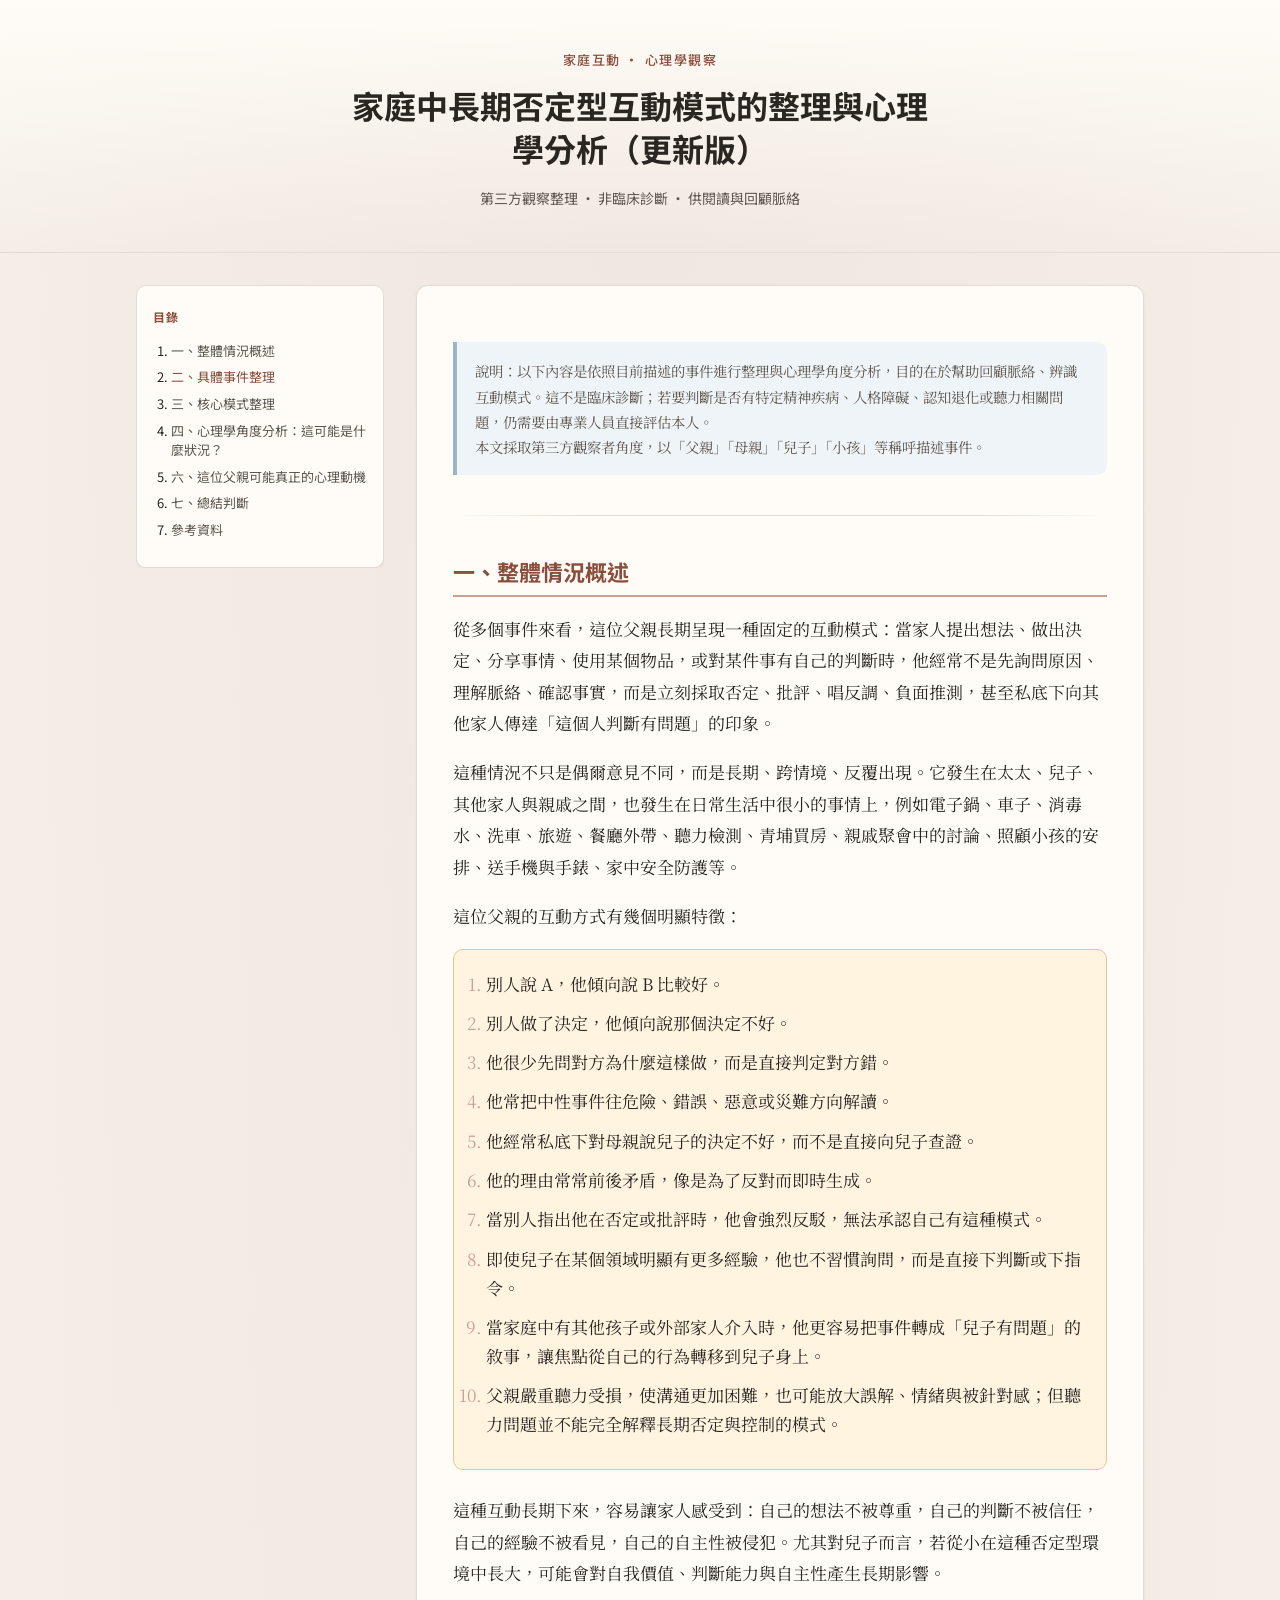
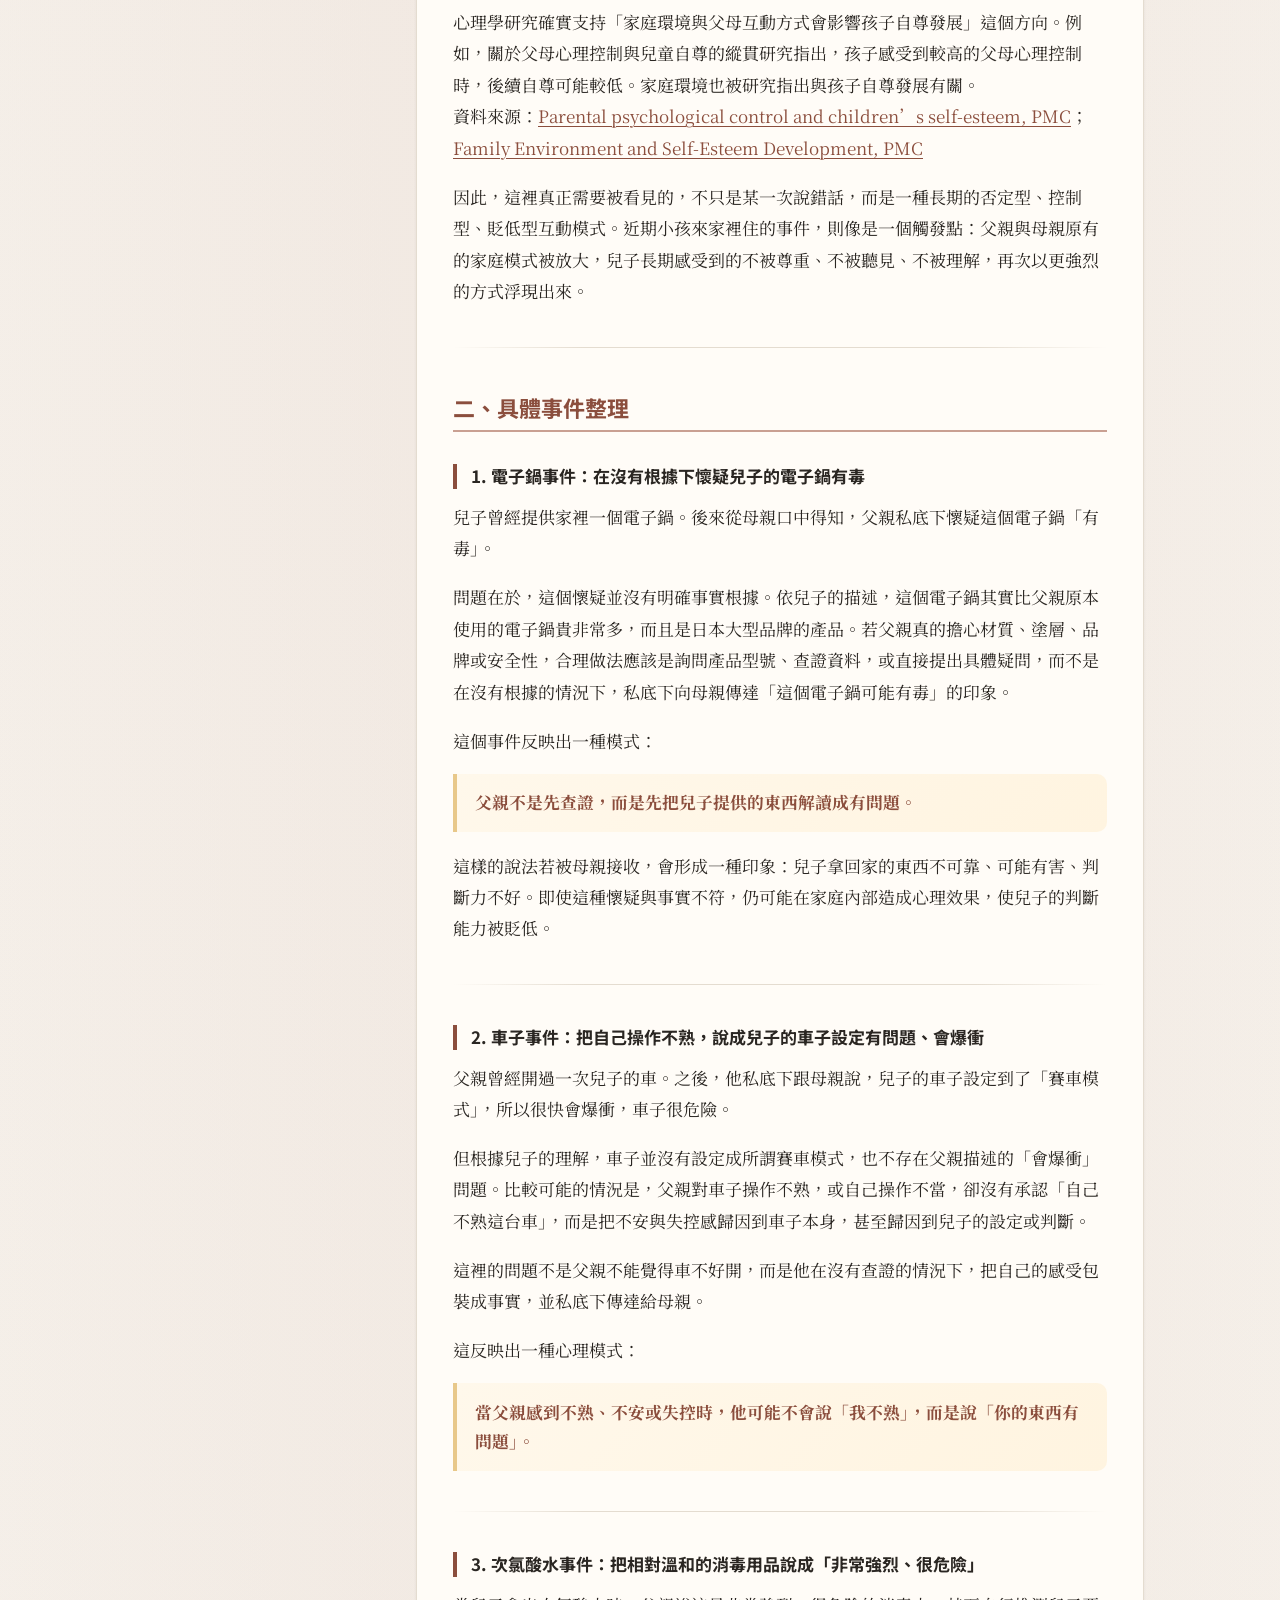
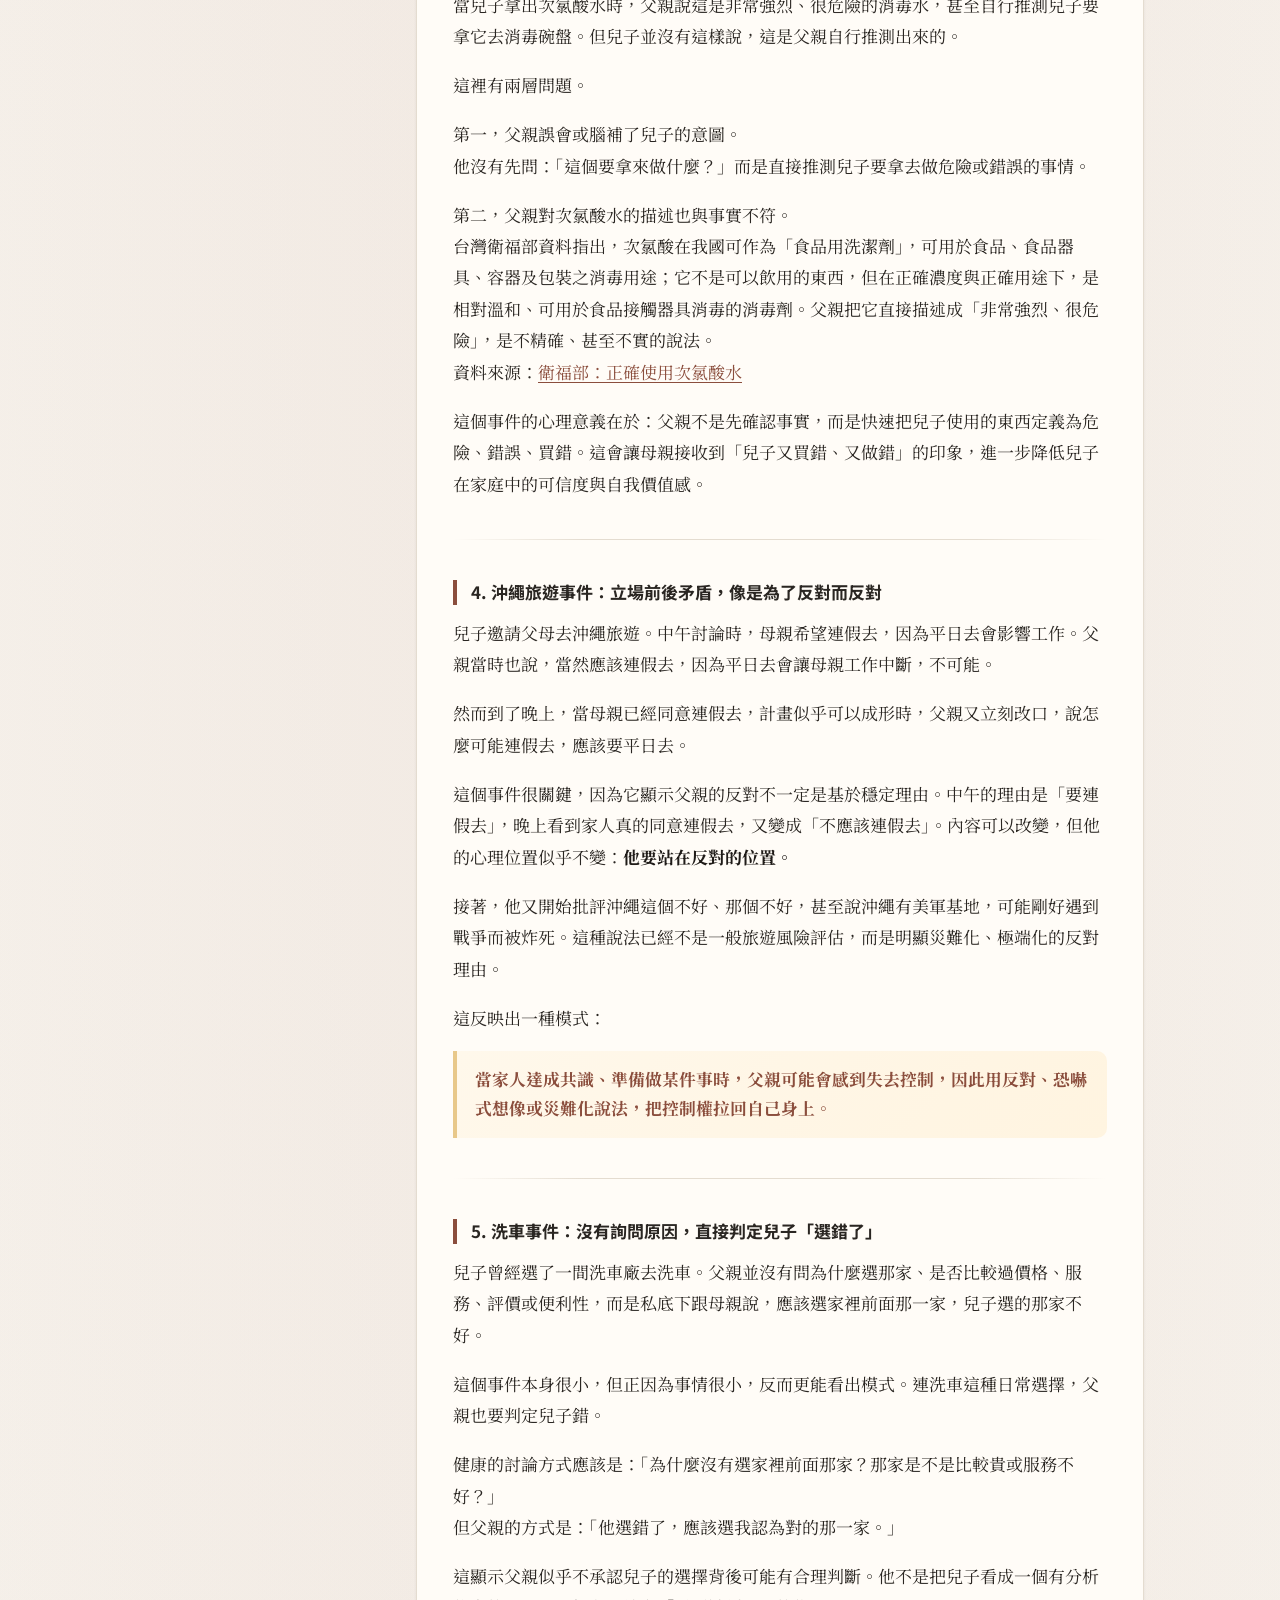
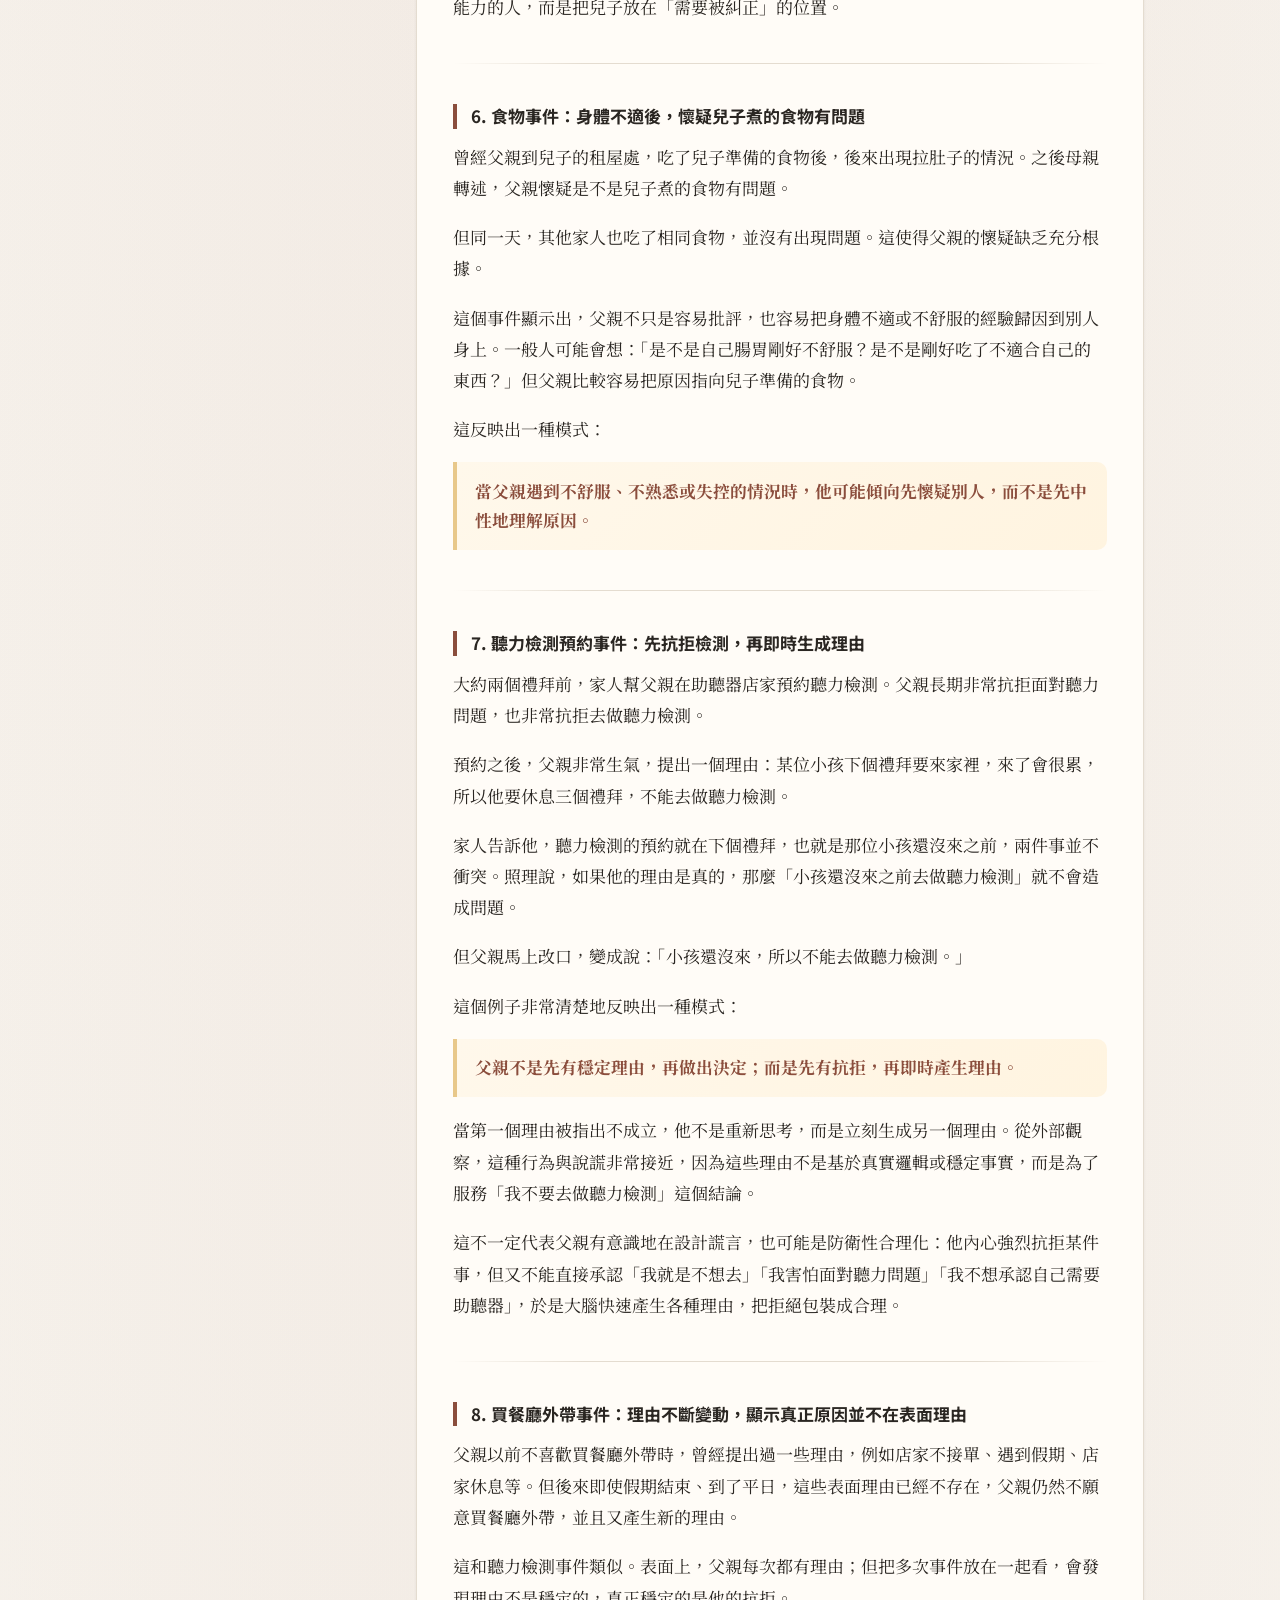
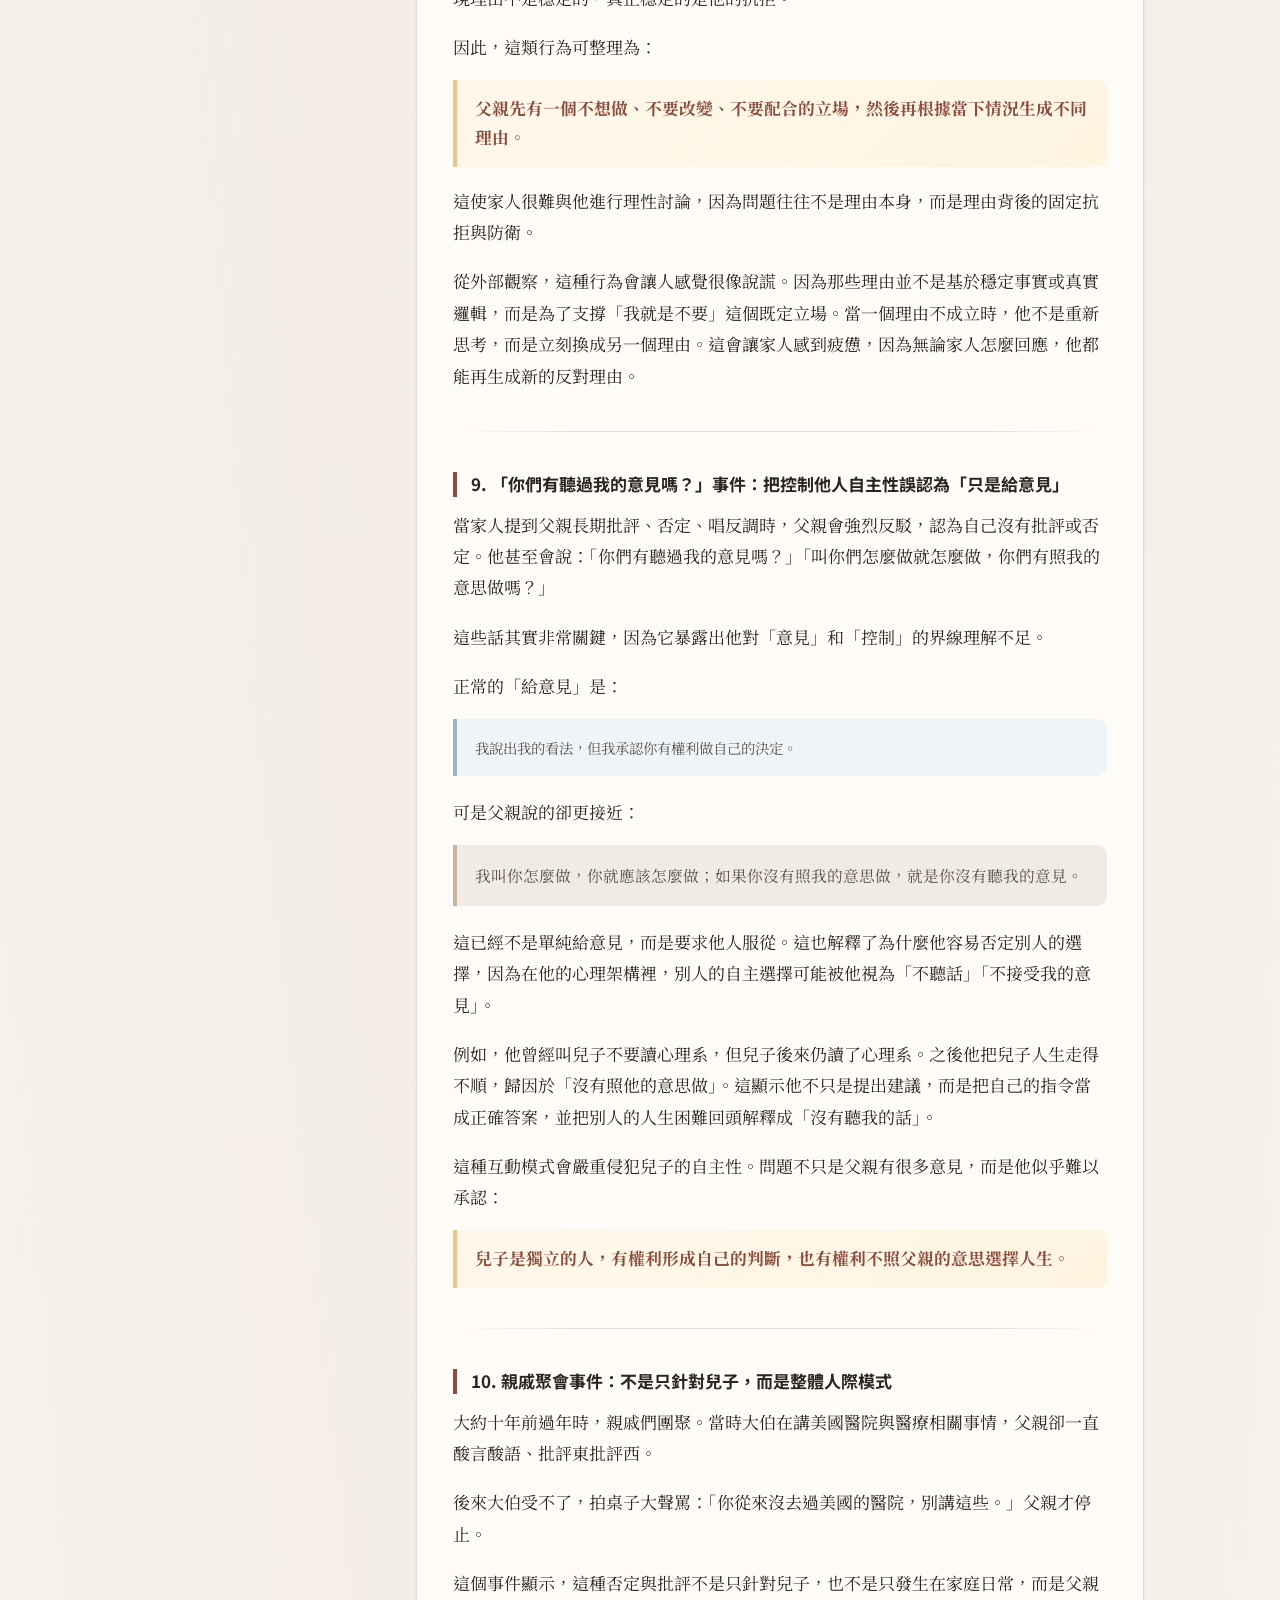
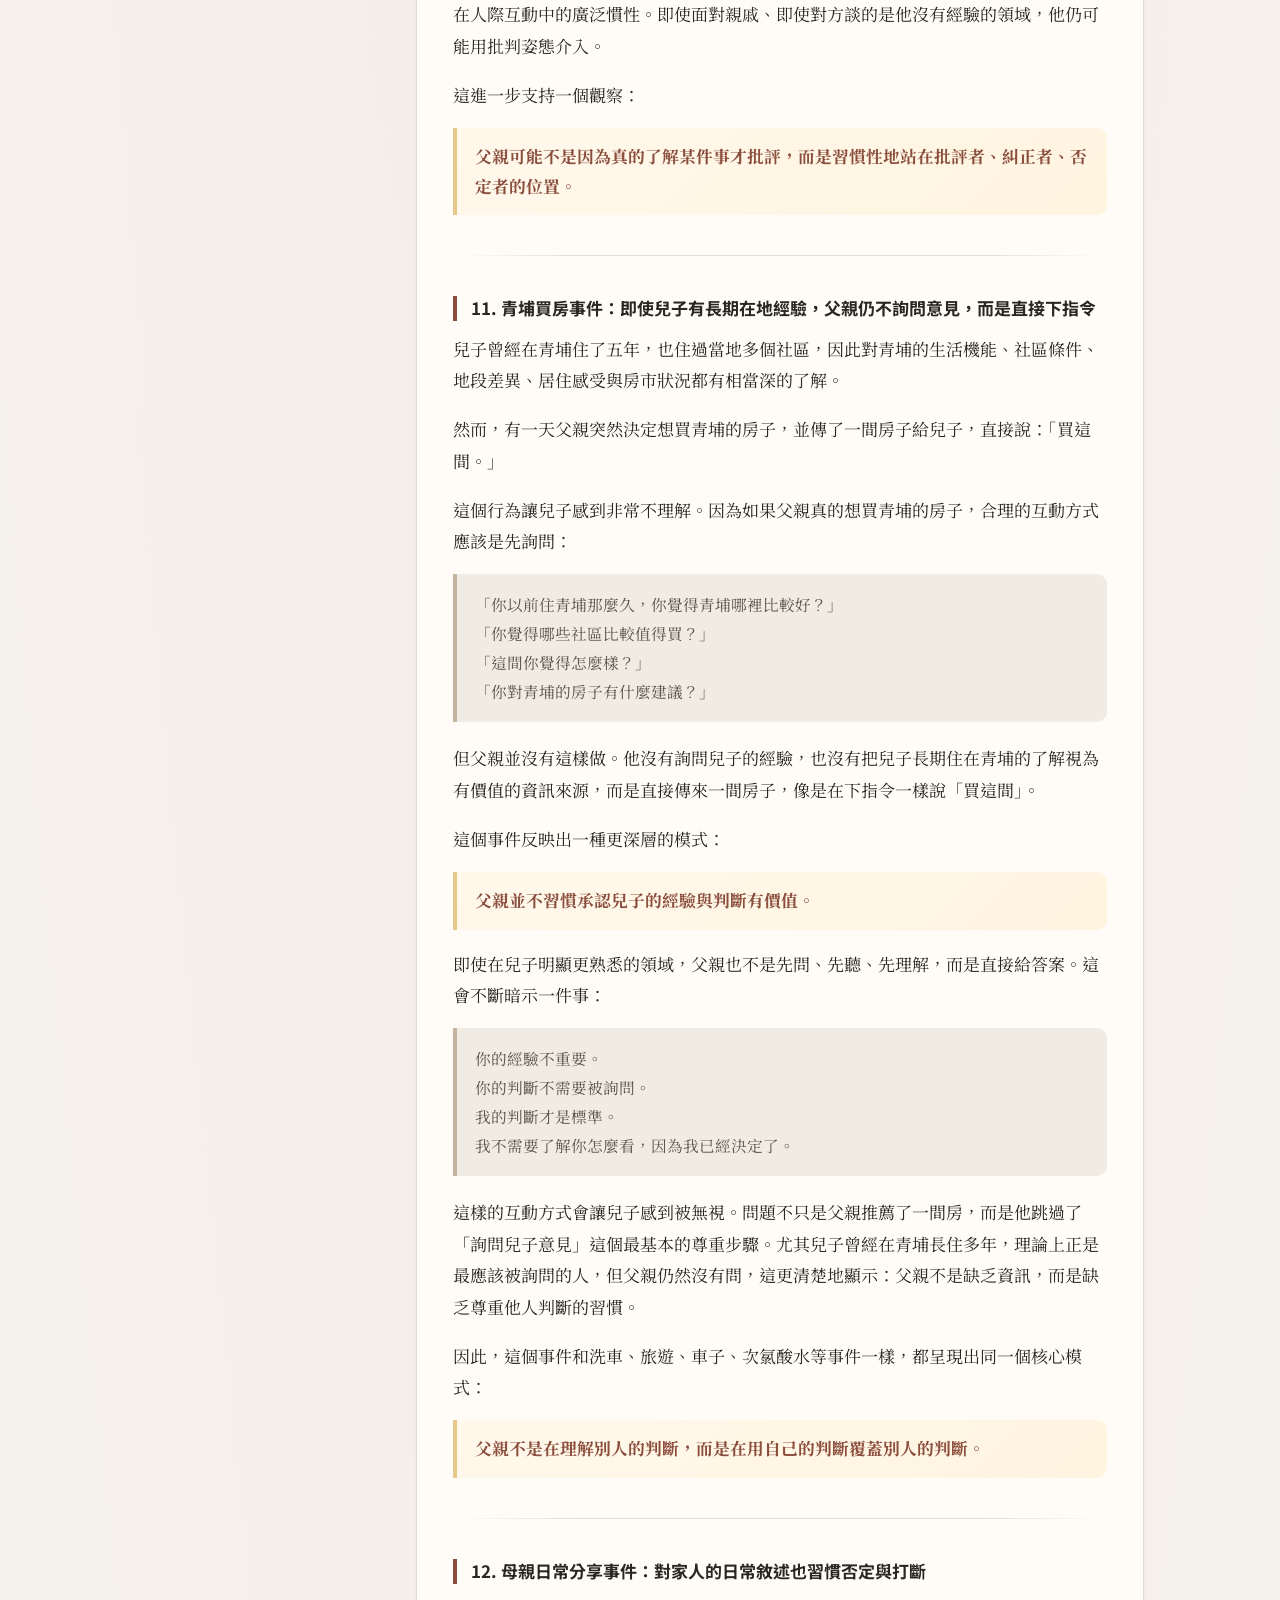
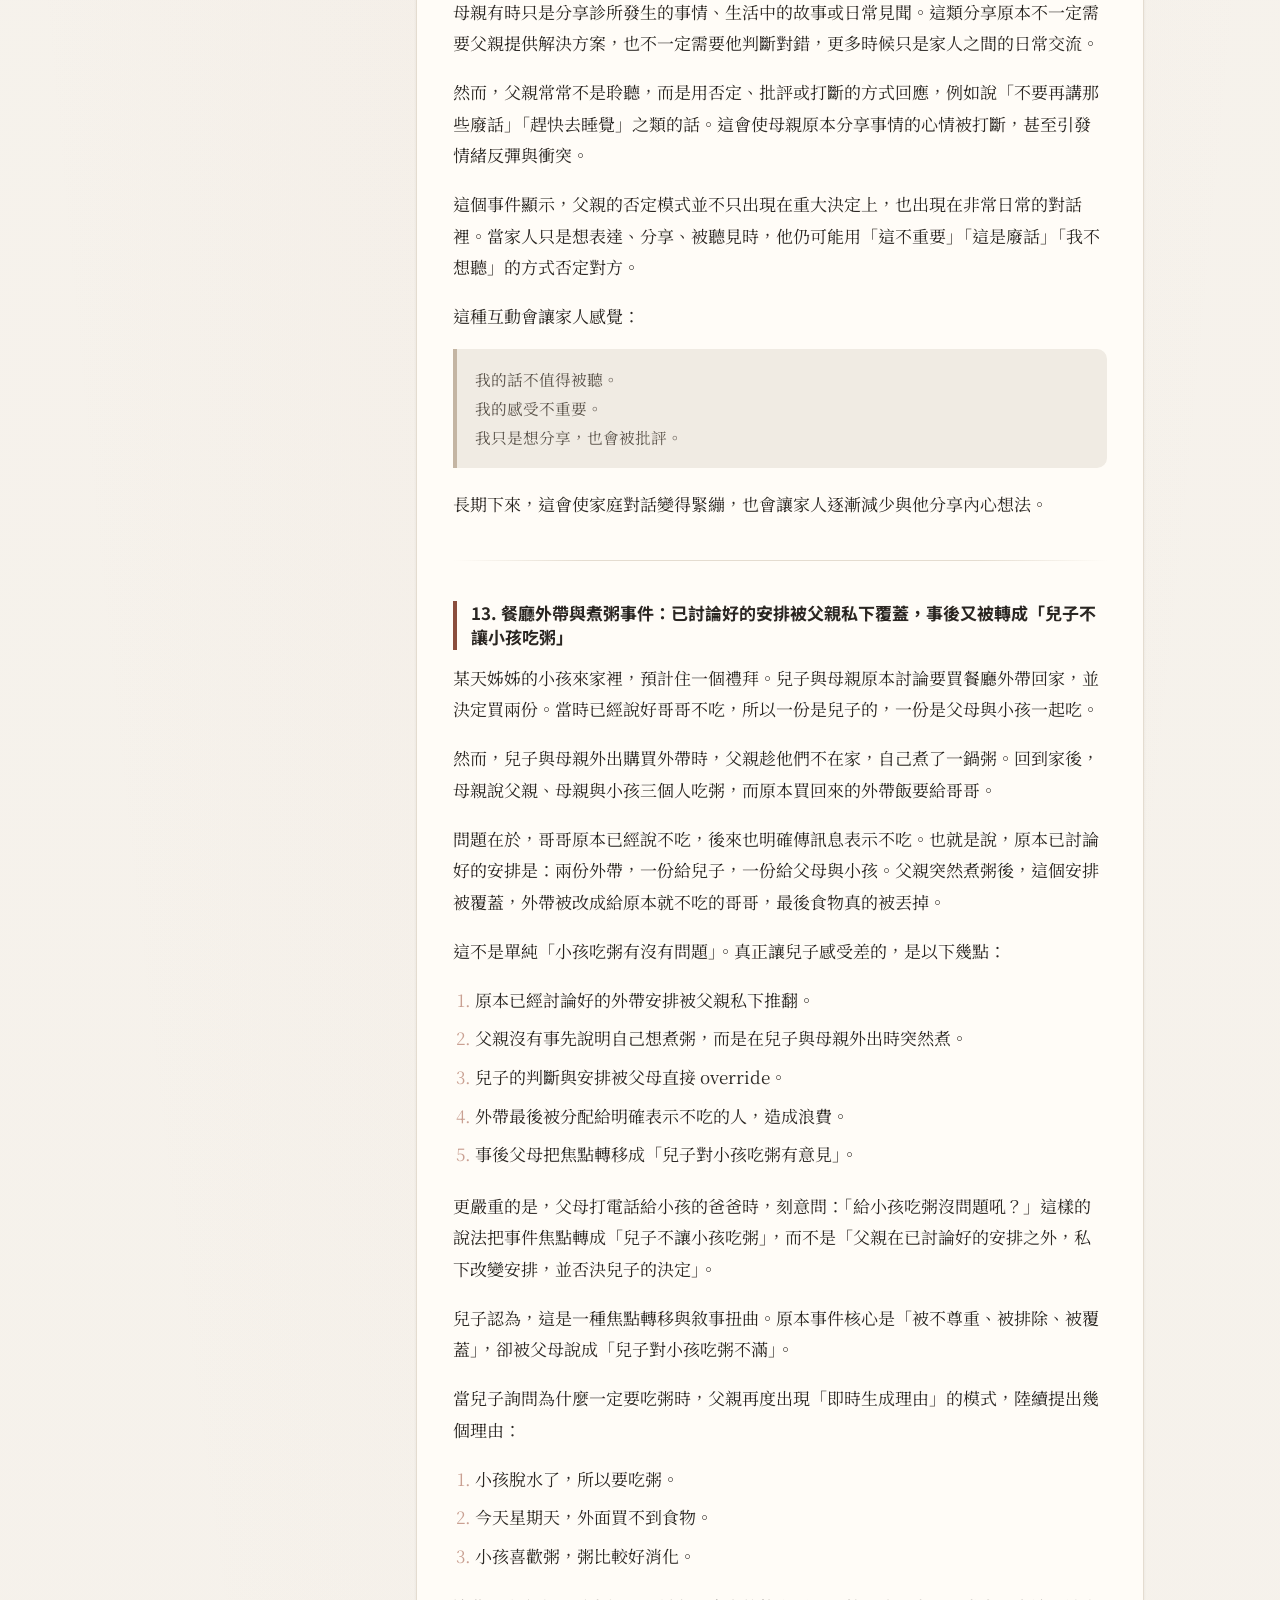
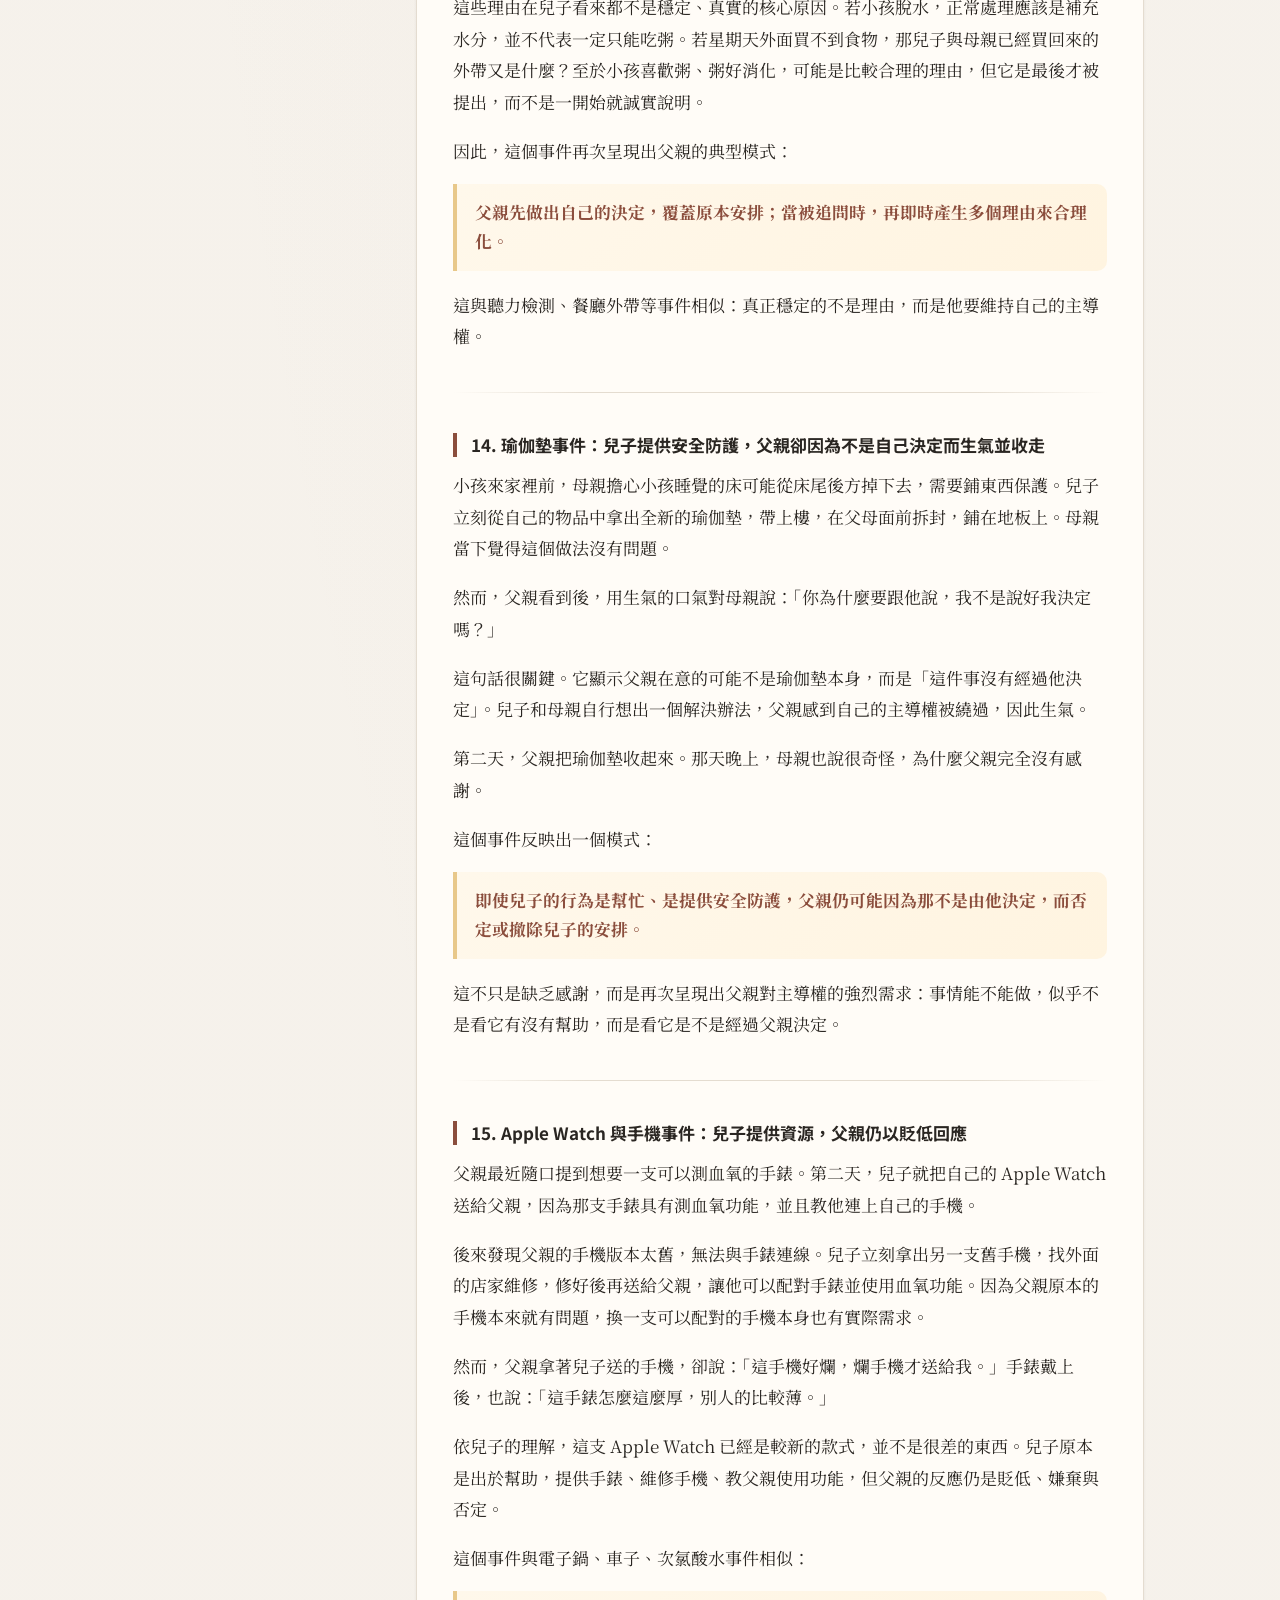
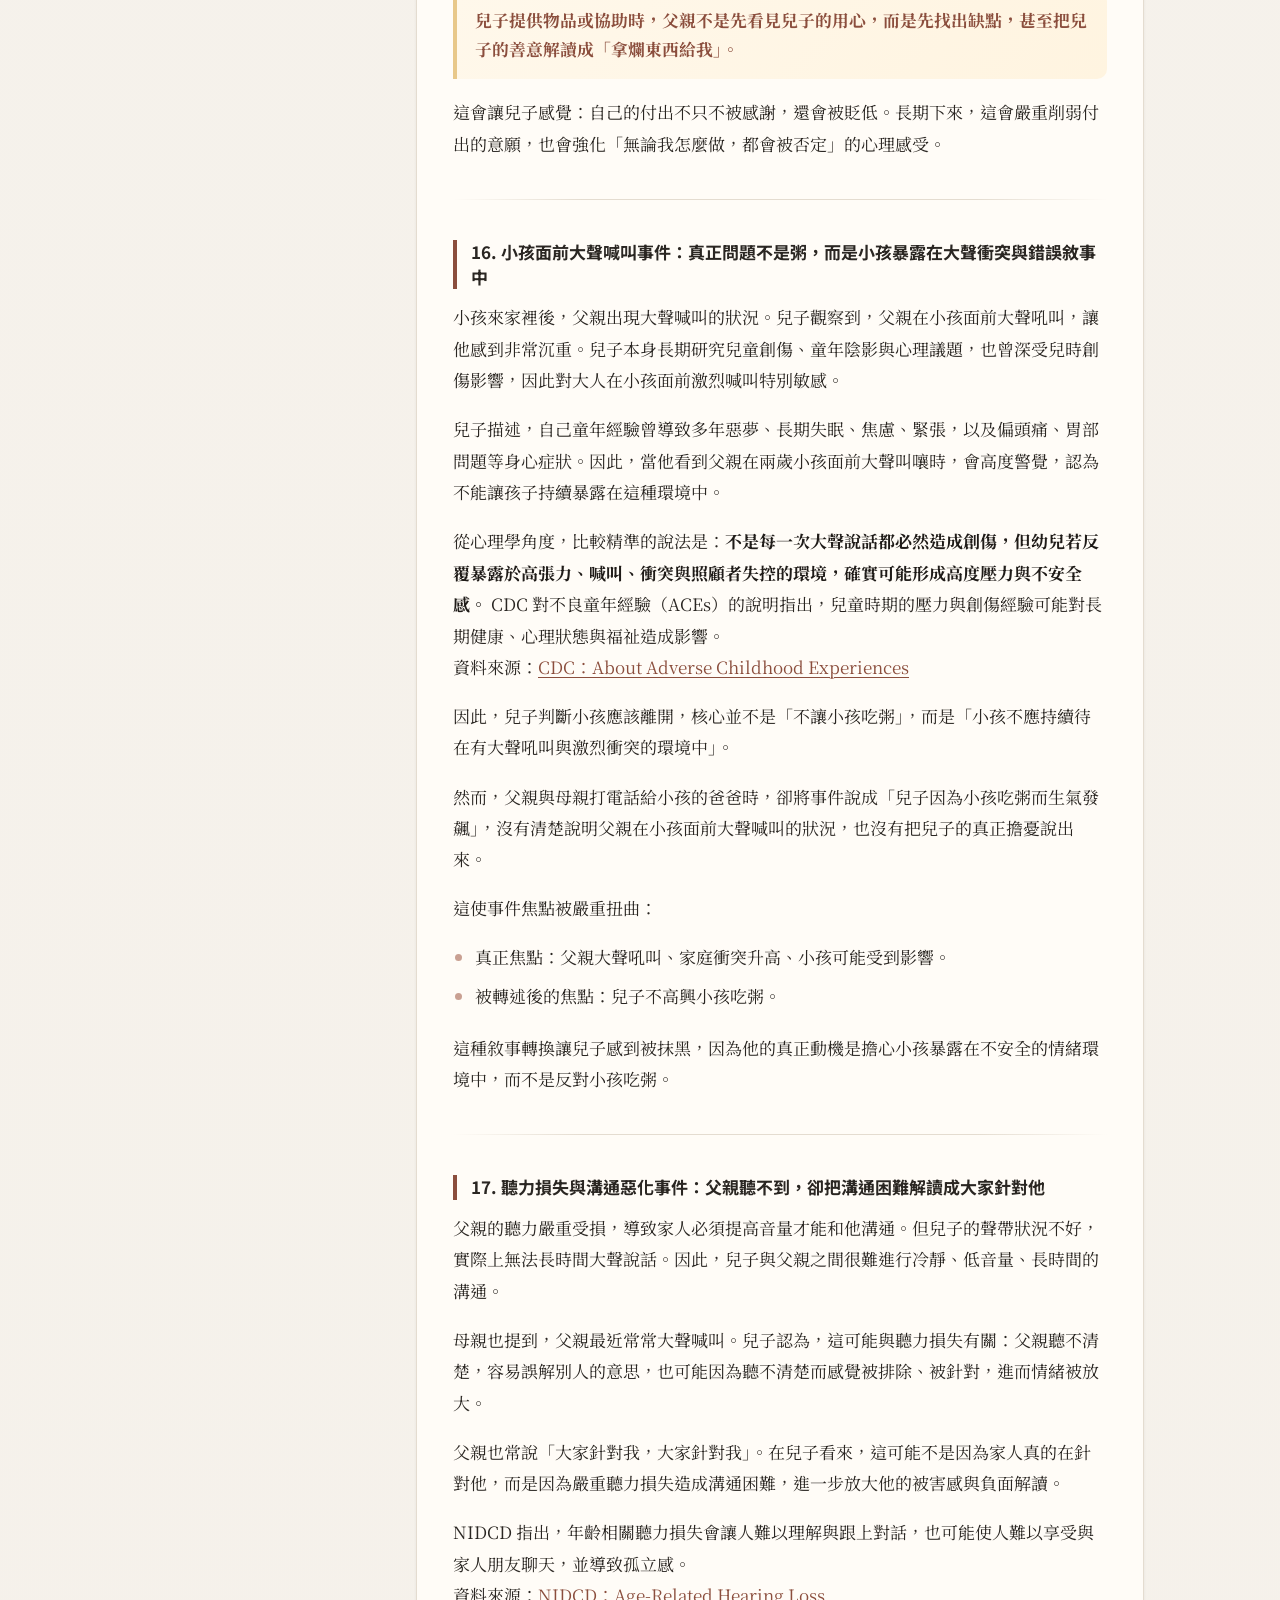
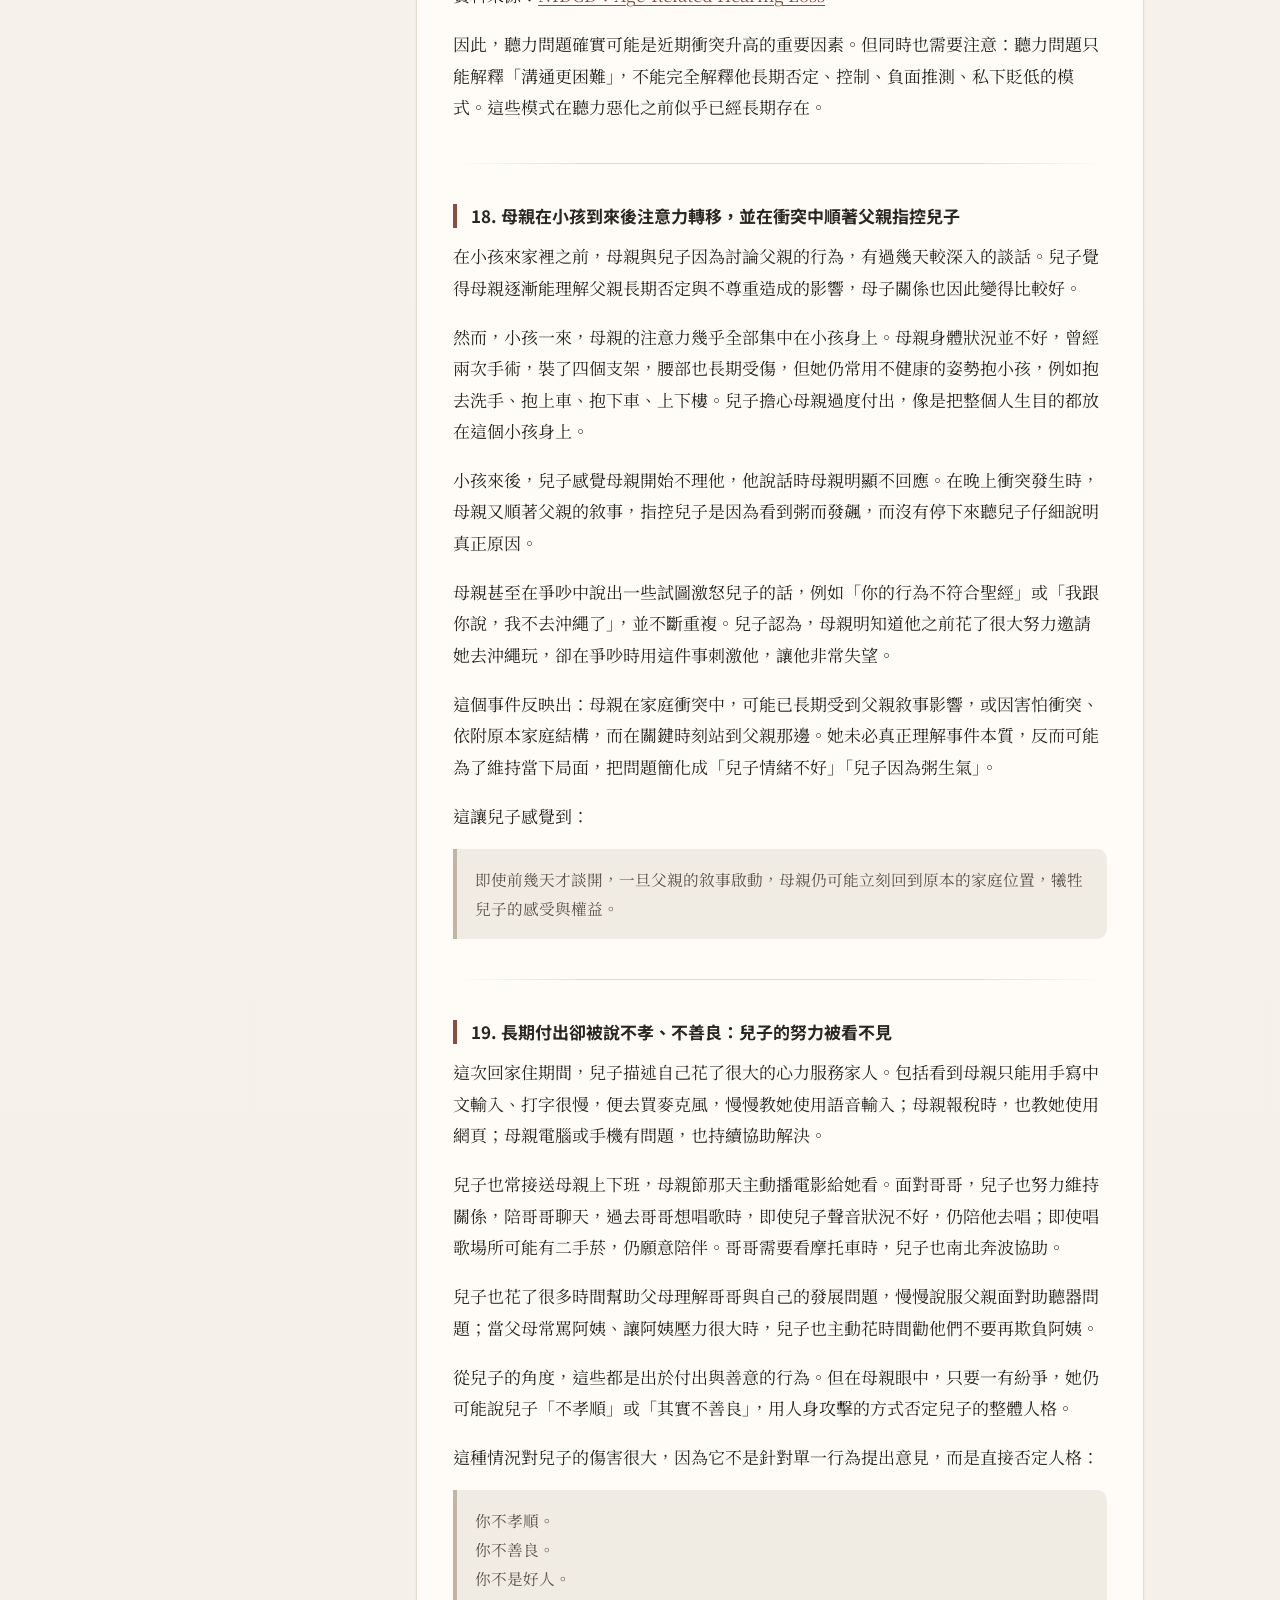
==== index.html @ 02ab7c08 "Initial commit: GitHub Pages site" ====
<!DOCTYPE html>
<html lang="zh-Hant">
<head>
  <meta charset="utf-8" />
  <meta name="viewport" content="width=device-width, initial-scale=1" />
  <meta name="description" content="家庭中長期否定型互動模式的整理與心理學分析" />
  <meta name="robots" content="index, follow" />
  <title>家庭中長期否定型互動模式的整理與心理學分析（更新版）</title>
  <link rel="preconnect" href="https://fonts.googleapis.com" />
  <link rel="preconnect" href="https://fonts.gstatic.com" crossorigin />
  <link href="https://fonts.googleapis.com/css2?family=Noto+Sans+TC:wght@400;500;700&family=Noto+Serif+TC:wght@400;600;700&display=swap" rel="stylesheet" />
  <link rel="stylesheet" href="assets/css/main.css" />
</head>
<body>
  <a class="skip-link" href="#main">跳到正文</a>
  <header class="site-header">
    
    <p class="site-header__eyebrow">家庭互動 · 心理學觀察</p>
    <h1 class="site-header__title">家庭中長期否定型互動模式的整理與心理學分析（更新版）</h1>
    <p class="site-header__note">第三方觀察整理 · 非臨床診斷 · 供閱讀與回顧脈絡</p>
    
  </header>
  
  
  <div class="layout">
    <aside class="sidebar">
      <nav class="toc" aria-label="章節目錄">
  <p class="toc__title">目錄</p>
  <ol>
    <li><a href="#一整體情況概述">一、整體情況概述</a></li>
    <li><a href="#二具體事件整理">二、具體事件整理</a></li>
    <li><a href="#三核心模式整理">三、核心模式整理</a></li>
    <li><a href="#四心理學角度分析這可能是什麼狀況">四、心理學角度分析：這可能是什麼狀況？</a></li>
    <li><a href="#六這位父親可能真正的心理動機">六、這位父親可能真正的心理動機</a></li>
    <li><a href="#七總結判斷">七、總結判斷</a></li>
    <li><a href="#參考資料">參考資料</a></li>
  </ol>
</nav>
    </aside>
    <main id="main" class="article">
      <h1 id="家庭中長期否定型互動模式的整理與心理學分析更新版">家庭中長期否定型互動模式的整理與心理學分析（更新版）</h1>
<blockquote class="callout callout--disclaimer"><p>說明：以下內容是依照目前描述的事件進行整理與心理學角度分析，目的在於幫助回顧脈絡、辨識互動模式。這不是臨床診斷；若要判斷是否有特定精神疾病、人格障礙、認知退化或聽力相關問題，仍需要由專業人員直接評估本人。<br>
本文採取第三方觀察者角度，以「父親」「母親」「兒子」「小孩」等稱呼描述事件。</p></blockquote>
<hr class="section-rule" />
<h2 id="一整體情況概述">一、整體情況概述</h2>
<p>從多個事件來看，這位父親長期呈現一種固定的互動模式：當家人提出想法、做出決定、分享事情、使用某個物品，或對某件事有自己的判斷時，他經常不是先詢問原因、理解脈絡、確認事實，而是立刻採取否定、批評、唱反調、負面推測，甚至私底下向其他家人傳達「這個人判斷有問題」的印象。</p>
<p>這種情況不只是偶爾意見不同，而是長期、跨情境、反覆出現。它發生在太太、兒子、其他家人與親戚之間，也發生在日常生活中很小的事情上，例如電子鍋、車子、消毒水、洗車、旅遊、餐廳外帶、聽力檢測、青埔買房、親戚聚會中的討論、照顧小孩的安排、送手機與手錶、家中安全防護等。</p>
<p>這位父親的互動方式有幾個明顯特徵：</p>
<ol class="overview-list">
<li>別人說 A，他傾向說 B 比較好。</li>
<li>別人做了決定，他傾向說那個決定不好。</li>
<li>他很少先問對方為什麼這樣做，而是直接判定對方錯。</li>
<li>他常把中性事件往危險、錯誤、惡意或災難方向解讀。</li>
<li>他經常私底下對母親說兒子的決定不好，而不是直接向兒子查證。</li>
<li>他的理由常常前後矛盾，像是為了反對而即時生成。</li>
<li>當別人指出他在否定或批評時，他會強烈反駁，無法承認自己有這種模式。</li>
<li>即使兒子在某個領域明顯有更多經驗，他也不習慣詢問，而是直接下判斷或下指令。</li>
<li>當家庭中有其他孩子或外部家人介入時，他更容易把事件轉成「兒子有問題」的敘事，讓焦點從自己的行為轉移到兒子身上。</li>
<li>父親嚴重聽力受損，使溝通更加困難，也可能放大誤解、情緒與被針對感；但聽力問題並不能完全解釋長期否定與控制的模式。</li>
</ol>
<p>這種互動長期下來，容易讓家人感受到：自己的想法不被尊重，自己的判斷不被信任，自己的經驗不被看見，自己的自主性被侵犯。尤其對兒子而言，若從小在這種否定型環境中長大，可能會對自我價值、判斷能力與自主性產生長期影響。</p>
<p>心理學研究確實支持「家庭環境與父母互動方式會影響孩子自尊發展」這個方向。例如，關於父母心理控制與兒童自尊的縱貫研究指出，孩子感受到較高的父母心理控制時，後續自尊可能較低。家庭環境也被研究指出與孩子自尊發展有關。<br>
資料來源：<a href="https://pmc.ncbi.nlm.nih.gov/articles/PMC11059723/">Parental psychological control and children&rsquo;s self-esteem, PMC</a>；<a href="https://pmc.ncbi.nlm.nih.gov/articles/PMC7080605/">Family Environment and Self-Esteem Development, PMC</a></p>
<p>因此，這裡真正需要被看見的，不只是某一次說錯話，而是一種長期的否定型、控制型、貶低型互動模式。近期小孩來家裡住的事件，則像是一個觸發點：父親與母親原有的家庭模式被放大，兒子長期感受到的不被尊重、不被聽見、不被理解，再次以更強烈的方式浮現出來。</p>
<hr class="section-rule" />
<h2 id="二具體事件整理">二、具體事件整理</h2>
<h3 id="1-電子鍋事件在沒有根據下懷疑兒子的電子鍋有毒">1. 電子鍋事件：在沒有根據下懷疑兒子的電子鍋有毒</h3>
<p>兒子曾經提供家裡一個電子鍋。後來從母親口中得知，父親私底下懷疑這個電子鍋「有毒」。</p>
<p>問題在於，這個懷疑並沒有明確事實根據。依兒子的描述，這個電子鍋其實比父親原本使用的電子鍋貴非常多，而且是日本大型品牌的產品。若父親真的擔心材質、塗層、品牌或安全性，合理做法應該是詢問產品型號、查證資料，或直接提出具體疑問，而不是在沒有根據的情況下，私底下向母親傳達「這個電子鍋可能有毒」的印象。</p>
<p>這個事件反映出一種模式：</p>
<p class="key-point"><strong>父親不是先查證，而是先把兒子提供的東西解讀成有問題。</strong></p>
<p>這樣的說法若被母親接收，會形成一種印象：兒子拿回家的東西不可靠、可能有害、判斷力不好。即使這種懷疑與事實不符，仍可能在家庭內部造成心理效果，使兒子的判斷能力被貶低。</p>
<hr class="section-rule" />
<h3 id="2-車子事件把自己操作不熟說成兒子的車子設定有問題會爆衝">2. 車子事件：把自己操作不熟，說成兒子的車子設定有問題、會爆衝</h3>
<p>父親曾經開過一次兒子的車。之後，他私底下跟母親說，兒子的車子設定到了「賽車模式」，所以很快會爆衝，車子很危險。</p>
<p>但根據兒子的理解，車子並沒有設定成所謂賽車模式，也不存在父親描述的「會爆衝」問題。比較可能的情況是，父親對車子操作不熟，或自己操作不當，卻沒有承認「自己不熟這台車」，而是把不安與失控感歸因到車子本身，甚至歸因到兒子的設定或判斷。</p>
<p>這裡的問題不是父親不能覺得車不好開，而是他在沒有查證的情況下，把自己的感受包裝成事實，並私底下傳達給母親。</p>
<p>這反映出一種心理模式：</p>
<p class="key-point"><strong>當父親感到不熟、不安或失控時，他可能不會說「我不熟」，而是說「你的東西有問題」。</strong></p>
<hr class="section-rule" />
<h3 id="3-次氯酸水事件把相對溫和的消毒用品說成非常強烈很危險">3. 次氯酸水事件：把相對溫和的消毒用品說成「非常強烈、很危險」</h3>
<p>當兒子拿出次氯酸水時，父親說這是非常強烈、很危險的消毒水，甚至自行推測兒子要拿它去消毒碗盤。但兒子並沒有這樣說，這是父親自行推測出來的。</p>
<p>這裡有兩層問題。</p>
<p>第一，父親誤會或腦補了兒子的意圖。<br>
他沒有先問：「這個要拿來做什麼？」而是直接推測兒子要拿去做危險或錯誤的事情。</p>
<p>第二，父親對次氯酸水的描述也與事實不符。<br>
台灣衛福部資料指出，次氯酸在我國可作為「食品用洗潔劑」，可用於食品、食品器具、容器及包裝之消毒用途；它不是可以飲用的東西，但在正確濃度與正確用途下，是相對溫和、可用於食品接觸器具消毒的消毒劑。父親把它直接描述成「非常強烈、很危險」，是不精確、甚至不實的說法。<br>
資料來源：<a href="https://www.mohw.gov.tw/cp-17-51863-1.html">衛福部：正確使用次氯酸水</a></p>
<p>這個事件的心理意義在於：父親不是先確認事實，而是快速把兒子使用的東西定義為危險、錯誤、買錯。這會讓母親接收到「兒子又買錯、又做錯」的印象，進一步降低兒子在家庭中的可信度與自我價值感。</p>
<hr class="section-rule" />
<h3 id="4-沖繩旅遊事件立場前後矛盾像是為了反對而反對">4. 沖繩旅遊事件：立場前後矛盾，像是為了反對而反對</h3>
<p>兒子邀請父母去沖繩旅遊。中午討論時，母親希望連假去，因為平日去會影響工作。父親當時也說，當然應該連假去，因為平日去會讓母親工作中斷，不可能。</p>
<p>然而到了晚上，當母親已經同意連假去，計畫似乎可以成形時，父親又立刻改口，說怎麼可能連假去，應該要平日去。</p>
<p>這個事件很關鍵，因為它顯示父親的反對不一定是基於穩定理由。中午的理由是「要連假去」，晚上看到家人真的同意連假去，又變成「不應該連假去」。內容可以改變，但他的心理位置似乎不變：<strong>他要站在反對的位置。</strong></p>
<p>接著，他又開始批評沖繩這個不好、那個不好，甚至說沖繩有美軍基地，可能剛好遇到戰爭而被炸死。這種說法已經不是一般旅遊風險評估，而是明顯災難化、極端化的反對理由。</p>
<p>這反映出一種模式：</p>
<p class="key-point"><strong>當家人達成共識、準備做某件事時，父親可能會感到失去控制，因此用反對、恐嚇式想像或災難化說法，把控制權拉回自己身上。</strong></p>
<hr class="section-rule" />
<h3 id="5-洗車事件沒有詢問原因直接判定兒子選錯了">5. 洗車事件：沒有詢問原因，直接判定兒子「選錯了」</h3>
<p>兒子曾經選了一間洗車廠去洗車。父親並沒有問為什麼選那家、是否比較過價格、服務、評價或便利性，而是私底下跟母親說，應該選家裡前面那一家，兒子選的那家不好。</p>
<p>這個事件本身很小，但正因為事情很小，反而更能看出模式。連洗車這種日常選擇，父親也要判定兒子錯。</p>
<p>健康的討論方式應該是：「為什麼沒有選家裡前面那家？那家是不是比較貴或服務不好？」<br>
但父親的方式是：「他選錯了，應該選我認為對的那一家。」</p>
<p>這顯示父親似乎不承認兒子的選擇背後可能有合理判斷。他不是把兒子看成一個有分析能力的人，而是把兒子放在「需要被糾正」的位置。</p>
<hr class="section-rule" />
<h3 id="6-食物事件身體不適後懷疑兒子煮的食物有問題">6. 食物事件：身體不適後，懷疑兒子煮的食物有問題</h3>
<p>曾經父親到兒子的租屋處，吃了兒子準備的食物後，後來出現拉肚子的情況。之後母親轉述，父親懷疑是不是兒子煮的食物有問題。</p>
<p>但同一天，其他家人也吃了相同食物，並沒有出現問題。這使得父親的懷疑缺乏充分根據。</p>
<p>這個事件顯示出，父親不只是容易批評，也容易把身體不適或不舒服的經驗歸因到別人身上。一般人可能會想：「是不是自己腸胃剛好不舒服？是不是剛好吃了不適合自己的東西？」但父親比較容易把原因指向兒子準備的食物。</p>
<p>這反映出一種模式：</p>
<p class="key-point"><strong>當父親遇到不舒服、不熟悉或失控的情況時，他可能傾向先懷疑別人，而不是先中性地理解原因。</strong></p>
<hr class="section-rule" />
<h3 id="7-聽力檢測預約事件先抗拒檢測再即時生成理由">7. 聽力檢測預約事件：先抗拒檢測，再即時生成理由</h3>
<p>大約兩個禮拜前，家人幫父親在助聽器店家預約聽力檢測。父親長期非常抗拒面對聽力問題，也非常抗拒去做聽力檢測。</p>
<p>預約之後，父親非常生氣，提出一個理由：某位小孩下個禮拜要來家裡，來了會很累，所以他要休息三個禮拜，不能去做聽力檢測。</p>
<p>家人告訴他，聽力檢測的預約就在下個禮拜，也就是那位小孩還沒來之前，兩件事並不衝突。照理說，如果他的理由是真的，那麼「小孩還沒來之前去做聽力檢測」就不會造成問題。</p>
<p>但父親馬上改口，變成說：「小孩還沒來，所以不能去做聽力檢測。」</p>
<p>這個例子非常清楚地反映出一種模式：</p>
<p class="key-point"><strong>父親不是先有穩定理由，再做出決定；而是先有抗拒，再即時產生理由。</strong></p>
<p>當第一個理由被指出不成立，他不是重新思考，而是立刻生成另一個理由。從外部觀察，這種行為與說謊非常接近，因為這些理由不是基於真實邏輯或穩定事實，而是為了服務「我不要去做聽力檢測」這個結論。</p>
<p>這不一定代表父親有意識地在設計謊言，也可能是防衛性合理化：他內心強烈抗拒某件事，但又不能直接承認「我就是不想去」「我害怕面對聽力問題」「我不想承認自己需要助聽器」，於是大腦快速產生各種理由，把拒絕包裝成合理。</p>
<hr class="section-rule" />
<h3 id="8-買餐廳外帶事件理由不斷變動顯示真正原因並不在表面理由">8. 買餐廳外帶事件：理由不斷變動，顯示真正原因並不在表面理由</h3>
<p>父親以前不喜歡買餐廳外帶時，曾經提出過一些理由，例如店家不接單、遇到假期、店家休息等。但後來即使假期結束、到了平日，這些表面理由已經不存在，父親仍然不願意買餐廳外帶，並且又產生新的理由。</p>
<p>這和聽力檢測事件類似。表面上，父親每次都有理由；但把多次事件放在一起看，會發現理由不是穩定的，真正穩定的是他的抗拒。</p>
<p>因此，這類行為可整理為：</p>
<p class="key-point"><strong>父親先有一個不想做、不要改變、不要配合的立場，然後再根據當下情況生成不同理由。</strong></p>
<p>這使家人很難與他進行理性討論，因為問題往往不是理由本身，而是理由背後的固定抗拒與防衛。</p>
<p>從外部觀察，這種行為會讓人感覺很像說謊。因為那些理由並不是基於穩定事實或真實邏輯，而是為了支撐「我就是不要」這個既定立場。當一個理由不成立時，他不是重新思考，而是立刻換成另一個理由。這會讓家人感到疲憊，因為無論家人怎麼回應，他都能再生成新的反對理由。</p>
<hr class="section-rule" />
<h3 id="9-你們有聽過我的意見嗎事件把控制他人自主性誤認為只是給意見">9. 「你們有聽過我的意見嗎？」事件：把控制他人自主性誤認為「只是給意見」</h3>
<p>當家人提到父親長期批評、否定、唱反調時，父親會強烈反駁，認為自己沒有批評或否定。他甚至會說：「你們有聽過我的意見嗎？」「叫你們怎麼做就怎麼做，你們有照我的意思做嗎？」</p>
<p>這些話其實非常關鍵，因為它暴露出他對「意見」和「控制」的界線理解不足。</p>
<p>正常的「給意見」是：</p>
<blockquote class="callout callout--disclaimer"><p>我說出我的看法，但我承認你有權利做自己的決定。</p></blockquote>
<p>可是父親說的卻更接近：</p>
<blockquote class="callout"><p>我叫你怎麼做，你就應該怎麼做；如果你沒有照我的意思做，就是你沒有聽我的意見。</p></blockquote>
<p>這已經不是單純給意見，而是要求他人服從。這也解釋了為什麼他容易否定別人的選擇，因為在他的心理架構裡，別人的自主選擇可能被他視為「不聽話」「不接受我的意見」。</p>
<p>例如，他曾經叫兒子不要讀心理系，但兒子後來仍讀了心理系。之後他把兒子人生走得不順，歸因於「沒有照他的意思做」。這顯示他不只是提出建議，而是把自己的指令當成正確答案，並把別人的人生困難回頭解釋成「沒有聽我的話」。</p>
<p>這種互動模式會嚴重侵犯兒子的自主性。問題不只是父親有很多意見，而是他似乎難以承認：</p>
<p class="key-point"><strong>兒子是獨立的人，有權利形成自己的判斷，也有權利不照父親的意思選擇人生。</strong></p>
<hr class="section-rule" />
<h3 id="10-親戚聚會事件不是只針對兒子而是整體人際模式">10. 親戚聚會事件：不是只針對兒子，而是整體人際模式</h3>
<p>大約十年前過年時，親戚們團聚。當時大伯在講美國醫院與醫療相關事情，父親卻一直酸言酸語、批評東批評西。</p>
<p>後來大伯受不了，拍桌子大聲罵：「你從來沒去過美國的醫院，別講這些。」父親才停止。</p>
<p>這個事件顯示，這種否定與批評不是只針對兒子，也不是只發生在家庭日常，而是父親在人際互動中的廣泛慣性。即使面對親戚、即使對方談的是他沒有經驗的領域，他仍可能用批判姿態介入。</p>
<p>這進一步支持一個觀察：</p>
<p class="key-point"><strong>父親可能不是因為真的了解某件事才批評，而是習慣性地站在批評者、糾正者、否定者的位置。</strong></p>
<hr class="section-rule" />
<h3 id="11-青埔買房事件即使兒子有長期在地經驗父親仍不詢問意見而是直接下指令">11. 青埔買房事件：即使兒子有長期在地經驗，父親仍不詢問意見，而是直接下指令</h3>
<p>兒子曾經在青埔住了五年，也住過當地多個社區，因此對青埔的生活機能、社區條件、地段差異、居住感受與房市狀況都有相當深的了解。</p>
<p>然而，有一天父親突然決定想買青埔的房子，並傳了一間房子給兒子，直接說：「買這間。」</p>
<p>這個行為讓兒子感到非常不理解。因為如果父親真的想買青埔的房子，合理的互動方式應該是先詢問：</p>
<blockquote class="callout"><p>「你以前住青埔那麼久，你覺得青埔哪裡比較好？」<br>
「你覺得哪些社區比較值得買？」<br>
「這間你覺得怎麼樣？」<br>
「你對青埔的房子有什麼建議？」</p></blockquote>
<p>但父親並沒有這樣做。他沒有詢問兒子的經驗，也沒有把兒子長期住在青埔的了解視為有價值的資訊來源，而是直接傳來一間房子，像是在下指令一樣說「買這間」。</p>
<p>這個事件反映出一種更深層的模式：</p>
<p class="key-point"><strong>父親並不習慣承認兒子的經驗與判斷有價值。</strong></p>
<p>即使在兒子明顯更熟悉的領域，父親也不是先問、先聽、先理解，而是直接給答案。這會不斷暗示一件事：</p>
<blockquote class="callout"><p>你的經驗不重要。<br>
你的判斷不需要被詢問。<br>
我的判斷才是標準。<br>
我不需要了解你怎麼看，因為我已經決定了。</p></blockquote>
<p>這樣的互動方式會讓兒子感到被無視。問題不只是父親推薦了一間房，而是他跳過了「詢問兒子意見」這個最基本的尊重步驟。尤其兒子曾經在青埔長住多年，理論上正是最應該被詢問的人，但父親仍然沒有問，這更清楚地顯示：父親不是缺乏資訊，而是缺乏尊重他人判斷的習慣。</p>
<p>因此，這個事件和洗車、旅遊、車子、次氯酸水等事件一樣，都呈現出同一個核心模式：</p>
<p class="key-point"><strong>父親不是在理解別人的判斷，而是在用自己的判斷覆蓋別人的判斷。</strong></p>
<hr class="section-rule" />
<h3 id="12-母親日常分享事件對家人的日常敘述也習慣否定與打斷">12. 母親日常分享事件：對家人的日常敘述也習慣否定與打斷</h3>
<p>母親有時只是分享診所發生的事情、生活中的故事或日常見聞。這類分享原本不一定需要父親提供解決方案，也不一定需要他判斷對錯，更多時候只是家人之間的日常交流。</p>
<p>然而，父親常常不是聆聽，而是用否定、批評或打斷的方式回應，例如說「不要再講那些廢話」「趕快去睡覺」之類的話。這會使母親原本分享事情的心情被打斷，甚至引發情緒反彈與衝突。</p>
<p>這個事件顯示，父親的否定模式並不只出現在重大決定上，也出現在非常日常的對話裡。當家人只是想表達、分享、被聽見時，他仍可能用「這不重要」「這是廢話」「我不想聽」的方式否定對方。</p>
<p>這種互動會讓家人感覺：</p>
<blockquote class="callout"><p>我的話不值得被聽。<br>
我的感受不重要。<br>
我只是想分享，也會被批評。  </p></blockquote>
<p>長期下來，這會使家庭對話變得緊繃，也會讓家人逐漸減少與他分享內心想法。</p>
<hr class="section-rule" />
<h3 id="13-餐廳外帶與煮粥事件已討論好的安排被父親私下覆蓋事後又被轉成兒子不讓小孩吃粥">13. 餐廳外帶與煮粥事件：已討論好的安排被父親私下覆蓋，事後又被轉成「兒子不讓小孩吃粥」</h3>
<p>某天姊姊的小孩來家裡，預計住一個禮拜。兒子與母親原本討論要買餐廳外帶回家，並決定買兩份。當時已經說好哥哥不吃，所以一份是兒子的，一份是父母與小孩一起吃。</p>
<p>然而，兒子與母親外出購買外帶時，父親趁他們不在家，自己煮了一鍋粥。回到家後，母親說父親、母親與小孩三個人吃粥，而原本買回來的外帶飯要給哥哥。</p>
<p>問題在於，哥哥原本已經說不吃，後來也明確傳訊息表示不吃。也就是說，原本已討論好的安排是：兩份外帶，一份給兒子，一份給父母與小孩。父親突然煮粥後，這個安排被覆蓋，外帶被改成給原本就不吃的哥哥，最後食物真的被丟掉。</p>
<p>這不是單純「小孩吃粥有沒有問題」。真正讓兒子感受差的，是以下幾點：</p>
<ol>
<li>原本已經討論好的外帶安排被父親私下推翻。</li>
<li>父親沒有事先說明自己想煮粥，而是在兒子與母親外出時突然煮。</li>
<li>兒子的判斷與安排被父母直接 override。</li>
<li>外帶最後被分配給明確表示不吃的人，造成浪費。</li>
<li>事後父母把焦點轉移成「兒子對小孩吃粥有意見」。</li>
</ol>
<p>更嚴重的是，父母打電話給小孩的爸爸時，刻意問：「給小孩吃粥沒問題吼？」這樣的說法把事件焦點轉成「兒子不讓小孩吃粥」，而不是「父親在已討論好的安排之外，私下改變安排，並否決兒子的決定」。</p>
<p>兒子認為，這是一種焦點轉移與敘事扭曲。原本事件核心是「被不尊重、被排除、被覆蓋」，卻被父母說成「兒子對小孩吃粥不滿」。</p>
<p>當兒子詢問為什麼一定要吃粥時，父親再度出現「即時生成理由」的模式，陸續提出幾個理由：</p>
<ol>
<li>小孩脫水了，所以要吃粥。</li>
<li>今天星期天，外面買不到食物。</li>
<li>小孩喜歡粥，粥比較好消化。</li>
</ol>
<p>這些理由在兒子看來都不是穩定、真實的核心原因。若小孩脫水，正常處理應該是補充水分，並不代表一定只能吃粥。若星期天外面買不到食物，那兒子與母親已經買回來的外帶又是什麼？至於小孩喜歡粥、粥好消化，可能是比較合理的理由，但它是最後才被提出，而不是一開始就誠實說明。</p>
<p>因此，這個事件再次呈現出父親的典型模式：</p>
<p class="key-point"><strong>父親先做出自己的決定，覆蓋原本安排；當被追問時，再即時產生多個理由來合理化。</strong></p>
<p>這與聽力檢測、餐廳外帶等事件相似：真正穩定的不是理由，而是他要維持自己的主導權。</p>
<hr class="section-rule" />
<h3 id="14-瑜伽墊事件兒子提供安全防護父親卻因為不是自己決定而生氣並收走">14. 瑜伽墊事件：兒子提供安全防護，父親卻因為不是自己決定而生氣並收走</h3>
<p>小孩來家裡前，母親擔心小孩睡覺的床可能從床尾後方掉下去，需要鋪東西保護。兒子立刻從自己的物品中拿出全新的瑜伽墊，帶上樓，在父母面前拆封，鋪在地板上。母親當下覺得這個做法沒有問題。</p>
<p>然而，父親看到後，用生氣的口氣對母親說：「你為什麼要跟他說，我不是說好我決定嗎？」</p>
<p>這句話很關鍵。它顯示父親在意的可能不是瑜伽墊本身，而是「這件事沒有經過他決定」。兒子和母親自行想出一個解決辦法，父親感到自己的主導權被繞過，因此生氣。</p>
<p>第二天，父親把瑜伽墊收起來。那天晚上，母親也說很奇怪，為什麼父親完全沒有感謝。</p>
<p>這個事件反映出一個模式：</p>
<p class="key-point"><strong>即使兒子的行為是幫忙、是提供安全防護，父親仍可能因為那不是由他決定，而否定或撤除兒子的安排。</strong></p>
<p>這不只是缺乏感謝，而是再次呈現出父親對主導權的強烈需求：事情能不能做，似乎不是看它有沒有幫助，而是看它是不是經過父親決定。</p>
<hr class="section-rule" />
<h3 id="15-Apple-Watch-與手機事件兒子提供資源父親仍以貶低回應">15. Apple Watch 與手機事件：兒子提供資源，父親仍以貶低回應</h3>
<p>父親最近隨口提到想要一支可以測血氧的手錶。第二天，兒子就把自己的 Apple Watch 送給父親，因為那支手錶具有測血氧功能，並且教他連上自己的手機。</p>
<p>後來發現父親的手機版本太舊，無法與手錶連線。兒子立刻拿出另一支舊手機，找外面的店家維修，修好後再送給父親，讓他可以配對手錶並使用血氧功能。因為父親原本的手機本來就有問題，換一支可以配對的手機本身也有實際需求。</p>
<p>然而，父親拿著兒子送的手機，卻說：「這手機好爛，爛手機才送給我。」手錶戴上後，也說：「這手錶怎麼這麼厚，別人的比較薄。」</p>
<p>依兒子的理解，這支 Apple Watch 已經是較新的款式，並不是很差的東西。兒子原本是出於幫助，提供手錶、維修手機、教父親使用功能，但父親的反應仍是貶低、嫌棄與否定。</p>
<p>這個事件與電子鍋、車子、次氯酸水事件相似：</p>
<p class="key-point"><strong>兒子提供物品或協助時，父親不是先看見兒子的用心，而是先找出缺點，甚至把兒子的善意解讀成「拿爛東西給我」。</strong></p>
<p>這會讓兒子感覺：自己的付出不只不被感謝，還會被貶低。長期下來，這會嚴重削弱付出的意願，也會強化「無論我怎麼做，都會被否定」的心理感受。</p>
<hr class="section-rule" />
<h3 id="16-小孩面前大聲喊叫事件真正問題不是粥而是小孩暴露在大聲衝突與錯誤敘事中">16. 小孩面前大聲喊叫事件：真正問題不是粥，而是小孩暴露在大聲衝突與錯誤敘事中</h3>
<p>小孩來家裡後，父親出現大聲喊叫的狀況。兒子觀察到，父親在小孩面前大聲吼叫，讓他感到非常沉重。兒子本身長期研究兒童創傷、童年陰影與心理議題，也曾深受兒時創傷影響，因此對大人在小孩面前激烈喊叫特別敏感。</p>
<p>兒子描述，自己童年經驗曾導致多年惡夢、長期失眠、焦慮、緊張，以及偏頭痛、胃部問題等身心症狀。因此，當他看到父親在兩歲小孩面前大聲叫嚷時，會高度警覺，認為不能讓孩子持續暴露在這種環境中。</p>
<p>從心理學角度，比較精準的說法是：<strong>不是每一次大聲說話都必然造成創傷，但幼兒若反覆暴露於高張力、喊叫、衝突與照顧者失控的環境，確實可能形成高度壓力與不安全感。</strong> CDC 對不良童年經驗（ACEs）的說明指出，兒童時期的壓力與創傷經驗可能對長期健康、心理狀態與福祉造成影響。<br>
資料來源：<a href="https://www.cdc.gov/aces/about/index.html">CDC：About Adverse Childhood Experiences</a></p>
<p>因此，兒子判斷小孩應該離開，核心並不是「不讓小孩吃粥」，而是「小孩不應持續待在有大聲吼叫與激烈衝突的環境中」。</p>
<p>然而，父親與母親打電話給小孩的爸爸時，卻將事件說成「兒子因為小孩吃粥而生氣發飆」，沒有清楚說明父親在小孩面前大聲喊叫的狀況，也沒有把兒子的真正擔憂說出來。</p>
<p>這使事件焦點被嚴重扭曲：</p>
<ul>
<li>真正焦點：父親大聲吼叫、家庭衝突升高、小孩可能受到影響。</li>
<li>被轉述後的焦點：兒子不高興小孩吃粥。</li>
</ul>
<p>這種敘事轉換讓兒子感到被抹黑，因為他的真正動機是擔心小孩暴露在不安全的情緒環境中，而不是反對小孩吃粥。</p>
<hr class="section-rule" />
<h3 id="17-聽力損失與溝通惡化事件父親聽不到卻把溝通困難解讀成大家針對他">17. 聽力損失與溝通惡化事件：父親聽不到，卻把溝通困難解讀成大家針對他</h3>
<p>父親的聽力嚴重受損，導致家人必須提高音量才能和他溝通。但兒子的聲帶狀況不好，實際上無法長時間大聲說話。因此，兒子與父親之間很難進行冷靜、低音量、長時間的溝通。</p>
<p>母親也提到，父親最近常常大聲喊叫。兒子認為，這可能與聽力損失有關：父親聽不清楚，容易誤解別人的意思，也可能因為聽不清楚而感覺被排除、被針對，進而情緒被放大。</p>
<p>父親也常說「大家針對我，大家針對我」。在兒子看來，這可能不是因為家人真的在針對他，而是因為嚴重聽力損失造成溝通困難，進一步放大他的被害感與負面解讀。</p>
<p>NIDCD 指出，年齡相關聽力損失會讓人難以理解與跟上對話，也可能使人難以享受與家人朋友聊天，並導致孤立感。<br>
資料來源：<a href="https://www.nidcd.nih.gov/health/age-related-hearing-loss">NIDCD：Age-Related Hearing Loss</a></p>
<p>因此，聽力問題確實可能是近期衝突升高的重要因素。但同時也需要注意：聽力問題只能解釋「溝通更困難」，不能完全解釋他長期否定、控制、負面推測、私下貶低的模式。這些模式在聽力惡化之前似乎已經長期存在。</p>
<hr class="section-rule" />
<h3 id="18-母親在小孩到來後注意力轉移並在衝突中順著父親指控兒子">18. 母親在小孩到來後注意力轉移，並在衝突中順著父親指控兒子</h3>
<p>在小孩來家裡之前，母親與兒子因為討論父親的行為，有過幾天較深入的談話。兒子覺得母親逐漸能理解父親長期否定與不尊重造成的影響，母子關係也因此變得比較好。</p>
<p>然而，小孩一來，母親的注意力幾乎全部集中在小孩身上。母親身體狀況並不好，曾經兩次手術，裝了四個支架，腰部也長期受傷，但她仍常用不健康的姿勢抱小孩，例如抱去洗手、抱上車、抱下車、上下樓。兒子擔心母親過度付出，像是把整個人生目的都放在這個小孩身上。</p>
<p>小孩來後，兒子感覺母親開始不理他，他說話時母親明顯不回應。在晚上衝突發生時，母親又順著父親的敘事，指控兒子是因為看到粥而發飆，而沒有停下來聽兒子仔細說明真正原因。</p>
<p>母親甚至在爭吵中說出一些試圖激怒兒子的話，例如「你的行為不符合聖經」或「我跟你說，我不去沖繩了」，並不斷重複。兒子認為，母親明知道他之前花了很大努力邀請她去沖繩玩，卻在爭吵時用這件事刺激他，讓他非常失望。</p>
<p>這個事件反映出：母親在家庭衝突中，可能已長期受到父親敘事影響，或因害怕衝突、依附原本家庭結構，而在關鍵時刻站到父親那邊。她未必真正理解事件本質，反而可能為了維持當下局面，把問題簡化成「兒子情緒不好」「兒子因為粥生氣」。</p>
<p>這讓兒子感覺到：</p>
<blockquote class="callout"><p>即使前幾天才談開，一旦父親的敘事啟動，母親仍可能立刻回到原本的家庭位置，犧牲兒子的感受與權益。</p></blockquote>
<hr class="section-rule" />
<h3 id="19-長期付出卻被說不孝不善良兒子的努力被看不見">19. 長期付出卻被說不孝、不善良：兒子的努力被看不見</h3>
<p>這次回家住期間，兒子描述自己花了很大的心力服務家人。包括看到母親只能用手寫中文輸入、打字很慢，便去買麥克風，慢慢教她使用語音輸入；母親報稅時，也教她使用網頁；母親電腦或手機有問題，也持續協助解決。</p>
<p>兒子也常接送母親上下班，母親節那天主動播電影給她看。面對哥哥，兒子也努力維持關係，陪哥哥聊天，過去哥哥想唱歌時，即使兒子聲音狀況不好，仍陪他去唱；即使唱歌場所可能有二手菸，仍願意陪伴。哥哥需要看摩托車時，兒子也南北奔波協助。</p>
<p>兒子也花了很多時間幫助父母理解哥哥與自己的發展問題，慢慢說服父親面對助聽器問題；當父母常罵阿姨、讓阿姨壓力很大時，兒子也主動花時間勸他們不要再欺負阿姨。</p>
<p>從兒子的角度，這些都是出於付出與善意的行為。但在母親眼中，只要一有紛爭，她仍可能說兒子「不孝順」或「其實不善良」，用人身攻擊的方式否定兒子的整體人格。</p>
<p>這種情況對兒子的傷害很大，因為它不是針對單一行為提出意見，而是直接否定人格：</p>
<blockquote class="callout"><p>你不孝順。<br>
你不善良。<br>
你不是好人。  </p></blockquote>
<p>當一個人長期付出，卻在衝突時被最親近的人用這種方式否定，會形成強烈的不公與創傷感。它也呼應父親長期建立的負面敘事：兒子的善意不被相信，兒子的努力不被看見，兒子總是被預設為有問題的人。</p>
<hr class="section-rule" />
<h3 id="20-鳥屎與電線事件母親對兒子產生過度惡意化的猜想">20. 鳥屎與電線事件：母親對兒子產生過度惡意化的猜想</h3>
<p>兒子最近提到自己的車停在家門口，因為上方有電線，鳥屎會一直掉到車上，因此他說要再想想怎麼處理。</p>
<p>母親卻說，不要去剪斷上面的電線或電線桿上的電線。這讓兒子感到非常震驚，因為他只是說要想辦法處理鳥屎問題，母親卻直接擔心他會去剪斷電線。</p>
<p>從兒子的角度來看，這是一種非常離譜的惡意化猜想。它不是根據兒子的真實言行，而是直接把兒子想像成可能做出危險、荒謬或惡劣行為的人。</p>
<p>母親甚至曾脫口說出「你不善良」這樣的指控。兒子認為，世界上很少父母會這樣指控自己的孩子，而這種對兒子的惡意化看待，可能與父親長期向母親灌輸負面敘事有關。</p>
<p>這個事件顯示，父親的負面敘事可能已不只停留在父親本人，而是影響到母親如何看待兒子。母親也可能開始用一種「兒子可能會做壞事、兒子不善良、兒子需要被懷疑」的框架來理解兒子的行為。</p>
<hr class="section-rule" />
<h3 id="21-兒子嫉妒小孩事件父親預設兒子有惡意並把後續衝突解釋為早已注定">21. 「兒子嫉妒小孩」事件：父親預設兒子有惡意，並把後續衝突解釋為早已注定</h3>
<p>父親對兒子似乎有一種長期的惡意化敘事：他內心不只是覺得兒子的意見沒有價值、判斷不重要，更似乎預設兒子是不好的、會做出負面行為的人。</p>
<p>小孩來家裡時，兒子提供全新的瑜伽墊，想幫助小孩睡覺時更安全；也希望照顧或協助小孩。但在父親眼中，這些行為似乎沒有被理解成善意。父親把瑜伽墊收走，除了主導權問題外，兒子懷疑父親內心可能已經先設定「兒子不喜歡這個小孩」。</p>
<p>後來衝突升級時，父親終於喊出心裡話。他說：「我知道你嫉妒這個小孩，所以我早就知道小孩一來就會發生爭執。」</p>
<p>這句話非常關鍵。它顯示父親不是在觀察事件本身，而是早已帶著一個預設：</p>
<blockquote class="callout"><p>兒子嫉妒小孩。<br>
兒子不喜歡小孩。<br>
兒子一定會因為小孩而鬧事。  </p></blockquote>
<p>在這樣的預設下，兒子很難正常行為。即使兒子提供瑜伽墊、嘗試幫忙、關心小孩是否暴露在吼叫環境中，這些行為都可能被父親重新解讀成惡意、嫉妒或找麻煩。</p>
<p>這就是兒子所感受到的「邪惡敘事」或「惡意化敘事」：</p>
<p class="key-point"><strong>父親不是先看兒子做了什麼，而是先假設兒子的內在動機是壞的，再用這個假設去解釋所有事件。</strong></p>
<p>長期處在這樣的關係中，會非常痛苦，因為一個人的每個動作、每句話、每個善意，都可能被往負面方向解讀。</p>
<hr class="section-rule" />
<h3 id="22-小孩姓沈事件父親平常說的話最後被轉嫁成兒子傷害姊姊">22. 「小孩姓沈」事件：父親平常說的話，最後被轉嫁成兒子傷害姊姊</h3>
<p>父親平常有時會提醒母親，小孩姓沈，沈是姊姊先生的姓，意思是提醒母親這個小孩不是劉家的，也不是這個家的孩子。父親時常講這句話。</p>
<p>然而，在後來的爭吵中，兒子提出一個問題：「當你失去自己的兒子，得到一個新的孩子，你覺得划算嗎？」兒子的意思是，母親如果因為小孩的到來而忽略、失去原本的兒子，是否真的值得。這個問題也連結到家庭裡其他兒子與父母關係疏離的現實。</p>
<p>結果母親後來卻告訴姊姊，說兒子說小孩姓沈，導致姊姊不開心。但依兒子的說法，「小孩姓沈」這句話其實從頭到尾是父親平常常常講的話。</p>
<p>這個事件再次呈現出敘事轉移：</p>
<ul>
<li>原本常講「小孩姓沈」的是父親。</li>
<li>兒子真正想表達的是母親是否因為小孩而忽略自己的兒子。</li>
<li>母親卻把事件轉述成兒子用「小孩姓沈」傷害姊姊。</li>
</ul>
<p>這讓兒子感覺，父母在家庭衝突中會把不利於自己的部分隱去，把焦點轉到兒子身上，使兒子成為被指控的人。</p>
<hr class="section-rule" />
<h3 id="23-教會協調事件外部觀察者也曾指出父母不尊重兒子">23. 教會協調事件：外部觀察者也曾指出父母不尊重兒子</h3>
<p>很多年前，兒子住在家裡時，曾有教會的人來家裡協調。當時教會的人觀察後，發現父母不尊重兒子，並得出「他們不尊重你」的結論。</p>
<p>這個事件很重要，因為它不是兒子單方面的感受，而是外部第三方在家庭互動中也觀察到類似問題。</p>
<p>父母之所以長期無法意識到自己不尊重兒子，可能是因為在他們內在深層的家庭秩序裡，兒子並沒有被真正視為需要尊重的獨立個體。若一個人扎根認為另一個人不重要，就很難真正坐下來聽他說話、理解他的感受、尊重他的判斷。</p>
<p>這也呼應兒子的經驗：當他希望父母坐下來好好談，父母往往會忙別的事、打斷、狡辯、辯論，或在他講到一半時直接起身離開。當兒子問為什麼走掉，父親可能說「我以為你講完了」。</p>
<p>這些行為共同傳達的是：</p>
<blockquote class="callout"><p>你的話不重要。<br>
你的感受不重要。<br>
我不需要完整聽你說完。  </p></blockquote>
<hr class="section-rule" />
<h2 id="三核心模式整理">三、核心模式整理</h2>
<p>把上述事件放在一起，可以看到這位父親的行為不是零散事件，而是有相當一致的核心模式。</p>
<h3 id="1-否定優先理解在後甚至沒有理解">1. 否定優先，理解在後，甚至沒有理解</h3>
<p>健康的討論通常會先問：「你為什麼這樣做？」「你怎麼判斷？」「你有查過嗎？」<br>
但父親的模式常常是直接判定：「這個有問題」「你選錯了」「你應該照我的意思做」。</p>
<p>這代表他不是先理解別人的判斷，再提出看法；而是先把對方放在錯的位置。</p>
<h3 id="2-不查證事實就把錯誤說法傳給其他家人">2. 不查證事實，就把錯誤說法傳給其他家人</h3>
<p>電子鍋、車子、次氯酸水、吃粥事件、兒子嫉妒小孩的敘事，都顯示他會在沒有充分查證的情況下，把某些不精確甚至不符合事實的說法傳給其他家人。</p>
<p>這種行為的問題不只是「說錯」，而是它會在家庭內部建立一種錯誤敘事：</p>
<p class="key-point"><strong>兒子常常買錯、選錯、做錯，甚至動機不好。</strong></p>
<p>即使這些敘事與事實不符，仍會造成心理影響。</p>
<h3 id="3-為反對而反對">3. 為反對而反對</h3>
<p>沖繩旅遊事件最明顯。中午支持連假去，晚上看到家人真的同意連假去，又改成反對連假。這顯示他的立場不一定是基於穩定判斷，而可能是基於「我要站在反面」。</p>
<p>吃粥事件也有類似成分。當兒子與母親已經安排好外帶，父親又在他們外出時煮粥，使原本安排被推翻。這像是父親透過行動重新取回主導權。</p>
<h3 id="4-先有結論再生成理由">4. 先有結論，再生成理由</h3>
<p>聽力檢測、買餐廳外帶、吃粥事件都顯示，他可能先有一個不想做、不願意配合、不願意改變，或想維持主導權的結論，然後再根據當下情況生成不同理由。</p>
<p>當一個理由被指出不成立，他不是重新思考，而是立即換另一個理由。因此，家人會感覺這很像說謊，因為理由不是基於穩定事實，而是為了支撐既定立場。</p>
<h3 id="5-把中性事情往危險錯誤或災難方向解讀">5. 把中性事情往危險、錯誤或災難方向解讀</h3>
<p>電子鍋被懷疑有毒，車子被說成會爆衝，次氯酸水被說成非常危險，沖繩旅遊被說成可能剛好遇到戰爭，吃完飯身體不適被懷疑是兒子煮的食物有問題，兒子提出處理鳥屎問題卻被母親擔心會去剪電線。</p>
<p>這些事件共同顯示，家庭中存在一種負面歸因模式：兒子的行為常常不是被中性理解，而是被往錯誤、危險、惡意或荒謬方向猜測。</p>
<h3 id="6-不承認別人的經驗與專業判斷有價值">6. 不承認別人的經驗與專業判斷有價值</h3>
<p>青埔買房事件特別能凸顯這一點。兒子曾在青埔住了五年，住過多個社區，明顯比父親更了解青埔。但父親不是詢問兒子的經驗，而是直接傳一間房子說「買這間」。</p>
<p>這反映出一個深層問題：</p>
<p class="key-point"><strong>他不習慣把別人看成有價值的資訊來源。</strong></p>
<p>即使兒子比他更熟悉某個領域，他仍然不問，因為在他的心理架構裡，自己的判斷才是核心。</p>
<h3 id="7-把給意見和要求服從混為一談">7. 把「給意見」和「要求服從」混為一談</h3>
<p>父親說「你們有聽過我的意見嗎？」「叫你們怎麼做就怎麼做，你們有照我的意思做嗎？」這顯示他很可能把「別人沒有照我的意思做」理解成「別人沒有聽我的意見」。</p>
<p>但成熟的人際互動中，聽見意見不等於照做。<br>
一個人可以聽完意見，理解對方的看法，最後仍然做出不同選擇。</p>
<p>如果父親無法接受這一點，就會把家人的自主選擇視為不尊重他，進而用批評、否定或事後歸咎的方式反擊。</p>
<h3 id="8-私下貶低形成長期的家庭負面敘事">8. 私下貶低，形成長期的家庭負面敘事</h3>
<p>許多事件不是父親直接找兒子討論，而是私底下對母親說。這種模式會讓母親不斷接收到「兒子判斷不好」的訊息。</p>
<p>久而久之，母親也可能開始用這套敘事看待兒子。例如鳥屎與電線事件中，母親把「要想辦法處理鳥屎」聯想到「不要剪斷電線」，就是一種過度惡意化的猜想。</p>
<p>這種私下貶低造成兩種影響：</p>
<p>第一，母親可能被影響，開始懷疑兒子的判斷與善意。<br>
第二，兒子會感覺自己在家庭中被背後貶低、被抹黑、被削弱可信度。</p>
<p>這比單純當面吵架更傷人，因為它像是在家庭系統中慢慢建立一種負面標籤。</p>
<h3 id="9-對家人的主體性缺乏尊重">9. 對家人的主體性缺乏尊重</h3>
<p>最核心的模式是：父親很少真正詢問「你怎麼想」「你怎麼判斷」「你為什麼這樣選」。他比較常做的是直接判斷、直接糾正、直接下指令、直接否定。</p>
<p>這表示他不太把家人看成有完整內在世界與自主判斷的人，而是把家人放在「需要被他判定與修正」的位置。</p>
<h3 id="10-將兒子的善意重新解讀成負面動機">10. 將兒子的善意重新解讀成負面動機</h3>
<p>Apple Watch、手機、瑜伽墊、幫母親使用科技工具、協助父親處理助聽器、幫助哥哥、接送母親等事件，都顯示兒子其實有大量付出。但父母在衝突時，仍可能把兒子說成不孝、不善良，甚至父親直接認定兒子嫉妒小孩。</p>
<p>這代表家庭系統中可能存在一種「兒子的善意不被承認」的模式：</p>
<p class="key-point"><strong>兒子做得再多，一旦發生衝突，父母仍會回到原本的負面框架。</strong></p>
<h3 id="11-小孩成為家庭系統中的新焦點放大原本的排除感">11. 小孩成為家庭系統中的新焦點，放大原本的排除感</h3>
<p>小孩來家裡後，母親把大量注意力放在小孩身上，甚至忽略自己的身體狀況與兒子的感受。父親則預設兒子嫉妒小孩，把衝突提前解釋成兒子的問題。</p>
<p>因此，小孩本身未必是問題，真正問題是：小孩的到來放大了既有家庭結構——兒子被邊緣化、父親與母親形成同盟、兒子的解釋被忽略、父母把焦點轉成兒子有問題。</p>
<h3 id="12-聽力損失放大衝突但不是唯一根源">12. 聽力損失放大衝突，但不是唯一根源</h3>
<p>父親聽力嚴重受損，確實可能導致誤解、喊叫、被針對感、溝通困難。但從整體脈絡看，長期否定、控制、貶低與惡意化解讀，並不是最近才出現。因此，聽力問題比較像加速器與放大器，而不是全部原因。</p>
<hr class="section-rule" />
<h2 id="四心理學角度分析這可能是什麼狀況">四、心理學角度分析：這可能是什麼狀況？</h2>
<p>以下分析只是在心理學概念上理解這些行為，不是直接診斷。</p>
<h3 id="1-這不像單純意見很多而像長期的人際互動模式">1. 這不像單純「意見很多」，而像長期的人際互動模式</h3>
<p>如果一個人只是偶爾意見不同，通常仍會有詢問、聆聽、尊重與查證。但這位父親的情況是跨越多種情境、長期反覆出現，且已經影響家庭關係。</p>
<p>臨床上談人格或人格障礙時，重點通常不是單一事件，而是長期、穩定、跨情境的看待自己與他人的模式，並且這些模式會影響人際關係、家庭生活或功能。<br>
資料來源：<a href="https://www.mayoclinic.org/diseases-conditions/personality-disorders/symptoms-causes/syc-20354463">Mayo Clinic：Personality disorders</a></p>
<p>這不代表他一定有人格障礙，但可以說：這些行為已經不是單純脾氣差，而是呈現出長期人格特質層級的人際模式。</p>
<h3 id="2-控制型與心理控制傾向">2. 控制型與心理控制傾向</h3>
<p>父親似乎很難接受家人有自己的判斷與選擇。當兒子選洗車廠、安排旅遊、選科系、使用某個產品、面對青埔買房問題、提供瑜伽墊、安排外帶食物時，他都傾向用自己的判斷覆蓋對方判斷。</p>
<p>心理學中的「父母心理控制」通常指父母侵入孩子的心理與情緒世界，過度控制孩子的想法、感受與選擇，使孩子難以發展自主性。研究也顯示，父母心理控制與孩子較低自尊之間存在關聯。<br>
資料來源：<a href="https://pmc.ncbi.nlm.nih.gov/articles/PMC11059723/">Parental psychological control and children&rsquo;s self-esteem, PMC</a></p>
<p>在這個案例中，父親的問題不只是「提出意見」，而是他似乎把自己的意見視為別人應該服從的標準。這會侵犯兒子的自主性，也會削弱兒子的自我信任。</p>
<h3 id="3-自戀型人格特質透過否定別人維持我比較對我比較懂">3. 自戀型人格特質：透過否定別人維持「我比較對、我比較懂」</h3>
<p>這位父親的行為中，有些部分接近自戀型人格特質，但不能直接診斷為自戀型人格障礙。</p>
<p>所謂自戀型特質不一定是外顯地說「我最偉大」，也可能表現為：很難承認別人也有能力，很難接受別人的判斷與自己不同，容易透過貶低別人來維持自己的優越感。</p>
<p>在這些事件中，父親似乎反覆傳達：</p>
<blockquote class="callout"><p>我的判斷才是標準。<br>
你的判斷不可靠。<br>
你沒有照我的意思做，所以你才會錯。<br>
即使你比我了解某件事，我也不需要問你。  </p></blockquote>
<p>這種模式會讓兒子感覺，父親不是在討論事情，而是在維持「我才是對的」的位置。</p>
<h3 id="4-偏執式認知特質過度懷疑負面推測把中性事件解讀成威脅">4. 偏執式認知特質：過度懷疑、負面推測、把中性事件解讀成威脅</h3>
<p>父親多次把中性事件解讀成危險或有問題。例如電子鍋可能有毒、車子會爆衝、次氯酸水非常危險、沖繩可能被炸、身體不適是兒子煮的食物有問題、兒子嫉妒小孩。</p>
<p>這種模式和偏執式認知特質有相似之處。偏執型人格特質常見的是，在缺乏充分理由時懷疑他人，或把中性事件解讀成貶低、威脅或傷害。相關資料也提到，偏執型人格障礙的一項特徵，是會把無害事件讀成隱含貶低或威脅。<br>
資料來源：<a href="https://www.ncbi.nlm.nih.gov/books/NBK606107/">NCBI Bookshelf：Paranoid Personality Disorder</a></p>
<p>這不代表可以直接說他有偏執型人格障礙；比較精準的說法是，他呈現出偏執式解讀、負面歸因與過度不信任的特質。</p>
<h3 id="5-防衛性合理化先抗拒再編理由">5. 防衛性合理化：先抗拒，再編理由</h3>
<p>聽力檢測、買餐廳外帶與吃粥事件顯示，他可能先有強烈抗拒或既定立場，然後再產生各種理由。當理由不成立時，又立刻換另一個理由。</p>
<p>這很像心理防衛中的合理化：一個人先有情緒、恐懼、抗拒或慾望，之後再用看似合理的理由包裝它。</p>
<p>例如面對聽力檢測，他真正害怕的可能是：</p>
<ul>
<li>承認自己聽力退化。</li>
<li>承認自己需要助聽器。</li>
<li>面對老化與身體功能下降。</li>
<li>失去原本的自我形象。</li>
<li>失去控制感。</li>
</ul>
<p>但他不直接說這些，而是說小孩要來、要休息三個禮拜、還沒來所以不能去。這些理由前後不一致，因此家人會覺得非常荒謬與疲憊。</p>
<p>吃粥事件也是如此。真正核心可能是他想維持對家中飲食安排的主導權，但他沒有直接說「我想煮粥」「我想讓小孩吃粥」，而是事後用小孩脫水、星期天外面沒食物、粥好消化等理由來合理化。</p>
<h3 id="6-心理化能力不足不詢問別人的內在理由">6. 心理化能力不足：不詢問別人的內在理由</h3>
<p>心理化能力指的是，一個人能意識到別人也有自己的想法、感受、理由與判斷過程。</p>
<p>父親的模式常常不是問：「你為什麼這樣做？」而是直接判定：「你錯了。」<br>
他不是問：「這個東西怎麼用？」而是說：「這很危險。」<br>
他不是問：「青埔你住那麼久，你怎麼看？」而是直接說：「買這間。」<br>
他不是問：「你為什麼覺得小孩應該離開？」而是說：「你就是不讓小孩吃粥」「你嫉妒小孩」。</p>
<p>這反映出他可能不習慣把別人看成有完整內在世界的人。他比較像是直接替別人下結論，甚至替別人編動機。</p>
<p>這會讓兒子感覺，自己不是被理解的人，而是被評分、被糾正、被否定、被惡意化的人。</p>
<h3 id="7-聽力問題可能放大誤解但不是全部原因">7. 聽力問題可能放大誤解，但不是全部原因</h3>
<p>父親聽力不好，可能確實會讓他更容易聽錯、誤會、腦補對方的意思。聽力損失也可能讓人更難跟上家人對話，增加孤立感與挫折感。<br>
資料來源：<a href="https://www.nidcd.nih.gov/health/age-related-hearing-loss">NIDCD：Age-Related Hearing Loss</a></p>
<p>但從整體脈絡來看，問題不只是聽力。因為這種否定、控制、唱反調、負面推測的模式，似乎長期存在於家庭互動中，並不只是最近聽力退化後才出現。</p>
<p>因此，聽力問題比較像是放大器：它讓誤解更容易發生，但真正核心仍是他長期的否定型與控制型互動模式。</p>
<h3 id="8-家庭系統中的替罪羊模式">8. 家庭系統中的「替罪羊」模式</h3>
<p>從多個事件看，兒子似乎常被放在家庭中承擔負面敘事的位置。當事情不順、衝突發生、父親情緒失控、母親不願面對真正問題時，焦點常被轉移成「兒子有問題」。</p>
<p>例如：</p>
<ul>
<li>父親大聲喊叫，被轉成兒子不讓小孩吃粥。</li>
<li>父親平常說小孩姓沈，後來卻被轉述成兒子傷害姊姊。</li>
<li>兒子提供瑜伽墊，父親卻預設兒子嫉妒小孩。</li>
<li>兒子付出很多，衝突時仍被說不孝、不善良。</li>
<li>兒子提出鳥屎問題，母親卻猜測他可能剪電線。</li>
</ul>
<p>這很像家庭系統中的「替罪羊」位置：家庭把某些難以面對的焦慮、衝突與失控，投射到某個成員身上，讓他成為問題的代表。這不一定是家人有意識地策劃，但效果上會讓兒子長期承受不公平的負面標籤。</p>
<h3 id="9-小孩與母親過度投入可能形成新的三角關係">9. 小孩與母親過度投入：可能形成新的三角關係</h3>
<p>小孩來家裡後，母親把大量注意力集中在小孩身上，兒子感到自己被忽略。父親則把兒子對小孩的任何反應解讀成嫉妒或敵意。這使小孩成為家庭系統中的新焦點，也形成一種三角關係：</p>
<ul>
<li>母親過度投入小孩。</li>
<li>父親用小孩作為指控兒子的材料。</li>
<li>兒子的真正擔心被解讀成嫉妒或攻擊。</li>
</ul>
<p>這種三角關係會讓衝突更難釐清，因為事件表面上是「小孩吃什麼」「小孩要不要留下」，但底層其實是父母是否尊重兒子、是否願意聽兒子的真實理由、是否願意承認父親的大聲吼叫才是問題核心。</p>
<hr class="section-rule" />
<h2 id="六這位父親可能真正的心理動機">六、這位父親可能真正的心理動機</h2>
<h3 id="1-透過否定別人維持自己比較正確比較聰明的感覺">1. 透過否定別人，維持自己「比較正確、比較聰明」的感覺</h3>
<p>父親可能很需要感覺自己是對的、懂的、有判斷力的。當兒子做出選擇，父親若承認兒子的判斷合理，就等於承認兒子有能力、有主體性、有自己的判斷系統。</p>
<p>這可能會讓他不舒服。因此，他會本能地尋找錯誤，藉由否定兒子來維持自己的優越感。</p>
<h3 id="2-透過控制別人降低自己的焦慮">2. 透過控制別人，降低自己的焦慮</h3>
<p>旅遊、聽力檢測、使用新產品、買房、開不熟的車、買餐廳外帶、小孩照顧安排，都可能讓他感到焦慮或失控。</p>
<p>但他不一定會承認「我焦慮」「我害怕」「我不熟」「我不想面對」。他更可能把焦慮轉化成批評：</p>
<blockquote class="callout"><p>這個有毒。<br>
那個危險。<br>
你買錯了。<br>
你選錯了。<br>
不應該這樣做。<br>
小孩一來你就會鬧。  </p></blockquote>
<p>這樣他就能把焦點從自己的不安，轉移到別人的錯誤上。</p>
<h3 id="3-害怕失去父親權威">3. 害怕失去父親權威</h3>
<p>當兒子長大、有自己的判斷、有自己的知識、有自己的生活經驗時，父親可能會感到權威被挑戰。</p>
<p>青埔買房事件就是很好的例子。兒子明顯更了解青埔，但父親仍不詢問。這可能代表他不願意承認：「在這件事上，兒子比我懂。」</p>
<p>一旦他承認兒子比他懂，他原本的父權位置可能會鬆動。因此，他寧可直接下指令，也不願意請教。</p>
<h3 id="4-需要維持家庭主導權">4. 需要維持家庭主導權</h3>
<p>吃粥與瑜伽墊事件都顯示，父親似乎對「事情由誰決定」非常敏感。若母親與兒子自行討論出安排，他可能會感到自己的主導地位被繞過，因此用行動重新掌控局面。</p>
<p>例如：</p>
<ul>
<li>母親與兒子已決定買外帶，他趁他們外出時煮粥。</li>
<li>兒子與母親鋪好瑜伽墊，他生氣說「不是說好我決定嗎」，隔天收走。</li>
<li>兒子送 Apple Watch 與手機，他不是接受幫助，而是挑缺點。</li>
</ul>
<p>這些事件共同顯示，父親可能更在意「誰說了算」而不是「事情是否被妥善解決」。</p>
<h3 id="5-無法承認自己傷害了家人">5. 無法承認自己傷害了家人</h3>
<p>當家人指出他長期否定別人時，他會強烈反駁：「我哪裡有批評？我哪裡有否定？」</p>
<p>這可能是因為，如果他承認自己真的長期傷害家人，他就必須面對一個非常痛苦的事實：多年來，家人的痛苦、疏離、自我懷疑，可能都和他的互動方式有關。</p>
<p>對某些人來說，這個事實太難承受，因此他們會用否認、防衛、反駁來保護自己。</p>
<h3 id="6-把關心或給意見包裝成控制">6. 把「關心」或「給意見」包裝成控制</h3>
<p>父親可能會認為自己是在關心、提醒、給意見。但從行為效果來看，他常常不是單純給意見，而是在要求別人照他的意思做。</p>
<p>真正的關心會保留對方的主體性：</p>
<blockquote class="callout"><p>我提出我的擔心，但我尊重你最後的選擇。</p></blockquote>
<p>控制型的關心則是：</p>
<blockquote class="callout"><p>我提出我的擔心，所以你應該照我說的做；如果你不照做，就是你不聽我的。</p></blockquote>
<p>父親似乎比較接近後者。這會讓家人感覺不是被關心，而是被管理、被糾正、被否定。</p>
<h3 id="7-用即時生成的理由逃避真正問題">7. 用即時生成的理由逃避真正問題</h3>
<p>在聽力檢測、餐廳外帶與吃粥事件中，他真正不想面對的可能不是表面理由，而是更深的恐懼、抗拒、習慣或自尊問題。</p>
<p>例如，他可能害怕聽力檢測結果證明自己真的退化，也可能抗拒承認自己需要他人協助。於是他即時產生理由，讓自己看起來不是害怕或逃避，而是「有道理地拒絕」。</p>
<p>吃粥事件則可能是他想主導家中飲食安排，但不直接說明，事後才用各種理由合理化。</p>
<p>這種心理動機可以理解，但不代表它是合理的。因為它會讓家人長期陷入無法溝通的狀態。</p>
<h3 id="8-透過惡意化敘事把兒子固定在有問題的位置">8. 透過惡意化敘事，把兒子固定在「有問題」的位置</h3>
<p>父親說「我知道你嫉妒這個小孩，所以我早就知道小孩一來就會發生爭執」，這句話顯示他內在可能早已把兒子設定成有負面動機的人。</p>
<p>一旦這種敘事形成，兒子就很難被公平理解。即使兒子提供瑜伽墊、送手錶手機、協助父母與哥哥、關心小孩是否受到吼叫傷害，父親仍可能用「你嫉妒」「你不善良」「你就是會鬧」來解釋。</p>
<p>這種惡意化敘事的功能，可能是讓父親不用反思自己的行為。只要把兒子設定成問題來源，父親就不需要面對自己長期否定、吼叫、誤解、控制與傷害家人的事實。</p>
<hr class="section-rule" />
<h2 id="七總結判斷">七、總結判斷</h2>
<p>綜合以上事件，這位父親的問題不只是「講話比較直」或「偶爾意見不同」，而是一種長期、反覆、跨情境的否定型、控制型與惡意化解讀的互動模式。</p>
<p>這種模式包括：</p>
<ol>
<li>不先詢問，就直接否定。</li>
<li>不先查證，就把不實或不精確的說法告訴其他家人。</li>
<li>不承認別人的經驗與判斷有價值。</li>
<li>把自己的意見視為別人應該服從的標準。</li>
<li>當理由不成立時，立刻生成新的理由。</li>
<li>把中性事件往危險、錯誤、災難或惡意方向解讀。</li>
<li>在家庭中長期建立「兒子判斷力差、兒子動機不好」的負面敘事。</li>
<li>當被指出問題時，強烈否認自己有批評、否定或傷害別人。</li>
<li>在家庭衝突中，把真正問題轉移成「兒子有問題」。</li>
<li>透過吼叫、否定、離席、打斷、狡辯等方式，使兒子無法被完整聽見。</li>
</ol>
<p>因此，這位父親真正傷人的地方，不只是某一次說了錯誤的話，而是他反覆傳達同一個心理訊息：</p>
<blockquote class="callout"><p>你的判斷不可靠。<br>
你的經驗不重要。<br>
你的選擇不值得被尊重。<br>
你的自主性不重要。<br>
你的善意不一定是真的。<br>
我的判斷才是標準。  </p></blockquote>
<p>這樣的訊息如果長期存在於親子關係中，確實會傷害兒子的自我價值感。</p>
<p>對孩子而言，健康的自我價值來自於：被看見、被理解、被尊重、被允許形成自己的判斷。相反地，若一個孩子長期被否定、被懷疑、被糾正、被背後貶低，他可能會開始懷疑自己的判斷能力，甚至為了證明自己的價值而投入更高風險的選擇。</p>
<p>這不代表所有高風險行為都能歸因於父親，也不代表單一父母因素可以解釋一切。但從心理學角度來看，長期否定型、控制型、貶低型的家庭互動，確實可能成為孩子自我價值不穩的重要風險因子。</p>
<p>這次小孩來家裡所引發的衝突，也不是單純「粥」的問題。更深層的核心是：</p>
<ol>
<li>原本討論好的安排被父親私下推翻。</li>
<li>兒子的判斷被父母 override。</li>
<li>父親用即時生成理由合理化自己的行為。</li>
<li>父母把焦點轉移成「兒子不讓小孩吃粥」。</li>
<li>父親在小孩面前大聲吼叫的問題被隱去。</li>
<li>兒子對小孩心理安全的擔憂被扭曲成嫉妒或找麻煩。</li>
<li>母親在關鍵時刻回到父親敘事中，犧牲兒子的說明權與感受。</li>
</ol>
<p>最核心的結論是：</p>
<p class="key-point"><strong>這位父親不是單純「意見很多」，而是長期不承認他人的主體性。</strong></p>
<p>他很少問：「你怎麼想？」<br>
他很少問：「你為什麼這樣判斷？」<br>
他很少承認：「這方面你比我了解。」<br>
他很少真正聽完兒子的說明。<br>
他更常做的是直接判定、直接否定、直接糾正、直接下指令，甚至直接替兒子編負面動機。</p>
<p>因此，整個問題的核心並不是某一個事件誰對誰錯，而是他長期用自己的判斷覆蓋別人的判斷，用自己的控制需求壓過別人的自主性，並且沒有意識到這些行為會如何貶低家人的自我價值。</p>
<p>在這樣的關係中，兒子真正需要保護的，是不要再讓父親與母親的負面評價系統，變成衡量自身價值的標準。</p>
<p>父親否定，不代表兒子真的錯。<br>
父親懷疑，不代表兒子的東西真的有問題。<br>
父親批評，不代表兒子的判斷力差。<br>
父親不詢問，不代表兒子的經驗沒有價值。<br>
父親把兒子說成嫉妒，不代表兒子的善意不存在。<br>
母親在衝突中說兒子不善良，不代表兒子真的不善良。<br>
父母無法尊重兒子的自主性，不代表兒子沒有自主選擇的權利。</p>
<hr class="section-rule" />
<h2 id="參考資料">參考資料</h2>
<ol>
<li><a href="https://pmc.ncbi.nlm.nih.gov/articles/PMC11059723/">Parental psychological control and children&rsquo;s self-esteem: A longitudinal investigation, PMC</a></li>
<li><a href="https://pmc.ncbi.nlm.nih.gov/articles/PMC7080605/">Family Environment and Self-Esteem Development, PMC</a></li>
<li><a href="https://www.cdc.gov/aces/about/index.html">CDC：About Adverse Childhood Experiences</a></li>
<li><a href="https://www.nidcd.nih.gov/health/age-related-hearing-loss">NIDCD：Age-Related Hearing Loss</a></li>
<li><a href="https://www.mohw.gov.tw/cp-17-51863-1.html">衛福部：正確使用次氯酸水</a></li>
<li><a href="https://www.mayoclinic.org/diseases-conditions/personality-disorders/symptoms-causes/syc-20354463">Mayo Clinic：Personality disorders</a></li>
<li><a href="https://www.ncbi.nlm.nih.gov/books/NBK606107/">NCBI Bookshelf：Paranoid Personality Disorder</a></li>
</ol>
    </main>
  </div>
  
  <footer class="site-footer">
    <p>本文為個人整理與分析，僅供參考。如需臨床判斷請諮詢合格專業人員。</p>
  </footer>
  <script src="assets/js/main.js" defer></script>
</body>
</html>
---- assets/css/main.css ----
:root {
  --bg: #f7f3ed;
  --bg-card: #fffcf7;
  --text: #2a2622;
  --text-muted: #5c554c;
  --accent: #8b4e3d;
  --accent-soft: #c9a092;
  --border: #e4dcd0;
  --highlight: #fff4e0;
  --highlight-border: #e8c88a;
  --callout: #f0ebe3;
  --callout-border: #c4b5a3;
  --disclaimer: #eef4f8;
  --disclaimer-border: #9bb5c9;
  --shadow: 0 1px 3px rgba(42, 38, 34, 0.06);
  --radius: 10px;
  --font-serif: "Noto Serif TC", "Songti TC", "PMingLiU", serif;
  --font-sans: "Noto Sans TC", "PingFang TC", "Microsoft JhengHei", sans-serif;
  --max-width: 46rem;
  --sidebar-width: 15.5rem;
}

*,
*::before,
*::after {
  box-sizing: border-box;
}

html {
  scroll-behavior: smooth;
  scroll-padding-top: 1.5rem;
}

body {
  margin: 0;
  font-family: var(--font-serif);
  font-size: 1.0625rem;
  line-height: 1.85;
  color: var(--text);
  background: var(--bg);
  background-image:
    radial-gradient(ellipse 80% 50% at 50% -10%, rgba(201, 160, 146, 0.18), transparent),
    linear-gradient(180deg, var(--bg) 0%, #f3efe8 100%);
  min-height: 100vh;
}

.skip-link {
  position: absolute;
  left: -9999px;
  top: 0;
  z-index: 100;
  padding: 0.75rem 1rem;
  background: var(--accent);
  color: #fff;
  text-decoration: none;
  border-radius: 0 0 var(--radius) 0;
}

.skip-link:focus {
  left: 0;
}

/* Header */
.site-header {
  padding: 3rem 1.5rem 2.5rem;
  text-align: center;
  border-bottom: 1px solid var(--border);
  background: linear-gradient(180deg, #fffcf7 0%, transparent 100%);
}

.site-header__eyebrow {
  font-family: var(--font-sans);
  font-size: 0.8125rem;
  font-weight: 500;
  letter-spacing: 0.12em;
  text-transform: uppercase;
  color: var(--accent);
  margin: 0 0 0.75rem;
}

.site-header__title {
  font-family: var(--font-sans);
  font-size: clamp(1.5rem, 4vw, 2rem);
  font-weight: 700;
  line-height: 1.35;
  max-width: 36rem;
  margin: 0 auto 1rem;
  color: var(--text);
}

.site-header__note {
  font-family: var(--font-sans);
  font-size: 0.875rem;
  color: var(--text-muted);
  margin: 0;
  max-width: 28rem;
  margin-inline: auto;
}

/* Layout */
.layout {
  display: grid;
  grid-template-columns: 1fr;
  gap: 2rem;
  max-width: calc(var(--max-width) + var(--sidebar-width) + 4rem);
  margin: 0 auto;
  padding: 2rem 1.25rem 4rem;
}

@media (min-width: 960px) {
  .layout {
    grid-template-columns: var(--sidebar-width) minmax(0, var(--max-width));
    justify-content: center;
    align-items: start;
  }
}

/* Sidebar TOC */
.sidebar {
  position: relative;
}

@media (min-width: 960px) {
  .sidebar {
    position: sticky;
    top: 1.25rem;
    max-height: calc(100vh - 2.5rem);
    overflow-y: auto;
  }
}

.toc {
  font-family: var(--font-sans);
  background: var(--bg-card);
  border: 1px solid var(--border);
  border-radius: var(--radius);
  padding: 1.25rem 1rem;
  box-shadow: var(--shadow);
}

.toc__title {
  font-size: 0.75rem;
  font-weight: 700;
  letter-spacing: 0.08em;
  text-transform: uppercase;
  color: var(--accent);
  margin: 0 0 0.75rem;
}

.toc ol {
  margin: 0;
  padding-left: 1.15rem;
  font-size: 0.8125rem;
  line-height: 1.5;
}

.toc li {
  margin-bottom: 0.45rem;
}

.toc a {
  color: var(--text-muted);
  text-decoration: none;
  transition: color 0.15s;
}

.toc a:hover,
.toc a.is-active {
  color: var(--accent);
}

/* Article */
.article {
  background: var(--bg-card);
  border: 1px solid var(--border);
  border-radius: calc(var(--radius) + 2px);
  padding: 2rem 1.5rem 2.5rem;
  box-shadow: var(--shadow);
}

@media (min-width: 640px) {
  .article {
    padding: 2.5rem 2.25rem 3rem;
  }
}

/* Hide duplicate h1 inside article (shown in header) */
.article > h1:first-child {
  position: absolute;
  width: 1px;
  height: 1px;
  padding: 0;
  margin: -1px;
  overflow: hidden;
  clip: rect(0, 0, 0, 0);
  white-space: nowrap;
  border: 0;
}

.article h2 {
  font-family: var(--font-sans);
  font-size: 1.375rem;
  font-weight: 700;
  color: var(--accent);
  margin: 2.75rem 0 1rem;
  padding-bottom: 0.5rem;
  border-bottom: 2px solid var(--accent-soft);
  line-height: 1.4;
}

.article h2:first-of-type {
  margin-top: 0;
}

.article h3 {
  font-family: var(--font-sans);
  font-size: 1.0625rem;
  font-weight: 700;
  color: var(--text);
  margin: 2rem 0 0.75rem;
  padding-left: 0.85rem;
  border-left: 4px solid var(--accent);
  line-height: 1.45;
}

.article h4 {
  font-family: var(--font-sans);
  font-size: 0.9375rem;
  font-weight: 600;
  margin: 1.5rem 0 0.5rem;
  color: var(--text-muted);
}

.article p {
  margin: 0 0 1.1rem;
}

.article strong {
  font-weight: 700;
  color: #1f1b18;
}

.article em {
  font-style: italic;
  color: var(--text-muted);
}

.article ol,
.article ul {
  margin: 0 0 1.25rem;
  padding-left: 1.35rem;
}

.article li {
  margin-bottom: 0.45rem;
}

.article li::marker {
  color: var(--accent-soft);
}

/* Numbered overview list in section 1 */
.article ol.overview-list {
  background: var(--highlight);
  border: 1px solid var(--highlight-border);
  border-radius: var(--radius);
  padding: 1.25rem 1.25rem 1.25rem 2rem;
  margin-bottom: 1.5rem;
}

.article ol.overview-list li {
  margin-bottom: 0.65rem;
  line-height: 1.7;
}

/* Key points */
.key-point {
  background: linear-gradient(135deg, #fff8eb 0%, #fff4e0 100%);
  border-left: 4px solid var(--highlight-border);
  padding: 0.9rem 1.1rem;
  margin: 1.25rem 0 1.5rem;
  border-radius: 0 var(--radius) var(--radius) 0;
  font-size: 1.05rem;
  line-height: 1.75;
}

.key-point strong {
  color: var(--accent);
}

/* Labeled paragraphs */
.labeled .label {
  display: inline-block;
  font-family: var(--font-sans);
  font-size: 0.8125rem;
  font-weight: 700;
  color: var(--accent);
  background: rgba(139, 78, 61, 0.08);
  padding: 0.15rem 0.5rem;
  border-radius: 4px;
  margin-right: 0.25rem;
}

/* Blockquotes / callouts */
.callout {
  margin: 1rem 0 1.25rem;
  padding: 1rem 1.15rem;
  background: var(--callout);
  border-left: 4px solid var(--callout-border);
  border-radius: 0 var(--radius) var(--radius) 0;
  font-size: 0.98rem;
  color: var(--text-muted);
}

.callout p {
  margin: 0 0 0.5rem;
}

.callout p:last-child {
  margin-bottom: 0;
}

.callout--disclaimer {
  background: var(--disclaimer);
  border-left-color: var(--disclaimer-border);
  font-size: 0.9rem;
  line-height: 1.75;
}

/* Section dividers */
.section-rule {
  border: none;
  height: 1px;
  background: linear-gradient(
    90deg,
    transparent,
    var(--border) 20%,
    var(--border) 80%,
    transparent
  );
  margin: 2.5rem 0;
}

/* Links */
.article a {
  color: var(--accent);
  text-decoration-thickness: 1px;
  text-underline-offset: 3px;
}

.article a:hover {
  text-decoration-thickness: 2px;
}

/* References section */
.article h2:last-of-type + ol {
  font-family: var(--font-sans);
  font-size: 0.875rem;
  line-height: 1.65;
  background: #f5f5f3;
  border-radius: var(--radius);
  padding: 1rem 1rem 1rem 2rem;
  border: 1px solid var(--border);
}

/* Footer */
.site-footer {
  text-align: center;
  padding: 2rem 1.5rem 3rem;
  font-family: var(--font-sans);
  font-size: 0.8125rem;
  color: var(--text-muted);
  border-top: 1px solid var(--border);
}

.site-footer p {
  margin: 0;
  max-width: 32rem;
  margin-inline: auto;
}

/* Print */
@media print {
  .sidebar,
  .skip-link {
    display: none;
  }

  .layout {
    display: block;
    padding: 0;
  }

  .article {
    border: none;
    box-shadow: none;
    padding: 0;
  }

  body {
    background: #fff;
    font-size: 11pt;
  }
}
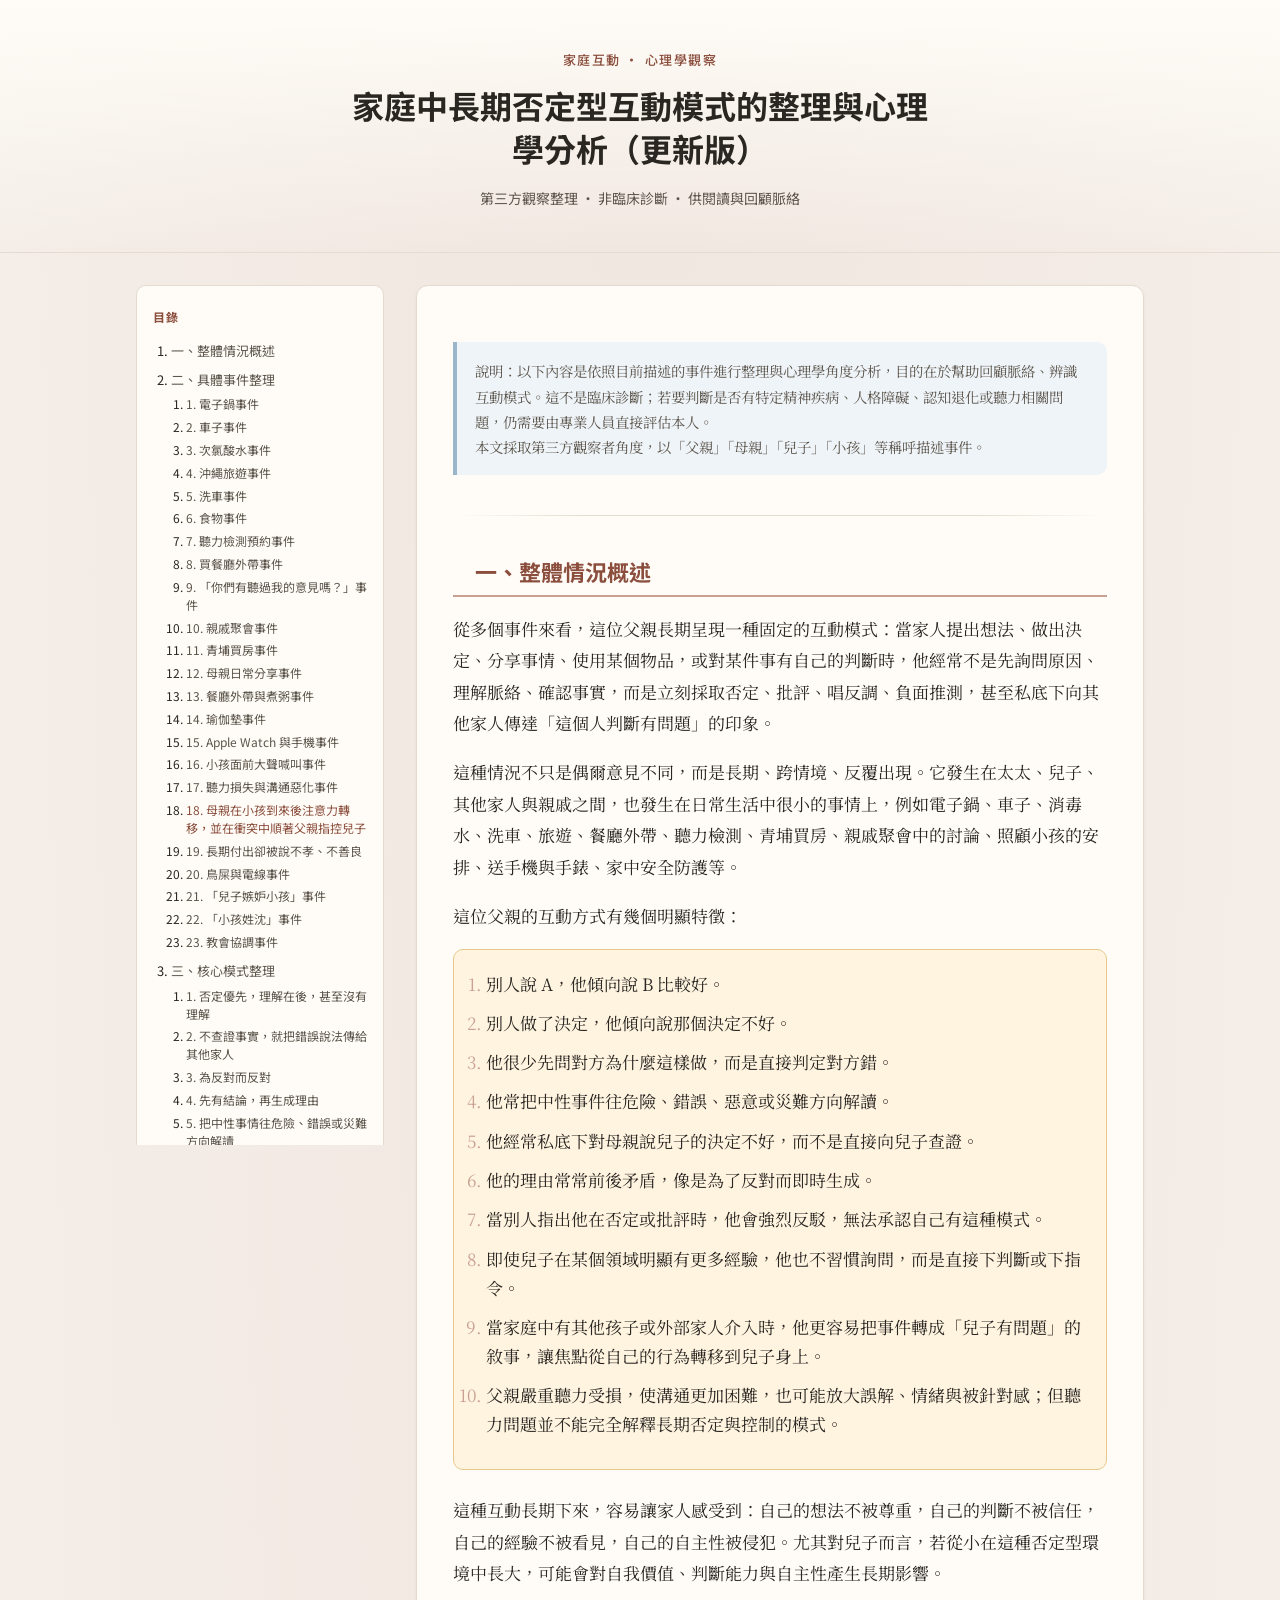
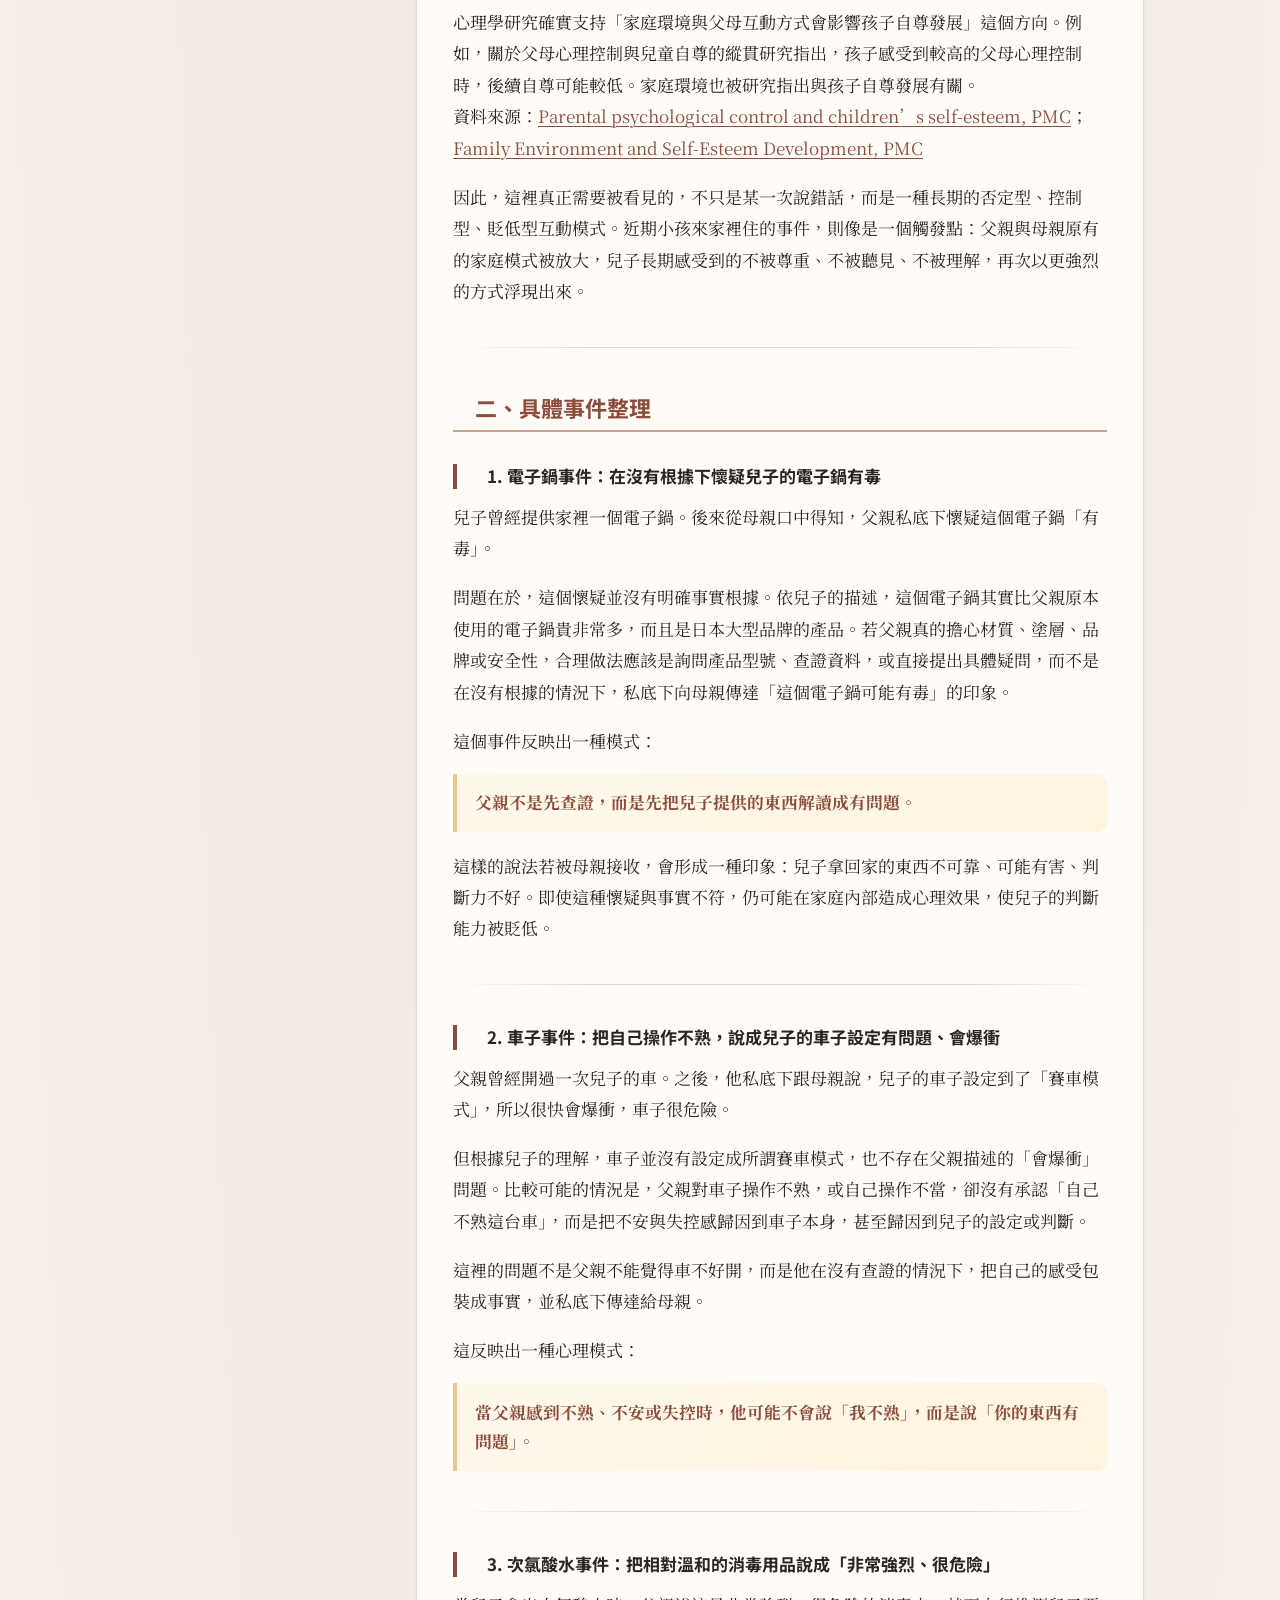
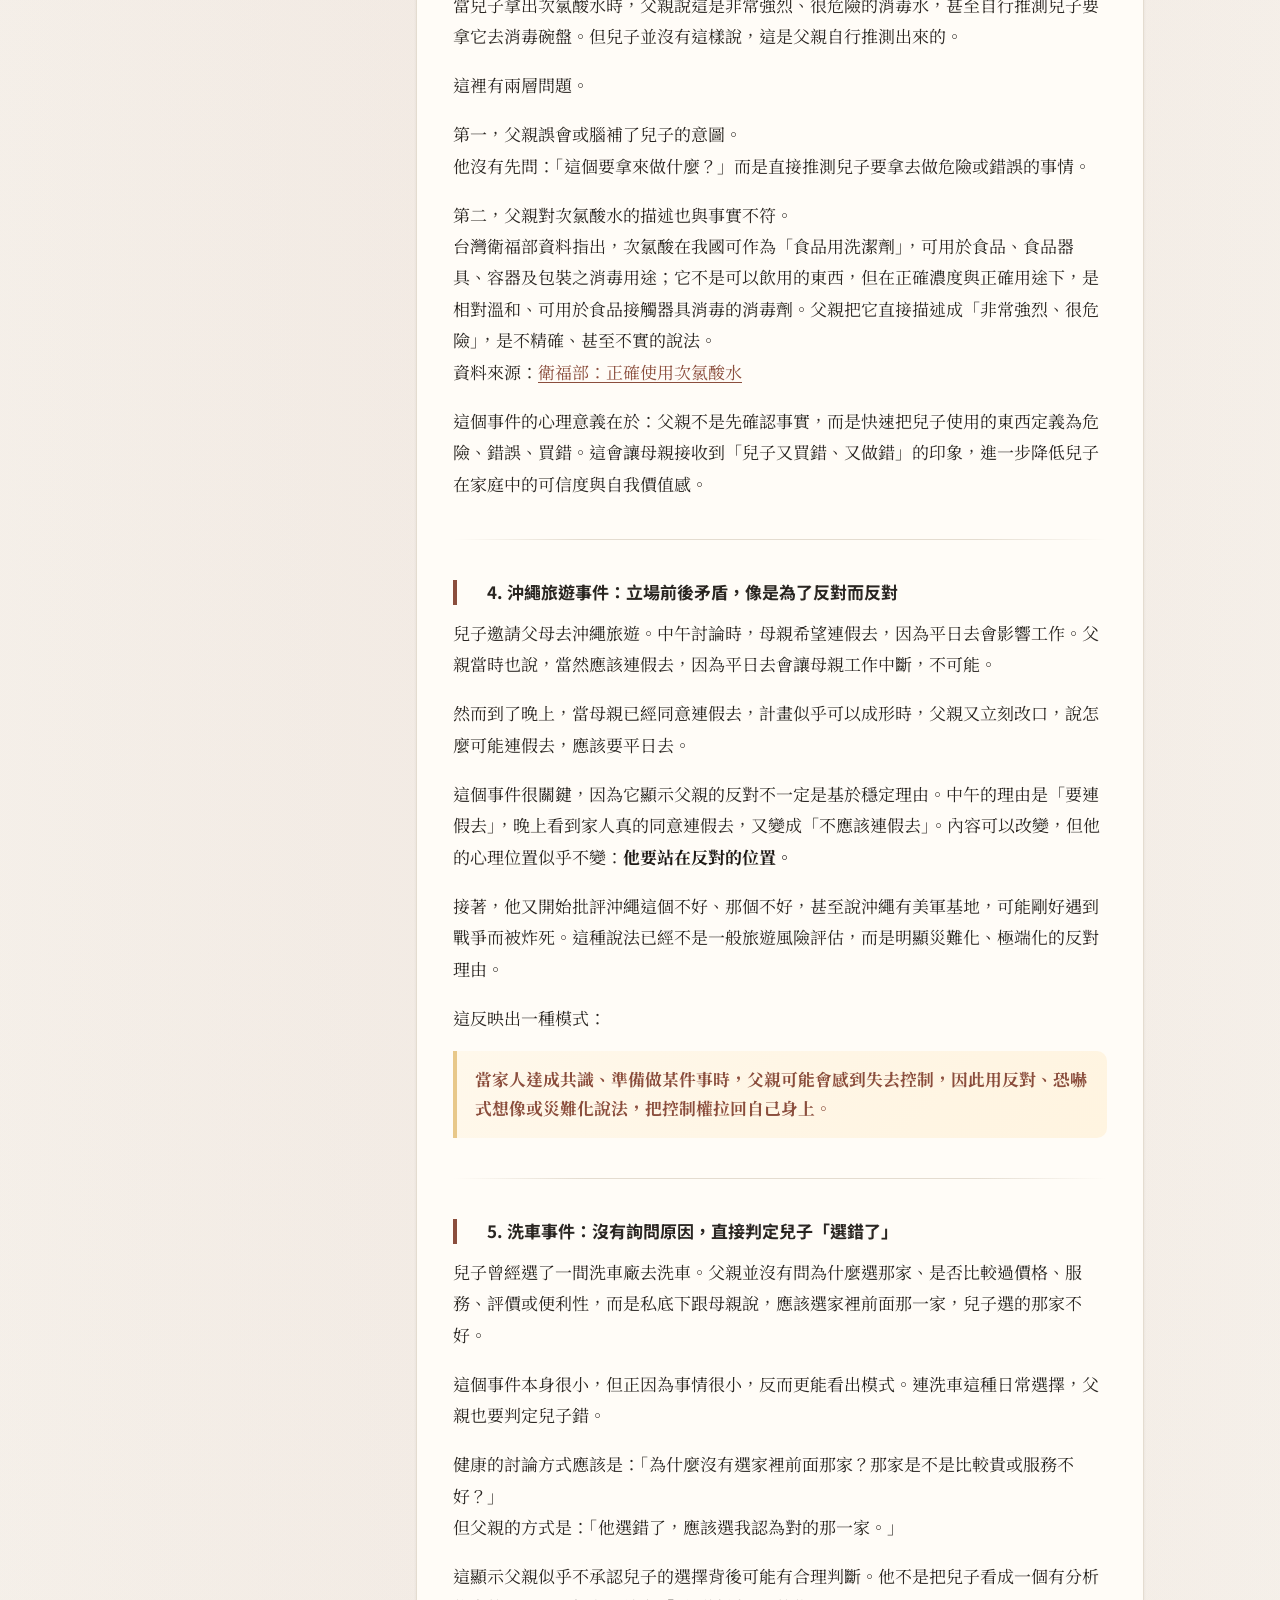
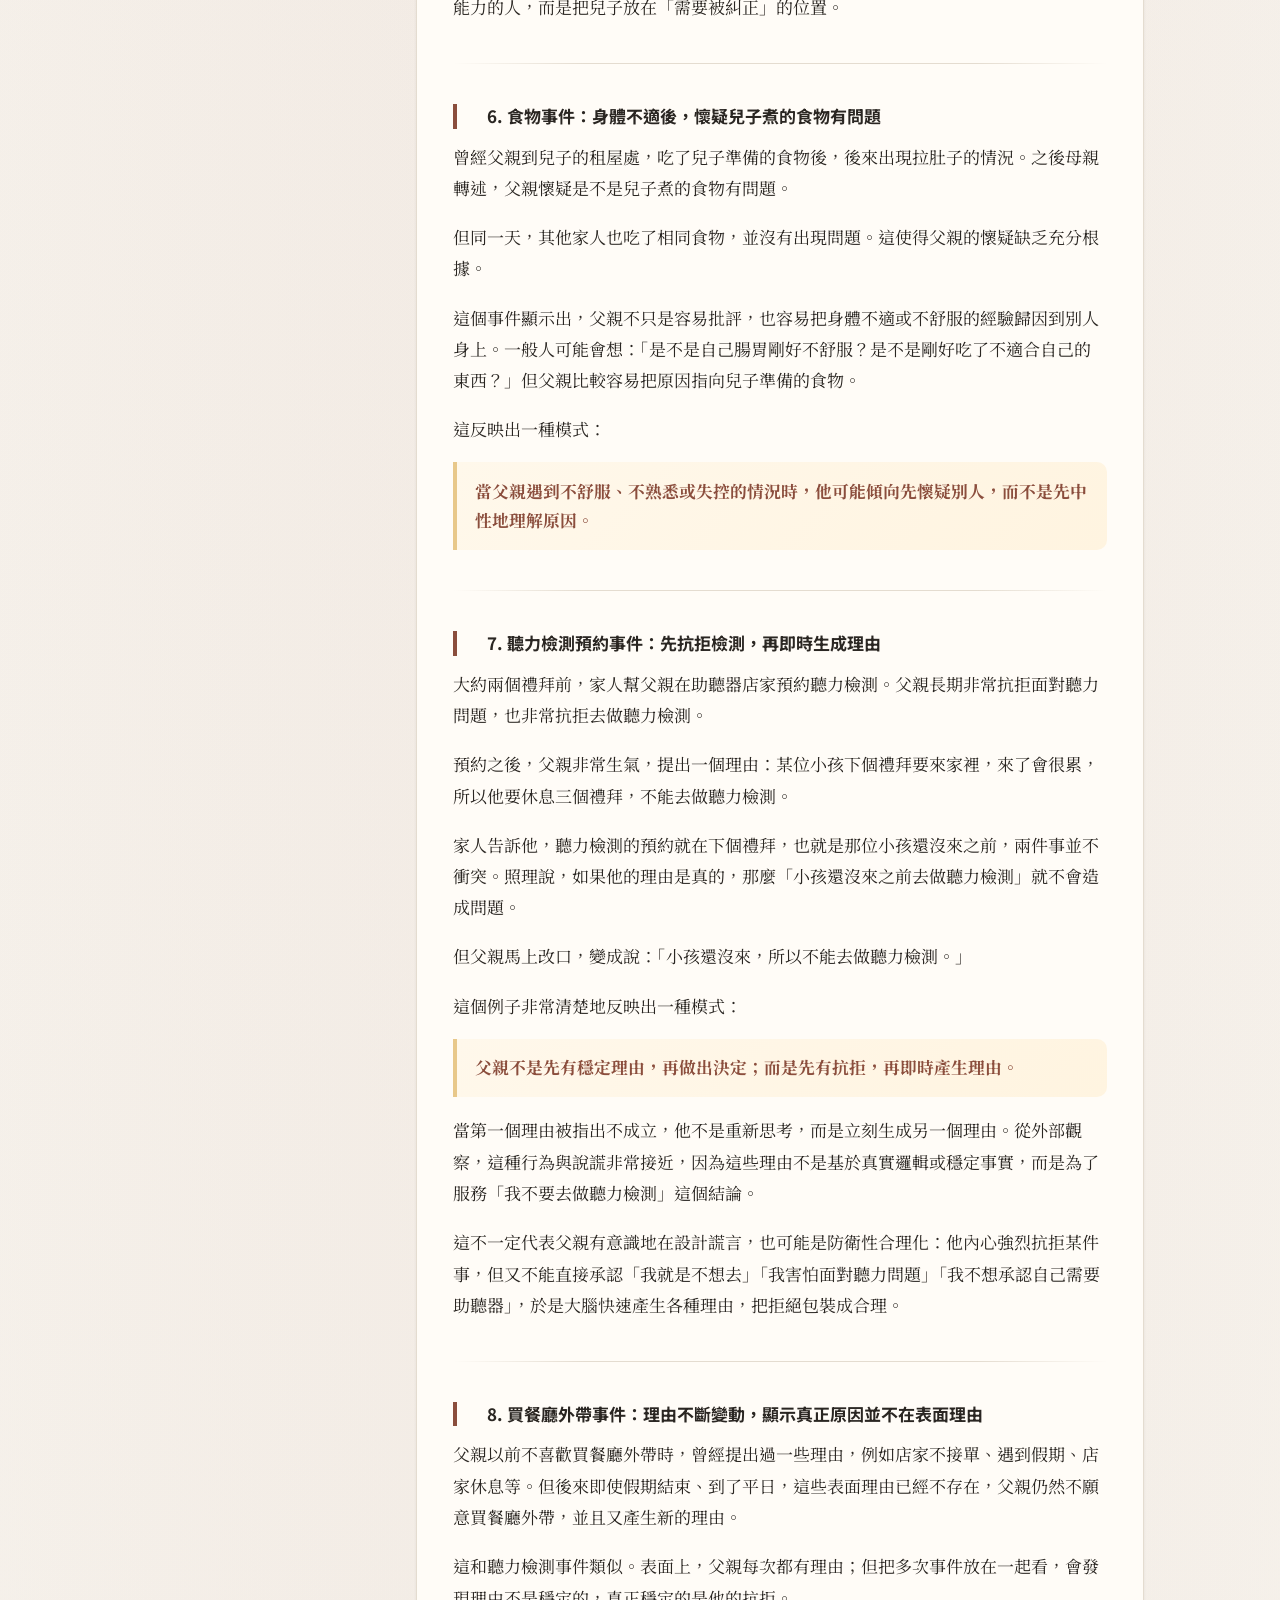
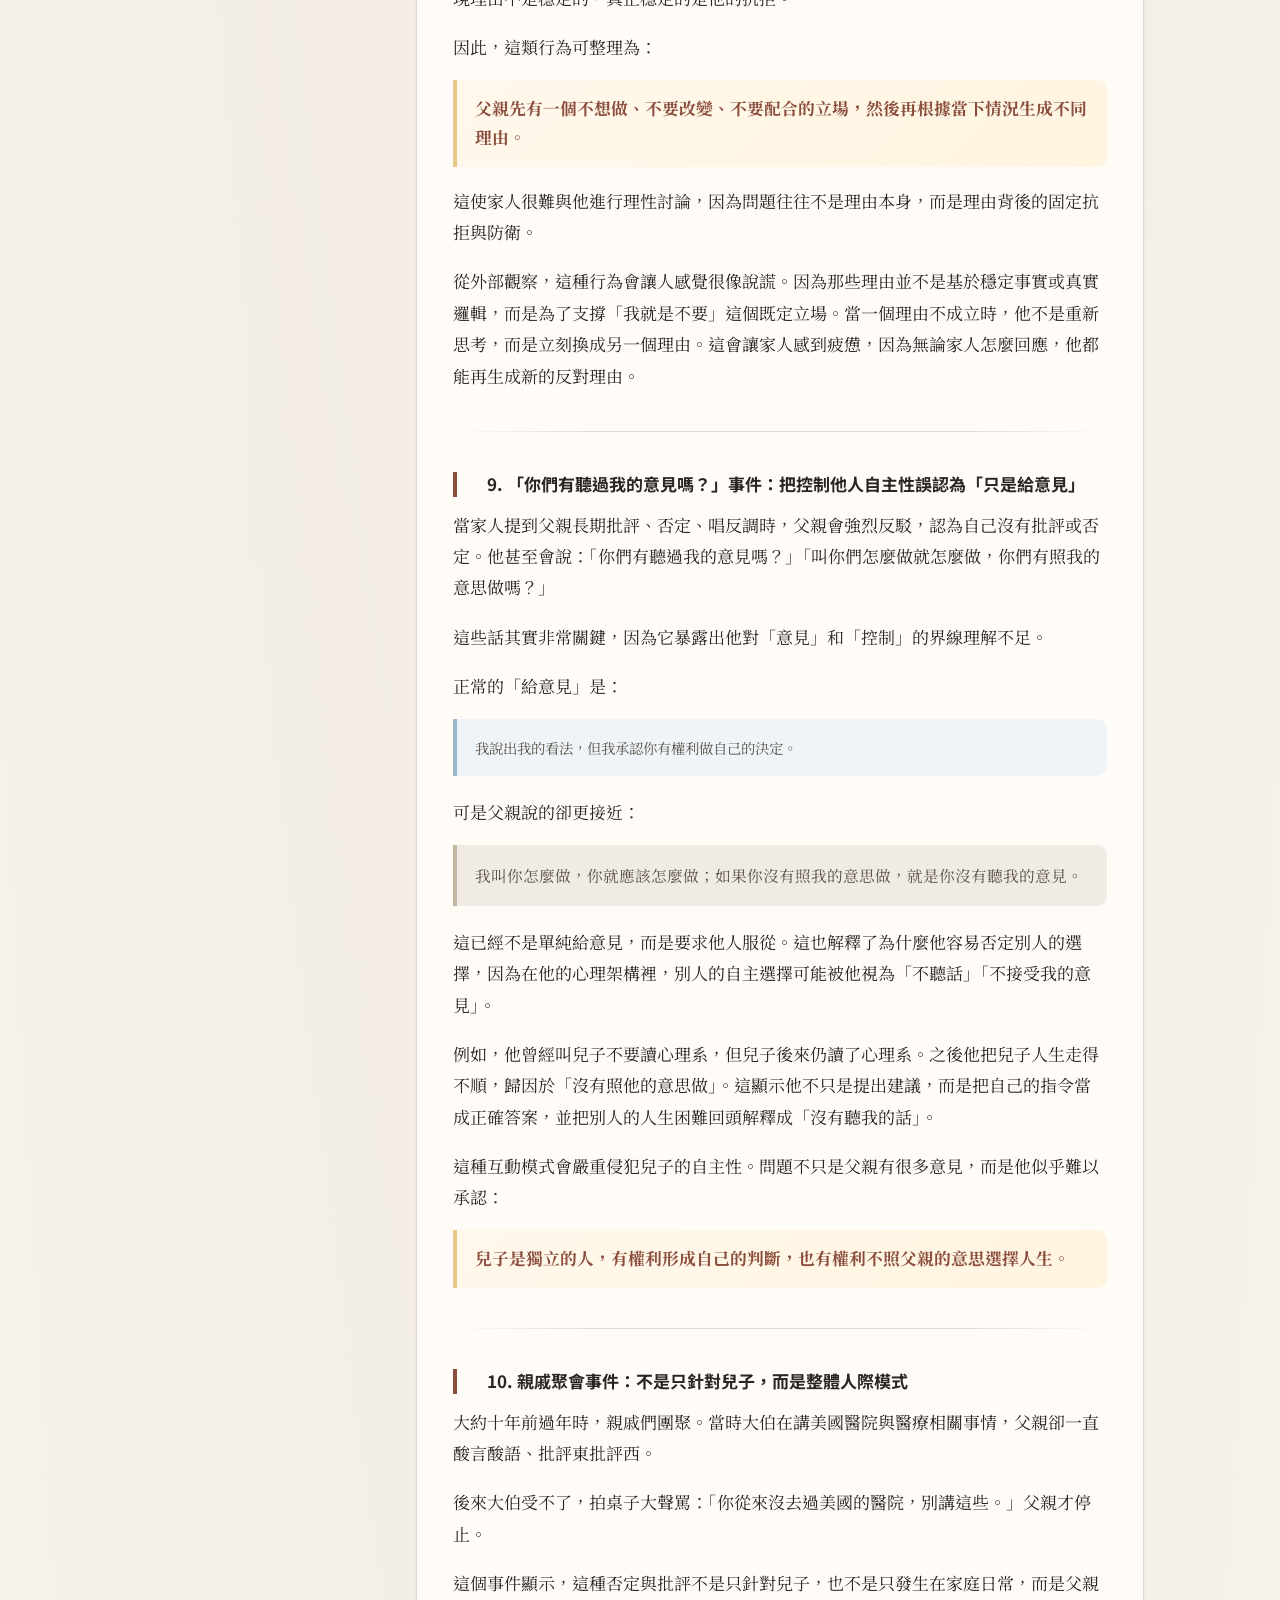
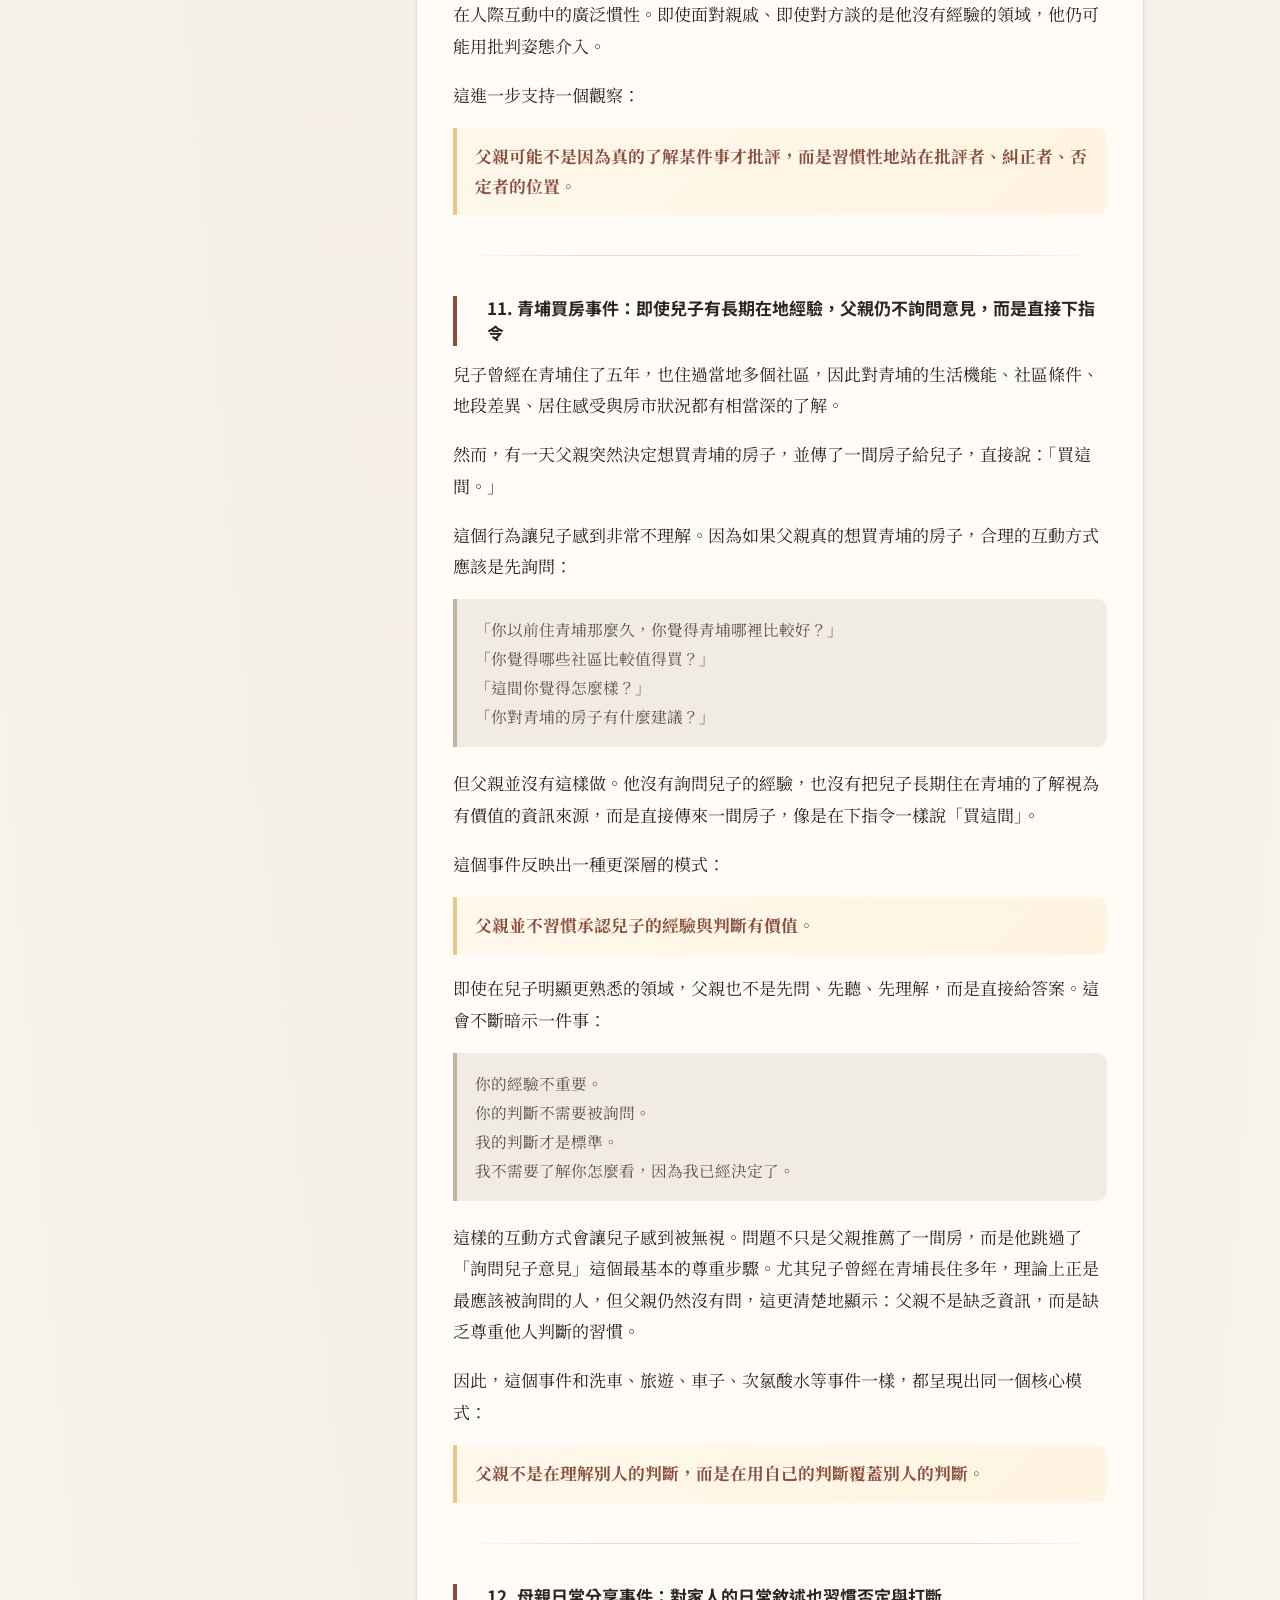
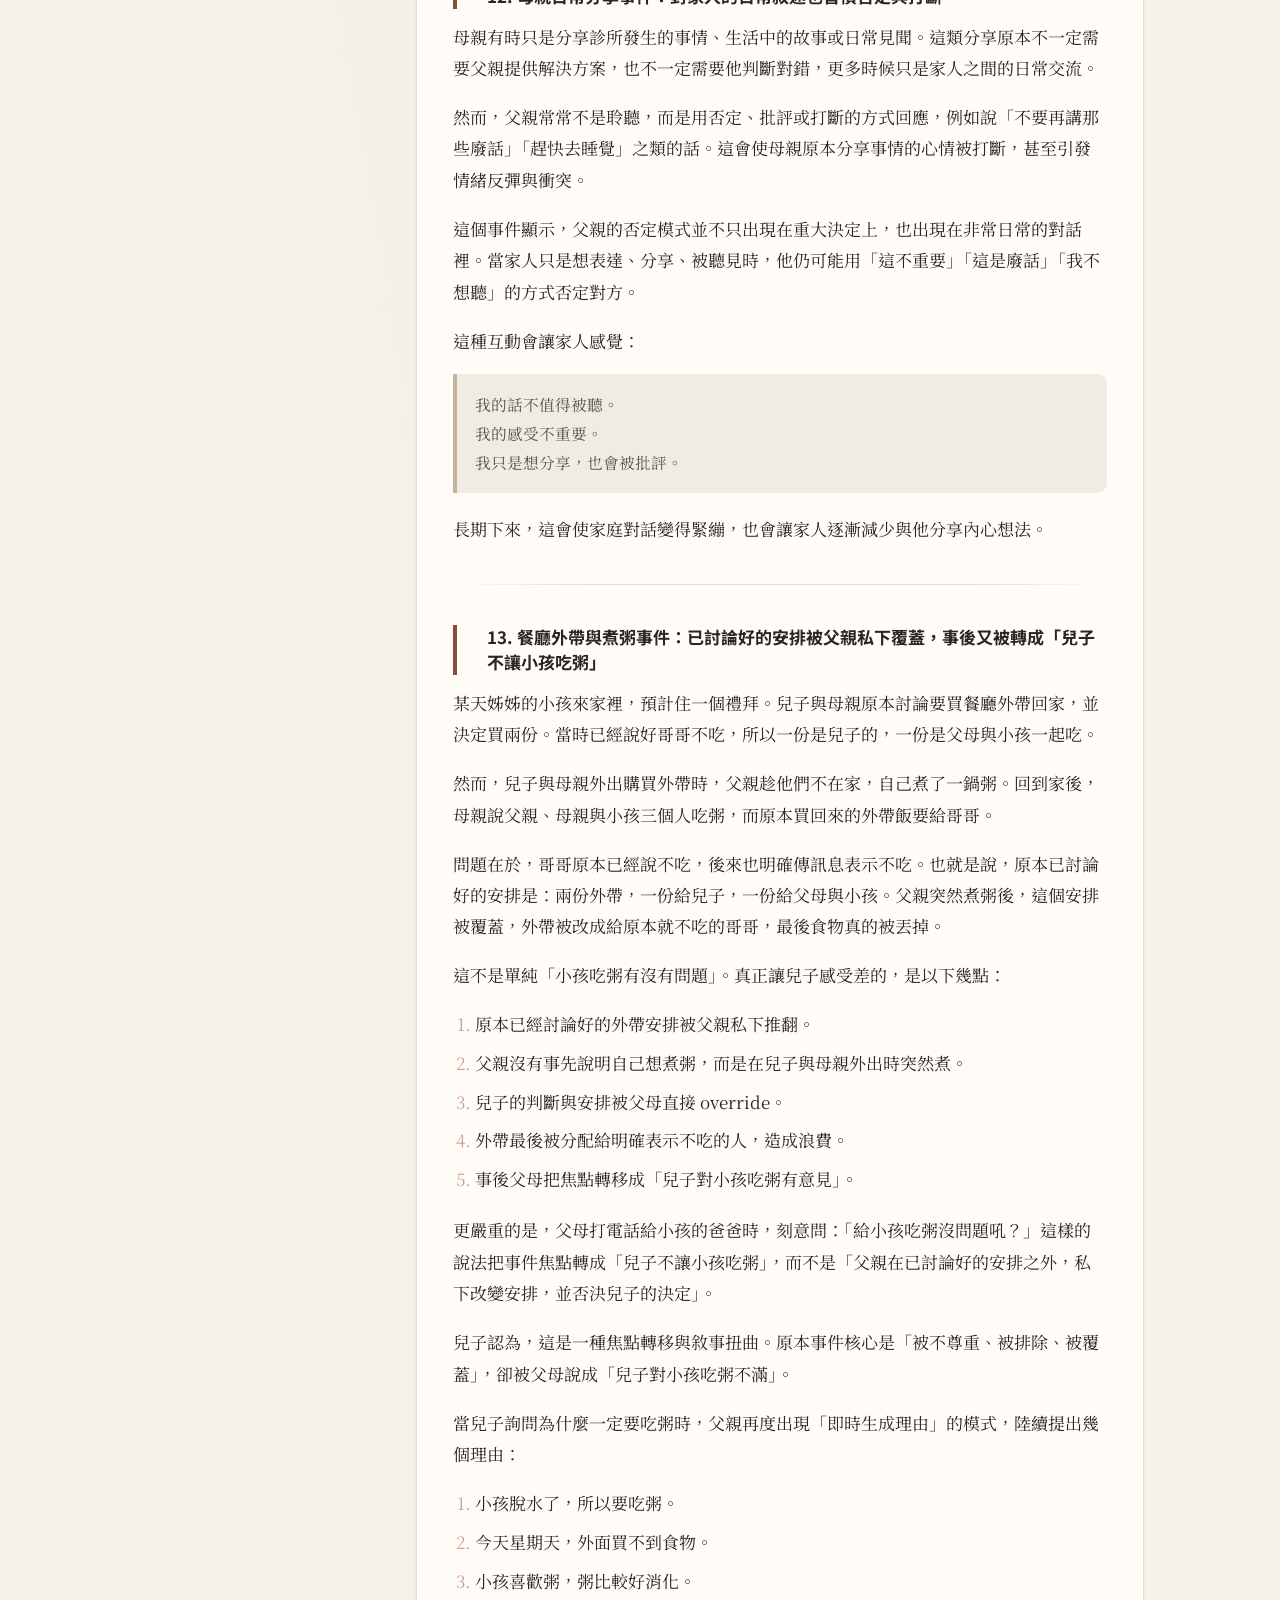
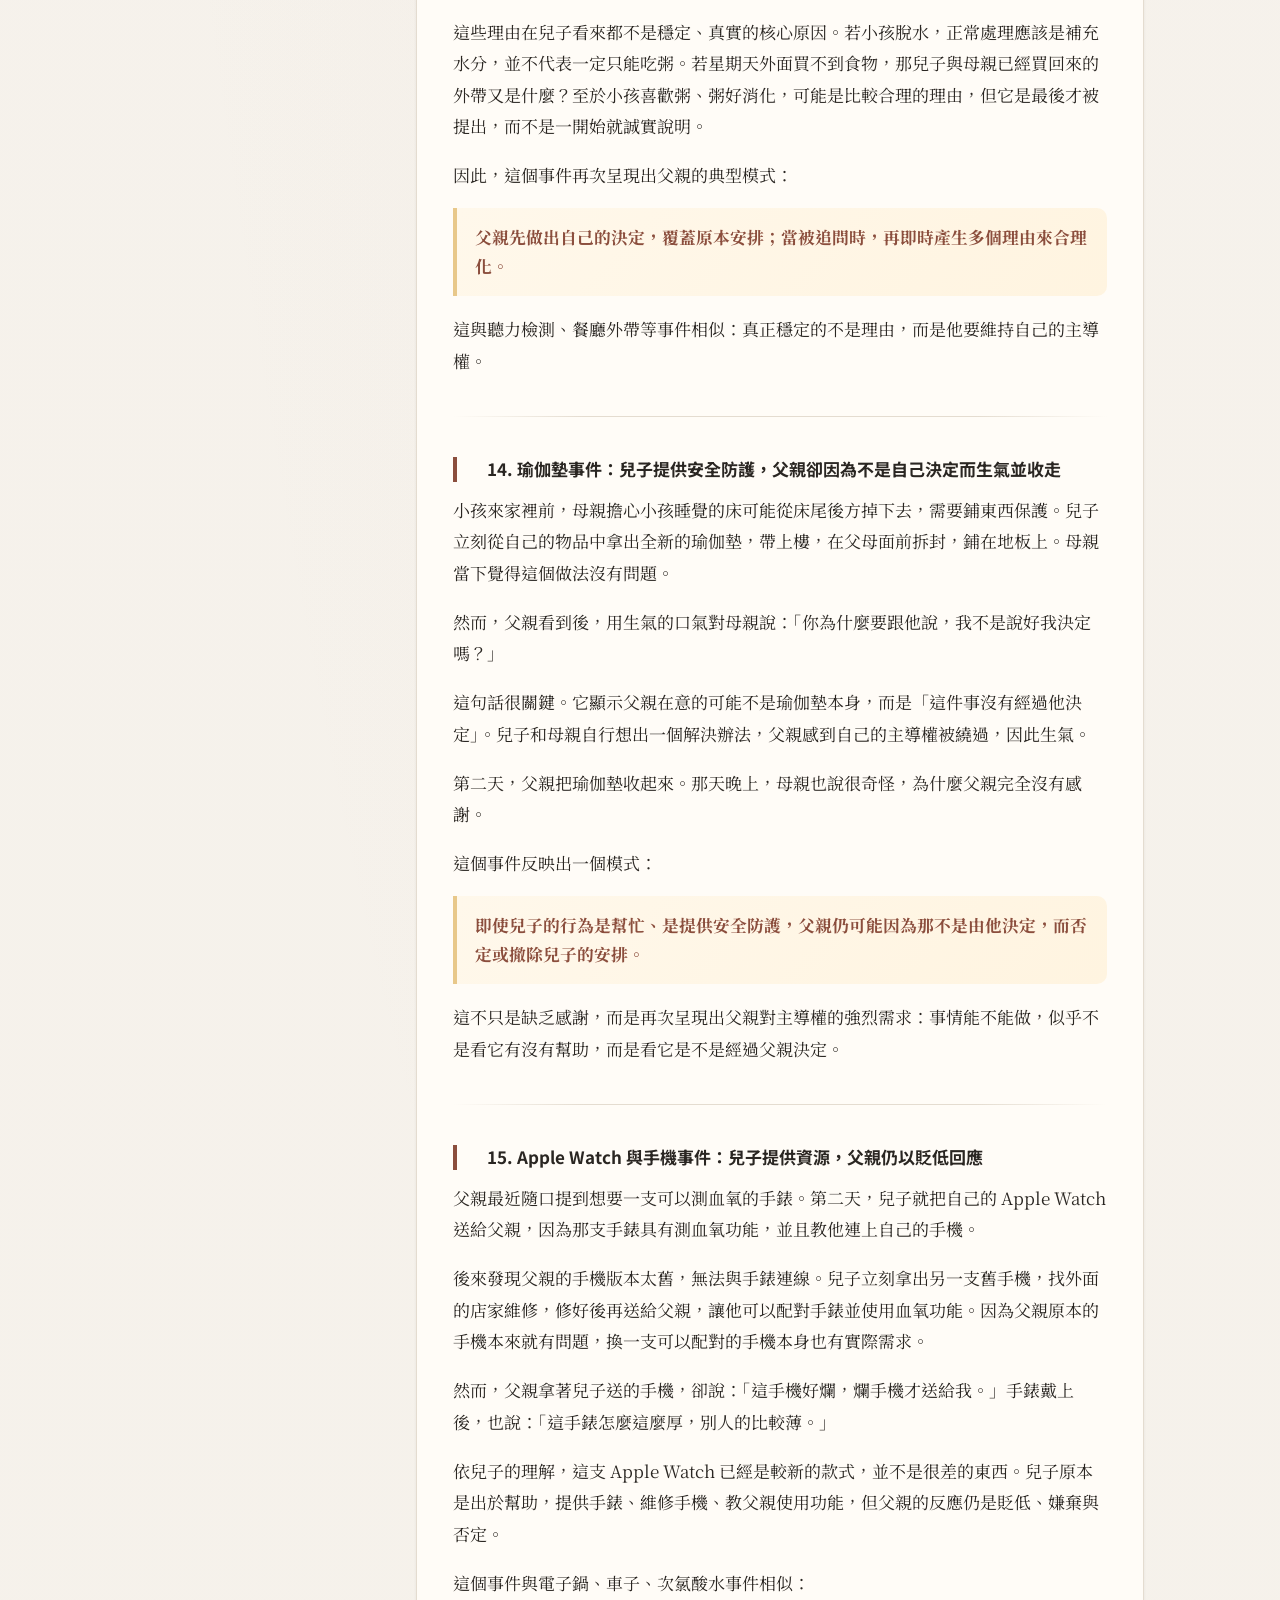
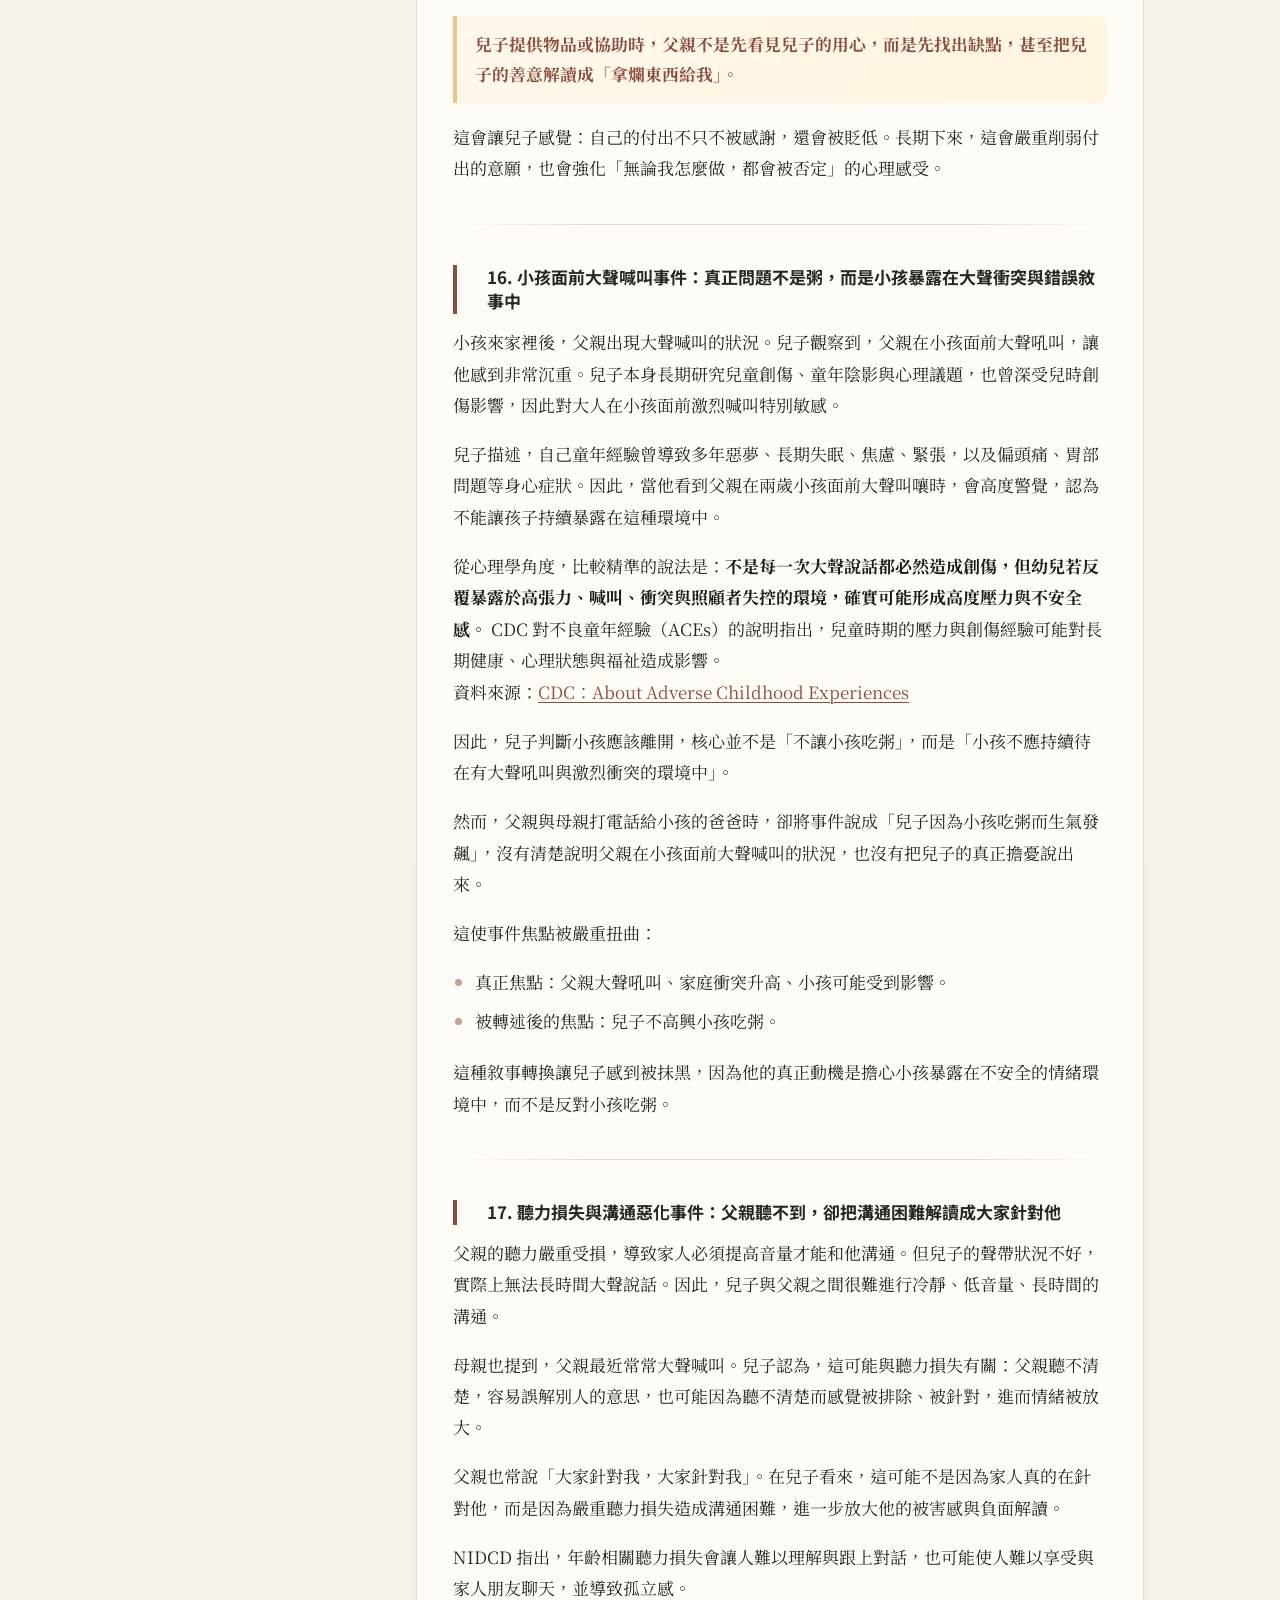
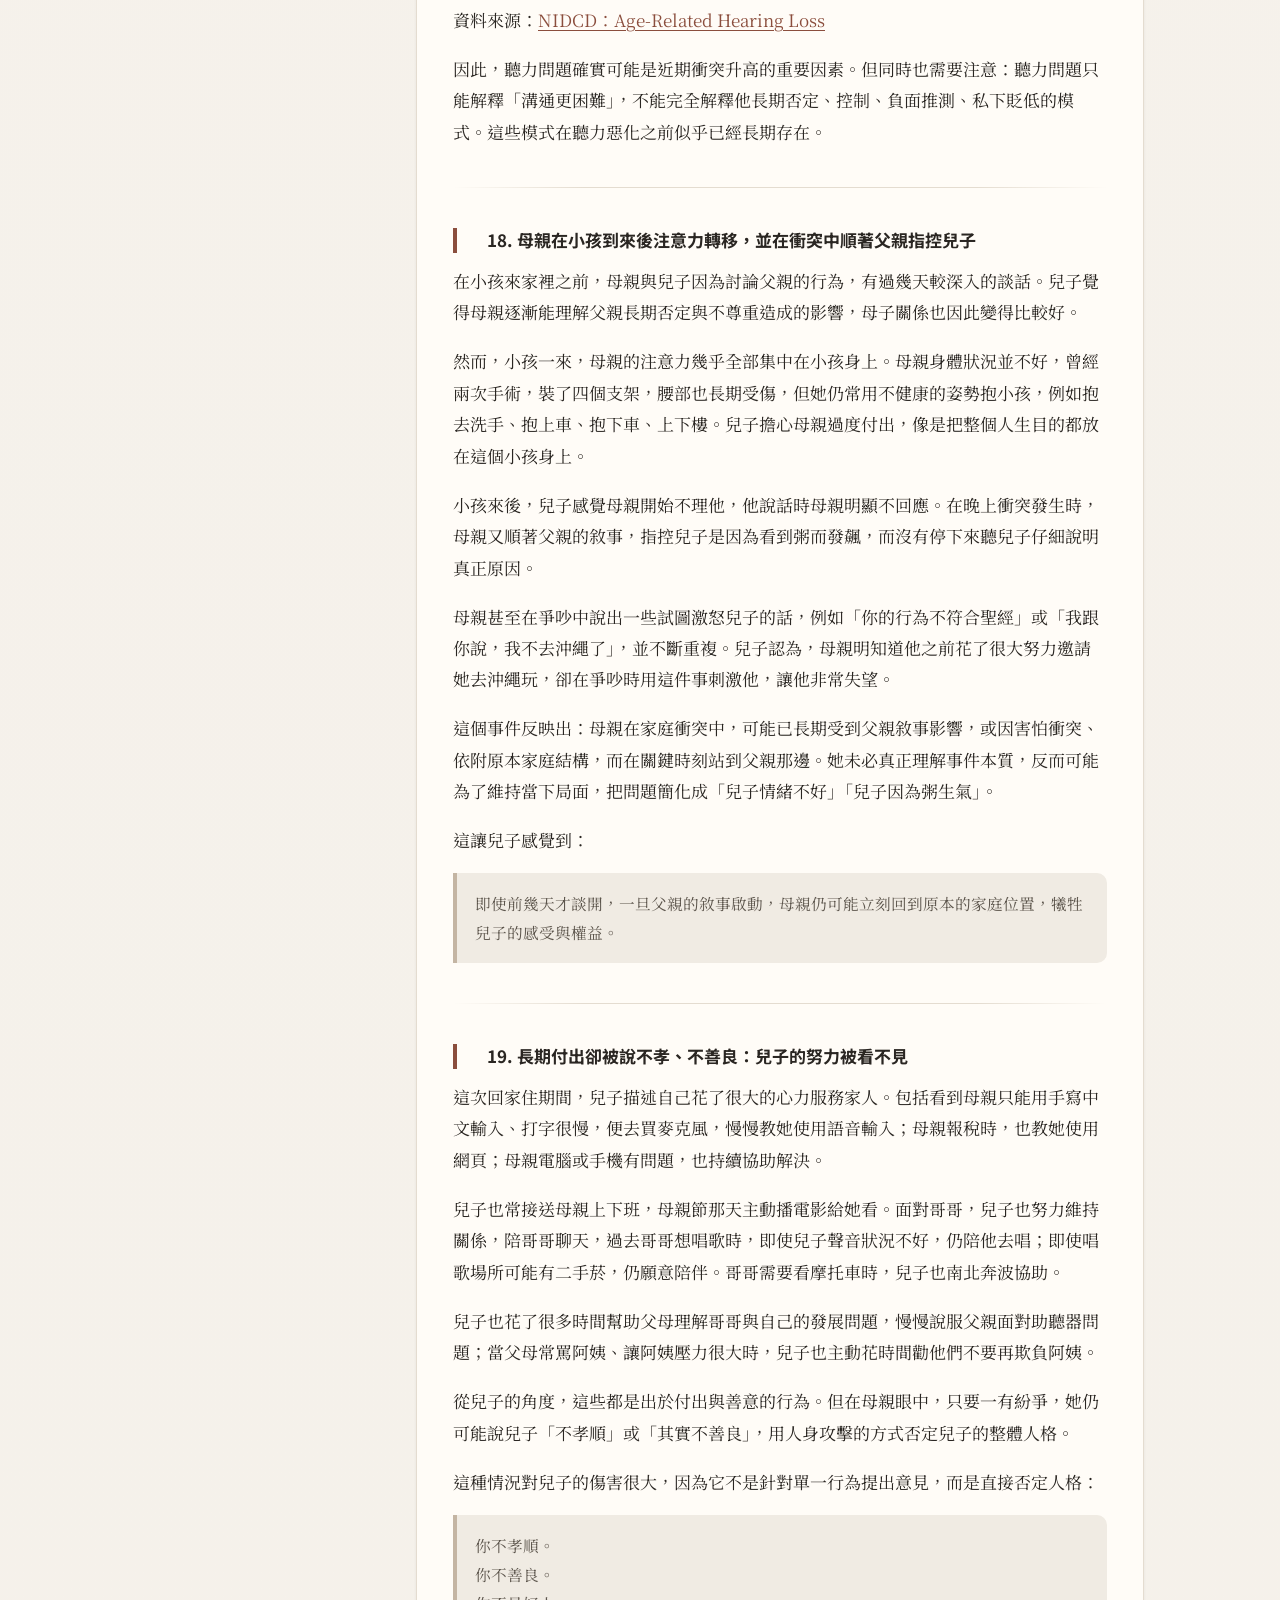
==== commit 588b4674: "Add section anchor links and expand hearing-loss section. Shorter heading IDs, nested TOC, and perma" ====
--- a/index.html
+++ b/index.html
@@ -27,22 +27,89 @@
       <nav class="toc" aria-label="章節目錄">
   <p class="toc__title">目錄</p>
   <ol>
-    <li><a href="#一整體情況概述">一、整體情況概述</a></li>
-    <li><a href="#二具體事件整理">二、具體事件整理</a></li>
-    <li><a href="#三核心模式整理">三、核心模式整理</a></li>
-    <li><a href="#四心理學角度分析這可能是什麼狀況">四、心理學角度分析：這可能是什麼狀況？</a></li>
-    <li><a href="#六這位父親可能真正的心理動機">六、這位父親可能真正的心理動機</a></li>
-    <li><a href="#七總結判斷">七、總結判斷</a></li>
-    <li><a href="#參考資料">參考資料</a></li>
+    <li><a href="#一-整體情況概述">一、整體情況概述</a>
+    </li>
+    <li><a href="#二-具體事件整理">二、具體事件整理</a>
+      <ol>
+        <li><a href="#1-電子鍋事件">1. 電子鍋事件</a></li>
+        <li><a href="#2-車子事件">2. 車子事件</a></li>
+        <li><a href="#3-次氯酸水事件">3. 次氯酸水事件</a></li>
+        <li><a href="#4-沖繩旅遊事件">4. 沖繩旅遊事件</a></li>
+        <li><a href="#5-洗車事件">5. 洗車事件</a></li>
+        <li><a href="#6-食物事件">6. 食物事件</a></li>
+        <li><a href="#7-聽力檢測預約事件">7. 聽力檢測預約事件</a></li>
+        <li><a href="#8-買餐廳外帶事件">8. 買餐廳外帶事件</a></li>
+        <li><a href="#9-你們有聽過我的意見嗎事件">9. 「你們有聽過我的意見嗎？」事件</a></li>
+        <li><a href="#10-親戚聚會事件">10. 親戚聚會事件</a></li>
+        <li><a href="#11-青埔買房事件">11. 青埔買房事件</a></li>
+        <li><a href="#12-母親日常分享事件">12. 母親日常分享事件</a></li>
+        <li><a href="#13-餐廳外帶與煮粥事件">13. 餐廳外帶與煮粥事件</a></li>
+        <li><a href="#14-瑜伽墊事件">14. 瑜伽墊事件</a></li>
+        <li><a href="#15-Apple-Watch-與手機事件">15. Apple Watch 與手機事件</a></li>
+        <li><a href="#16-小孩面前大聲喊叫事件">16. 小孩面前大聲喊叫事件</a></li>
+        <li><a href="#17-聽力損失與溝通惡化事件">17. 聽力損失與溝通惡化事件</a></li>
+        <li><a href="#18-母親在小孩到來後注意力轉移並在衝突中順著父親指控兒子">18. 母親在小孩到來後注意力轉移，並在衝突中順著父親指控兒子</a></li>
+        <li><a href="#19-長期付出卻被說不孝不善良">19. 長期付出卻被說不孝、不善良</a></li>
+        <li><a href="#20-鳥屎與電線事件">20. 鳥屎與電線事件</a></li>
+        <li><a href="#21-兒子嫉妒小孩事件">21. 「兒子嫉妒小孩」事件</a></li>
+        <li><a href="#22-小孩姓沈事件">22. 「小孩姓沈」事件</a></li>
+        <li><a href="#23-教會協調事件">23. 教會協調事件</a></li>
+      </ol>
+    </li>
+    <li><a href="#三-核心模式整理">三、核心模式整理</a>
+      <ol>
+        <li><a href="#1-否定優先理解在後甚至沒有理解">1. 否定優先，理解在後，甚至沒有理解</a></li>
+        <li><a href="#2-不查證事實就把錯誤說法傳給其他家人">2. 不查證事實，就把錯誤說法傳給其他家人</a></li>
+        <li><a href="#3-為反對而反對">3. 為反對而反對</a></li>
+        <li><a href="#4-先有結論再生成理由">4. 先有結論，再生成理由</a></li>
+        <li><a href="#5-把中性事情往危險錯誤或災難方向解讀">5. 把中性事情往危險、錯誤或災難方向解讀</a></li>
+        <li><a href="#6-不承認別人的經驗與專業判斷有價值">6. 不承認別人的經驗與專業判斷有價值</a></li>
+        <li><a href="#7-把給意見和要求服從混為一談">7. 把「給意見」和「要求服從」混為一談</a></li>
+        <li><a href="#8-私下貶低形成長期的家庭負面敘事">8. 私下貶低，形成長期的家庭負面敘事</a></li>
+        <li><a href="#9-對家人的主體性缺乏尊重">9. 對家人的主體性缺乏尊重</a></li>
+        <li><a href="#10-將兒子的善意重新解讀成負面動機">10. 將兒子的善意重新解讀成負面動機</a></li>
+        <li><a href="#11-小孩成為家庭系統中的新焦點放大原本的排除感">11. 小孩成為家庭系統中的新焦點，放大原本的排除感</a></li>
+        <li><a href="#12-聽力損失放大衝突但不是唯一根源">12. 聽力損失放大衝突，但不是唯一根源</a></li>
+      </ol>
+    </li>
+    <li><a href="#四-心理學角度分析">四、心理學角度分析</a>
+      <ol>
+        <li><a href="#1-這不像單純意見很多而像長期的人際互動模式">1. 這不像單純「意見很多」，而像長期的人際互動模式</a></li>
+        <li><a href="#2-控制型與心理控制傾向">2. 控制型與心理控制傾向</a></li>
+        <li><a href="#3-自戀型人格特質">3. 自戀型人格特質</a></li>
+        <li><a href="#4-偏執式認知特質">4. 偏執式認知特質</a></li>
+        <li><a href="#5-防衛性合理化">5. 防衛性合理化</a></li>
+        <li><a href="#6-心理化能力不足">6. 心理化能力不足</a></li>
+        <li><a href="#7-聽力問題可能放大誤解但不是全部原因">7. 聽力問題可能放大誤解，但不是全部原因</a></li>
+        <li><a href="#8-家庭系統中的替罪羊模式">8. 家庭系統中的「替罪羊」模式</a></li>
+        <li><a href="#9-小孩與母親過度投入">9. 小孩與母親過度投入</a></li>
+      </ol>
+    </li>
+    <li><a href="#六-這位父親可能真正的心理動機">六、這位父親可能真正的心理動機</a>
+      <ol>
+        <li><a href="#1-透過否定別人維持自己比較正確比較聰明的感覺">1. 透過否定別人，維持自己「比較正確、比較聰明」的感覺</a></li>
+        <li><a href="#2-透過控制別人降低自己的焦慮">2. 透過控制別人，降低自己的焦慮</a></li>
+        <li><a href="#3-害怕失去父親權威">3. 害怕失去父親權威</a></li>
+        <li><a href="#4-需要維持家庭主導權">4. 需要維持家庭主導權</a></li>
+        <li><a href="#5-無法承認自己傷害了家人">5. 無法承認自己傷害了家人</a></li>
+        <li><a href="#6-把關心或給意見包裝成控制">6. 把「關心」或「給意見」包裝成控制</a></li>
+        <li><a href="#7-用即時生成的理由逃避真正問題">7. 用即時生成的理由逃避真正問題</a></li>
+        <li><a href="#8-透過惡意化敘事把兒子固定在有問題的位置">8. 透過惡意化敘事，把兒子固定在「有問題」的位置</a></li>
+      </ol>
+    </li>
+    <li><a href="#七-總結判斷">七、總結判斷</a>
+    </li>
+    <li><a href="#參考資料">參考資料</a>
+    </li>
   </ol>
 </nav>
     </aside>
     <main id="main" class="article">
-      <h1 id="家庭中長期否定型互動模式的整理與心理學分析更新版">家庭中長期否定型互動模式的整理與心理學分析（更新版）</h1>
+      <h1>家庭中長期否定型互動模式的整理與心理學分析（更新版）</h1>
 <blockquote class="callout callout--disclaimer"><p>說明：以下內容是依照目前描述的事件進行整理與心理學角度分析，目的在於幫助回顧脈絡、辨識互動模式。這不是臨床診斷；若要判斷是否有特定精神疾病、人格障礙、認知退化或聽力相關問題，仍需要由專業人員直接評估本人。<br>
 本文採取第三方觀察者角度，以「父親」「母親」「兒子」「小孩」等稱呼描述事件。</p></blockquote>
 <hr class="section-rule" />
-<h2 id="一整體情況概述">一、整體情況概述</h2>
+<h2 id="一-整體情況概述"><a class="heading-anchor" href="#一-整體情況概述" aria-label="複製此段連結" title="複製連結">¶</a>一、整體情況概述</h2>
 <p>從多個事件來看，這位父親長期呈現一種固定的互動模式：當家人提出想法、做出決定、分享事情、使用某個物品，或對某件事有自己的判斷時，他經常不是先詢問原因、理解脈絡、確認事實，而是立刻採取否定、批評、唱反調、負面推測，甚至私底下向其他家人傳達「這個人判斷有問題」的印象。</p>
 <p>這種情況不只是偶爾意見不同，而是長期、跨情境、反覆出現。它發生在太太、兒子、其他家人與親戚之間，也發生在日常生活中很小的事情上，例如電子鍋、車子、消毒水、洗車、旅遊、餐廳外帶、聽力檢測、青埔買房、親戚聚會中的討論、照顧小孩的安排、送手機與手錶、家中安全防護等。</p>
 <p>這位父親的互動方式有幾個明顯特徵：</p>
@@ -63,22 +130,22 @@
 資料來源：<a href="https://pmc.ncbi.nlm.nih.gov/articles/PMC11059723/">Parental psychological control and children&rsquo;s self-esteem, PMC</a>；<a href="https://pmc.ncbi.nlm.nih.gov/articles/PMC7080605/">Family Environment and Self-Esteem Development, PMC</a></p>
 <p>因此，這裡真正需要被看見的，不只是某一次說錯話，而是一種長期的否定型、控制型、貶低型互動模式。近期小孩來家裡住的事件，則像是一個觸發點：父親與母親原有的家庭模式被放大，兒子長期感受到的不被尊重、不被聽見、不被理解，再次以更強烈的方式浮現出來。</p>
 <hr class="section-rule" />
-<h2 id="二具體事件整理">二、具體事件整理</h2>
-<h3 id="1-電子鍋事件在沒有根據下懷疑兒子的電子鍋有毒">1. 電子鍋事件：在沒有根據下懷疑兒子的電子鍋有毒</h3>
+<h2 id="二-具體事件整理"><a class="heading-anchor" href="#二-具體事件整理" aria-label="複製此段連結" title="複製連結">¶</a>二、具體事件整理</h2>
+<h3 id="1-電子鍋事件"><a class="heading-anchor" href="#1-電子鍋事件" aria-label="複製此段連結" title="複製連結">¶</a>1. 電子鍋事件：在沒有根據下懷疑兒子的電子鍋有毒</h3>
 <p>兒子曾經提供家裡一個電子鍋。後來從母親口中得知，父親私底下懷疑這個電子鍋「有毒」。</p>
 <p>問題在於，這個懷疑並沒有明確事實根據。依兒子的描述，這個電子鍋其實比父親原本使用的電子鍋貴非常多，而且是日本大型品牌的產品。若父親真的擔心材質、塗層、品牌或安全性，合理做法應該是詢問產品型號、查證資料，或直接提出具體疑問，而不是在沒有根據的情況下，私底下向母親傳達「這個電子鍋可能有毒」的印象。</p>
 <p>這個事件反映出一種模式：</p>
 <p class="key-point"><strong>父親不是先查證，而是先把兒子提供的東西解讀成有問題。</strong></p>
 <p>這樣的說法若被母親接收，會形成一種印象：兒子拿回家的東西不可靠、可能有害、判斷力不好。即使這種懷疑與事實不符，仍可能在家庭內部造成心理效果，使兒子的判斷能力被貶低。</p>
 <hr class="section-rule" />
-<h3 id="2-車子事件把自己操作不熟說成兒子的車子設定有問題會爆衝">2. 車子事件：把自己操作不熟，說成兒子的車子設定有問題、會爆衝</h3>
+<h3 id="2-車子事件"><a class="heading-anchor" href="#2-車子事件" aria-label="複製此段連結" title="複製連結">¶</a>2. 車子事件：把自己操作不熟，說成兒子的車子設定有問題、會爆衝</h3>
 <p>父親曾經開過一次兒子的車。之後，他私底下跟母親說，兒子的車子設定到了「賽車模式」，所以很快會爆衝，車子很危險。</p>
 <p>但根據兒子的理解，車子並沒有設定成所謂賽車模式，也不存在父親描述的「會爆衝」問題。比較可能的情況是，父親對車子操作不熟，或自己操作不當，卻沒有承認「自己不熟這台車」，而是把不安與失控感歸因到車子本身，甚至歸因到兒子的設定或判斷。</p>
 <p>這裡的問題不是父親不能覺得車不好開，而是他在沒有查證的情況下，把自己的感受包裝成事實，並私底下傳達給母親。</p>
 <p>這反映出一種心理模式：</p>
 <p class="key-point"><strong>當父親感到不熟、不安或失控時，他可能不會說「我不熟」，而是說「你的東西有問題」。</strong></p>
 <hr class="section-rule" />
-<h3 id="3-次氯酸水事件把相對溫和的消毒用品說成非常強烈很危險">3. 次氯酸水事件：把相對溫和的消毒用品說成「非常強烈、很危險」</h3>
+<h3 id="3-次氯酸水事件"><a class="heading-anchor" href="#3-次氯酸水事件" aria-label="複製此段連結" title="複製連結">¶</a>3. 次氯酸水事件：把相對溫和的消毒用品說成「非常強烈、很危險」</h3>
 <p>當兒子拿出次氯酸水時，父親說這是非常強烈、很危險的消毒水，甚至自行推測兒子要拿它去消毒碗盤。但兒子並沒有這樣說，這是父親自行推測出來的。</p>
 <p>這裡有兩層問題。</p>
 <p>第一，父親誤會或腦補了兒子的意圖。<br>
@@ -88,7 +155,7 @@
 資料來源：<a href="https://www.mohw.gov.tw/cp-17-51863-1.html">衛福部：正確使用次氯酸水</a></p>
 <p>這個事件的心理意義在於：父親不是先確認事實，而是快速把兒子使用的東西定義為危險、錯誤、買錯。這會讓母親接收到「兒子又買錯、又做錯」的印象，進一步降低兒子在家庭中的可信度與自我價值感。</p>
 <hr class="section-rule" />
-<h3 id="4-沖繩旅遊事件立場前後矛盾像是為了反對而反對">4. 沖繩旅遊事件：立場前後矛盾，像是為了反對而反對</h3>
+<h3 id="4-沖繩旅遊事件"><a class="heading-anchor" href="#4-沖繩旅遊事件" aria-label="複製此段連結" title="複製連結">¶</a>4. 沖繩旅遊事件：立場前後矛盾，像是為了反對而反對</h3>
 <p>兒子邀請父母去沖繩旅遊。中午討論時，母親希望連假去，因為平日去會影響工作。父親當時也說，當然應該連假去，因為平日去會讓母親工作中斷，不可能。</p>
 <p>然而到了晚上，當母親已經同意連假去，計畫似乎可以成形時，父親又立刻改口，說怎麼可能連假去，應該要平日去。</p>
 <p>這個事件很關鍵，因為它顯示父親的反對不一定是基於穩定理由。中午的理由是「要連假去」，晚上看到家人真的同意連假去，又變成「不應該連假去」。內容可以改變，但他的心理位置似乎不變：<strong>他要站在反對的位置。</strong></p>
@@ -96,21 +163,21 @@
 <p>這反映出一種模式：</p>
 <p class="key-point"><strong>當家人達成共識、準備做某件事時，父親可能會感到失去控制，因此用反對、恐嚇式想像或災難化說法，把控制權拉回自己身上。</strong></p>
 <hr class="section-rule" />
-<h3 id="5-洗車事件沒有詢問原因直接判定兒子選錯了">5. 洗車事件：沒有詢問原因，直接判定兒子「選錯了」</h3>
+<h3 id="5-洗車事件"><a class="heading-anchor" href="#5-洗車事件" aria-label="複製此段連結" title="複製連結">¶</a>5. 洗車事件：沒有詢問原因，直接判定兒子「選錯了」</h3>
 <p>兒子曾經選了一間洗車廠去洗車。父親並沒有問為什麼選那家、是否比較過價格、服務、評價或便利性，而是私底下跟母親說，應該選家裡前面那一家，兒子選的那家不好。</p>
 <p>這個事件本身很小，但正因為事情很小，反而更能看出模式。連洗車這種日常選擇，父親也要判定兒子錯。</p>
 <p>健康的討論方式應該是：「為什麼沒有選家裡前面那家？那家是不是比較貴或服務不好？」<br>
 但父親的方式是：「他選錯了，應該選我認為對的那一家。」</p>
 <p>這顯示父親似乎不承認兒子的選擇背後可能有合理判斷。他不是把兒子看成一個有分析能力的人，而是把兒子放在「需要被糾正」的位置。</p>
 <hr class="section-rule" />
-<h3 id="6-食物事件身體不適後懷疑兒子煮的食物有問題">6. 食物事件：身體不適後，懷疑兒子煮的食物有問題</h3>
+<h3 id="6-食物事件"><a class="heading-anchor" href="#6-食物事件" aria-label="複製此段連結" title="複製連結">¶</a>6. 食物事件：身體不適後，懷疑兒子煮的食物有問題</h3>
 <p>曾經父親到兒子的租屋處，吃了兒子準備的食物後，後來出現拉肚子的情況。之後母親轉述，父親懷疑是不是兒子煮的食物有問題。</p>
 <p>但同一天，其他家人也吃了相同食物，並沒有出現問題。這使得父親的懷疑缺乏充分根據。</p>
 <p>這個事件顯示出，父親不只是容易批評，也容易把身體不適或不舒服的經驗歸因到別人身上。一般人可能會想：「是不是自己腸胃剛好不舒服？是不是剛好吃了不適合自己的東西？」但父親比較容易把原因指向兒子準備的食物。</p>
 <p>這反映出一種模式：</p>
 <p class="key-point"><strong>當父親遇到不舒服、不熟悉或失控的情況時，他可能傾向先懷疑別人，而不是先中性地理解原因。</strong></p>
 <hr class="section-rule" />
-<h3 id="7-聽力檢測預約事件先抗拒檢測再即時生成理由">7. 聽力檢測預約事件：先抗拒檢測，再即時生成理由</h3>
+<h3 id="7-聽力檢測預約事件"><a class="heading-anchor" href="#7-聽力檢測預約事件" aria-label="複製此段連結" title="複製連結">¶</a>7. 聽力檢測預約事件：先抗拒檢測，再即時生成理由</h3>
 <p>大約兩個禮拜前，家人幫父親在助聽器店家預約聽力檢測。父親長期非常抗拒面對聽力問題，也非常抗拒去做聽力檢測。</p>
 <p>預約之後，父親非常生氣，提出一個理由：某位小孩下個禮拜要來家裡，來了會很累，所以他要休息三個禮拜，不能去做聽力檢測。</p>
 <p>家人告訴他，聽力檢測的預約就在下個禮拜，也就是那位小孩還沒來之前，兩件事並不衝突。照理說，如果他的理由是真的，那麼「小孩還沒來之前去做聽力檢測」就不會造成問題。</p>
@@ -120,7 +187,7 @@
 <p>當第一個理由被指出不成立，他不是重新思考，而是立刻生成另一個理由。從外部觀察，這種行為與說謊非常接近，因為這些理由不是基於真實邏輯或穩定事實，而是為了服務「我不要去做聽力檢測」這個結論。</p>
 <p>這不一定代表父親有意識地在設計謊言，也可能是防衛性合理化：他內心強烈抗拒某件事，但又不能直接承認「我就是不想去」「我害怕面對聽力問題」「我不想承認自己需要助聽器」，於是大腦快速產生各種理由，把拒絕包裝成合理。</p>
 <hr class="section-rule" />
-<h3 id="8-買餐廳外帶事件理由不斷變動顯示真正原因並不在表面理由">8. 買餐廳外帶事件：理由不斷變動，顯示真正原因並不在表面理由</h3>
+<h3 id="8-買餐廳外帶事件"><a class="heading-anchor" href="#8-買餐廳外帶事件" aria-label="複製此段連結" title="複製連結">¶</a>8. 買餐廳外帶事件：理由不斷變動，顯示真正原因並不在表面理由</h3>
 <p>父親以前不喜歡買餐廳外帶時，曾經提出過一些理由，例如店家不接單、遇到假期、店家休息等。但後來即使假期結束、到了平日，這些表面理由已經不存在，父親仍然不願意買餐廳外帶，並且又產生新的理由。</p>
 <p>這和聽力檢測事件類似。表面上，父親每次都有理由；但把多次事件放在一起看，會發現理由不是穩定的，真正穩定的是他的抗拒。</p>
 <p>因此，這類行為可整理為：</p>
@@ -128,7 +195,7 @@
 <p>這使家人很難與他進行理性討論，因為問題往往不是理由本身，而是理由背後的固定抗拒與防衛。</p>
 <p>從外部觀察，這種行為會讓人感覺很像說謊。因為那些理由並不是基於穩定事實或真實邏輯，而是為了支撐「我就是不要」這個既定立場。當一個理由不成立時，他不是重新思考，而是立刻換成另一個理由。這會讓家人感到疲憊，因為無論家人怎麼回應，他都能再生成新的反對理由。</p>
 <hr class="section-rule" />
-<h3 id="9-你們有聽過我的意見嗎事件把控制他人自主性誤認為只是給意見">9. 「你們有聽過我的意見嗎？」事件：把控制他人自主性誤認為「只是給意見」</h3>
+<h3 id="9-你們有聽過我的意見嗎事件"><a class="heading-anchor" href="#9-你們有聽過我的意見嗎事件" aria-label="複製此段連結" title="複製連結">¶</a>9. 「你們有聽過我的意見嗎？」事件：把控制他人自主性誤認為「只是給意見」</h3>
 <p>當家人提到父親長期批評、否定、唱反調時，父親會強烈反駁，認為自己沒有批評或否定。他甚至會說：「你們有聽過我的意見嗎？」「叫你們怎麼做就怎麼做，你們有照我的意思做嗎？」</p>
 <p>這些話其實非常關鍵，因為它暴露出他對「意見」和「控制」的界線理解不足。</p>
 <p>正常的「給意見」是：</p>
@@ -140,14 +207,14 @@
 <p>這種互動模式會嚴重侵犯兒子的自主性。問題不只是父親有很多意見，而是他似乎難以承認：</p>
 <p class="key-point"><strong>兒子是獨立的人，有權利形成自己的判斷，也有權利不照父親的意思選擇人生。</strong></p>
 <hr class="section-rule" />
-<h3 id="10-親戚聚會事件不是只針對兒子而是整體人際模式">10. 親戚聚會事件：不是只針對兒子，而是整體人際模式</h3>
+<h3 id="10-親戚聚會事件"><a class="heading-anchor" href="#10-親戚聚會事件" aria-label="複製此段連結" title="複製連結">¶</a>10. 親戚聚會事件：不是只針對兒子，而是整體人際模式</h3>
 <p>大約十年前過年時，親戚們團聚。當時大伯在講美國醫院與醫療相關事情，父親卻一直酸言酸語、批評東批評西。</p>
 <p>後來大伯受不了，拍桌子大聲罵：「你從來沒去過美國的醫院，別講這些。」父親才停止。</p>
 <p>這個事件顯示，這種否定與批評不是只針對兒子，也不是只發生在家庭日常，而是父親在人際互動中的廣泛慣性。即使面對親戚、即使對方談的是他沒有經驗的領域，他仍可能用批判姿態介入。</p>
 <p>這進一步支持一個觀察：</p>
 <p class="key-point"><strong>父親可能不是因為真的了解某件事才批評，而是習慣性地站在批評者、糾正者、否定者的位置。</strong></p>
 <hr class="section-rule" />
-<h3 id="11-青埔買房事件即使兒子有長期在地經驗父親仍不詢問意見而是直接下指令">11. 青埔買房事件：即使兒子有長期在地經驗，父親仍不詢問意見，而是直接下指令</h3>
+<h3 id="11-青埔買房事件"><a class="heading-anchor" href="#11-青埔買房事件" aria-label="複製此段連結" title="複製連結">¶</a>11. 青埔買房事件：即使兒子有長期在地經驗，父親仍不詢問意見，而是直接下指令</h3>
 <p>兒子曾經在青埔住了五年，也住過當地多個社區，因此對青埔的生活機能、社區條件、地段差異、居住感受與房市狀況都有相當深的了解。</p>
 <p>然而，有一天父親突然決定想買青埔的房子，並傳了一間房子給兒子，直接說：「買這間。」</p>
 <p>這個行為讓兒子感到非常不理解。因為如果父親真的想買青埔的房子，合理的互動方式應該是先詢問：</p>
@@ -167,7 +234,7 @@
 <p>因此，這個事件和洗車、旅遊、車子、次氯酸水等事件一樣，都呈現出同一個核心模式：</p>
 <p class="key-point"><strong>父親不是在理解別人的判斷，而是在用自己的判斷覆蓋別人的判斷。</strong></p>
 <hr class="section-rule" />
-<h3 id="12-母親日常分享事件對家人的日常敘述也習慣否定與打斷">12. 母親日常分享事件：對家人的日常敘述也習慣否定與打斷</h3>
+<h3 id="12-母親日常分享事件"><a class="heading-anchor" href="#12-母親日常分享事件" aria-label="複製此段連結" title="複製連結">¶</a>12. 母親日常分享事件：對家人的日常敘述也習慣否定與打斷</h3>
 <p>母親有時只是分享診所發生的事情、生活中的故事或日常見聞。這類分享原本不一定需要父親提供解決方案，也不一定需要他判斷對錯，更多時候只是家人之間的日常交流。</p>
 <p>然而，父親常常不是聆聽，而是用否定、批評或打斷的方式回應，例如說「不要再講那些廢話」「趕快去睡覺」之類的話。這會使母親原本分享事情的心情被打斷，甚至引發情緒反彈與衝突。</p>
 <p>這個事件顯示，父親的否定模式並不只出現在重大決定上，也出現在非常日常的對話裡。當家人只是想表達、分享、被聽見時，他仍可能用「這不重要」「這是廢話」「我不想聽」的方式否定對方。</p>
@@ -177,7 +244,7 @@
 我只是想分享，也會被批評。  </p></blockquote>
 <p>長期下來，這會使家庭對話變得緊繃，也會讓家人逐漸減少與他分享內心想法。</p>
 <hr class="section-rule" />
-<h3 id="13-餐廳外帶與煮粥事件已討論好的安排被父親私下覆蓋事後又被轉成兒子不讓小孩吃粥">13. 餐廳外帶與煮粥事件：已討論好的安排被父親私下覆蓋，事後又被轉成「兒子不讓小孩吃粥」</h3>
+<h3 id="13-餐廳外帶與煮粥事件"><a class="heading-anchor" href="#13-餐廳外帶與煮粥事件" aria-label="複製此段連結" title="複製連結">¶</a>13. 餐廳外帶與煮粥事件：已討論好的安排被父親私下覆蓋，事後又被轉成「兒子不讓小孩吃粥」</h3>
 <p>某天姊姊的小孩來家裡，預計住一個禮拜。兒子與母親原本討論要買餐廳外帶回家，並決定買兩份。當時已經說好哥哥不吃，所以一份是兒子的，一份是父母與小孩一起吃。</p>
 <p>然而，兒子與母親外出購買外帶時，父親趁他們不在家，自己煮了一鍋粥。回到家後，母親說父親、母親與小孩三個人吃粥，而原本買回來的外帶飯要給哥哥。</p>
 <p>問題在於，哥哥原本已經說不吃，後來也明確傳訊息表示不吃。也就是說，原本已討論好的安排是：兩份外帶，一份給兒子，一份給父母與小孩。父親突然煮粥後，這個安排被覆蓋，外帶被改成給原本就不吃的哥哥，最後食物真的被丟掉。</p>
@@ -202,7 +269,7 @@
 <p class="key-point"><strong>父親先做出自己的決定，覆蓋原本安排；當被追問時，再即時產生多個理由來合理化。</strong></p>
 <p>這與聽力檢測、餐廳外帶等事件相似：真正穩定的不是理由，而是他要維持自己的主導權。</p>
 <hr class="section-rule" />
-<h3 id="14-瑜伽墊事件兒子提供安全防護父親卻因為不是自己決定而生氣並收走">14. 瑜伽墊事件：兒子提供安全防護，父親卻因為不是自己決定而生氣並收走</h3>
+<h3 id="14-瑜伽墊事件"><a class="heading-anchor" href="#14-瑜伽墊事件" aria-label="複製此段連結" title="複製連結">¶</a>14. 瑜伽墊事件：兒子提供安全防護，父親卻因為不是自己決定而生氣並收走</h3>
 <p>小孩來家裡前，母親擔心小孩睡覺的床可能從床尾後方掉下去，需要鋪東西保護。兒子立刻從自己的物品中拿出全新的瑜伽墊，帶上樓，在父母面前拆封，鋪在地板上。母親當下覺得這個做法沒有問題。</p>
 <p>然而，父親看到後，用生氣的口氣對母親說：「你為什麼要跟他說，我不是說好我決定嗎？」</p>
 <p>這句話很關鍵。它顯示父親在意的可能不是瑜伽墊本身，而是「這件事沒有經過他決定」。兒子和母親自行想出一個解決辦法，父親感到自己的主導權被繞過，因此生氣。</p>
@@ -211,7 +278,7 @@
 <p class="key-point"><strong>即使兒子的行為是幫忙、是提供安全防護，父親仍可能因為那不是由他決定，而否定或撤除兒子的安排。</strong></p>
 <p>這不只是缺乏感謝，而是再次呈現出父親對主導權的強烈需求：事情能不能做，似乎不是看它有沒有幫助，而是看它是不是經過父親決定。</p>
 <hr class="section-rule" />
-<h3 id="15-Apple-Watch-與手機事件兒子提供資源父親仍以貶低回應">15. Apple Watch 與手機事件：兒子提供資源，父親仍以貶低回應</h3>
+<h3 id="15-Apple-Watch-與手機事件"><a class="heading-anchor" href="#15-Apple-Watch-與手機事件" aria-label="複製此段連結" title="複製連結">¶</a>15. Apple Watch 與手機事件：兒子提供資源，父親仍以貶低回應</h3>
 <p>父親最近隨口提到想要一支可以測血氧的手錶。第二天，兒子就把自己的 Apple Watch 送給父親，因為那支手錶具有測血氧功能，並且教他連上自己的手機。</p>
 <p>後來發現父親的手機版本太舊，無法與手錶連線。兒子立刻拿出另一支舊手機，找外面的店家維修，修好後再送給父親，讓他可以配對手錶並使用血氧功能。因為父親原本的手機本來就有問題，換一支可以配對的手機本身也有實際需求。</p>
 <p>然而，父親拿著兒子送的手機，卻說：「這手機好爛，爛手機才送給我。」手錶戴上後，也說：「這手錶怎麼這麼厚，別人的比較薄。」</p>
@@ -220,7 +287,7 @@
 <p class="key-point"><strong>兒子提供物品或協助時，父親不是先看見兒子的用心，而是先找出缺點，甚至把兒子的善意解讀成「拿爛東西給我」。</strong></p>
 <p>這會讓兒子感覺：自己的付出不只不被感謝，還會被貶低。長期下來，這會嚴重削弱付出的意願，也會強化「無論我怎麼做，都會被否定」的心理感受。</p>
 <hr class="section-rule" />
-<h3 id="16-小孩面前大聲喊叫事件真正問題不是粥而是小孩暴露在大聲衝突與錯誤敘事中">16. 小孩面前大聲喊叫事件：真正問題不是粥，而是小孩暴露在大聲衝突與錯誤敘事中</h3>
+<h3 id="16-小孩面前大聲喊叫事件"><a class="heading-anchor" href="#16-小孩面前大聲喊叫事件" aria-label="複製此段連結" title="複製連結">¶</a>16. 小孩面前大聲喊叫事件：真正問題不是粥，而是小孩暴露在大聲衝突與錯誤敘事中</h3>
 <p>小孩來家裡後，父親出現大聲喊叫的狀況。兒子觀察到，父親在小孩面前大聲吼叫，讓他感到非常沉重。兒子本身長期研究兒童創傷、童年陰影與心理議題，也曾深受兒時創傷影響，因此對大人在小孩面前激烈喊叫特別敏感。</p>
 <p>兒子描述，自己童年經驗曾導致多年惡夢、長期失眠、焦慮、緊張，以及偏頭痛、胃部問題等身心症狀。因此，當他看到父親在兩歲小孩面前大聲叫嚷時，會高度警覺，認為不能讓孩子持續暴露在這種環境中。</p>
 <p>從心理學角度，比較精準的說法是：<strong>不是每一次大聲說話都必然造成創傷，但幼兒若反覆暴露於高張力、喊叫、衝突與照顧者失控的環境，確實可能形成高度壓力與不安全感。</strong> CDC 對不良童年經驗（ACEs）的說明指出，兒童時期的壓力與創傷經驗可能對長期健康、心理狀態與福祉造成影響。<br>
@@ -234,7 +301,7 @@
 </ul>
 <p>這種敘事轉換讓兒子感到被抹黑，因為他的真正動機是擔心小孩暴露在不安全的情緒環境中，而不是反對小孩吃粥。</p>
 <hr class="section-rule" />
-<h3 id="17-聽力損失與溝通惡化事件父親聽不到卻把溝通困難解讀成大家針對他">17. 聽力損失與溝通惡化事件：父親聽不到，卻把溝通困難解讀成大家針對他</h3>
+<h3 id="17-聽力損失與溝通惡化事件"><a class="heading-anchor" href="#17-聽力損失與溝通惡化事件" aria-label="複製此段連結" title="複製連結">¶</a>17. 聽力損失與溝通惡化事件：父親聽不到，卻把溝通困難解讀成大家針對他</h3>
 <p>父親的聽力嚴重受損，導致家人必須提高音量才能和他溝通。但兒子的聲帶狀況不好，實際上無法長時間大聲說話。因此，兒子與父親之間很難進行冷靜、低音量、長時間的溝通。</p>
 <p>母親也提到，父親最近常常大聲喊叫。兒子認為，這可能與聽力損失有關：父親聽不清楚，容易誤解別人的意思，也可能因為聽不清楚而感覺被排除、被針對，進而情緒被放大。</p>
 <p>父親也常說「大家針對我，大家針對我」。在兒子看來，這可能不是因為家人真的在針對他，而是因為嚴重聽力損失造成溝通困難，進一步放大他的被害感與負面解讀。</p>
@@ -242,7 +309,7 @@
 資料來源：<a href="https://www.nidcd.nih.gov/health/age-related-hearing-loss">NIDCD：Age-Related Hearing Loss</a></p>
 <p>因此，聽力問題確實可能是近期衝突升高的重要因素。但同時也需要注意：聽力問題只能解釋「溝通更困難」，不能完全解釋他長期否定、控制、負面推測、私下貶低的模式。這些模式在聽力惡化之前似乎已經長期存在。</p>
 <hr class="section-rule" />
-<h3 id="18-母親在小孩到來後注意力轉移並在衝突中順著父親指控兒子">18. 母親在小孩到來後注意力轉移，並在衝突中順著父親指控兒子</h3>
+<h3 id="18-母親在小孩到來後注意力轉移並在衝突中順著父親指控兒子"><a class="heading-anchor" href="#18-母親在小孩到來後注意力轉移並在衝突中順著父親指控兒子" aria-label="複製此段連結" title="複製連結">¶</a>18. 母親在小孩到來後注意力轉移，並在衝突中順著父親指控兒子</h3>
 <p>在小孩來家裡之前，母親與兒子因為討論父親的行為，有過幾天較深入的談話。兒子覺得母親逐漸能理解父親長期否定與不尊重造成的影響，母子關係也因此變得比較好。</p>
 <p>然而，小孩一來，母親的注意力幾乎全部集中在小孩身上。母親身體狀況並不好，曾經兩次手術，裝了四個支架，腰部也長期受傷，但她仍常用不健康的姿勢抱小孩，例如抱去洗手、抱上車、抱下車、上下樓。兒子擔心母親過度付出，像是把整個人生目的都放在這個小孩身上。</p>
 <p>小孩來後，兒子感覺母親開始不理他，他說話時母親明顯不回應。在晚上衝突發生時，母親又順著父親的敘事，指控兒子是因為看到粥而發飆，而沒有停下來聽兒子仔細說明真正原因。</p>
@@ -251,7 +318,7 @@
 <p>這讓兒子感覺到：</p>
 <blockquote class="callout"><p>即使前幾天才談開，一旦父親的敘事啟動，母親仍可能立刻回到原本的家庭位置，犧牲兒子的感受與權益。</p></blockquote>
 <hr class="section-rule" />
-<h3 id="19-長期付出卻被說不孝不善良兒子的努力被看不見">19. 長期付出卻被說不孝、不善良：兒子的努力被看不見</h3>
+<h3 id="19-長期付出卻被說不孝不善良"><a class="heading-anchor" href="#19-長期付出卻被說不孝不善良" aria-label="複製此段連結" title="複製連結">¶</a>19. 長期付出卻被說不孝、不善良：兒子的努力被看不見</h3>
 <p>這次回家住期間，兒子描述自己花了很大的心力服務家人。包括看到母親只能用手寫中文輸入、打字很慢，便去買麥克風，慢慢教她使用語音輸入；母親報稅時，也教她使用網頁；母親電腦或手機有問題，也持續協助解決。</p>
 <p>兒子也常接送母親上下班，母親節那天主動播電影給她看。面對哥哥，兒子也努力維持關係，陪哥哥聊天，過去哥哥想唱歌時，即使兒子聲音狀況不好，仍陪他去唱；即使唱歌場所可能有二手菸，仍願意陪伴。哥哥需要看摩托車時，兒子也南北奔波協助。</p>
 <p>兒子也花了很多時間幫助父母理解哥哥與自己的發展問題，慢慢說服父親面對助聽器問題；當父母常罵阿姨、讓阿姨壓力很大時，兒子也主動花時間勸他們不要再欺負阿姨。</p>
@@ -262,14 +329,14 @@
 你不是好人。  </p></blockquote>
 <p>當一個人長期付出，卻在衝突時被最親近的人用這種方式否定，會形成強烈的不公與創傷感。它也呼應父親長期建立的負面敘事：兒子的善意不被相信，兒子的努力不被看見，兒子總是被預設為有問題的人。</p>
 <hr class="section-rule" />
-<h3 id="20-鳥屎與電線事件母親對兒子產生過度惡意化的猜想">20. 鳥屎與電線事件：母親對兒子產生過度惡意化的猜想</h3>
+<h3 id="20-鳥屎與電線事件"><a class="heading-anchor" href="#20-鳥屎與電線事件" aria-label="複製此段連結" title="複製連結">¶</a>20. 鳥屎與電線事件：母親對兒子產生過度惡意化的猜想</h3>
 <p>兒子最近提到自己的車停在家門口，因為上方有電線，鳥屎會一直掉到車上，因此他說要再想想怎麼處理。</p>
 <p>母親卻說，不要去剪斷上面的電線或電線桿上的電線。這讓兒子感到非常震驚，因為他只是說要想辦法處理鳥屎問題，母親卻直接擔心他會去剪斷電線。</p>
 <p>從兒子的角度來看，這是一種非常離譜的惡意化猜想。它不是根據兒子的真實言行，而是直接把兒子想像成可能做出危險、荒謬或惡劣行為的人。</p>
 <p>母親甚至曾脫口說出「你不善良」這樣的指控。兒子認為，世界上很少父母會這樣指控自己的孩子，而這種對兒子的惡意化看待，可能與父親長期向母親灌輸負面敘事有關。</p>
 <p>這個事件顯示，父親的負面敘事可能已不只停留在父親本人，而是影響到母親如何看待兒子。母親也可能開始用一種「兒子可能會做壞事、兒子不善良、兒子需要被懷疑」的框架來理解兒子的行為。</p>
 <hr class="section-rule" />
-<h3 id="21-兒子嫉妒小孩事件父親預設兒子有惡意並把後續衝突解釋為早已注定">21. 「兒子嫉妒小孩」事件：父親預設兒子有惡意，並把後續衝突解釋為早已注定</h3>
+<h3 id="21-兒子嫉妒小孩事件"><a class="heading-anchor" href="#21-兒子嫉妒小孩事件" aria-label="複製此段連結" title="複製連結">¶</a>21. 「兒子嫉妒小孩」事件：父親預設兒子有惡意，並把後續衝突解釋為早已注定</h3>
 <p>父親對兒子似乎有一種長期的惡意化敘事：他內心不只是覺得兒子的意見沒有價值、判斷不重要，更似乎預設兒子是不好的、會做出負面行為的人。</p>
 <p>小孩來家裡時，兒子提供全新的瑜伽墊，想幫助小孩睡覺時更安全；也希望照顧或協助小孩。但在父親眼中，這些行為似乎沒有被理解成善意。父親把瑜伽墊收走，除了主導權問題外，兒子懷疑父親內心可能已經先設定「兒子不喜歡這個小孩」。</p>
 <p>後來衝突升級時，父親終於喊出心裡話。他說：「我知道你嫉妒這個小孩，所以我早就知道小孩一來就會發生爭執。」</p>
@@ -282,7 +349,7 @@
 <p class="key-point"><strong>父親不是先看兒子做了什麼，而是先假設兒子的內在動機是壞的，再用這個假設去解釋所有事件。</strong></p>
 <p>長期處在這樣的關係中，會非常痛苦，因為一個人的每個動作、每句話、每個善意，都可能被往負面方向解讀。</p>
 <hr class="section-rule" />
-<h3 id="22-小孩姓沈事件父親平常說的話最後被轉嫁成兒子傷害姊姊">22. 「小孩姓沈」事件：父親平常說的話，最後被轉嫁成兒子傷害姊姊</h3>
+<h3 id="22-小孩姓沈事件"><a class="heading-anchor" href="#22-小孩姓沈事件" aria-label="複製此段連結" title="複製連結">¶</a>22. 「小孩姓沈」事件：父親平常說的話，最後被轉嫁成兒子傷害姊姊</h3>
 <p>父親平常有時會提醒母親，小孩姓沈，沈是姊姊先生的姓，意思是提醒母親這個小孩不是劉家的，也不是這個家的孩子。父親時常講這句話。</p>
 <p>然而，在後來的爭吵中，兒子提出一個問題：「當你失去自己的兒子，得到一個新的孩子，你覺得划算嗎？」兒子的意思是，母親如果因為小孩的到來而忽略、失去原本的兒子，是否真的值得。這個問題也連結到家庭裡其他兒子與父母關係疏離的現實。</p>
 <p>結果母親後來卻告訴姊姊，說兒子說小孩姓沈，導致姊姊不開心。但依兒子的說法，「小孩姓沈」這句話其實從頭到尾是父親平常常常講的話。</p>
@@ -294,7 +361,7 @@
 </ul>
 <p>這讓兒子感覺，父母在家庭衝突中會把不利於自己的部分隱去，把焦點轉到兒子身上，使兒子成為被指控的人。</p>
 <hr class="section-rule" />
-<h3 id="23-教會協調事件外部觀察者也曾指出父母不尊重兒子">23. 教會協調事件：外部觀察者也曾指出父母不尊重兒子</h3>
+<h3 id="23-教會協調事件"><a class="heading-anchor" href="#23-教會協調事件" aria-label="複製此段連結" title="複製連結">¶</a>23. 教會協調事件：外部觀察者也曾指出父母不尊重兒子</h3>
 <p>很多年前，兒子住在家裡時，曾有教會的人來家裡協調。當時教會的人觀察後，發現父母不尊重兒子，並得出「他們不尊重你」的結論。</p>
 <p>這個事件很重要，因為它不是兒子單方面的感受，而是外部第三方在家庭互動中也觀察到類似問題。</p>
 <p>父母之所以長期無法意識到自己不尊重兒子，可能是因為在他們內在深層的家庭秩序裡，兒子並沒有被真正視為需要尊重的獨立個體。若一個人扎根認為另一個人不重要，就很難真正坐下來聽他說話、理解他的感受、尊重他的判斷。</p>
@@ -304,69 +371,69 @@
 你的感受不重要。<br>
 我不需要完整聽你說完。  </p></blockquote>
 <hr class="section-rule" />
-<h2 id="三核心模式整理">三、核心模式整理</h2>
+<h2 id="三-核心模式整理"><a class="heading-anchor" href="#三-核心模式整理" aria-label="複製此段連結" title="複製連結">¶</a>三、核心模式整理</h2>
 <p>把上述事件放在一起，可以看到這位父親的行為不是零散事件，而是有相當一致的核心模式。</p>
-<h3 id="1-否定優先理解在後甚至沒有理解">1. 否定優先，理解在後，甚至沒有理解</h3>
+<h3 id="1-否定優先理解在後甚至沒有理解"><a class="heading-anchor" href="#1-否定優先理解在後甚至沒有理解" aria-label="複製此段連結" title="複製連結">¶</a>1. 否定優先，理解在後，甚至沒有理解</h3>
 <p>健康的討論通常會先問：「你為什麼這樣做？」「你怎麼判斷？」「你有查過嗎？」<br>
 但父親的模式常常是直接判定：「這個有問題」「你選錯了」「你應該照我的意思做」。</p>
 <p>這代表他不是先理解別人的判斷，再提出看法；而是先把對方放在錯的位置。</p>
-<h3 id="2-不查證事實就把錯誤說法傳給其他家人">2. 不查證事實，就把錯誤說法傳給其他家人</h3>
+<h3 id="2-不查證事實就把錯誤說法傳給其他家人"><a class="heading-anchor" href="#2-不查證事實就把錯誤說法傳給其他家人" aria-label="複製此段連結" title="複製連結">¶</a>2. 不查證事實，就把錯誤說法傳給其他家人</h3>
 <p>電子鍋、車子、次氯酸水、吃粥事件、兒子嫉妒小孩的敘事，都顯示他會在沒有充分查證的情況下，把某些不精確甚至不符合事實的說法傳給其他家人。</p>
 <p>這種行為的問題不只是「說錯」，而是它會在家庭內部建立一種錯誤敘事：</p>
 <p class="key-point"><strong>兒子常常買錯、選錯、做錯，甚至動機不好。</strong></p>
 <p>即使這些敘事與事實不符，仍會造成心理影響。</p>
-<h3 id="3-為反對而反對">3. 為反對而反對</h3>
+<h3 id="3-為反對而反對"><a class="heading-anchor" href="#3-為反對而反對" aria-label="複製此段連結" title="複製連結">¶</a>3. 為反對而反對</h3>
 <p>沖繩旅遊事件最明顯。中午支持連假去，晚上看到家人真的同意連假去，又改成反對連假。這顯示他的立場不一定是基於穩定判斷，而可能是基於「我要站在反面」。</p>
 <p>吃粥事件也有類似成分。當兒子與母親已經安排好外帶，父親又在他們外出時煮粥，使原本安排被推翻。這像是父親透過行動重新取回主導權。</p>
-<h3 id="4-先有結論再生成理由">4. 先有結論，再生成理由</h3>
+<h3 id="4-先有結論再生成理由"><a class="heading-anchor" href="#4-先有結論再生成理由" aria-label="複製此段連結" title="複製連結">¶</a>4. 先有結論，再生成理由</h3>
 <p>聽力檢測、買餐廳外帶、吃粥事件都顯示，他可能先有一個不想做、不願意配合、不願意改變，或想維持主導權的結論，然後再根據當下情況生成不同理由。</p>
 <p>當一個理由被指出不成立，他不是重新思考，而是立即換另一個理由。因此，家人會感覺這很像說謊，因為理由不是基於穩定事實，而是為了支撐既定立場。</p>
-<h3 id="5-把中性事情往危險錯誤或災難方向解讀">5. 把中性事情往危險、錯誤或災難方向解讀</h3>
+<h3 id="5-把中性事情往危險錯誤或災難方向解讀"><a class="heading-anchor" href="#5-把中性事情往危險錯誤或災難方向解讀" aria-label="複製此段連結" title="複製連結">¶</a>5. 把中性事情往危險、錯誤或災難方向解讀</h3>
 <p>電子鍋被懷疑有毒，車子被說成會爆衝，次氯酸水被說成非常危險，沖繩旅遊被說成可能剛好遇到戰爭，吃完飯身體不適被懷疑是兒子煮的食物有問題，兒子提出處理鳥屎問題卻被母親擔心會去剪電線。</p>
 <p>這些事件共同顯示，家庭中存在一種負面歸因模式：兒子的行為常常不是被中性理解，而是被往錯誤、危險、惡意或荒謬方向猜測。</p>
-<h3 id="6-不承認別人的經驗與專業判斷有價值">6. 不承認別人的經驗與專業判斷有價值</h3>
+<h3 id="6-不承認別人的經驗與專業判斷有價值"><a class="heading-anchor" href="#6-不承認別人的經驗與專業判斷有價值" aria-label="複製此段連結" title="複製連結">¶</a>6. 不承認別人的經驗與專業判斷有價值</h3>
 <p>青埔買房事件特別能凸顯這一點。兒子曾在青埔住了五年，住過多個社區，明顯比父親更了解青埔。但父親不是詢問兒子的經驗，而是直接傳一間房子說「買這間」。</p>
 <p>這反映出一個深層問題：</p>
 <p class="key-point"><strong>他不習慣把別人看成有價值的資訊來源。</strong></p>
 <p>即使兒子比他更熟悉某個領域，他仍然不問，因為在他的心理架構裡，自己的判斷才是核心。</p>
-<h3 id="7-把給意見和要求服從混為一談">7. 把「給意見」和「要求服從」混為一談</h3>
+<h3 id="7-把給意見和要求服從混為一談"><a class="heading-anchor" href="#7-把給意見和要求服從混為一談" aria-label="複製此段連結" title="複製連結">¶</a>7. 把「給意見」和「要求服從」混為一談</h3>
 <p>父親說「你們有聽過我的意見嗎？」「叫你們怎麼做就怎麼做，你們有照我的意思做嗎？」這顯示他很可能把「別人沒有照我的意思做」理解成「別人沒有聽我的意見」。</p>
 <p>但成熟的人際互動中，聽見意見不等於照做。<br>
 一個人可以聽完意見，理解對方的看法，最後仍然做出不同選擇。</p>
 <p>如果父親無法接受這一點，就會把家人的自主選擇視為不尊重他，進而用批評、否定或事後歸咎的方式反擊。</p>
-<h3 id="8-私下貶低形成長期的家庭負面敘事">8. 私下貶低，形成長期的家庭負面敘事</h3>
+<h3 id="8-私下貶低形成長期的家庭負面敘事"><a class="heading-anchor" href="#8-私下貶低形成長期的家庭負面敘事" aria-label="複製此段連結" title="複製連結">¶</a>8. 私下貶低，形成長期的家庭負面敘事</h3>
 <p>許多事件不是父親直接找兒子討論，而是私底下對母親說。這種模式會讓母親不斷接收到「兒子判斷不好」的訊息。</p>
 <p>久而久之，母親也可能開始用這套敘事看待兒子。例如鳥屎與電線事件中，母親把「要想辦法處理鳥屎」聯想到「不要剪斷電線」，就是一種過度惡意化的猜想。</p>
 <p>這種私下貶低造成兩種影響：</p>
 <p>第一，母親可能被影響，開始懷疑兒子的判斷與善意。<br>
 第二，兒子會感覺自己在家庭中被背後貶低、被抹黑、被削弱可信度。</p>
 <p>這比單純當面吵架更傷人，因為它像是在家庭系統中慢慢建立一種負面標籤。</p>
-<h3 id="9-對家人的主體性缺乏尊重">9. 對家人的主體性缺乏尊重</h3>
+<h3 id="9-對家人的主體性缺乏尊重"><a class="heading-anchor" href="#9-對家人的主體性缺乏尊重" aria-label="複製此段連結" title="複製連結">¶</a>9. 對家人的主體性缺乏尊重</h3>
 <p>最核心的模式是：父親很少真正詢問「你怎麼想」「你怎麼判斷」「你為什麼這樣選」。他比較常做的是直接判斷、直接糾正、直接下指令、直接否定。</p>
 <p>這表示他不太把家人看成有完整內在世界與自主判斷的人，而是把家人放在「需要被他判定與修正」的位置。</p>
-<h3 id="10-將兒子的善意重新解讀成負面動機">10. 將兒子的善意重新解讀成負面動機</h3>
+<h3 id="10-將兒子的善意重新解讀成負面動機"><a class="heading-anchor" href="#10-將兒子的善意重新解讀成負面動機" aria-label="複製此段連結" title="複製連結">¶</a>10. 將兒子的善意重新解讀成負面動機</h3>
 <p>Apple Watch、手機、瑜伽墊、幫母親使用科技工具、協助父親處理助聽器、幫助哥哥、接送母親等事件，都顯示兒子其實有大量付出。但父母在衝突時，仍可能把兒子說成不孝、不善良，甚至父親直接認定兒子嫉妒小孩。</p>
 <p>這代表家庭系統中可能存在一種「兒子的善意不被承認」的模式：</p>
 <p class="key-point"><strong>兒子做得再多，一旦發生衝突，父母仍會回到原本的負面框架。</strong></p>
-<h3 id="11-小孩成為家庭系統中的新焦點放大原本的排除感">11. 小孩成為家庭系統中的新焦點，放大原本的排除感</h3>
+<h3 id="11-小孩成為家庭系統中的新焦點放大原本的排除感"><a class="heading-anchor" href="#11-小孩成為家庭系統中的新焦點放大原本的排除感" aria-label="複製此段連結" title="複製連結">¶</a>11. 小孩成為家庭系統中的新焦點，放大原本的排除感</h3>
 <p>小孩來家裡後，母親把大量注意力放在小孩身上，甚至忽略自己的身體狀況與兒子的感受。父親則預設兒子嫉妒小孩，把衝突提前解釋成兒子的問題。</p>
 <p>因此，小孩本身未必是問題，真正問題是：小孩的到來放大了既有家庭結構——兒子被邊緣化、父親與母親形成同盟、兒子的解釋被忽略、父母把焦點轉成兒子有問題。</p>
-<h3 id="12-聽力損失放大衝突但不是唯一根源">12. 聽力損失放大衝突，但不是唯一根源</h3>
+<h3 id="12-聽力損失放大衝突但不是唯一根源"><a class="heading-anchor" href="#12-聽力損失放大衝突但不是唯一根源" aria-label="複製此段連結" title="複製連結">¶</a>12. 聽力損失放大衝突，但不是唯一根源</h3>
 <p>父親聽力嚴重受損，確實可能導致誤解、喊叫、被針對感、溝通困難。但從整體脈絡看，長期否定、控制、貶低與惡意化解讀，並不是最近才出現。因此，聽力問題比較像加速器與放大器，而不是全部原因。</p>
 <hr class="section-rule" />
-<h2 id="四心理學角度分析這可能是什麼狀況">四、心理學角度分析：這可能是什麼狀況？</h2>
+<h2 id="四-心理學角度分析"><a class="heading-anchor" href="#四-心理學角度分析" aria-label="複製此段連結" title="複製連結">¶</a>四、心理學角度分析：這可能是什麼狀況？</h2>
 <p>以下分析只是在心理學概念上理解這些行為，不是直接診斷。</p>
-<h3 id="1-這不像單純意見很多而像長期的人際互動模式">1. 這不像單純「意見很多」，而像長期的人際互動模式</h3>
+<h3 id="1-這不像單純意見很多而像長期的人際互動模式"><a class="heading-anchor" href="#1-這不像單純意見很多而像長期的人際互動模式" aria-label="複製此段連結" title="複製連結">¶</a>1. 這不像單純「意見很多」，而像長期的人際互動模式</h3>
 <p>如果一個人只是偶爾意見不同，通常仍會有詢問、聆聽、尊重與查證。但這位父親的情況是跨越多種情境、長期反覆出現，且已經影響家庭關係。</p>
 <p>臨床上談人格或人格障礙時，重點通常不是單一事件，而是長期、穩定、跨情境的看待自己與他人的模式，並且這些模式會影響人際關係、家庭生活或功能。<br>
 資料來源：<a href="https://www.mayoclinic.org/diseases-conditions/personality-disorders/symptoms-causes/syc-20354463">Mayo Clinic：Personality disorders</a></p>
 <p>這不代表他一定有人格障礙，但可以說：這些行為已經不是單純脾氣差，而是呈現出長期人格特質層級的人際模式。</p>
-<h3 id="2-控制型與心理控制傾向">2. 控制型與心理控制傾向</h3>
+<h3 id="2-控制型與心理控制傾向"><a class="heading-anchor" href="#2-控制型與心理控制傾向" aria-label="複製此段連結" title="複製連結">¶</a>2. 控制型與心理控制傾向</h3>
 <p>父親似乎很難接受家人有自己的判斷與選擇。當兒子選洗車廠、安排旅遊、選科系、使用某個產品、面對青埔買房問題、提供瑜伽墊、安排外帶食物時，他都傾向用自己的判斷覆蓋對方判斷。</p>
 <p>心理學中的「父母心理控制」通常指父母侵入孩子的心理與情緒世界，過度控制孩子的想法、感受與選擇，使孩子難以發展自主性。研究也顯示，父母心理控制與孩子較低自尊之間存在關聯。<br>
 資料來源：<a href="https://pmc.ncbi.nlm.nih.gov/articles/PMC11059723/">Parental psychological control and children&rsquo;s self-esteem, PMC</a></p>
 <p>在這個案例中，父親的問題不只是「提出意見」，而是他似乎把自己的意見視為別人應該服從的標準。這會侵犯兒子的自主性，也會削弱兒子的自我信任。</p>
-<h3 id="3-自戀型人格特質透過否定別人維持我比較對我比較懂">3. 自戀型人格特質：透過否定別人維持「我比較對、我比較懂」</h3>
+<h3 id="3-自戀型人格特質"><a class="heading-anchor" href="#3-自戀型人格特質" aria-label="複製此段連結" title="複製連結">¶</a>3. 自戀型人格特質：透過否定別人維持「我比較對、我比較懂」</h3>
 <p>這位父親的行為中，有些部分接近自戀型人格特質，但不能直接診斷為自戀型人格障礙。</p>
 <p>所謂自戀型特質不一定是外顯地說「我最偉大」，也可能表現為：很難承認別人也有能力，很難接受別人的判斷與自己不同，容易透過貶低別人來維持自己的優越感。</p>
 <p>在這些事件中，父親似乎反覆傳達：</p>
@@ -375,12 +442,12 @@
 你沒有照我的意思做，所以你才會錯。<br>
 即使你比我了解某件事，我也不需要問你。  </p></blockquote>
 <p>這種模式會讓兒子感覺，父親不是在討論事情，而是在維持「我才是對的」的位置。</p>
-<h3 id="4-偏執式認知特質過度懷疑負面推測把中性事件解讀成威脅">4. 偏執式認知特質：過度懷疑、負面推測、把中性事件解讀成威脅</h3>
+<h3 id="4-偏執式認知特質"><a class="heading-anchor" href="#4-偏執式認知特質" aria-label="複製此段連結" title="複製連結">¶</a>4. 偏執式認知特質：過度懷疑、負面推測、把中性事件解讀成威脅</h3>
 <p>父親多次把中性事件解讀成危險或有問題。例如電子鍋可能有毒、車子會爆衝、次氯酸水非常危險、沖繩可能被炸、身體不適是兒子煮的食物有問題、兒子嫉妒小孩。</p>
 <p>這種模式和偏執式認知特質有相似之處。偏執型人格特質常見的是，在缺乏充分理由時懷疑他人，或把中性事件解讀成貶低、威脅或傷害。相關資料也提到，偏執型人格障礙的一項特徵，是會把無害事件讀成隱含貶低或威脅。<br>
 資料來源：<a href="https://www.ncbi.nlm.nih.gov/books/NBK606107/">NCBI Bookshelf：Paranoid Personality Disorder</a></p>
 <p>這不代表可以直接說他有偏執型人格障礙；比較精準的說法是，他呈現出偏執式解讀、負面歸因與過度不信任的特質。</p>
-<h3 id="5-防衛性合理化先抗拒再編理由">5. 防衛性合理化：先抗拒，再編理由</h3>
+<h3 id="5-防衛性合理化"><a class="heading-anchor" href="#5-防衛性合理化" aria-label="複製此段連結" title="複製連結">¶</a>5. 防衛性合理化：先抗拒，再編理由</h3>
 <p>聽力檢測、買餐廳外帶與吃粥事件顯示，他可能先有強烈抗拒或既定立場，然後再產生各種理由。當理由不成立時，又立刻換另一個理由。</p>
 <p>這很像心理防衛中的合理化：一個人先有情緒、恐懼、抗拒或慾望，之後再用看似合理的理由包裝它。</p>
 <p>例如面對聽力檢測，他真正害怕的可能是：</p>
@@ -393,7 +460,7 @@
 </ul>
 <p>但他不直接說這些，而是說小孩要來、要休息三個禮拜、還沒來所以不能去。這些理由前後不一致，因此家人會覺得非常荒謬與疲憊。</p>
 <p>吃粥事件也是如此。真正核心可能是他想維持對家中飲食安排的主導權，但他沒有直接說「我想煮粥」「我想讓小孩吃粥」，而是事後用小孩脫水、星期天外面沒食物、粥好消化等理由來合理化。</p>
-<h3 id="6-心理化能力不足不詢問別人的內在理由">6. 心理化能力不足：不詢問別人的內在理由</h3>
+<h3 id="6-心理化能力不足"><a class="heading-anchor" href="#6-心理化能力不足" aria-label="複製此段連結" title="複製連結">¶</a>6. 心理化能力不足：不詢問別人的內在理由</h3>
 <p>心理化能力指的是，一個人能意識到別人也有自己的想法、感受、理由與判斷過程。</p>
 <p>父親的模式常常不是問：「你為什麼這樣做？」而是直接判定：「你錯了。」<br>
 他不是問：「這個東西怎麼用？」而是說：「這很危險。」<br>
@@ -401,12 +468,13 @@
 他不是問：「你為什麼覺得小孩應該離開？」而是說：「你就是不讓小孩吃粥」「你嫉妒小孩」。</p>
 <p>這反映出他可能不習慣把別人看成有完整內在世界的人。他比較像是直接替別人下結論，甚至替別人編動機。</p>
 <p>這會讓兒子感覺，自己不是被理解的人，而是被評分、被糾正、被否定、被惡意化的人。</p>
-<h3 id="7-聽力問題可能放大誤解但不是全部原因">7. 聽力問題可能放大誤解，但不是全部原因</h3>
-<p>父親聽力不好，可能確實會讓他更容易聽錯、誤會、腦補對方的意思。聽力損失也可能讓人更難跟上家人對話，增加孤立感與挫折感。<br>
-資料來源：<a href="https://www.nidcd.nih.gov/health/age-related-hearing-loss">NIDCD：Age-Related Hearing Loss</a></p>
-<p>但從整體脈絡來看，問題不只是聽力。因為這種否定、控制、唱反調、負面推測的模式，似乎長期存在於家庭互動中，並不只是最近聽力退化後才出現。</p>
-<p>因此，聽力問題比較像是放大器：它讓誤解更容易發生，但真正核心仍是他長期的否定型與控制型互動模式。</p>
-<h3 id="8-家庭系統中的替罪羊模式">8. 家庭系統中的「替罪羊」模式</h3>
+<h3 id="7-聽力問題可能放大誤解但不是全部原因"><a class="heading-anchor" href="#7-聽力問題可能放大誤解但不是全部原因" aria-label="複製此段連結" title="複製連結">¶</a>7. 聽力問題可能放大誤解，但不是全部原因</h3>
+<p>父親的聽力問題已經不只是單純「聽不清楚」而已，而是逐漸影響到整個家庭的情緒氣氛。由於他聽不清楚家人說話，容易誤解別人的意思，甚至把中性的話語解讀成「大家在針對他」。久而久之，他的情緒變得更容易緊繃、防衛與激動，也更常用高聲喊叫、近似吼叫的方式回應家人。</p>
+<p>對家人而言，這也形成長期消耗。因為每次要與他溝通，都必須刻意放大音量、重複解釋、提高聲音，才能讓他聽見。然而，家人提高音量後，對話本身又容易變得像爭吵，使家庭氣氛更加緊張。尤其當家人本身聲音狀況不好，或長期需要用力講話時，這不只是溝通問題，也是一種身體與情緒上的負擔。</p>
+<p>因此，父親的聽力損失可能已經形成一個惡性循環：他聽不清楚，所以容易誤解；誤解後覺得家人針對他，情緒更激動；情緒激動後更常大聲喊叫；家人為了讓他聽見，也被迫提高音量；最後整個家庭對話都變得緊繃、疲憊、容易爆發衝突。</p>
+<p>資料來源：<a href="https://www.nidcd.nih.gov/health/age-related-hearing-loss">NIDCD：Age-Related Hearing Loss</a></p>
+<p>不過，從整體脈絡來看，問題仍然不只是聽力。因為否定、控制、唱反調、負面推測、貶低他人判斷的模式，似乎早在聽力明顯退化之前就已經長期存在。聽力問題比較像是「放大器」：它讓誤解更頻繁、情緒更尖銳、衝突更容易爆發，但真正的核心，仍是父親長期的否定型、控制型與負面解讀的互動模式。</p>
+<h3 id="8-家庭系統中的替罪羊模式"><a class="heading-anchor" href="#8-家庭系統中的替罪羊模式" aria-label="複製此段連結" title="複製連結">¶</a>8. 家庭系統中的「替罪羊」模式</h3>
 <p>從多個事件看，兒子似乎常被放在家庭中承擔負面敘事的位置。當事情不順、衝突發生、父親情緒失控、母親不願面對真正問題時，焦點常被轉移成「兒子有問題」。</p>
 <p>例如：</p>
 <ul>
@@ -417,7 +485,7 @@
 <li>兒子提出鳥屎問題，母親卻猜測他可能剪電線。</li>
 </ul>
 <p>這很像家庭系統中的「替罪羊」位置：家庭把某些難以面對的焦慮、衝突與失控，投射到某個成員身上，讓他成為問題的代表。這不一定是家人有意識地策劃，但效果上會讓兒子長期承受不公平的負面標籤。</p>
-<h3 id="9-小孩與母親過度投入可能形成新的三角關係">9. 小孩與母親過度投入：可能形成新的三角關係</h3>
+<h3 id="9-小孩與母親過度投入"><a class="heading-anchor" href="#9-小孩與母親過度投入" aria-label="複製此段連結" title="複製連結">¶</a>9. 小孩與母親過度投入：可能形成新的三角關係</h3>
 <p>小孩來家裡後，母親把大量注意力集中在小孩身上，兒子感到自己被忽略。父親則把兒子對小孩的任何反應解讀成嫉妒或敵意。這使小孩成為家庭系統中的新焦點，也形成一種三角關係：</p>
 <ul>
 <li>母親過度投入小孩。</li>
@@ -426,11 +494,11 @@
 </ul>
 <p>這種三角關係會讓衝突更難釐清，因為事件表面上是「小孩吃什麼」「小孩要不要留下」，但底層其實是父母是否尊重兒子、是否願意聽兒子的真實理由、是否願意承認父親的大聲吼叫才是問題核心。</p>
 <hr class="section-rule" />
-<h2 id="六這位父親可能真正的心理動機">六、這位父親可能真正的心理動機</h2>
-<h3 id="1-透過否定別人維持自己比較正確比較聰明的感覺">1. 透過否定別人，維持自己「比較正確、比較聰明」的感覺</h3>
+<h2 id="六-這位父親可能真正的心理動機"><a class="heading-anchor" href="#六-這位父親可能真正的心理動機" aria-label="複製此段連結" title="複製連結">¶</a>六、這位父親可能真正的心理動機</h2>
+<h3 id="1-透過否定別人維持自己比較正確比較聰明的感覺"><a class="heading-anchor" href="#1-透過否定別人維持自己比較正確比較聰明的感覺" aria-label="複製此段連結" title="複製連結">¶</a>1. 透過否定別人，維持自己「比較正確、比較聰明」的感覺</h3>
 <p>父親可能很需要感覺自己是對的、懂的、有判斷力的。當兒子做出選擇，父親若承認兒子的判斷合理，就等於承認兒子有能力、有主體性、有自己的判斷系統。</p>
 <p>這可能會讓他不舒服。因此，他會本能地尋找錯誤，藉由否定兒子來維持自己的優越感。</p>
-<h3 id="2-透過控制別人降低自己的焦慮">2. 透過控制別人，降低自己的焦慮</h3>
+<h3 id="2-透過控制別人降低自己的焦慮"><a class="heading-anchor" href="#2-透過控制別人降低自己的焦慮" aria-label="複製此段連結" title="複製連結">¶</a>2. 透過控制別人，降低自己的焦慮</h3>
 <p>旅遊、聽力檢測、使用新產品、買房、開不熟的車、買餐廳外帶、小孩照顧安排，都可能讓他感到焦慮或失控。</p>
 <p>但他不一定會承認「我焦慮」「我害怕」「我不熟」「我不想面對」。他更可能把焦慮轉化成批評：</p>
 <blockquote class="callout"><p>這個有毒。<br>
@@ -440,11 +508,11 @@
 不應該這樣做。<br>
 小孩一來你就會鬧。  </p></blockquote>
 <p>這樣他就能把焦點從自己的不安，轉移到別人的錯誤上。</p>
-<h3 id="3-害怕失去父親權威">3. 害怕失去父親權威</h3>
+<h3 id="3-害怕失去父親權威"><a class="heading-anchor" href="#3-害怕失去父親權威" aria-label="複製此段連結" title="複製連結">¶</a>3. 害怕失去父親權威</h3>
 <p>當兒子長大、有自己的判斷、有自己的知識、有自己的生活經驗時，父親可能會感到權威被挑戰。</p>
 <p>青埔買房事件就是很好的例子。兒子明顯更了解青埔，但父親仍不詢問。這可能代表他不願意承認：「在這件事上，兒子比我懂。」</p>
 <p>一旦他承認兒子比他懂，他原本的父權位置可能會鬆動。因此，他寧可直接下指令，也不願意請教。</p>
-<h3 id="4-需要維持家庭主導權">4. 需要維持家庭主導權</h3>
+<h3 id="4-需要維持家庭主導權"><a class="heading-anchor" href="#4-需要維持家庭主導權" aria-label="複製此段連結" title="複製連結">¶</a>4. 需要維持家庭主導權</h3>
 <p>吃粥與瑜伽墊事件都顯示，父親似乎對「事情由誰決定」非常敏感。若母親與兒子自行討論出安排，他可能會感到自己的主導地位被繞過，因此用行動重新掌控局面。</p>
 <p>例如：</p>
 <ul>
@@ -453,28 +521,28 @@
 <li>兒子送 Apple Watch 與手機，他不是接受幫助，而是挑缺點。</li>
 </ul>
 <p>這些事件共同顯示，父親可能更在意「誰說了算」而不是「事情是否被妥善解決」。</p>
-<h3 id="5-無法承認自己傷害了家人">5. 無法承認自己傷害了家人</h3>
+<h3 id="5-無法承認自己傷害了家人"><a class="heading-anchor" href="#5-無法承認自己傷害了家人" aria-label="複製此段連結" title="複製連結">¶</a>5. 無法承認自己傷害了家人</h3>
 <p>當家人指出他長期否定別人時，他會強烈反駁：「我哪裡有批評？我哪裡有否定？」</p>
 <p>這可能是因為，如果他承認自己真的長期傷害家人，他就必須面對一個非常痛苦的事實：多年來，家人的痛苦、疏離、自我懷疑，可能都和他的互動方式有關。</p>
 <p>對某些人來說，這個事實太難承受，因此他們會用否認、防衛、反駁來保護自己。</p>
-<h3 id="6-把關心或給意見包裝成控制">6. 把「關心」或「給意見」包裝成控制</h3>
+<h3 id="6-把關心或給意見包裝成控制"><a class="heading-anchor" href="#6-把關心或給意見包裝成控制" aria-label="複製此段連結" title="複製連結">¶</a>6. 把「關心」或「給意見」包裝成控制</h3>
 <p>父親可能會認為自己是在關心、提醒、給意見。但從行為效果來看，他常常不是單純給意見，而是在要求別人照他的意思做。</p>
 <p>真正的關心會保留對方的主體性：</p>
 <blockquote class="callout"><p>我提出我的擔心，但我尊重你最後的選擇。</p></blockquote>
 <p>控制型的關心則是：</p>
 <blockquote class="callout"><p>我提出我的擔心，所以你應該照我說的做；如果你不照做，就是你不聽我的。</p></blockquote>
 <p>父親似乎比較接近後者。這會讓家人感覺不是被關心，而是被管理、被糾正、被否定。</p>
-<h3 id="7-用即時生成的理由逃避真正問題">7. 用即時生成的理由逃避真正問題</h3>
+<h3 id="7-用即時生成的理由逃避真正問題"><a class="heading-anchor" href="#7-用即時生成的理由逃避真正問題" aria-label="複製此段連結" title="複製連結">¶</a>7. 用即時生成的理由逃避真正問題</h3>
 <p>在聽力檢測、餐廳外帶與吃粥事件中，他真正不想面對的可能不是表面理由，而是更深的恐懼、抗拒、習慣或自尊問題。</p>
 <p>例如，他可能害怕聽力檢測結果證明自己真的退化，也可能抗拒承認自己需要他人協助。於是他即時產生理由，讓自己看起來不是害怕或逃避，而是「有道理地拒絕」。</p>
 <p>吃粥事件則可能是他想主導家中飲食安排，但不直接說明，事後才用各種理由合理化。</p>
 <p>這種心理動機可以理解，但不代表它是合理的。因為它會讓家人長期陷入無法溝通的狀態。</p>
-<h3 id="8-透過惡意化敘事把兒子固定在有問題的位置">8. 透過惡意化敘事，把兒子固定在「有問題」的位置</h3>
+<h3 id="8-透過惡意化敘事把兒子固定在有問題的位置"><a class="heading-anchor" href="#8-透過惡意化敘事把兒子固定在有問題的位置" aria-label="複製此段連結" title="複製連結">¶</a>8. 透過惡意化敘事，把兒子固定在「有問題」的位置</h3>
 <p>父親說「我知道你嫉妒這個小孩，所以我早就知道小孩一來就會發生爭執」，這句話顯示他內在可能早已把兒子設定成有負面動機的人。</p>
 <p>一旦這種敘事形成，兒子就很難被公平理解。即使兒子提供瑜伽墊、送手錶手機、協助父母與哥哥、關心小孩是否受到吼叫傷害，父親仍可能用「你嫉妒」「你不善良」「你就是會鬧」來解釋。</p>
 <p>這種惡意化敘事的功能，可能是讓父親不用反思自己的行為。只要把兒子設定成問題來源，父親就不需要面對自己長期否定、吼叫、誤解、控制與傷害家人的事實。</p>
 <hr class="section-rule" />
-<h2 id="七總結判斷">七、總結判斷</h2>
+<h2 id="七-總結判斷"><a class="heading-anchor" href="#七-總結判斷" aria-label="複製此段連結" title="複製連結">¶</a>七、總結判斷</h2>
 <p>綜合以上事件，這位父親的問題不只是「講話比較直」或「偶爾意見不同」，而是一種長期、反覆、跨情境的否定型、控制型與惡意化解讀的互動模式。</p>
 <p>這種模式包括：</p>
 <ol>
@@ -526,7 +594,7 @@
 母親在衝突中說兒子不善良，不代表兒子真的不善良。<br>
 父母無法尊重兒子的自主性，不代表兒子沒有自主選擇的權利。</p>
 <hr class="section-rule" />
-<h2 id="參考資料">參考資料</h2>
+<h2 id="參考資料"><a class="heading-anchor" href="#參考資料" aria-label="複製此段連結" title="複製連結">¶</a>參考資料</h2>
 <ol>
 <li><a href="https://pmc.ncbi.nlm.nih.gov/articles/PMC11059723/">Parental psychological control and children&rsquo;s self-esteem: A longitudinal investigation, PMC</a></li>
 <li><a href="https://pmc.ncbi.nlm.nih.gov/articles/PMC7080605/">Family Environment and Self-Esteem Development, PMC</a></li>
--- a/assets/css/main.css
+++ b/assets/css/main.css
@@ -154,8 +154,18 @@
   line-height: 1.5;
 }
 
-.toc li {
-  margin-bottom: 0.45rem;
+.toc > ol > li {
+  margin-bottom: 0.65rem;
+}
+
+.toc ol ol {
+  margin-top: 0.35rem;
+  padding-left: 0.9rem;
+  font-size: 0.75rem;
+}
+
+.toc ol ol li {
+  margin-bottom: 0.3rem;
 }
 
 .toc a {
@@ -197,6 +207,19 @@
   border: 0;
 }
 
+.article h2,
+.article h3,
+.article h4 {
+  scroll-margin-top: 1.5rem;
+}
+
+.article h2:target,
+.article h3:target,
+.article h4:target {
+  background: linear-gradient(90deg, rgba(255, 244, 224, 0.9) 0%, transparent 85%);
+  border-radius: 4px;
+}
+
 .article h2 {
   font-family: var(--font-sans);
   font-size: 1.375rem;
@@ -206,6 +229,8 @@
   padding-bottom: 0.5rem;
   border-bottom: 2px solid var(--accent-soft);
   line-height: 1.4;
+  position: relative;
+  padding-left: 1.35rem;
 }
 
 .article h2:first-of-type {
@@ -218,9 +243,51 @@
   font-weight: 700;
   color: var(--text);
   margin: 2rem 0 0.75rem;
-  padding-left: 0.85rem;
+  padding-left: 1.85rem;
   border-left: 4px solid var(--accent);
   line-height: 1.45;
+  position: relative;
+}
+
+.heading-anchor {
+  position: absolute;
+  left: 0;
+  top: 0.1em;
+  color: var(--accent-soft);
+  text-decoration: none;
+  font-weight: 400;
+  font-size: 0.9em;
+  line-height: 1;
+  opacity: 0;
+  transition: opacity 0.15s, color 0.15s;
+}
+
+.article h2 .heading-anchor {
+  left: 0.1rem;
+}
+
+.article h3 .heading-anchor {
+  left: 0.35rem;
+}
+
+.article h2:hover .heading-anchor,
+.article h3:hover .heading-anchor,
+.article h4:hover .heading-anchor,
+.heading-anchor:focus-visible,
+.article h2:target .heading-anchor,
+.article h3:target .heading-anchor,
+.article h4:target .heading-anchor {
+  opacity: 1;
+}
+
+.heading-anchor:hover,
+.heading-anchor:focus-visible {
+  color: var(--accent);
+}
+
+.heading-anchor.is-copied {
+  color: var(--accent);
+  opacity: 1;
 }
 
 .article h4 {
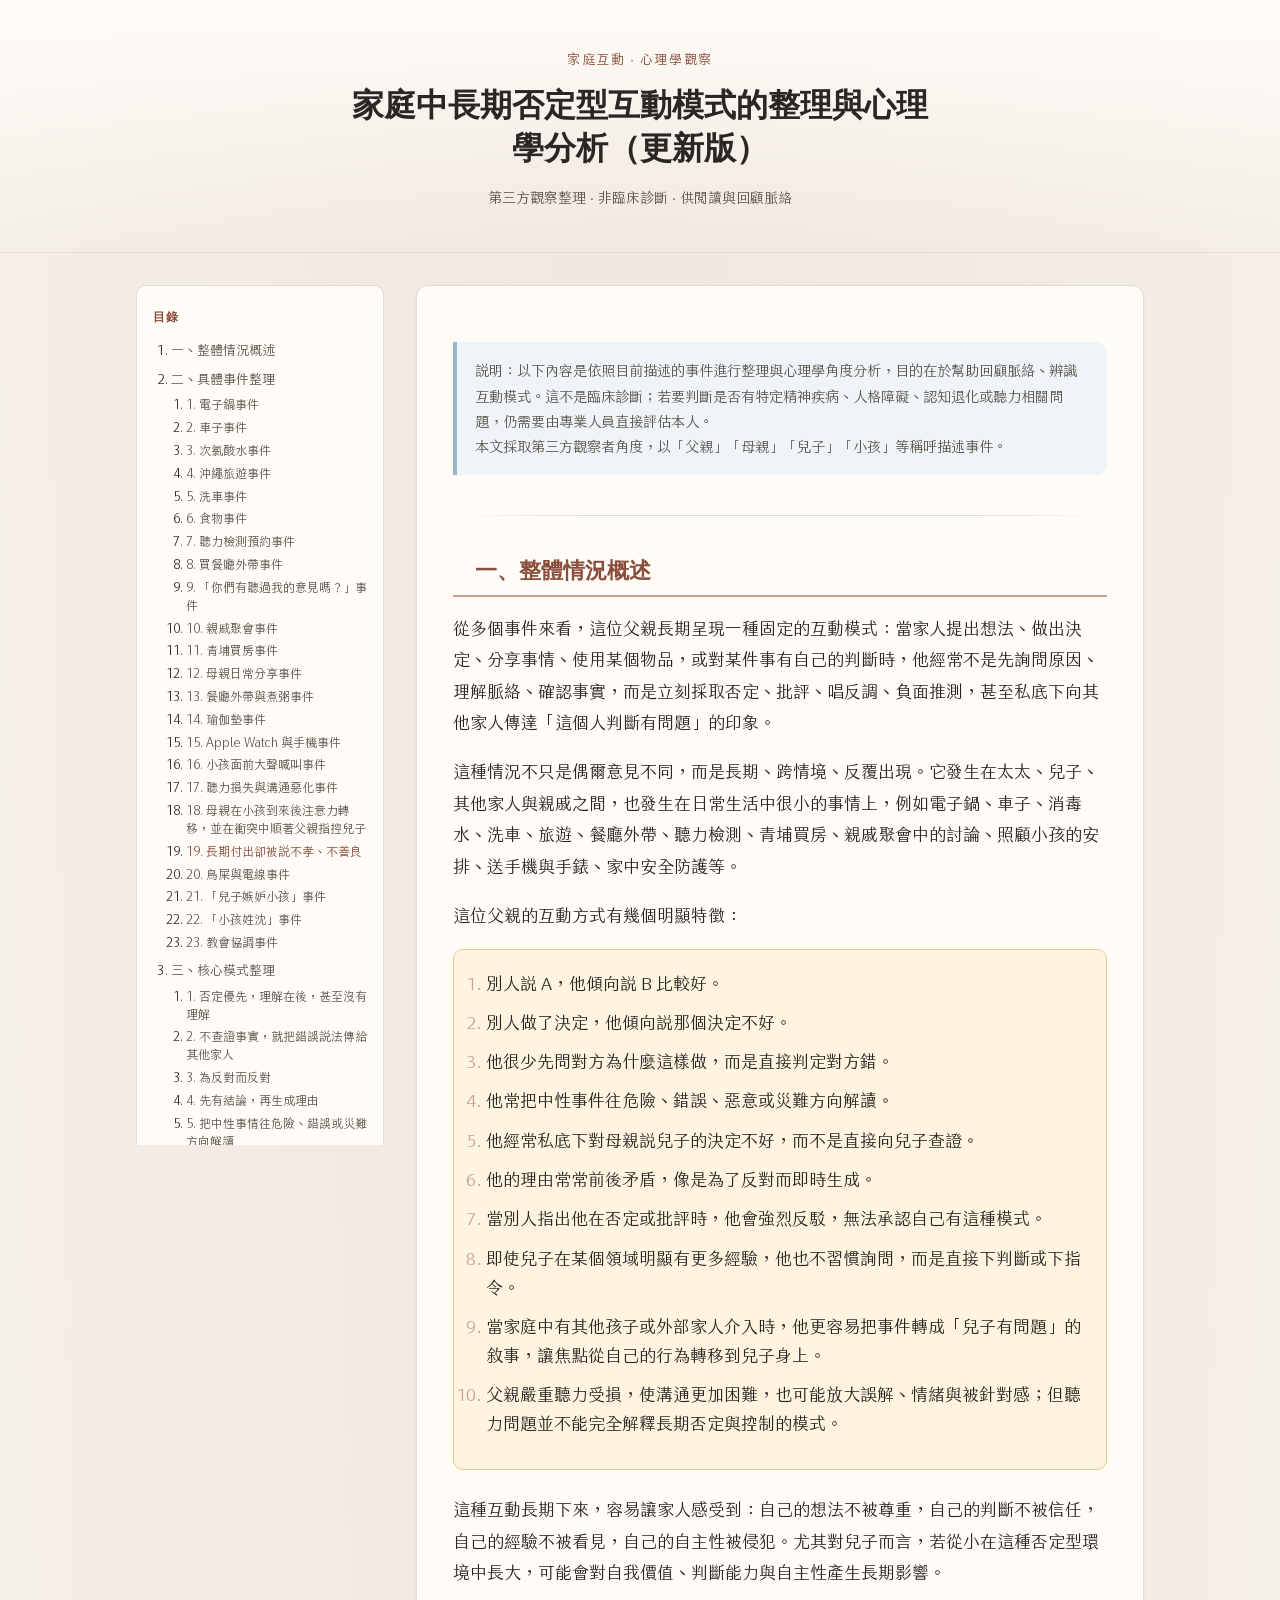
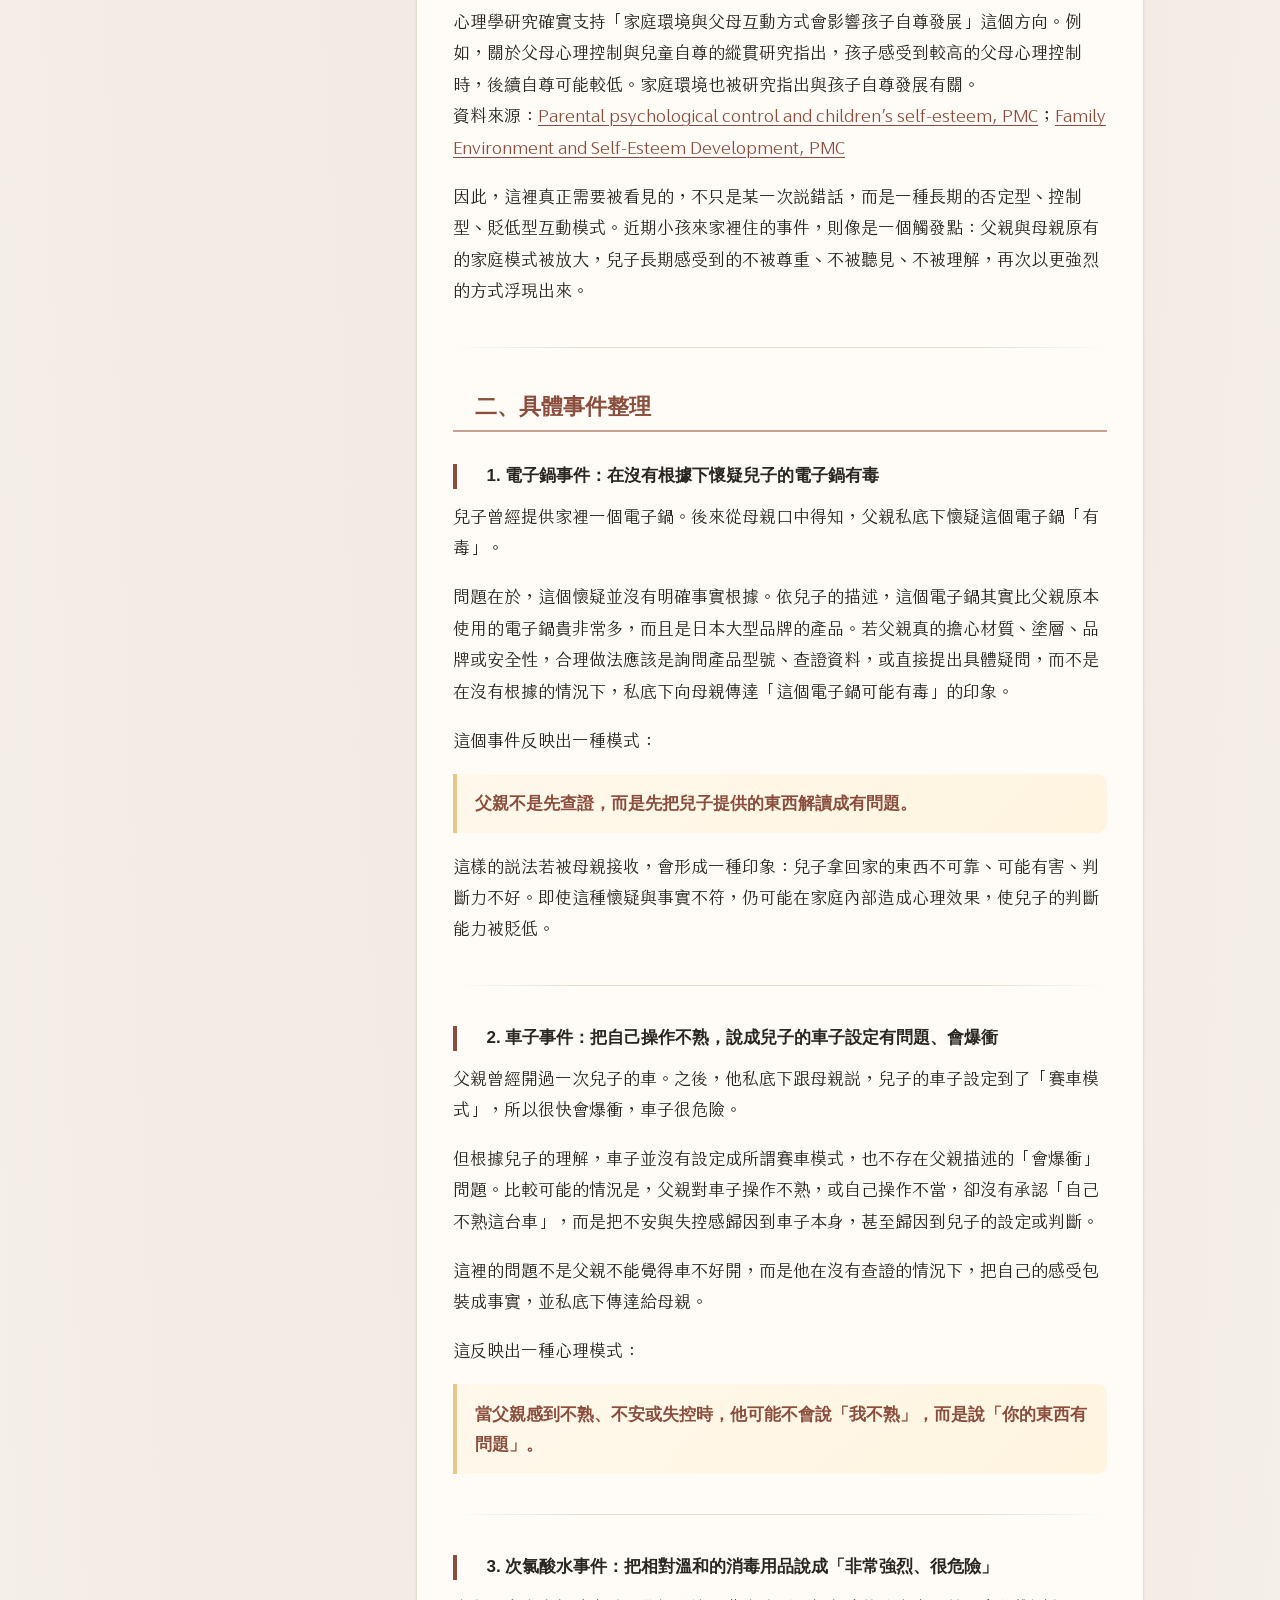
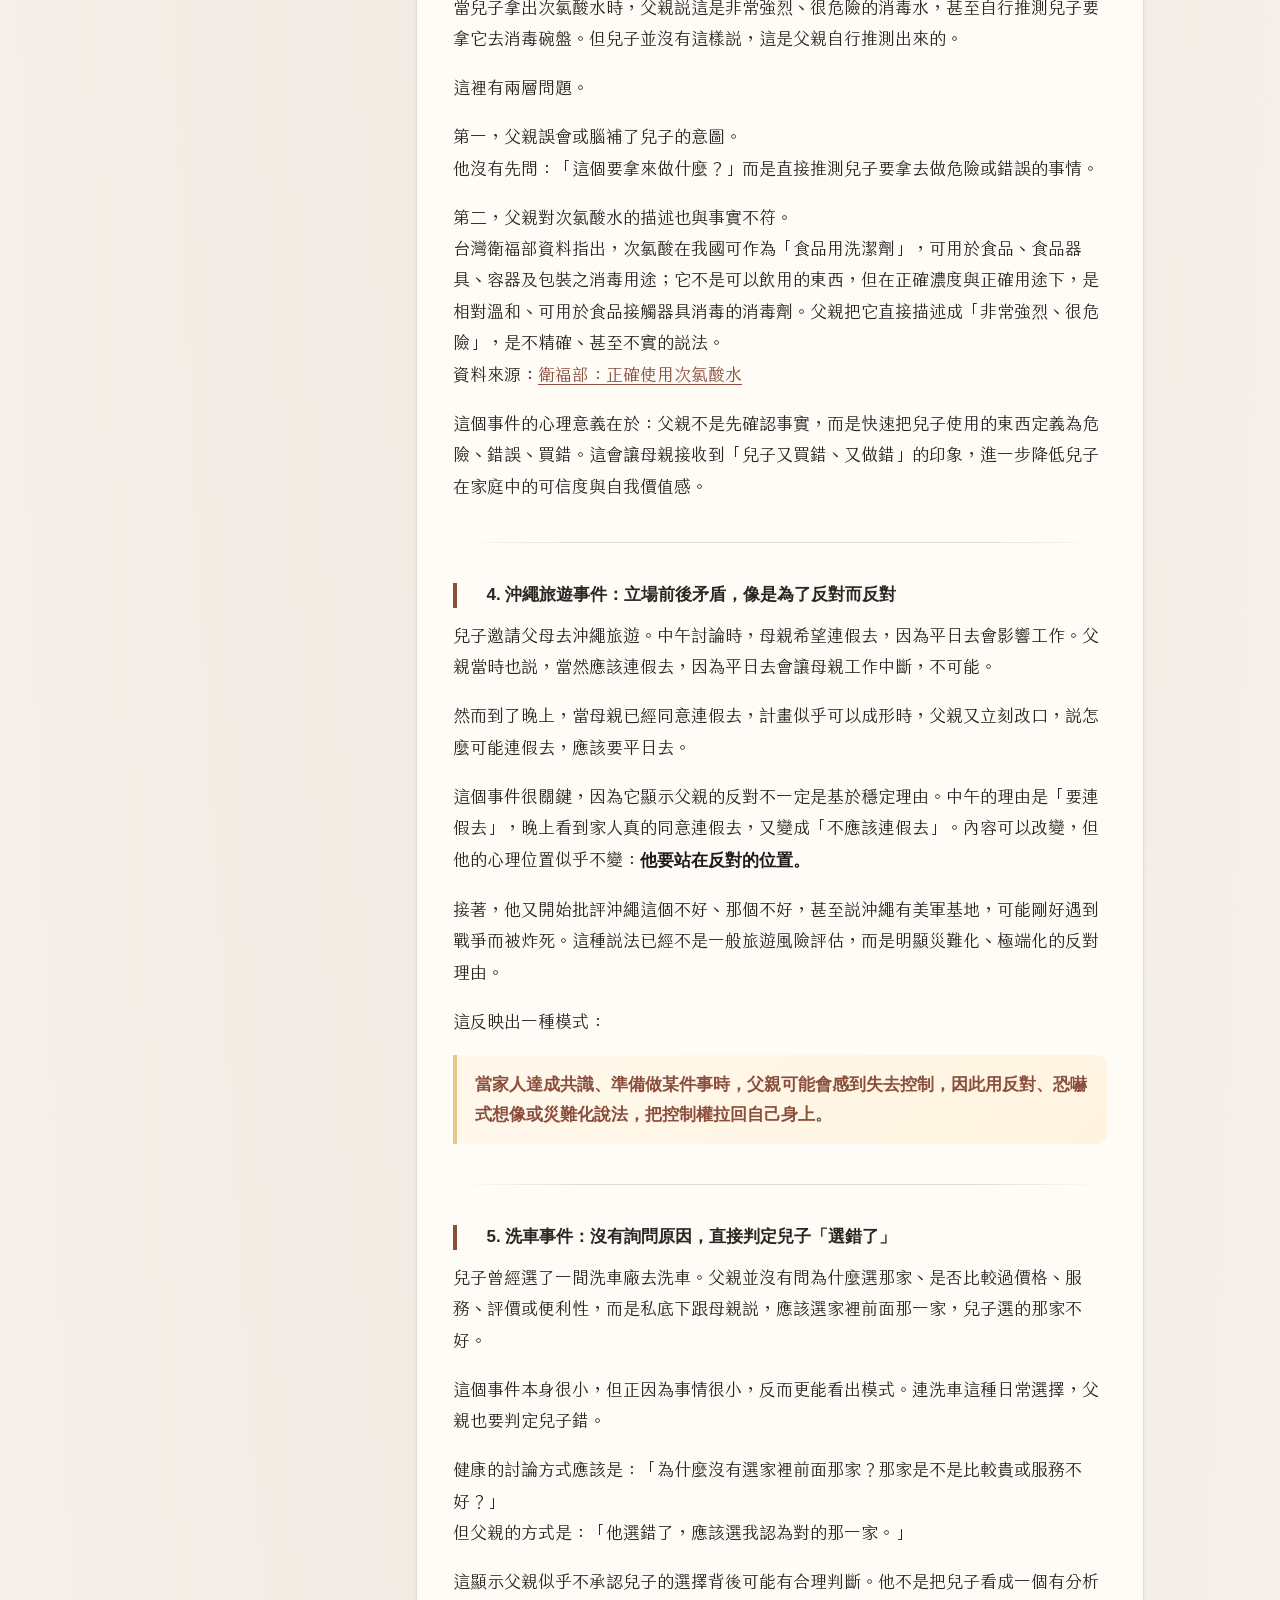
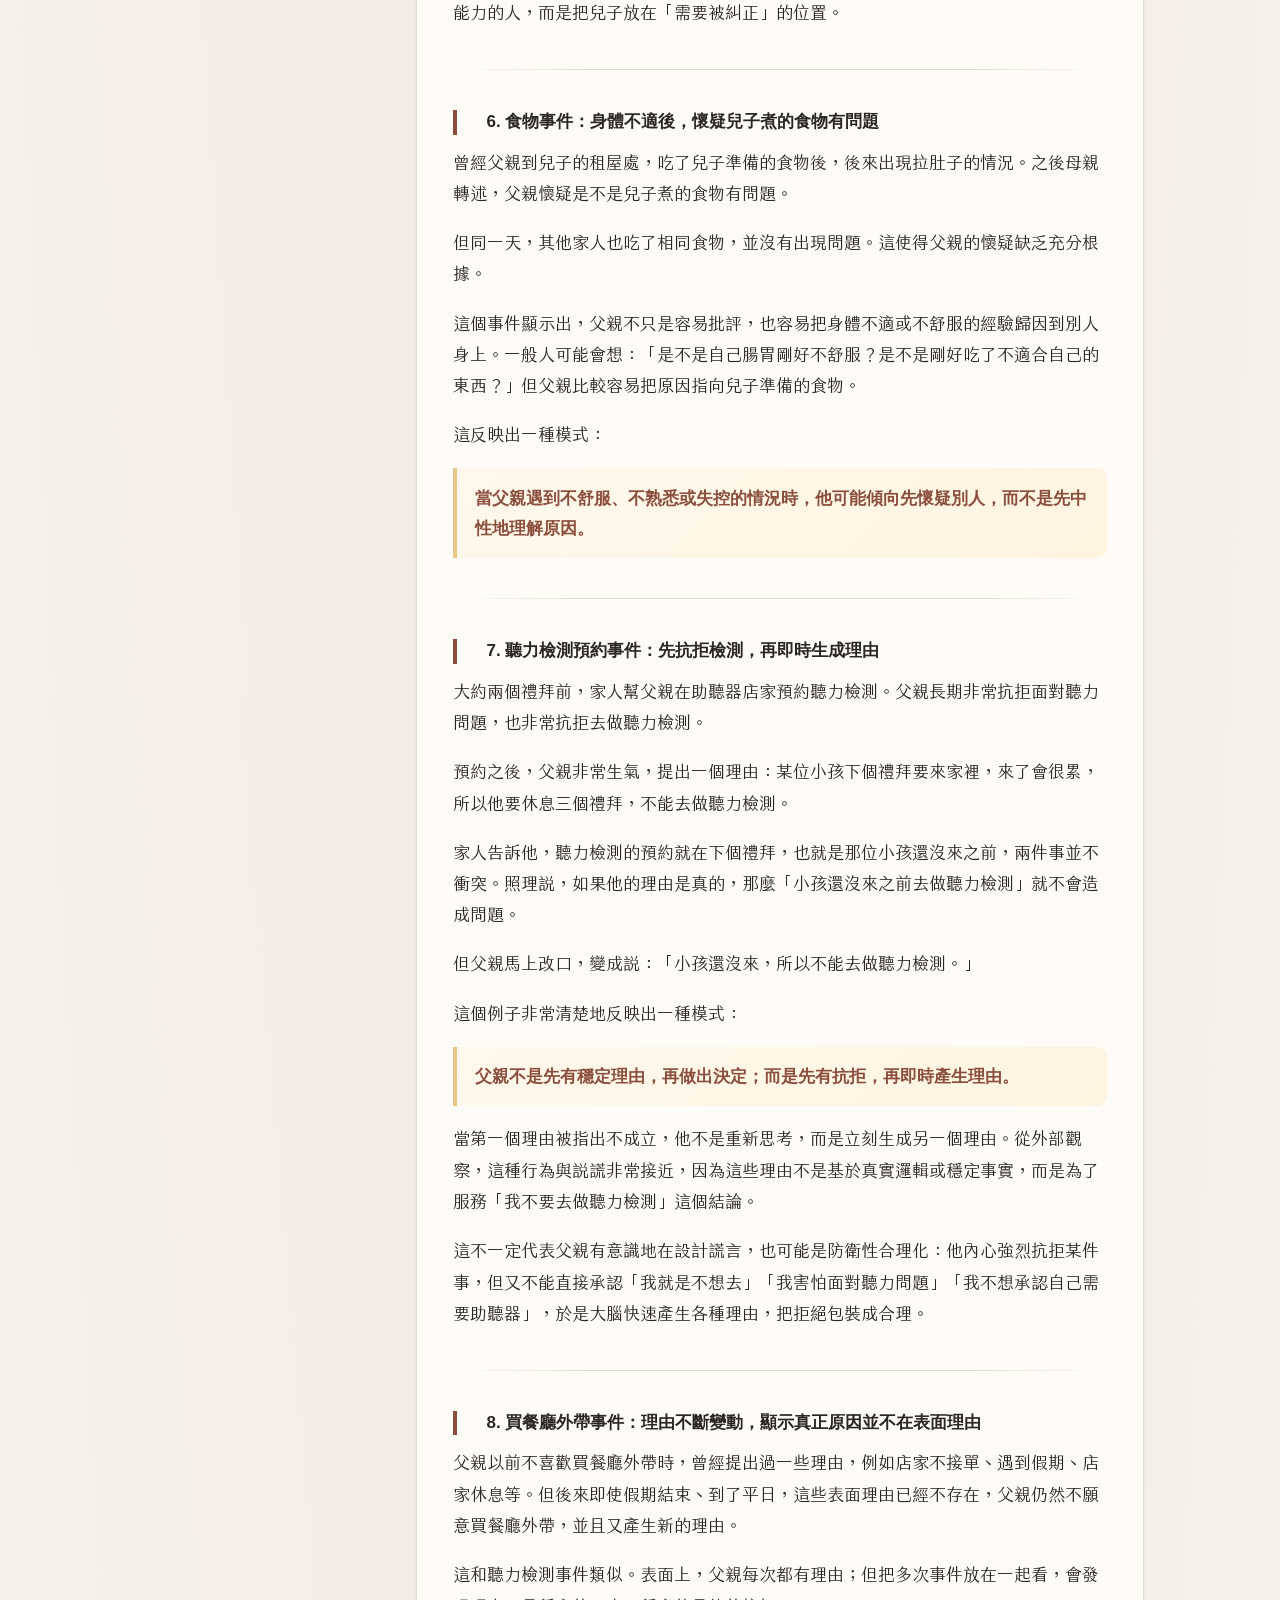
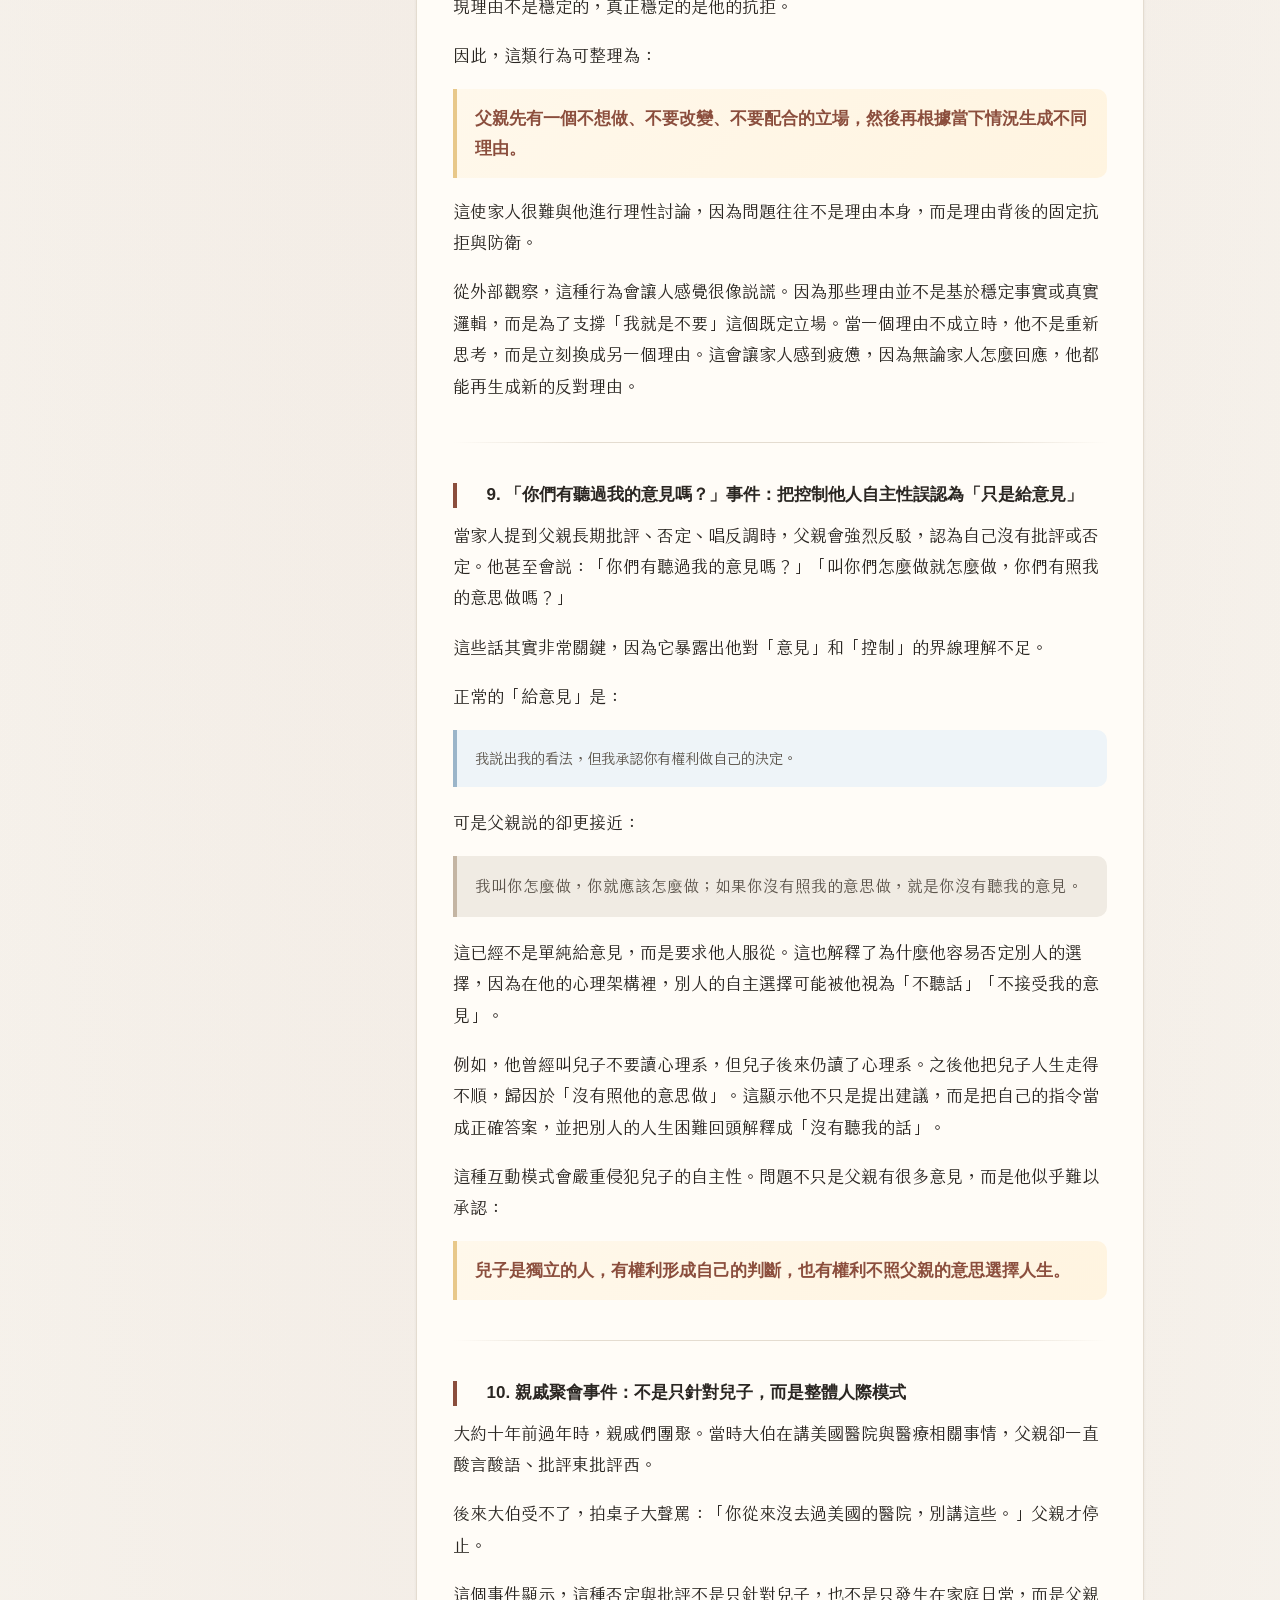
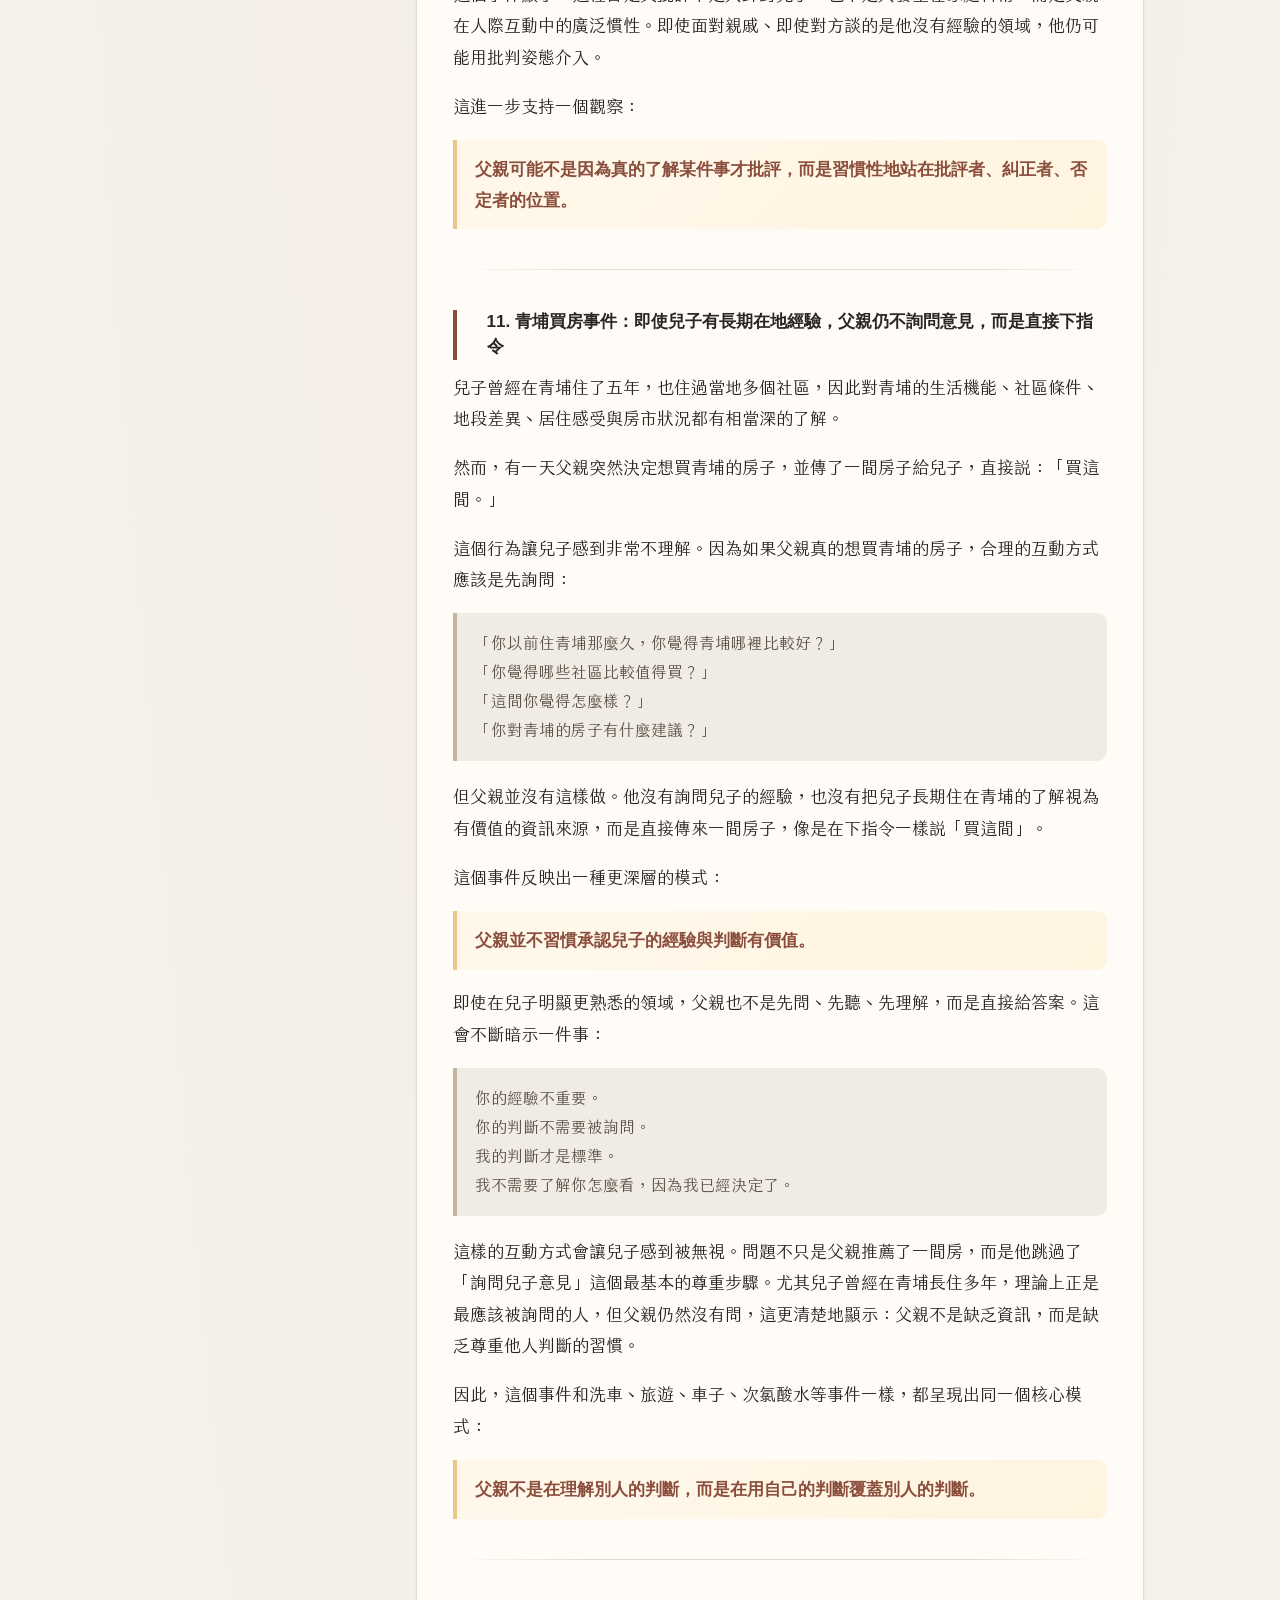
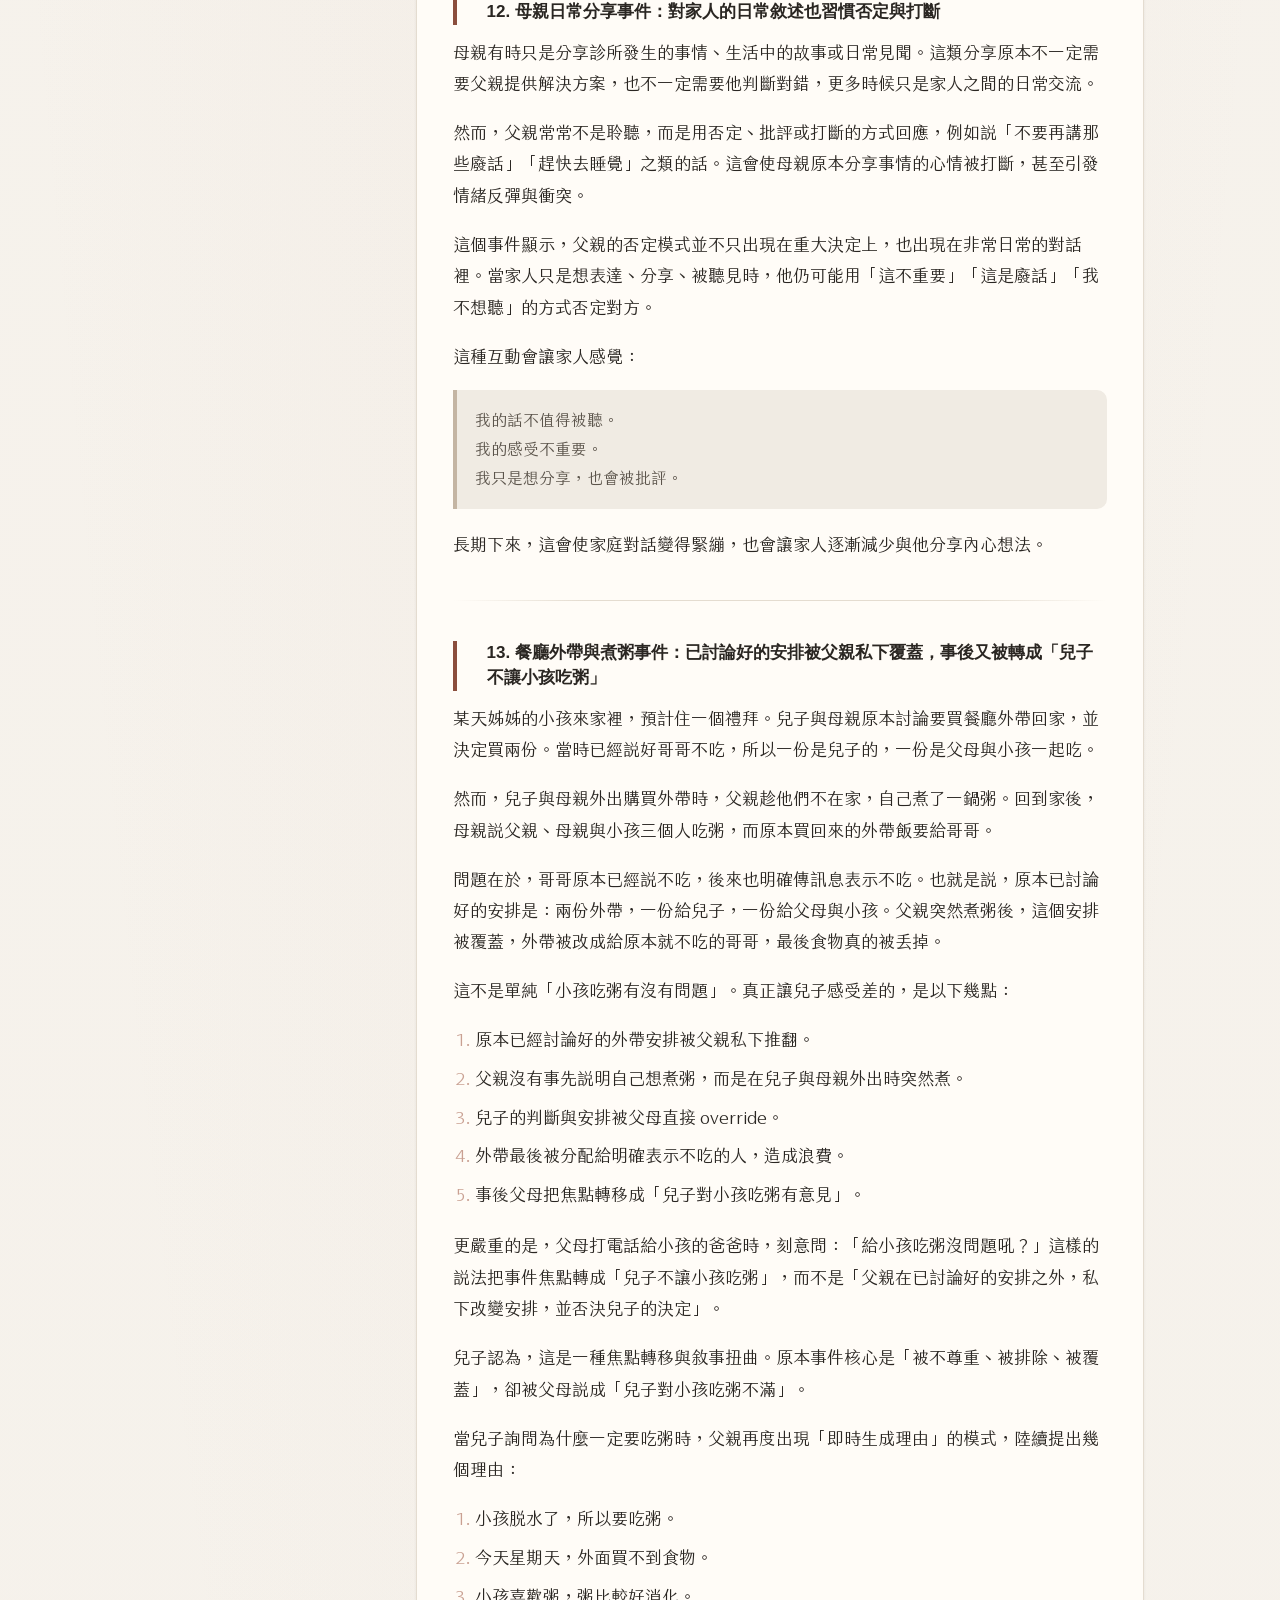
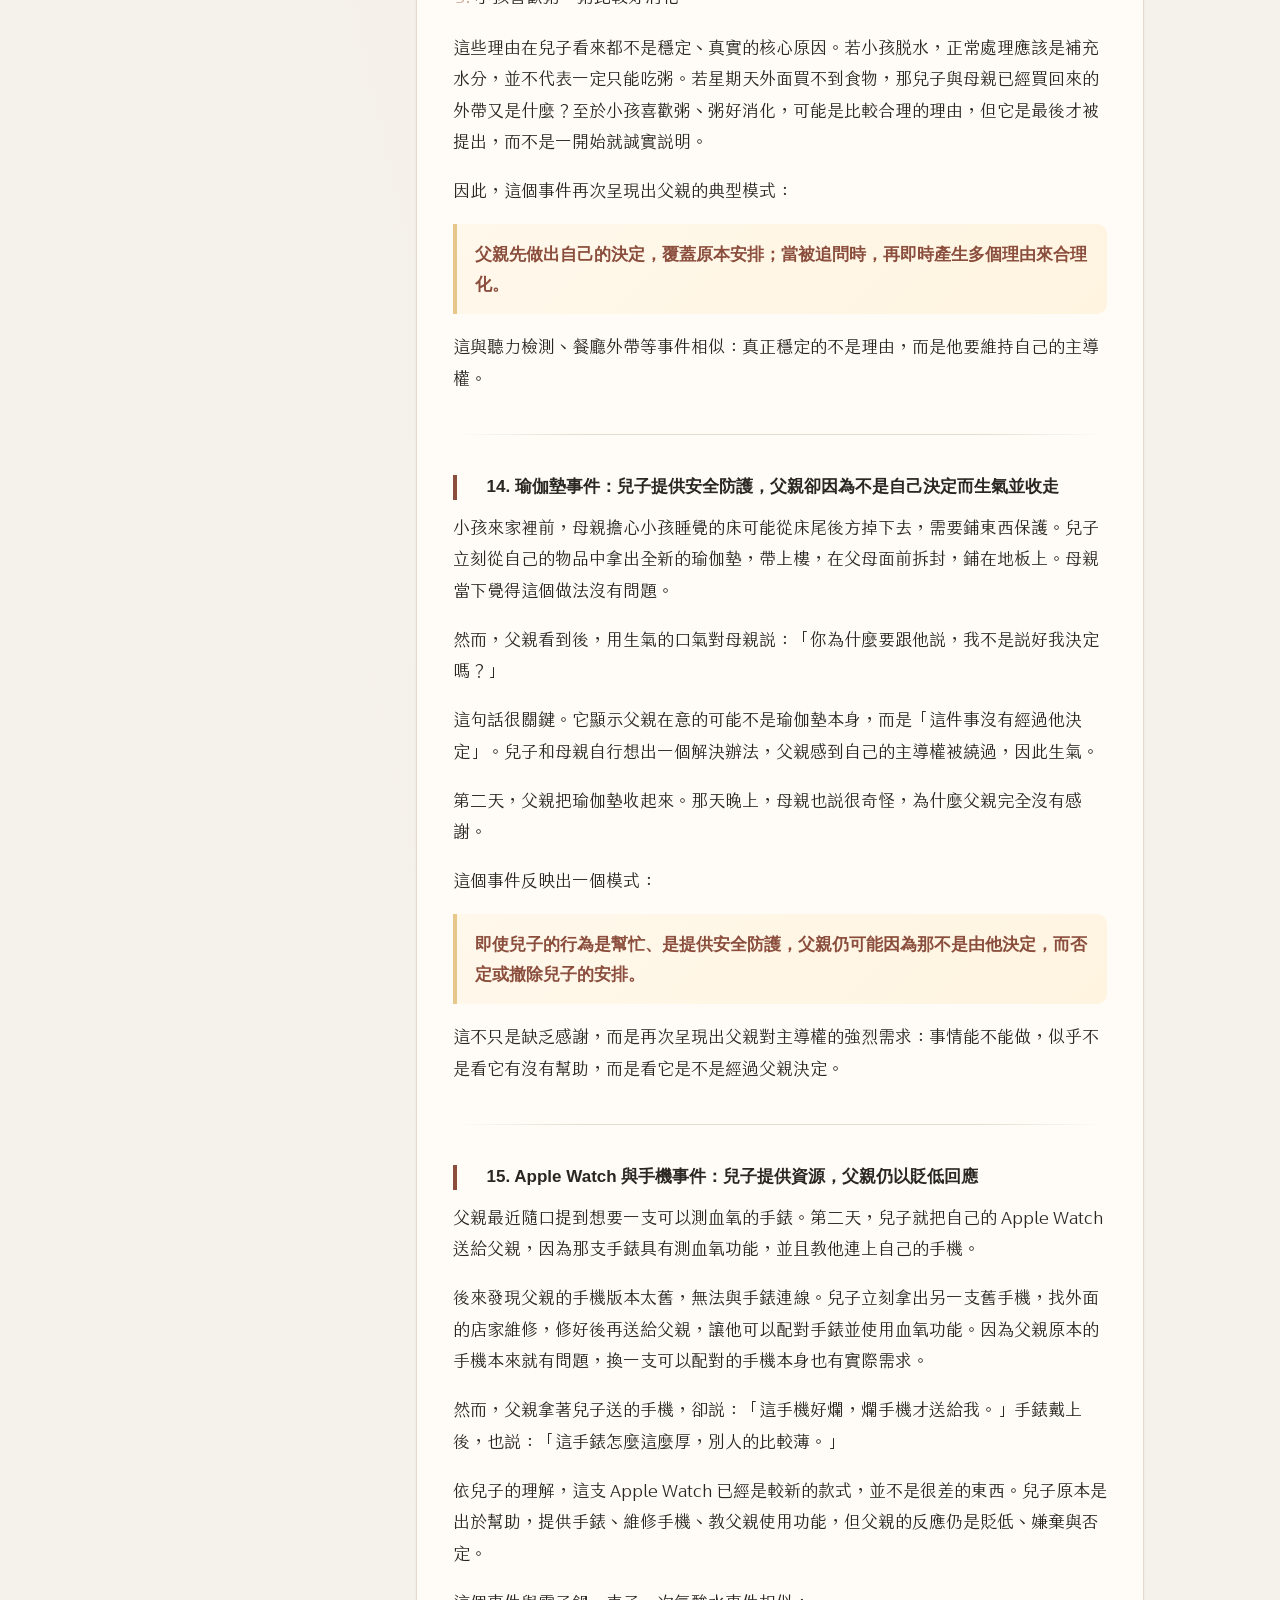
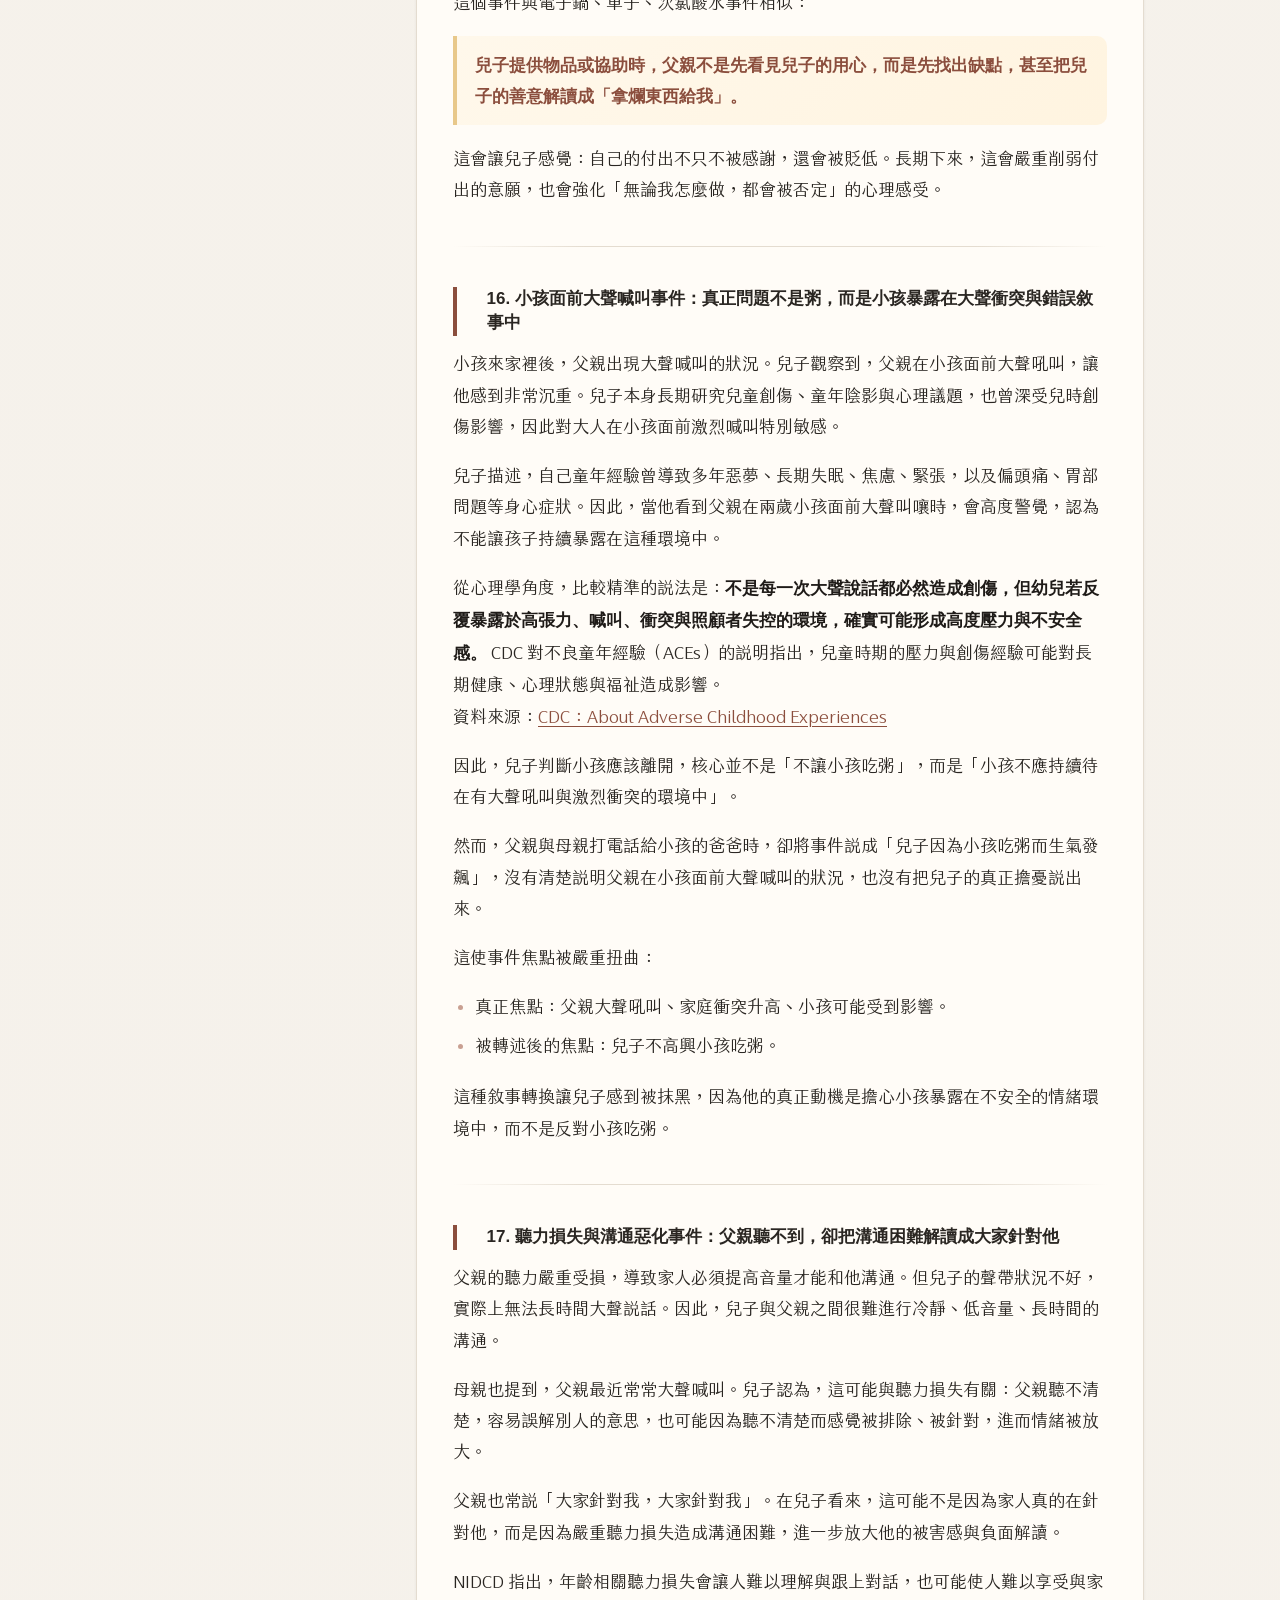
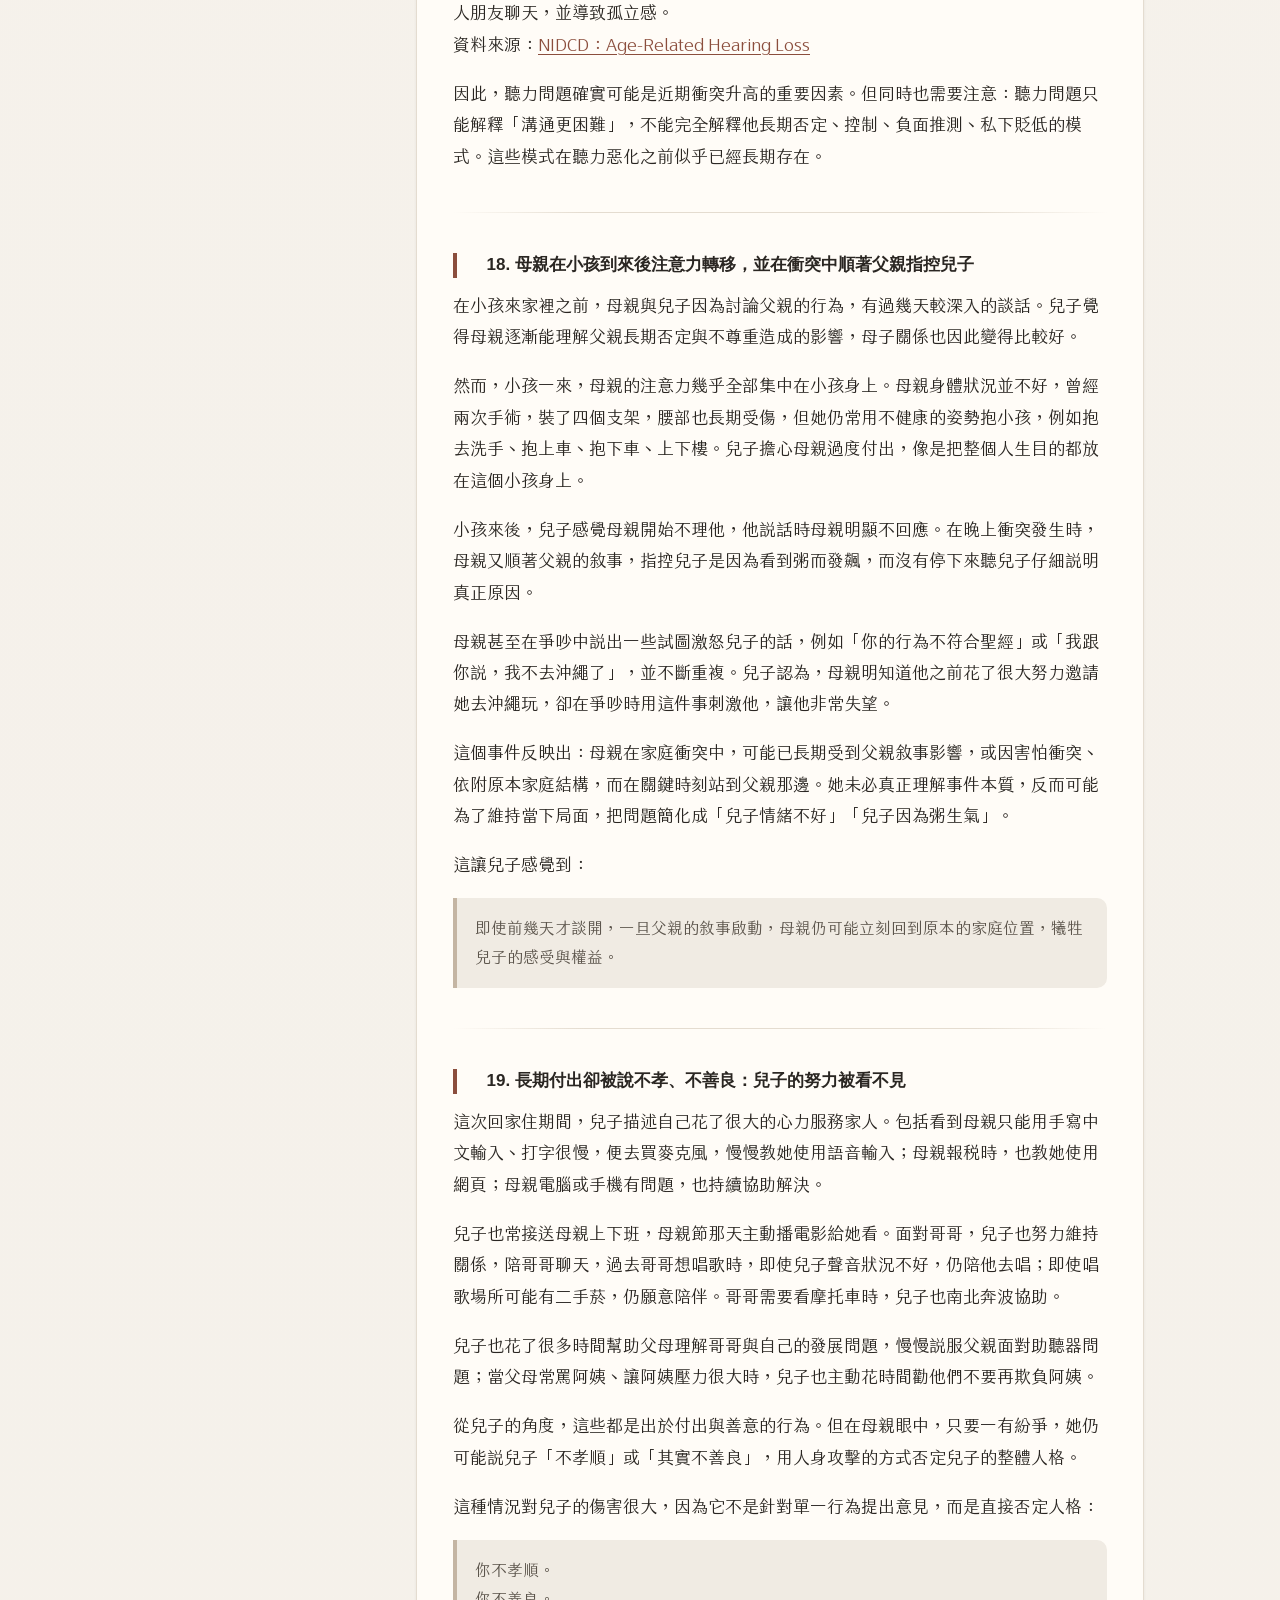
==== commit d6438651: "Use self-hosted JinXuan Book and Bold fonts instead of Google Fonts. Co-authored-by: Cursor <cursora" ====
--- a/index.html
+++ b/index.html
@@ -6,9 +6,6 @@
   <meta name="description" content="家庭中長期否定型互動模式的整理與心理學分析" />
   <meta name="robots" content="index, follow" />
   <title>家庭中長期否定型互動模式的整理與心理學分析（更新版）</title>
-  <link rel="preconnect" href="https://fonts.googleapis.com" />
-  <link rel="preconnect" href="https://fonts.gstatic.com" crossorigin />
-  <link href="https://fonts.googleapis.com/css2?family=Noto+Sans+TC:wght@400;500;700&family=Noto+Serif+TC:wght@400;600;700&display=swap" rel="stylesheet" />
   <link rel="stylesheet" href="assets/css/main.css" />
 </head>
 <body>
--- a/assets/css/main.css
+++ b/assets/css/main.css
@@ -1,3 +1,19 @@
+@font-face {
+  font-family: "金萱";
+  font-weight: 400;
+  font-style: normal;
+  font-display: swap;
+  src: url("../../fonts/金萱3.0 三分糖 jfjinxuan3.0-Book.ttf") format("truetype");
+}
+
+@font-face {
+  font-family: "金萱";
+  font-weight: 700;
+  font-style: normal;
+  font-display: swap;
+  src: url("../../fonts/金萱3.0 七分糖 jf-jinxuan-3.0-Bold.otf") format("opentype");
+}
+
 :root {
   --bg: #f7f3ed;
   --bg-card: #fffcf7;
@@ -14,8 +30,8 @@
   --disclaimer-border: #9bb5c9;
   --shadow: 0 1px 3px rgba(42, 38, 34, 0.06);
   --radius: 10px;
-  --font-serif: "Noto Serif TC", "Songti TC", "PMingLiU", serif;
-  --font-sans: "Noto Sans TC", "PingFang TC", "Microsoft JhengHei", sans-serif;
+  --font-serif: "金萱", "PingFang TC", "Microsoft JhengHei", sans-serif;
+  --font-sans: "金萱", "PingFang TC", "Microsoft JhengHei", sans-serif;
   --max-width: 46rem;
   --sidebar-width: 15.5rem;
 }
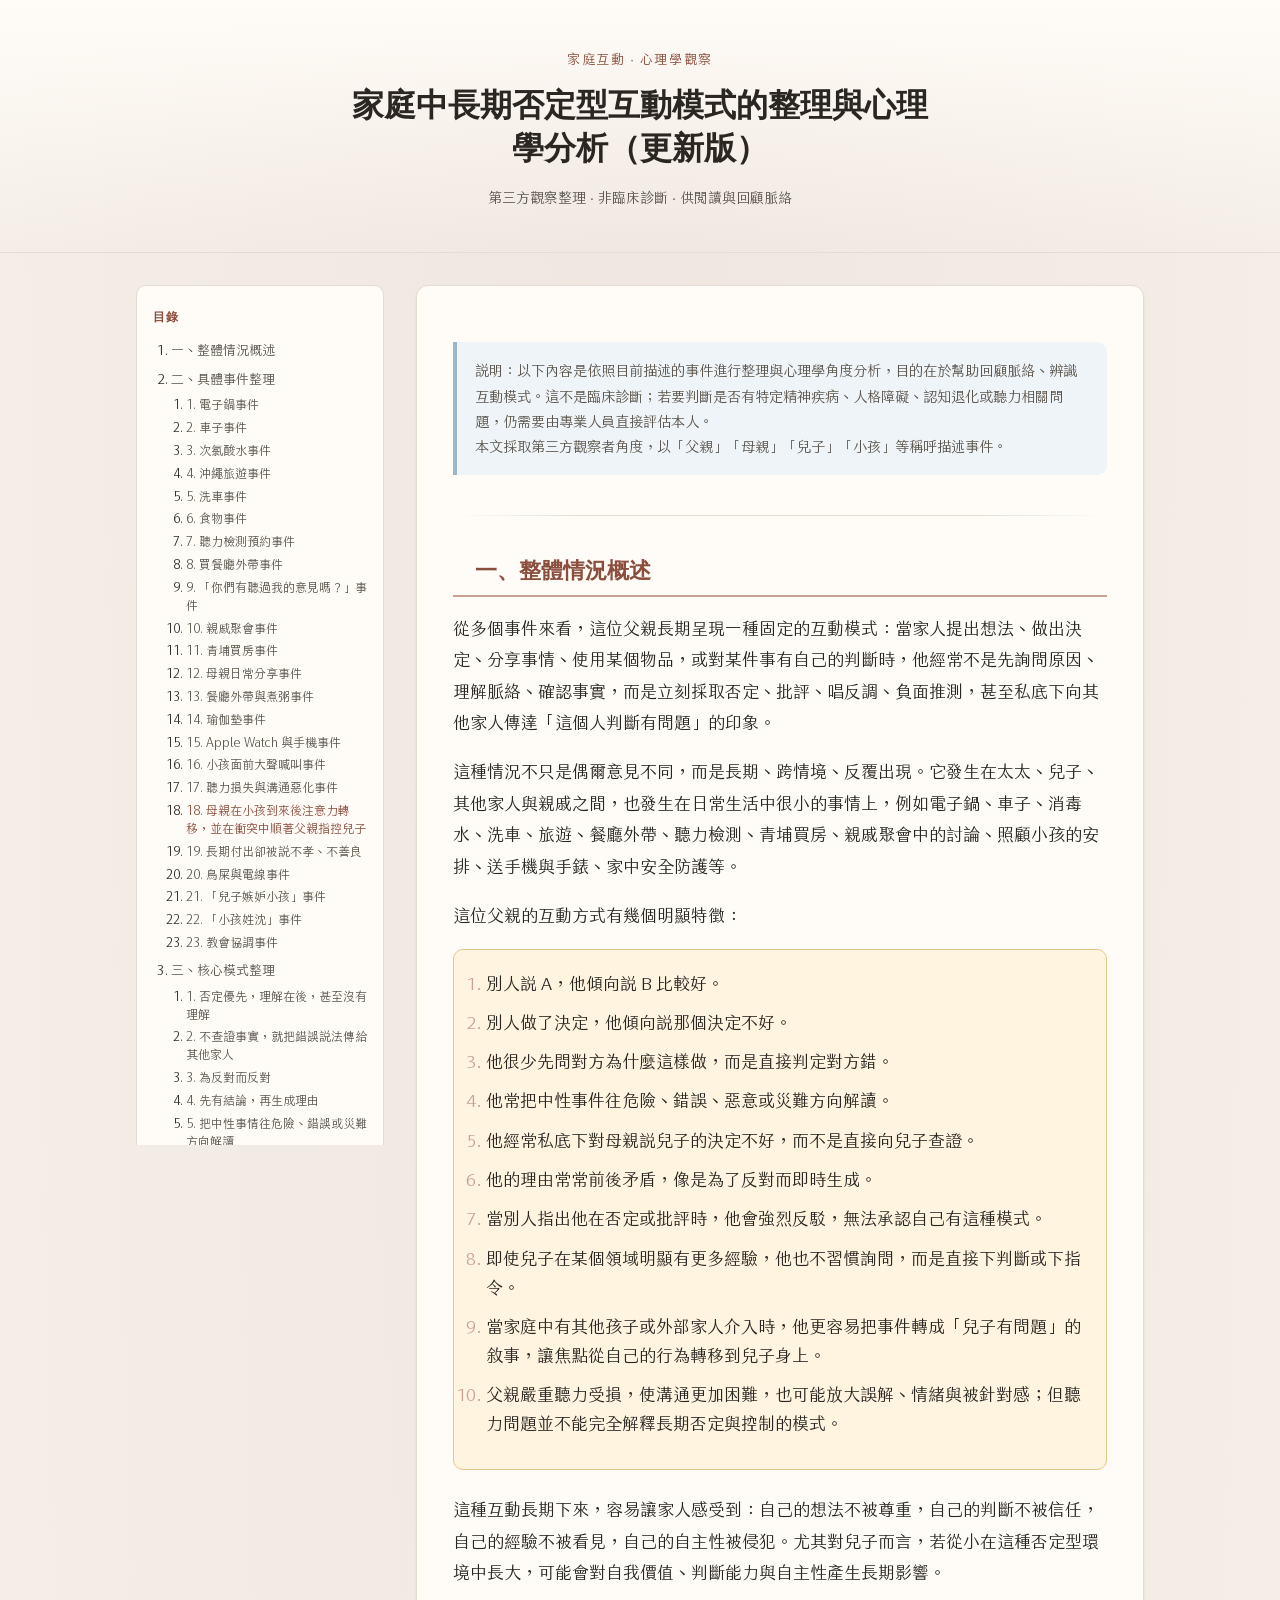
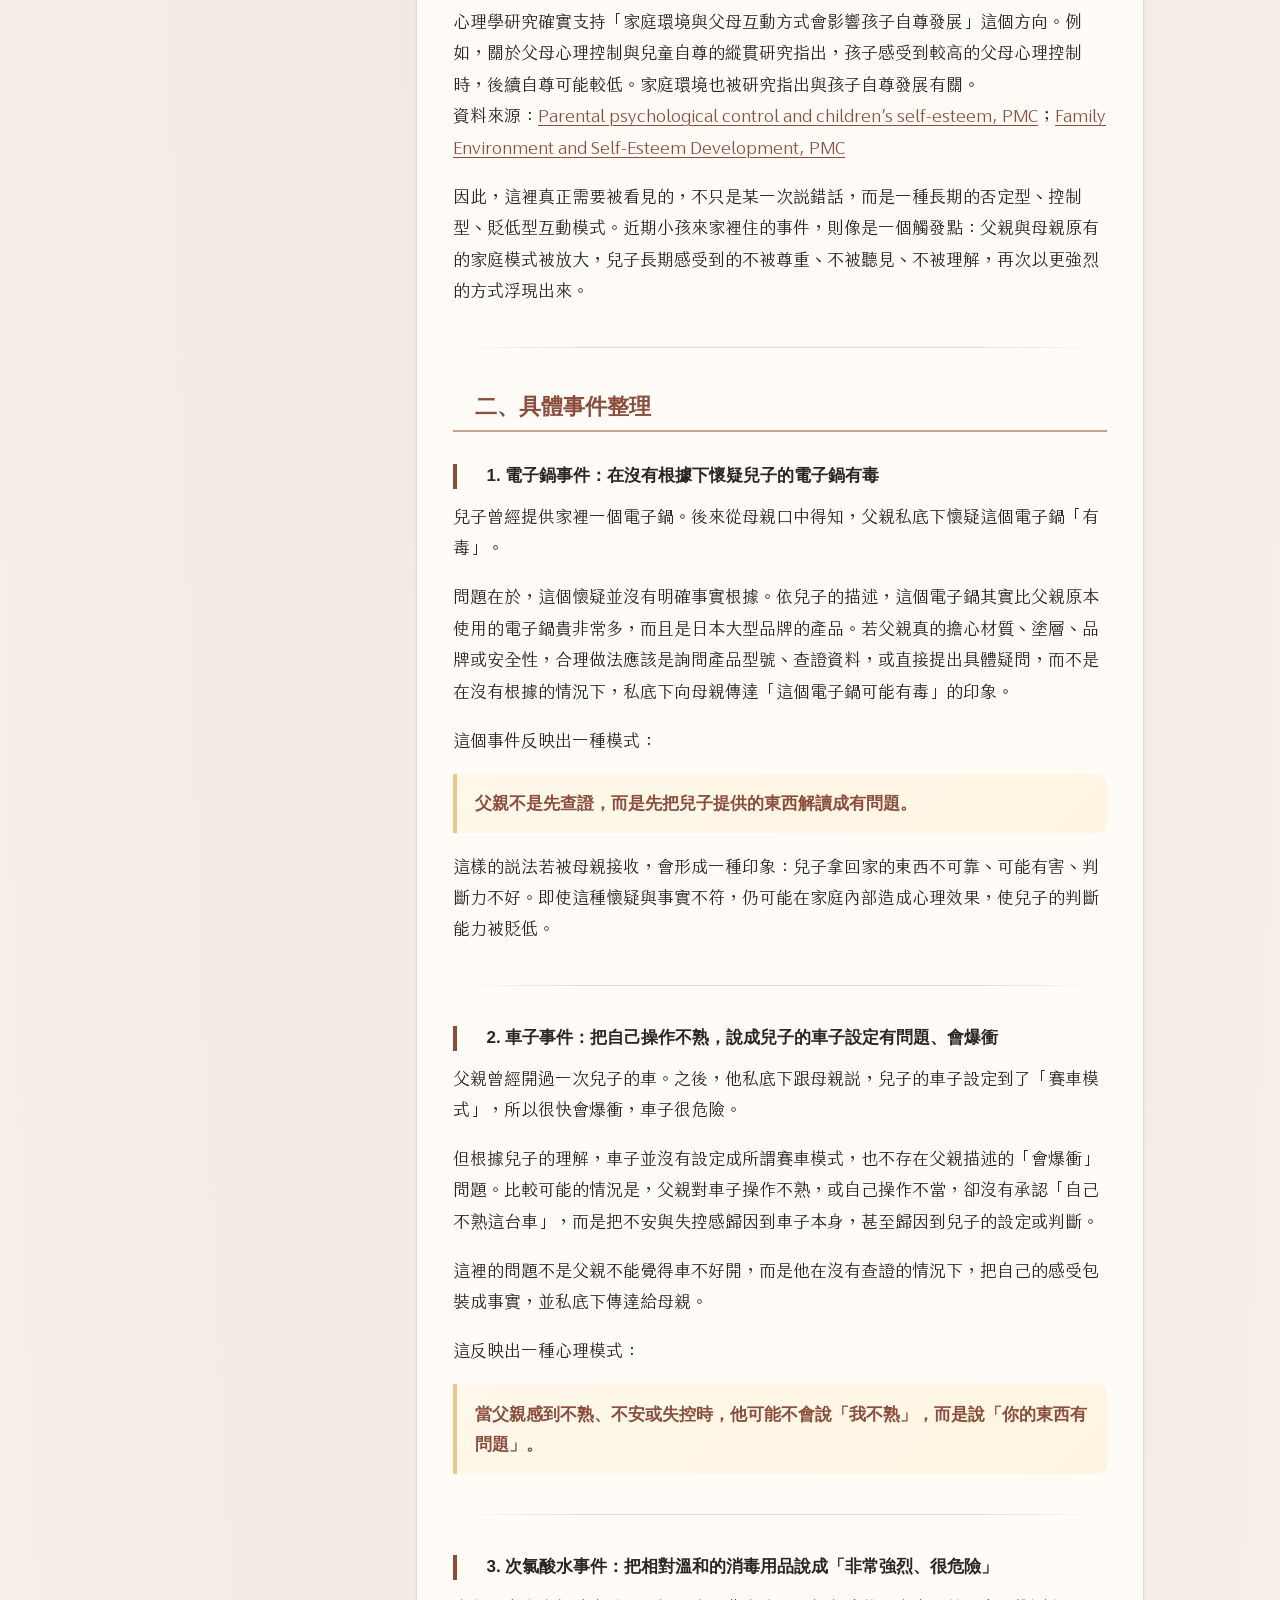
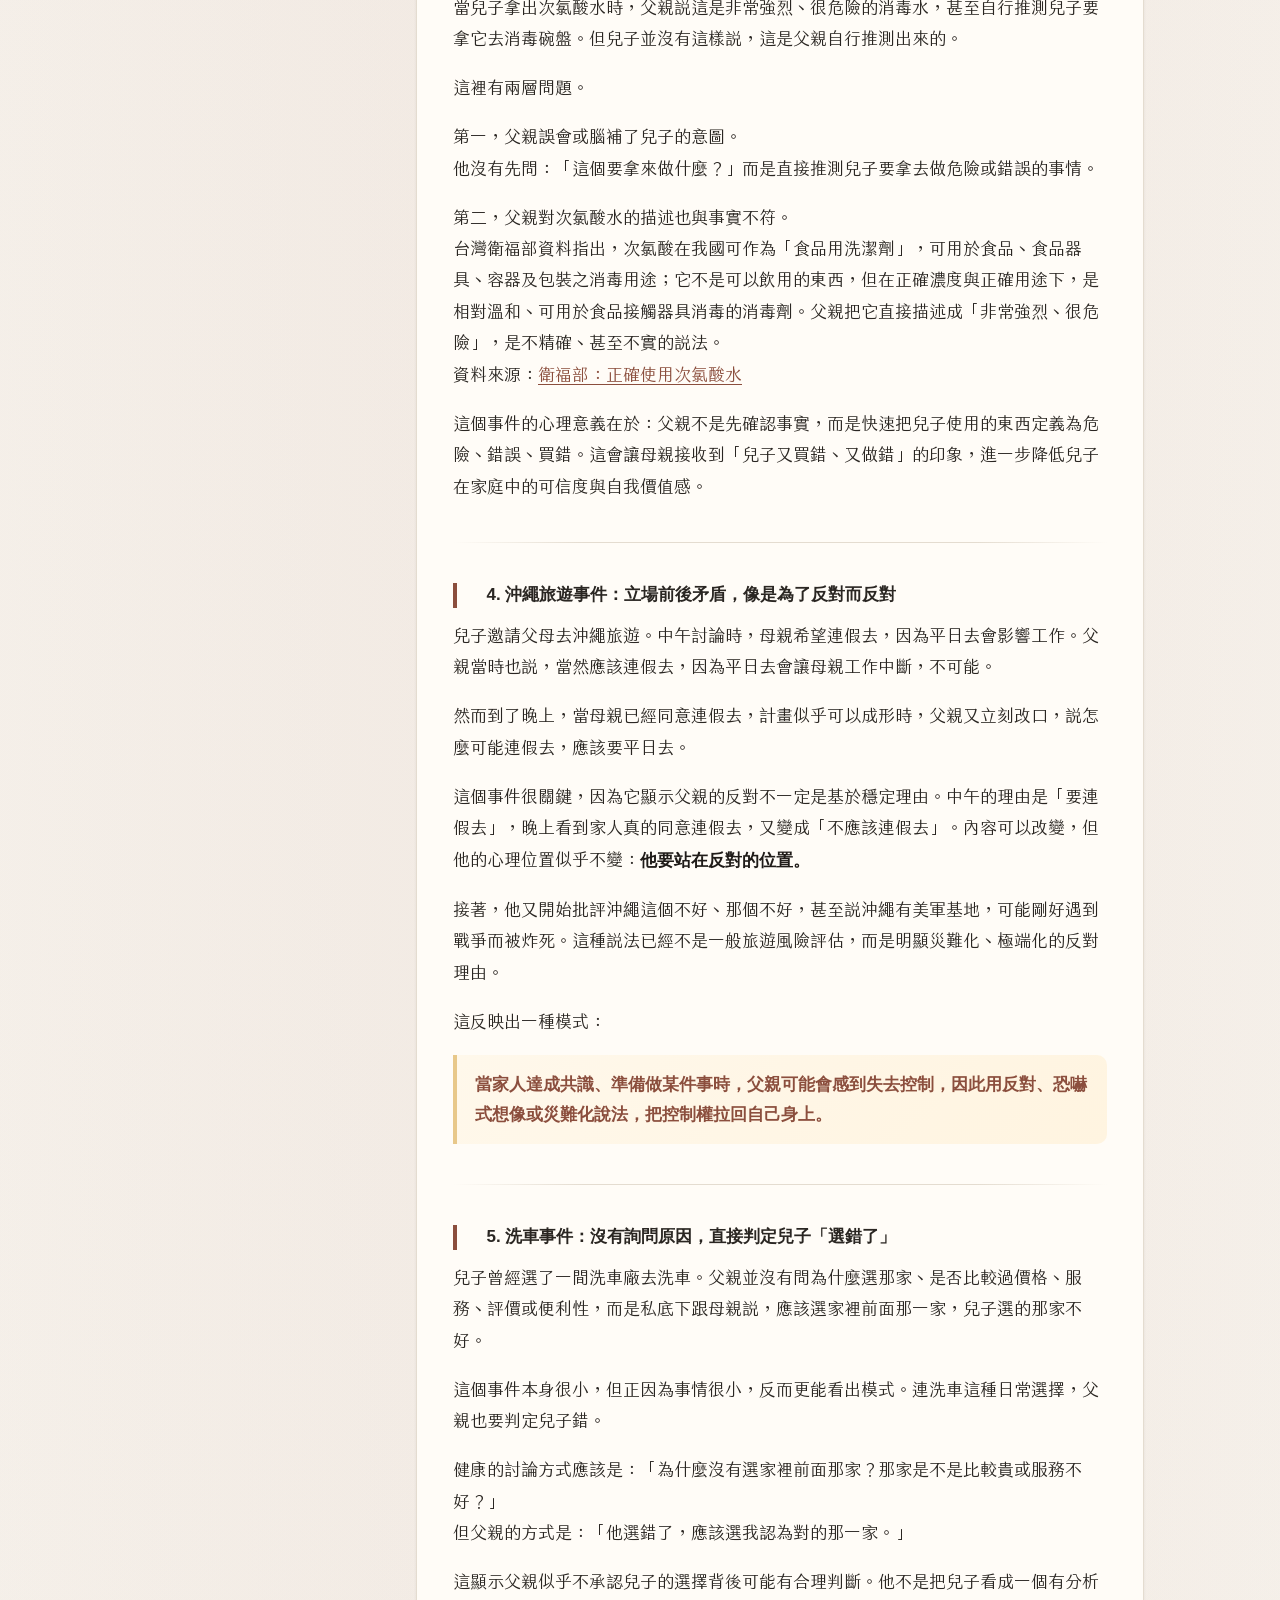
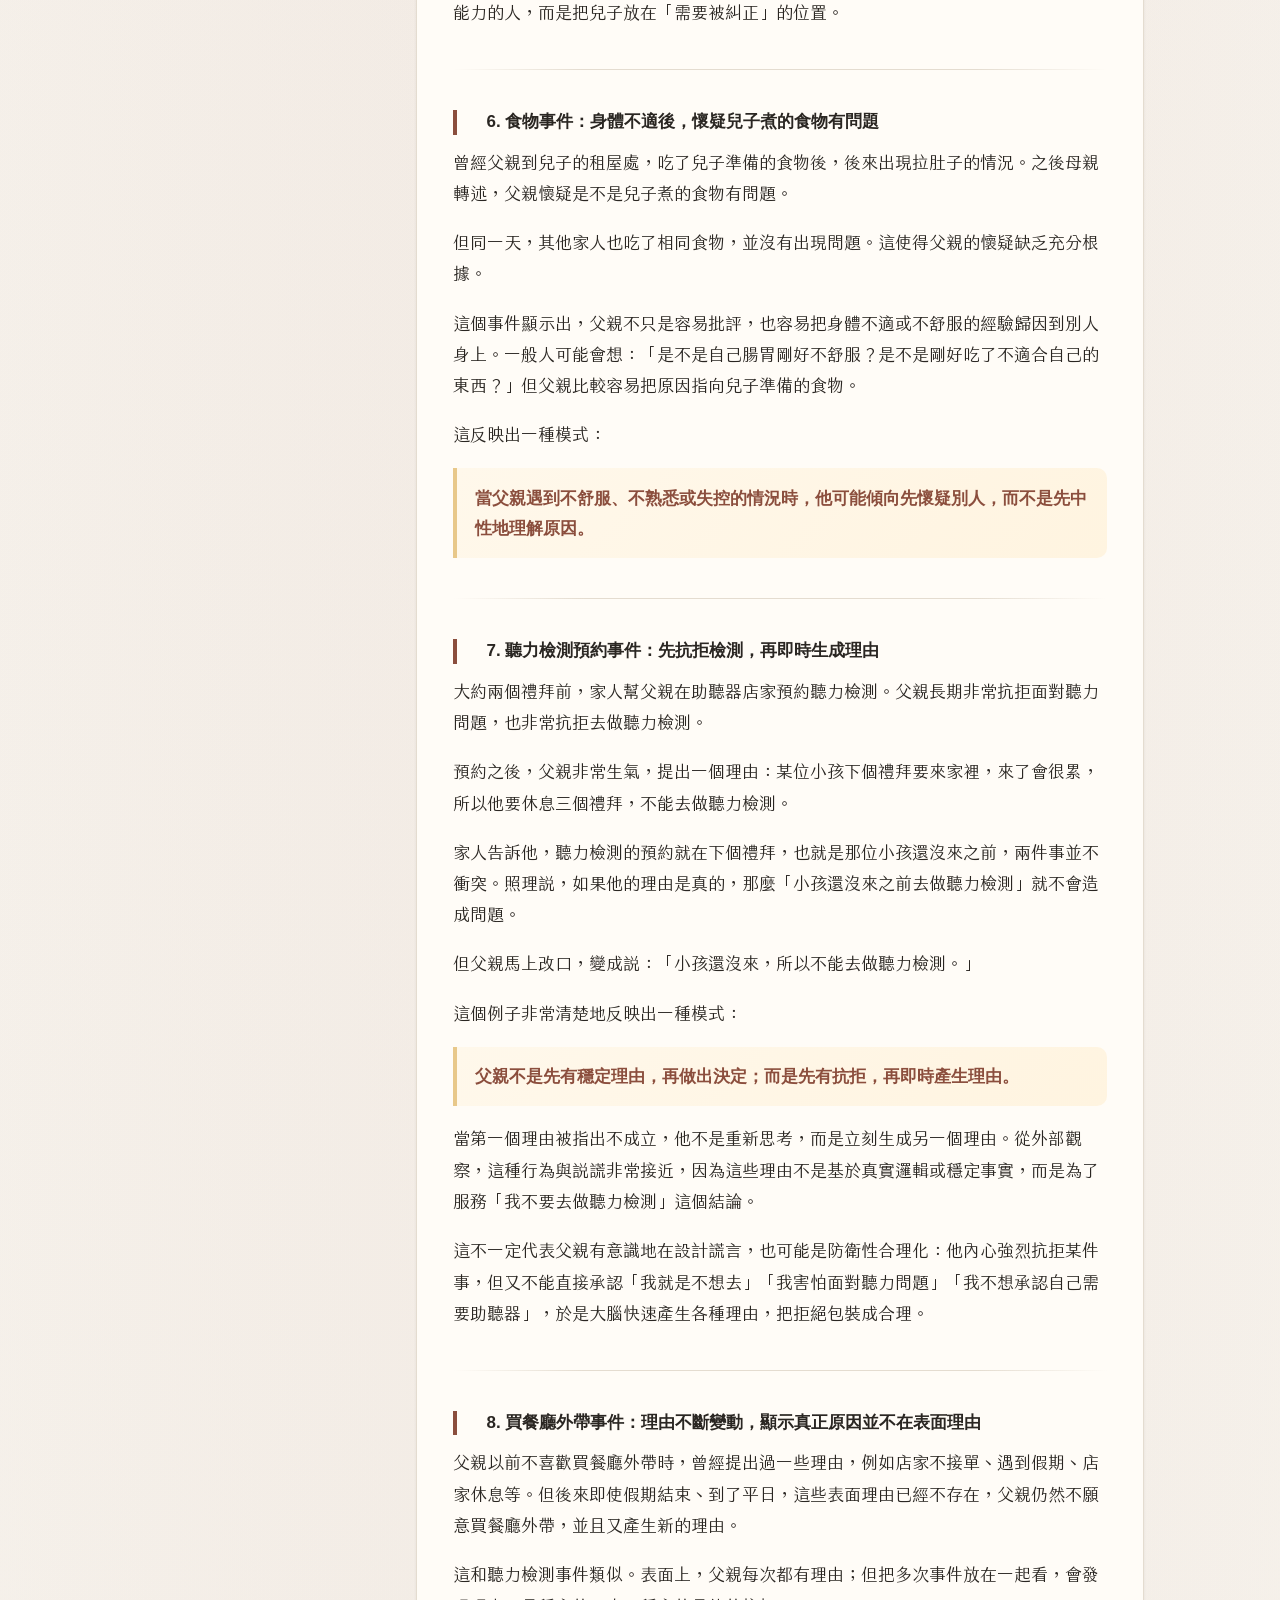
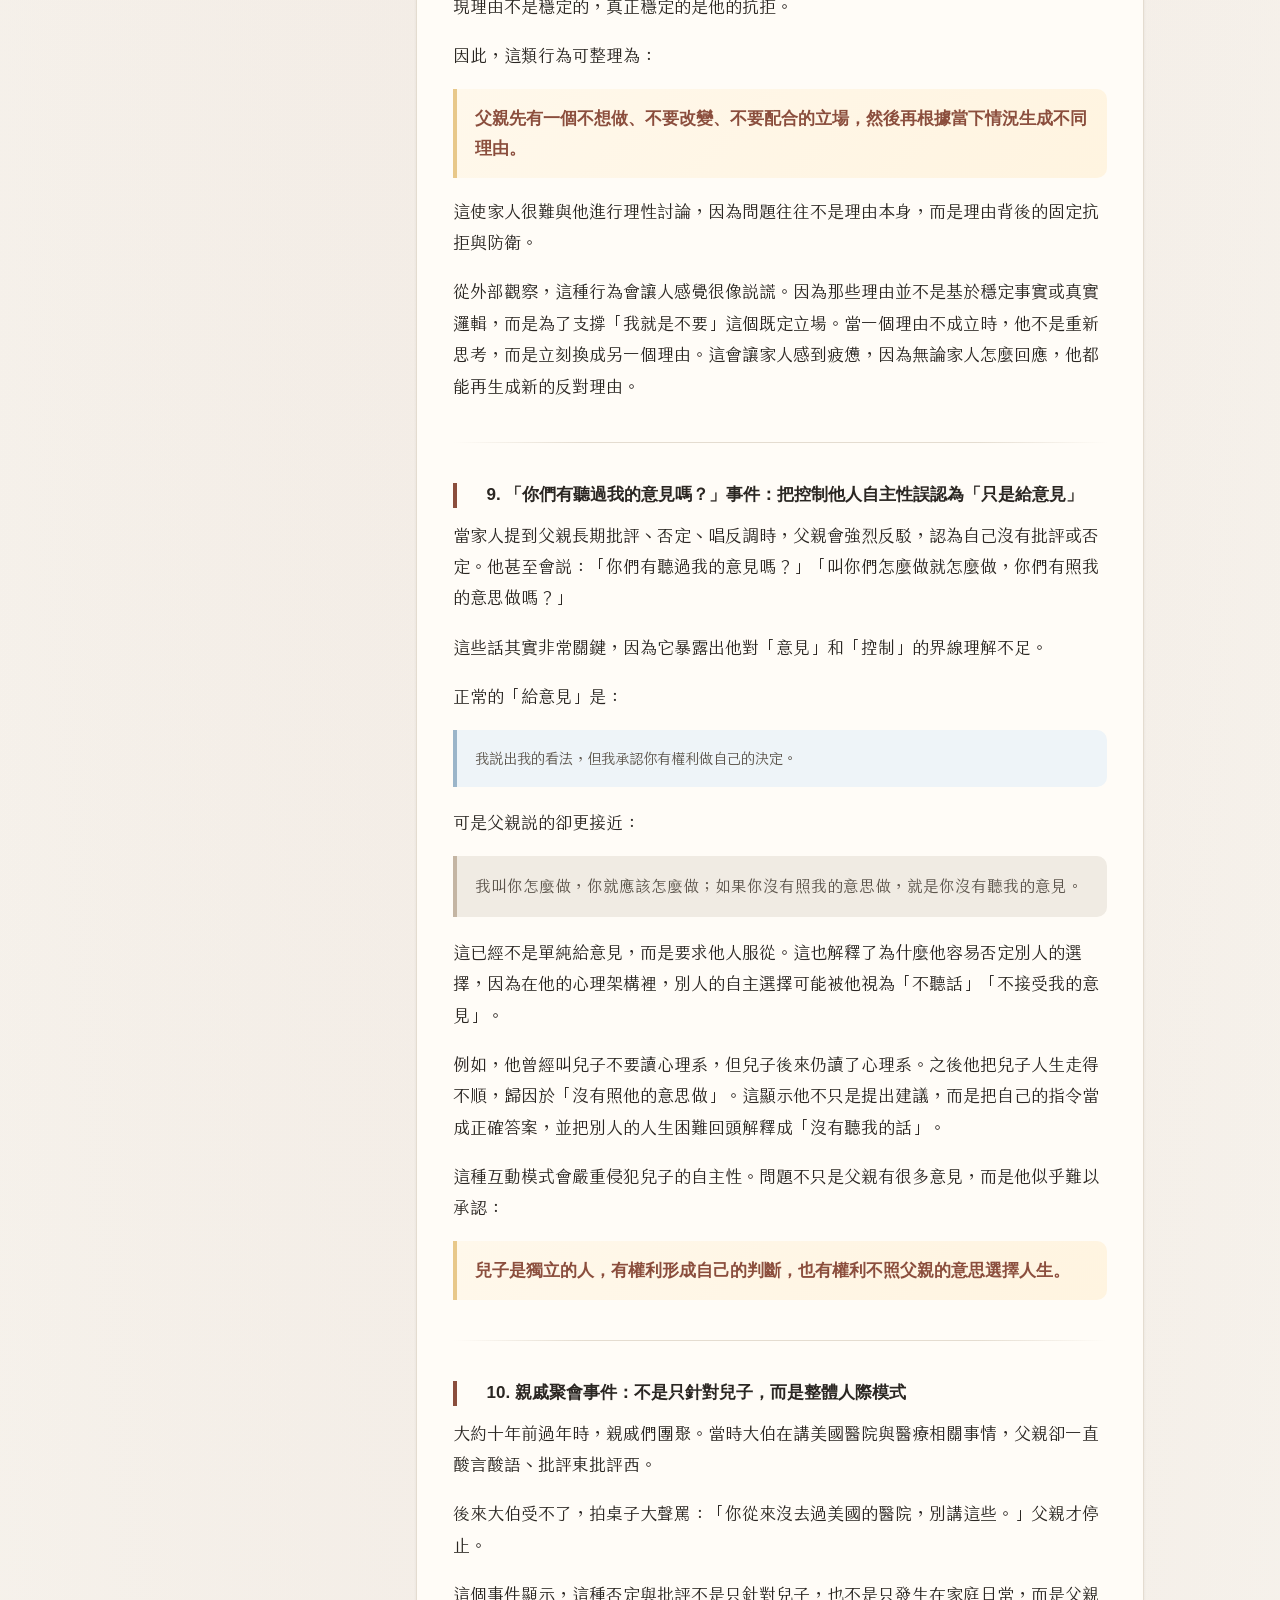
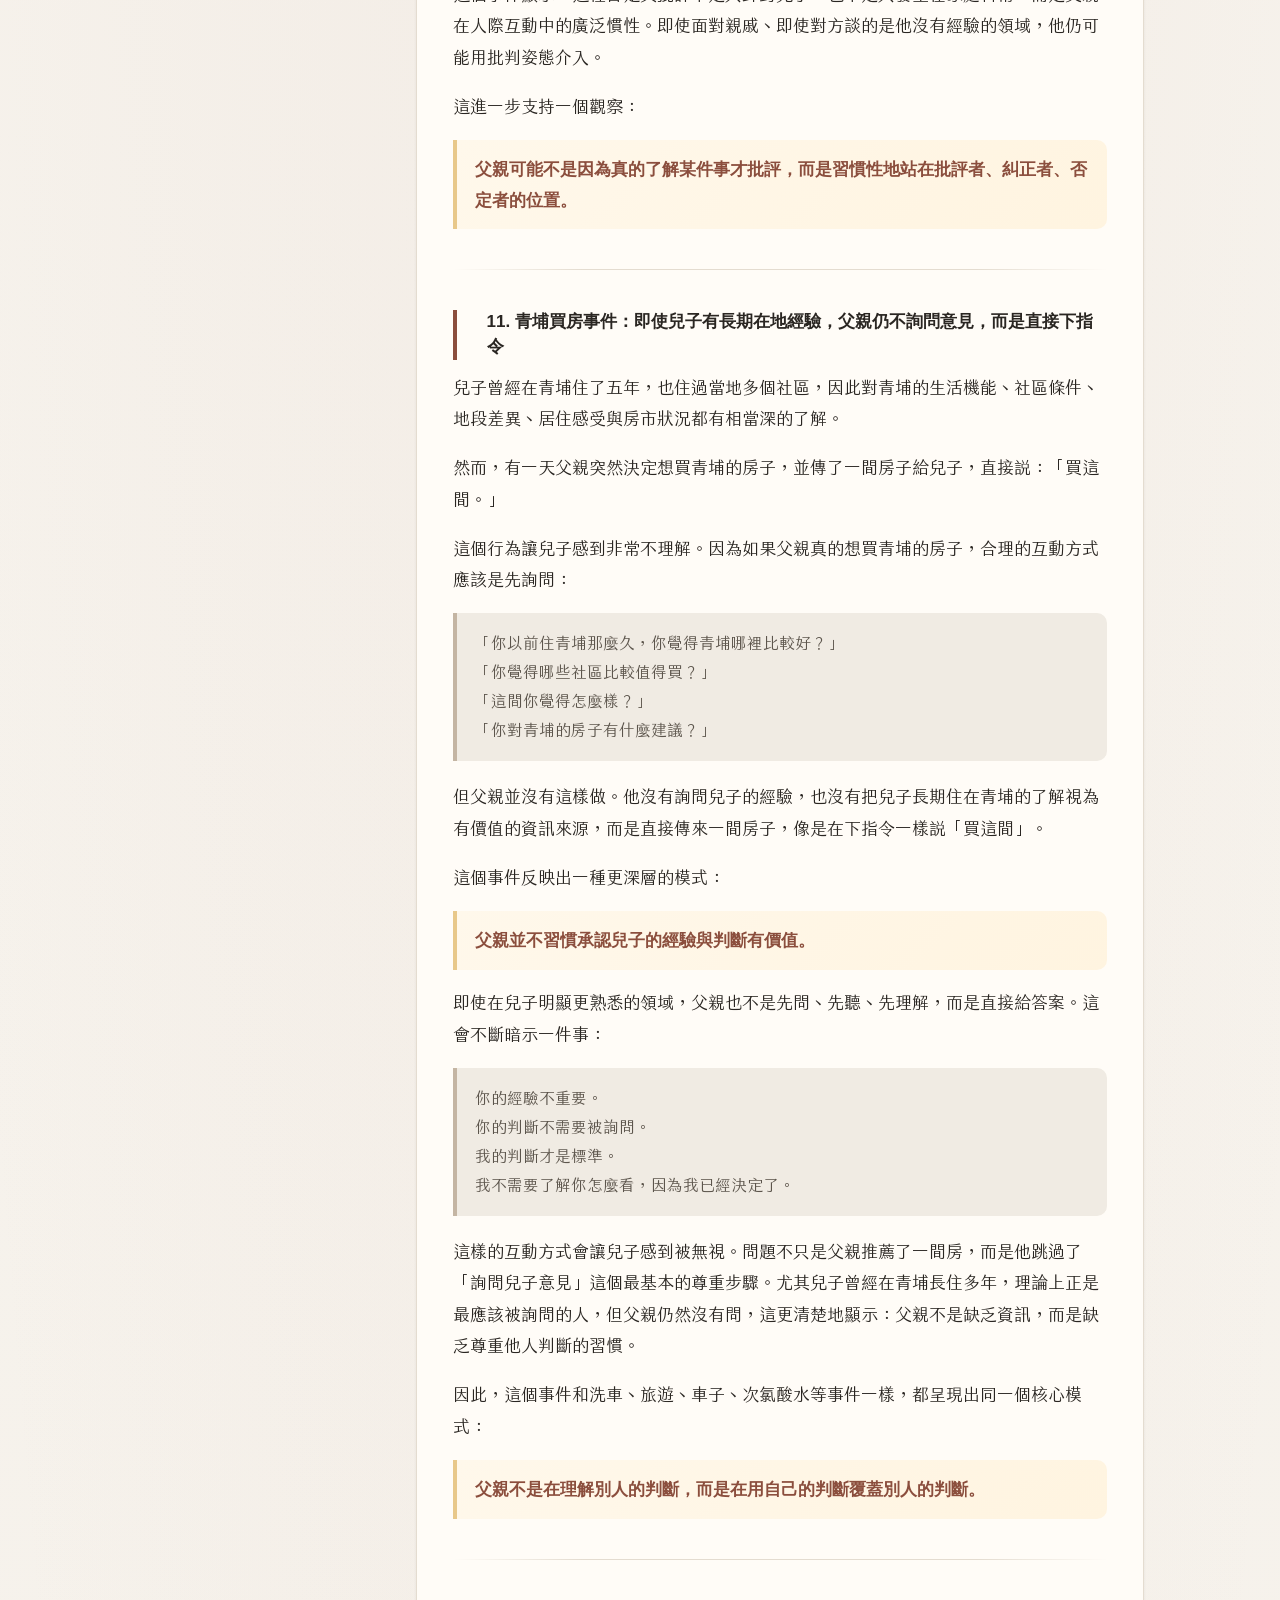
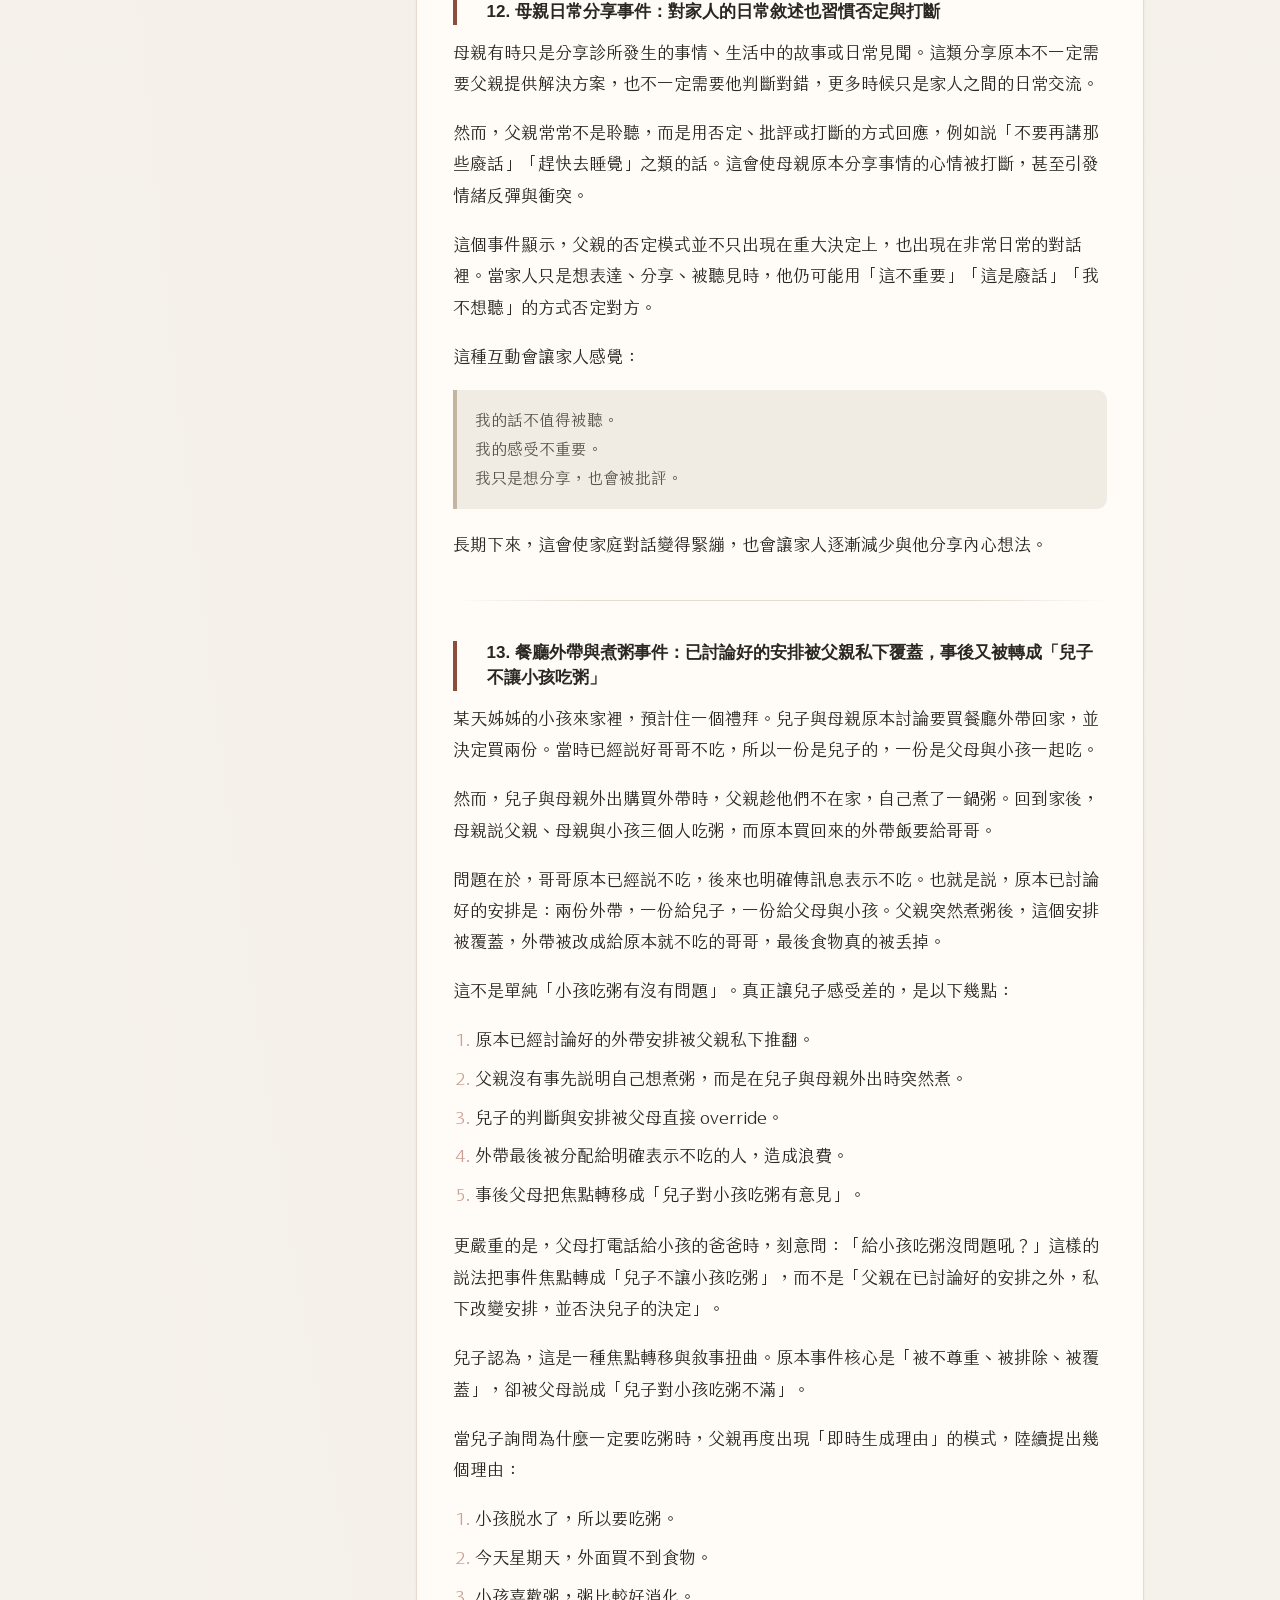
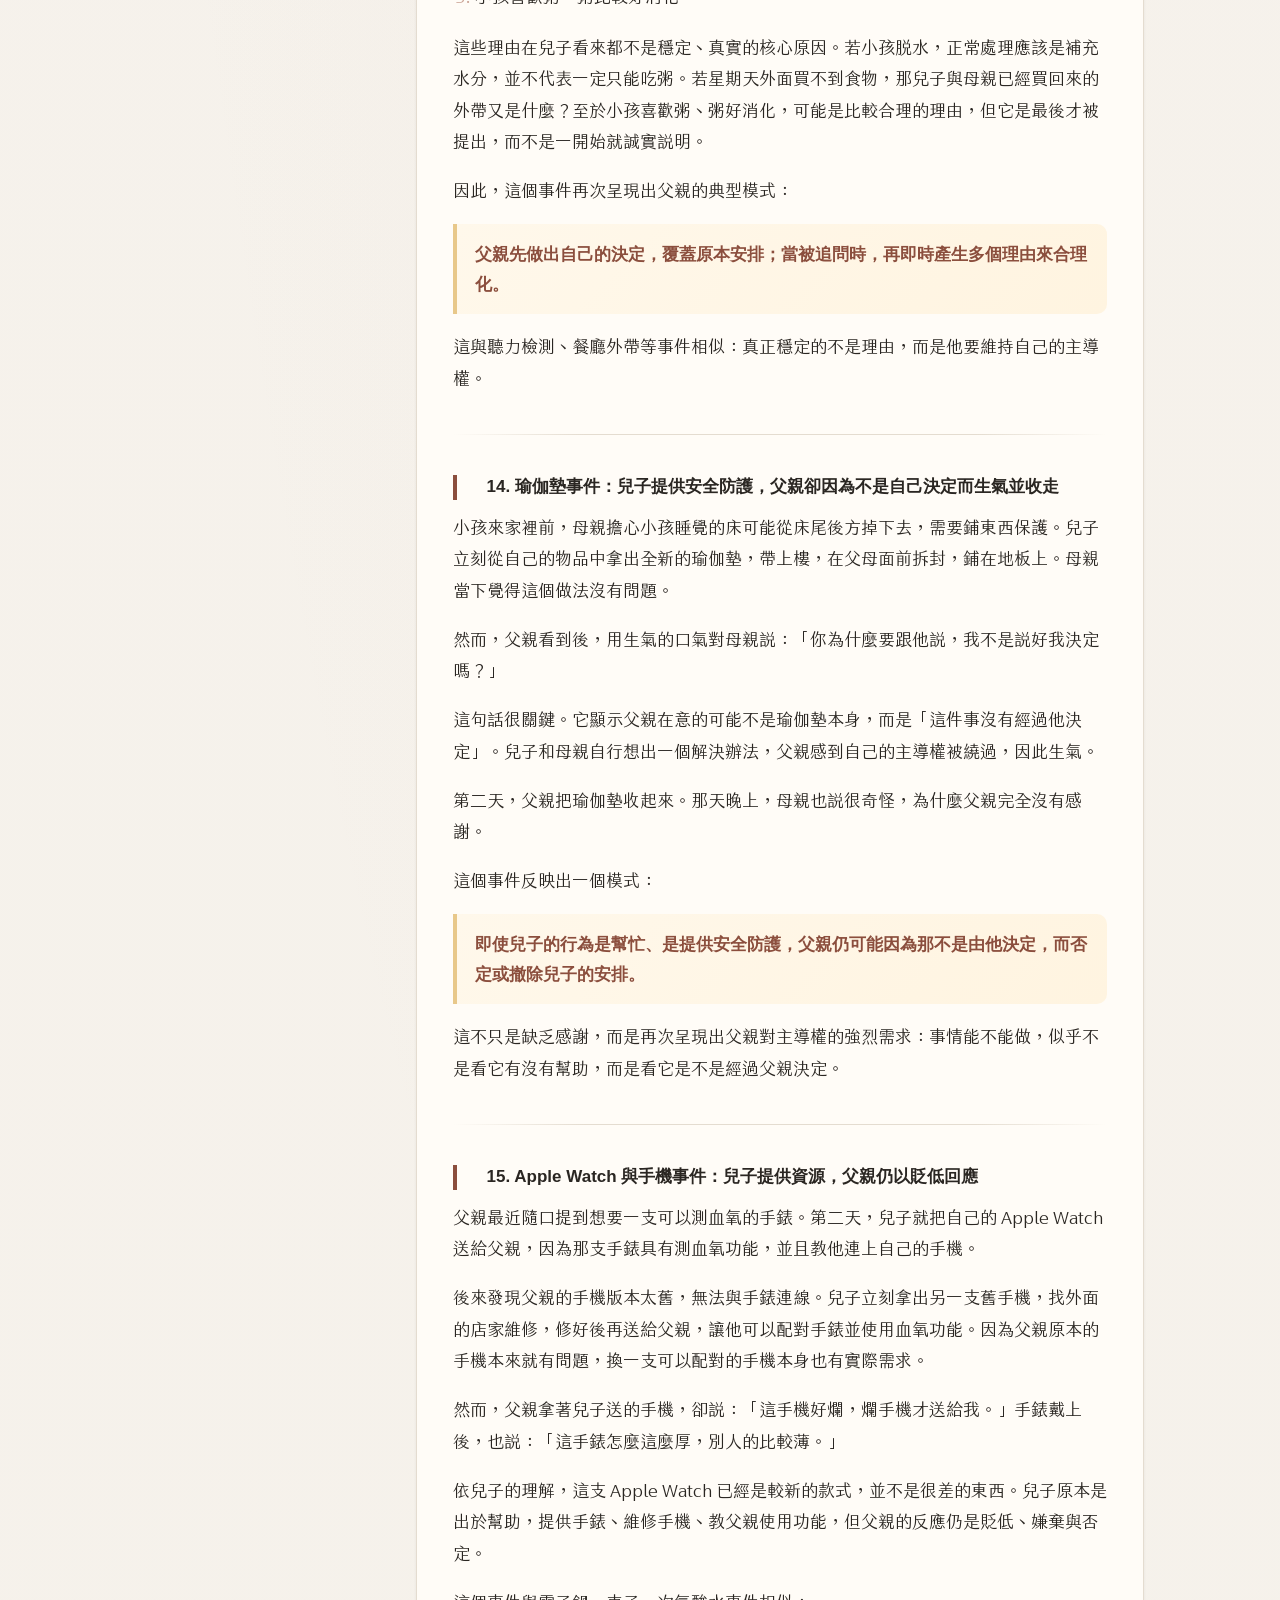
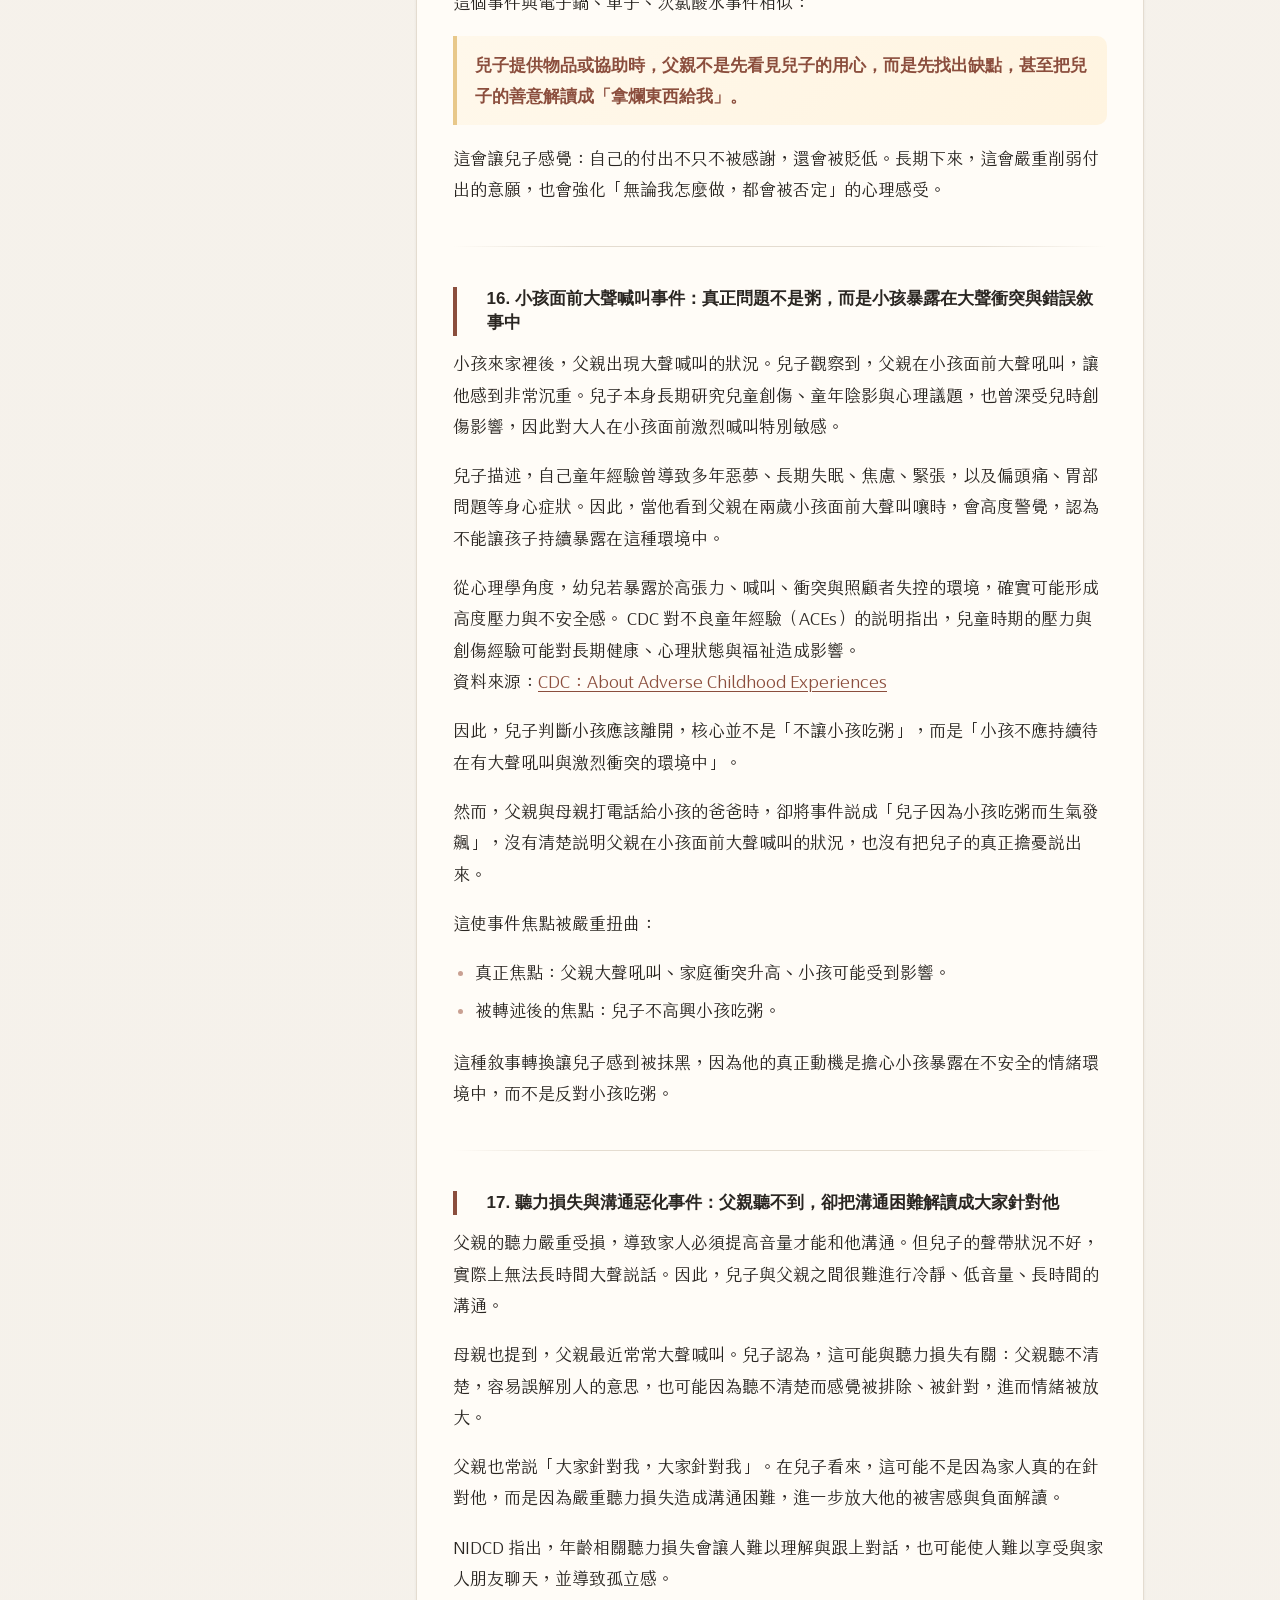
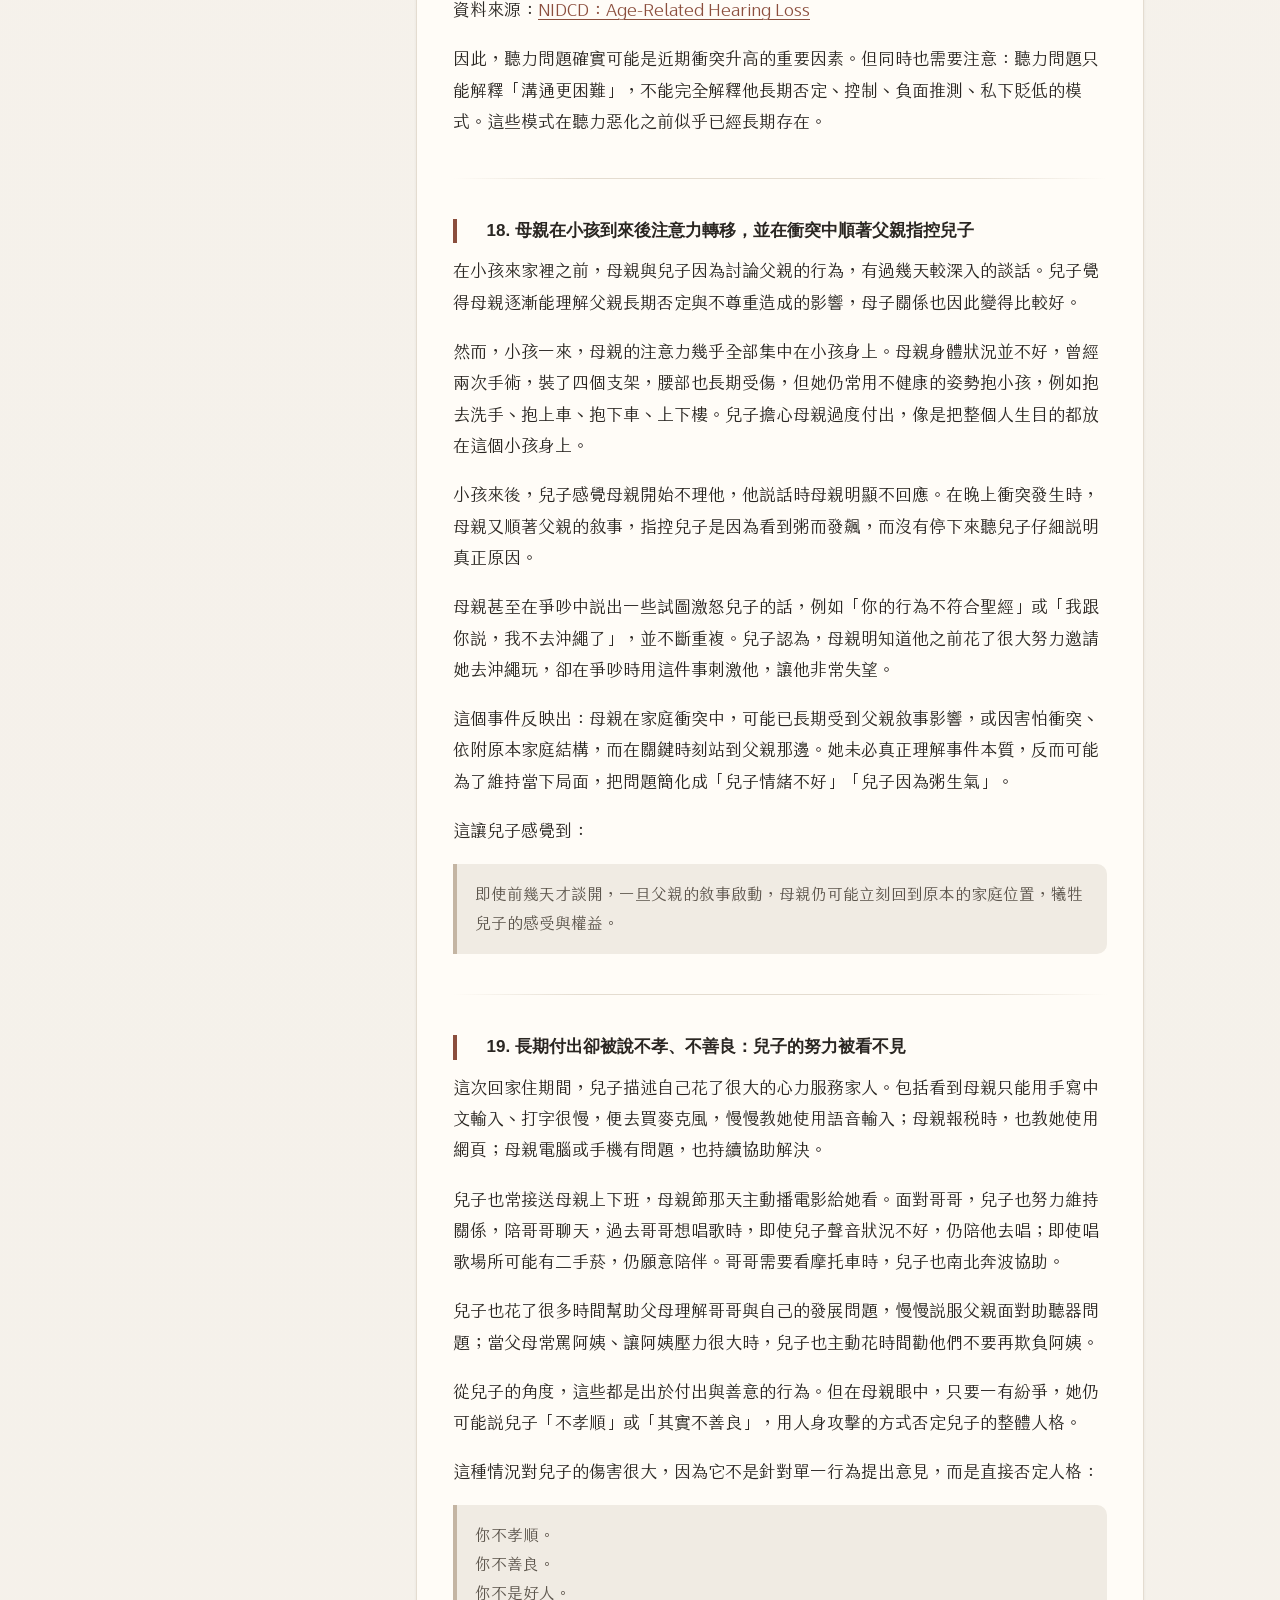
==== commit 1298d6f5: "Clarify ACE wording and attribute the interruption line to the mother. Co-authored-by: Cursor <curso" ====
--- a/index.html
+++ b/index.html
@@ -287,7 +287,7 @@
 <h3 id="16-小孩面前大聲喊叫事件"><a class="heading-anchor" href="#16-小孩面前大聲喊叫事件" aria-label="複製此段連結" title="複製連結">¶</a>16. 小孩面前大聲喊叫事件：真正問題不是粥，而是小孩暴露在大聲衝突與錯誤敘事中</h3>
 <p>小孩來家裡後，父親出現大聲喊叫的狀況。兒子觀察到，父親在小孩面前大聲吼叫，讓他感到非常沉重。兒子本身長期研究兒童創傷、童年陰影與心理議題，也曾深受兒時創傷影響，因此對大人在小孩面前激烈喊叫特別敏感。</p>
 <p>兒子描述，自己童年經驗曾導致多年惡夢、長期失眠、焦慮、緊張，以及偏頭痛、胃部問題等身心症狀。因此，當他看到父親在兩歲小孩面前大聲叫嚷時，會高度警覺，認為不能讓孩子持續暴露在這種環境中。</p>
-<p>從心理學角度，比較精準的說法是：<strong>不是每一次大聲說話都必然造成創傷，但幼兒若反覆暴露於高張力、喊叫、衝突與照顧者失控的環境，確實可能形成高度壓力與不安全感。</strong> CDC 對不良童年經驗（ACEs）的說明指出，兒童時期的壓力與創傷經驗可能對長期健康、心理狀態與福祉造成影響。<br>
+<p>從心理學角度，幼兒若暴露於高張力、喊叫、衝突與照顧者失控的環境，確實可能形成高度壓力與不安全感。 CDC 對不良童年經驗（ACEs）的說明指出，兒童時期的壓力與創傷經驗可能對長期健康、心理狀態與福祉造成影響。<br>
 資料來源：<a href="https://www.cdc.gov/aces/about/index.html">CDC：About Adverse Childhood Experiences</a></p>
 <p>因此，兒子判斷小孩應該離開，核心並不是「不讓小孩吃粥」，而是「小孩不應持續待在有大聲吼叫與激烈衝突的環境中」。</p>
 <p>然而，父親與母親打電話給小孩的爸爸時，卻將事件說成「兒子因為小孩吃粥而生氣發飆」，沒有清楚說明父親在小孩面前大聲喊叫的狀況，也沒有把兒子的真正擔憂說出來。</p>
@@ -362,7 +362,7 @@
 <p>很多年前，兒子住在家裡時，曾有教會的人來家裡協調。當時教會的人觀察後，發現父母不尊重兒子，並得出「他們不尊重你」的結論。</p>
 <p>這個事件很重要，因為它不是兒子單方面的感受，而是外部第三方在家庭互動中也觀察到類似問題。</p>
 <p>父母之所以長期無法意識到自己不尊重兒子，可能是因為在他們內在深層的家庭秩序裡，兒子並沒有被真正視為需要尊重的獨立個體。若一個人扎根認為另一個人不重要，就很難真正坐下來聽他說話、理解他的感受、尊重他的判斷。</p>
-<p>這也呼應兒子的經驗：當他希望父母坐下來好好談，父母往往會忙別的事、打斷、狡辯、辯論，或在他講到一半時直接起身離開。當兒子問為什麼走掉，父親可能說「我以為你講完了」。</p>
+<p>這也呼應兒子的經驗：當他希望父母坐下來好好談，父母往往會忙別的事、打斷、狡辯、辯論，或在他講到一半時直接起身離開。當兒子問為什麼走掉，母親會說「我以為你講完了」。</p>
 <p>這些行為共同傳達的是：</p>
 <blockquote class="callout"><p>你的話不重要。<br>
 你的感受不重要。<br>
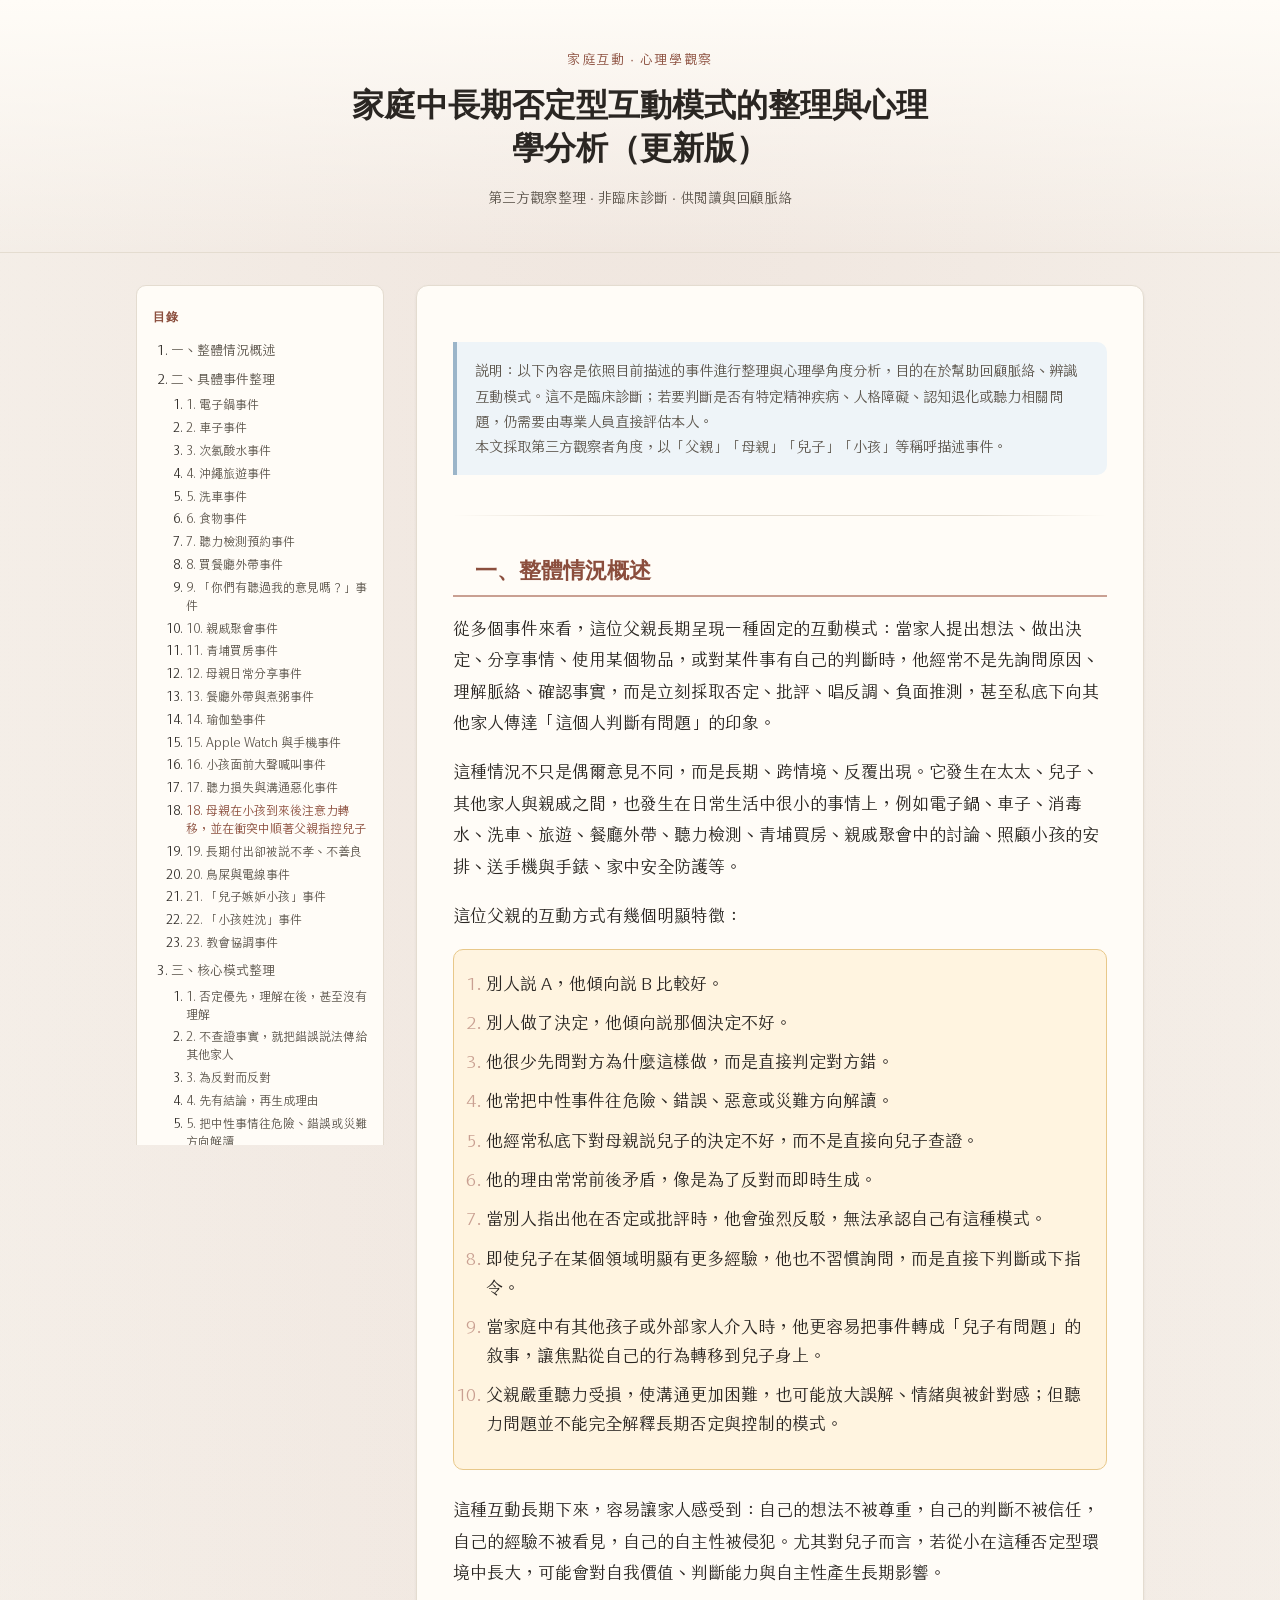
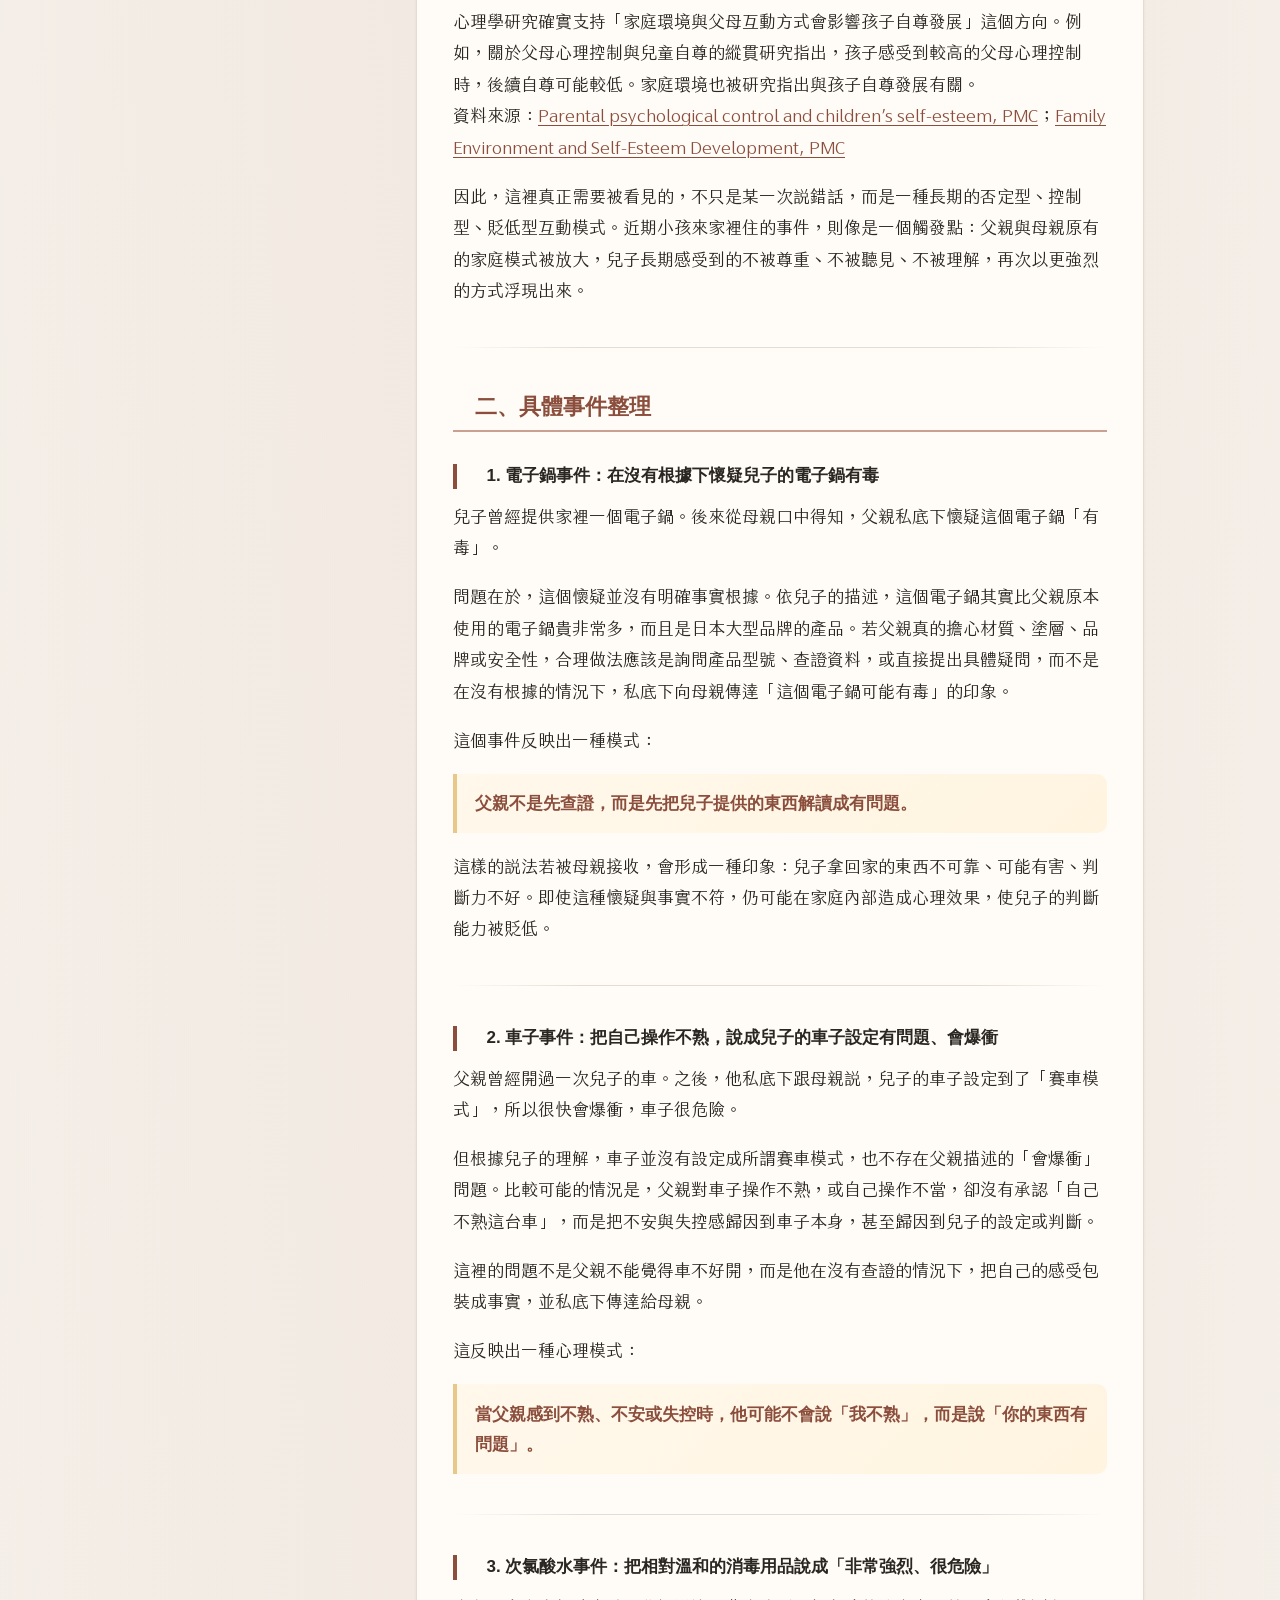
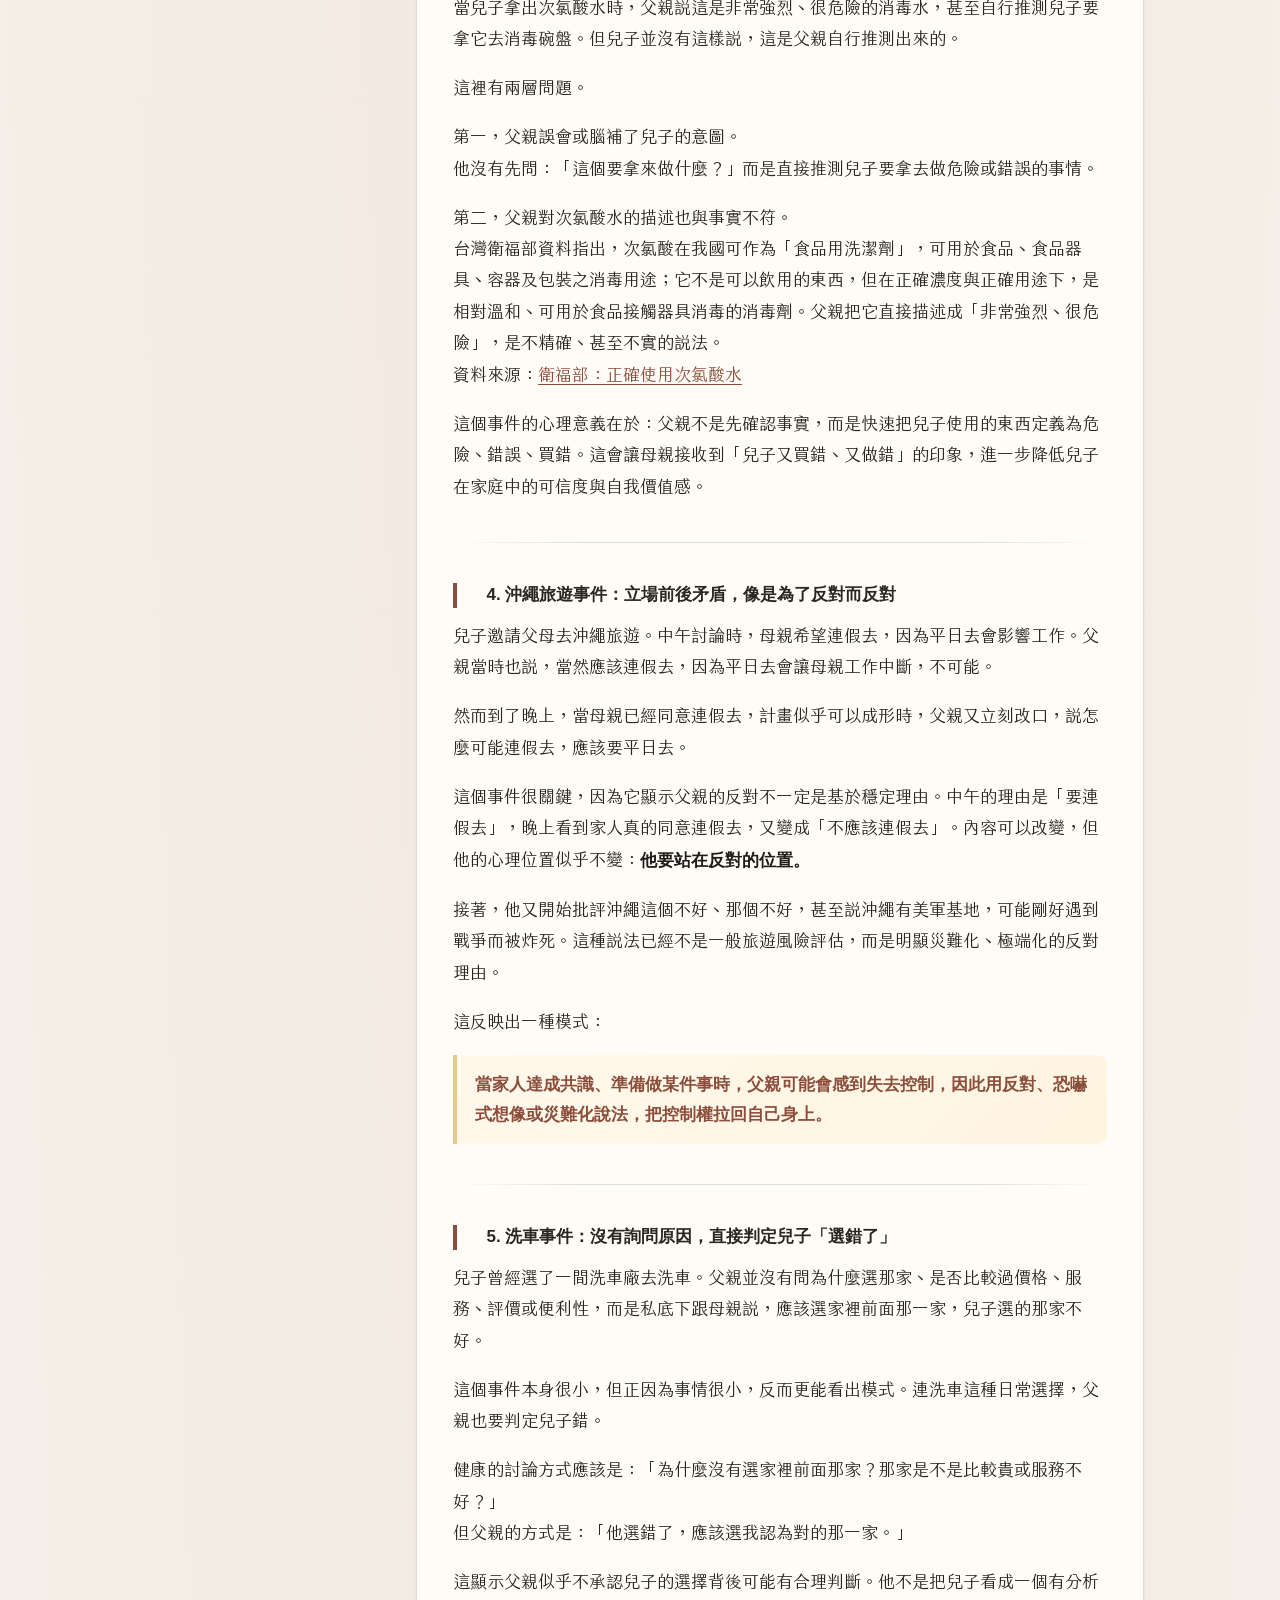
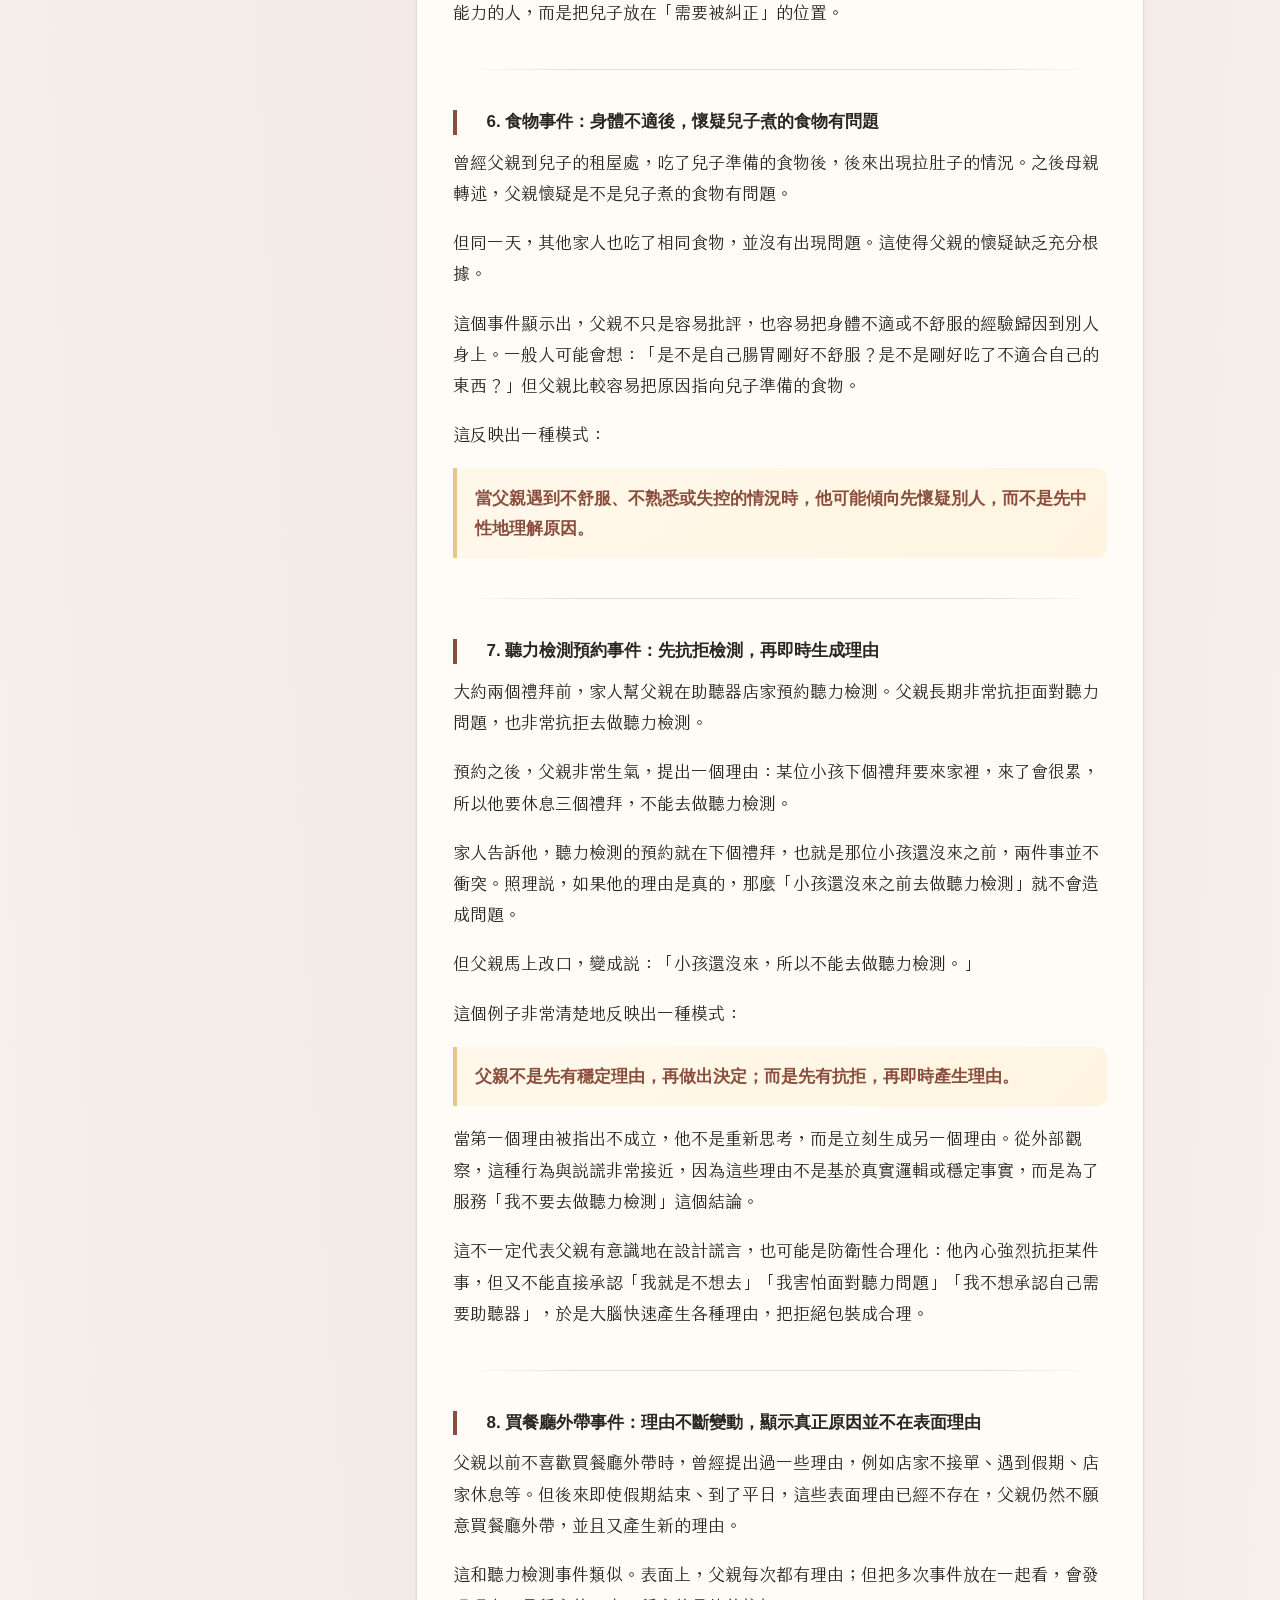
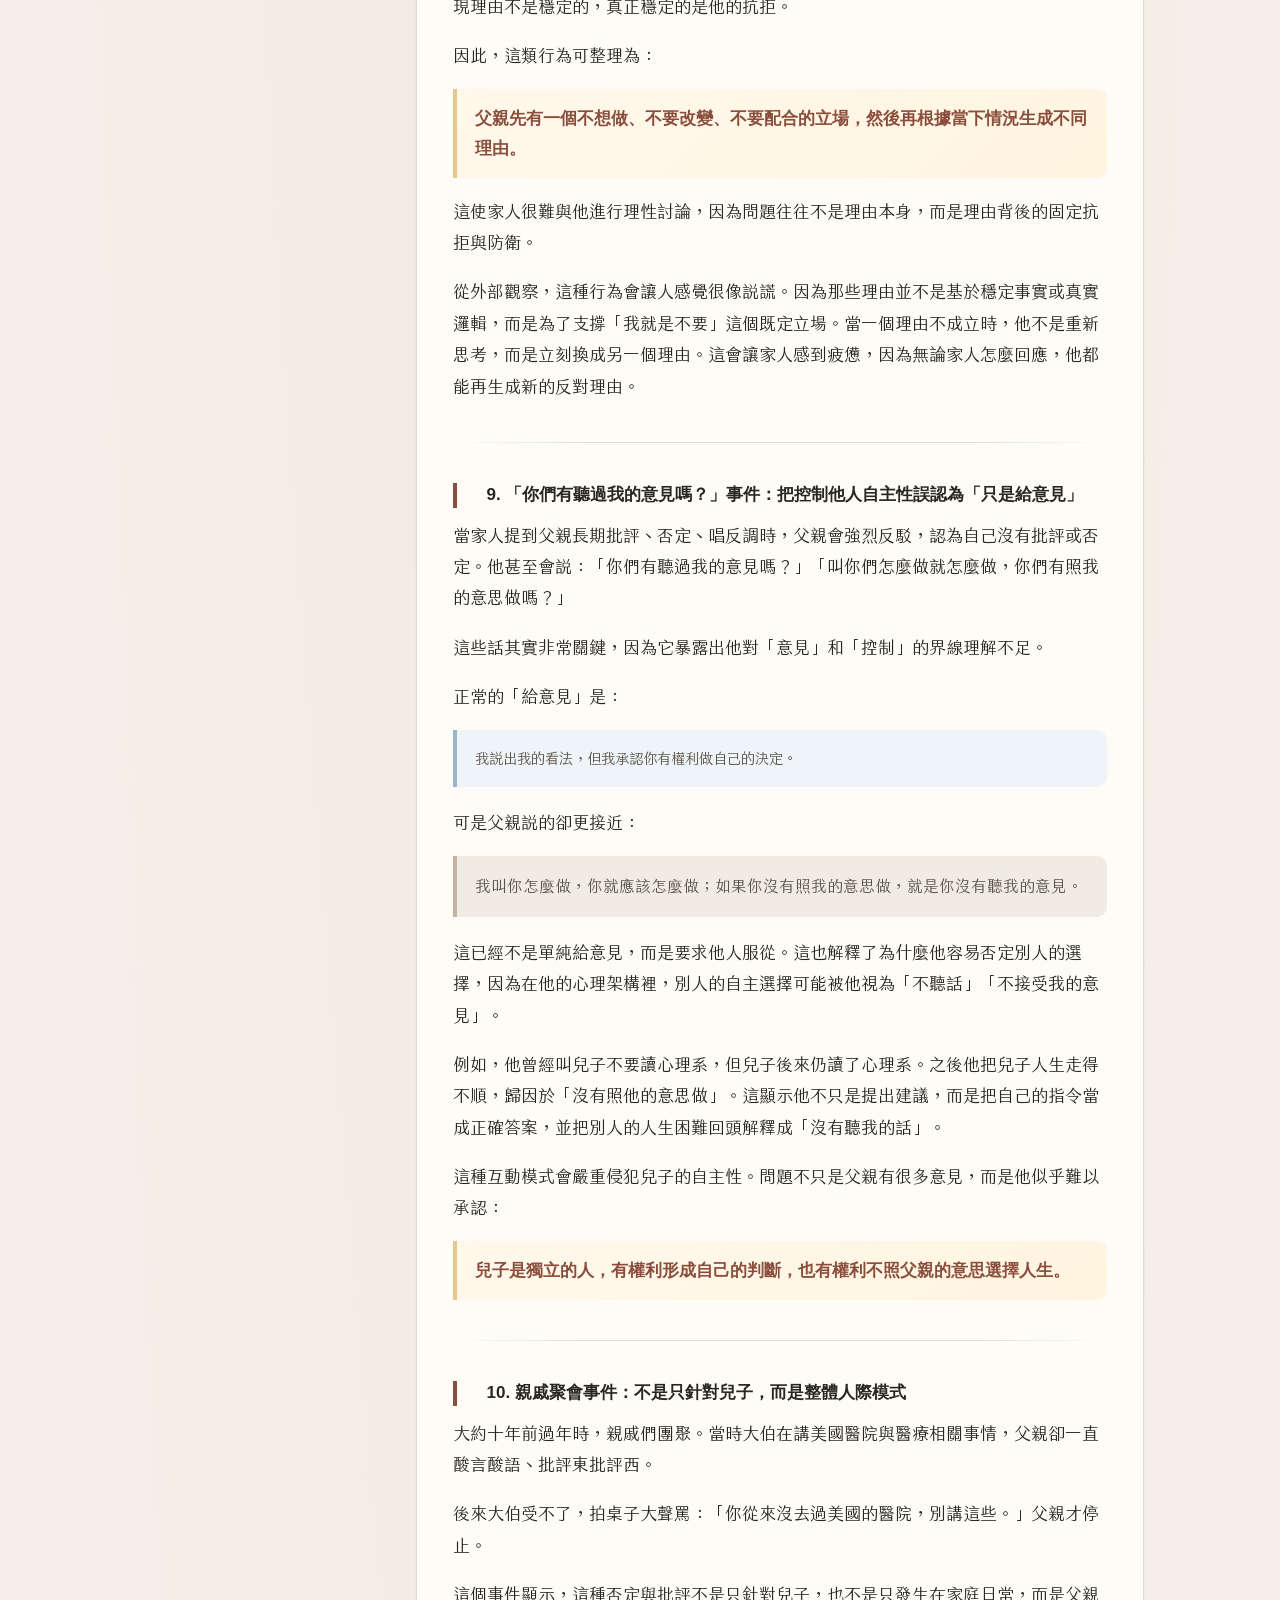
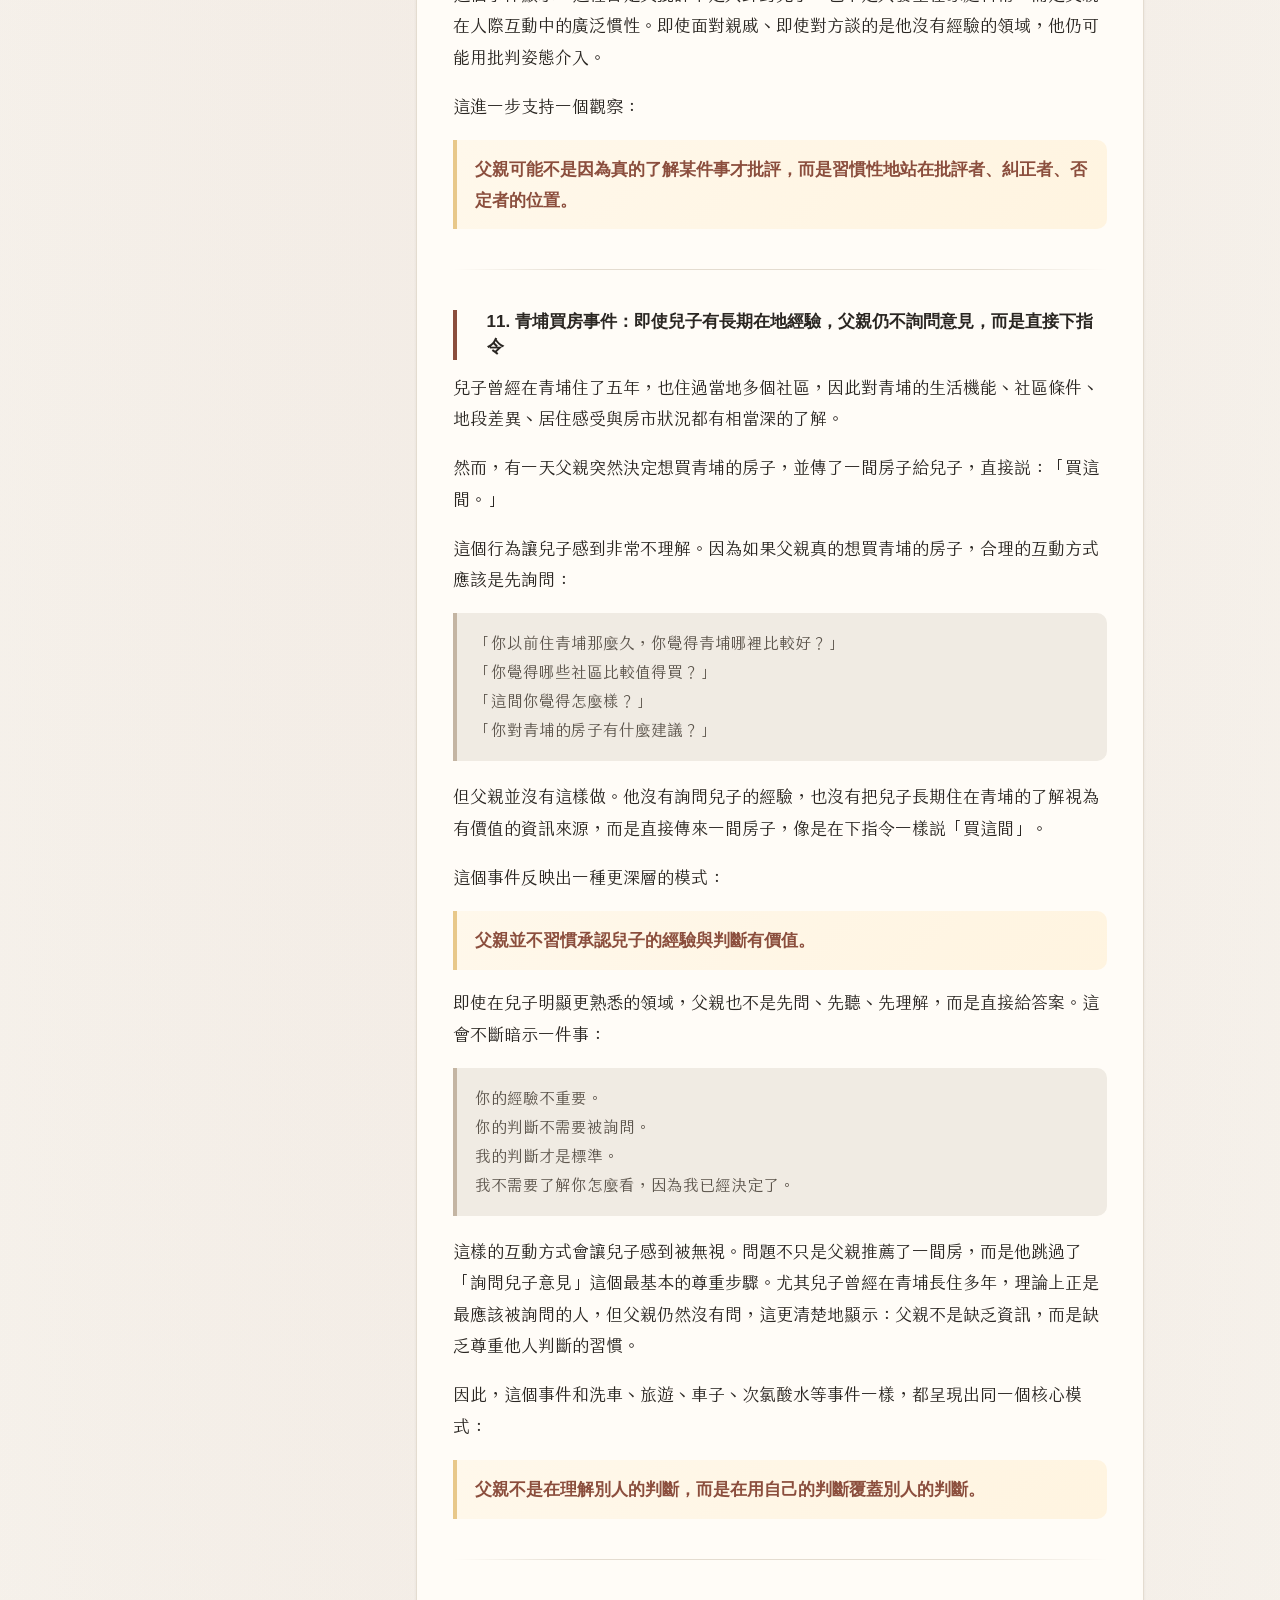
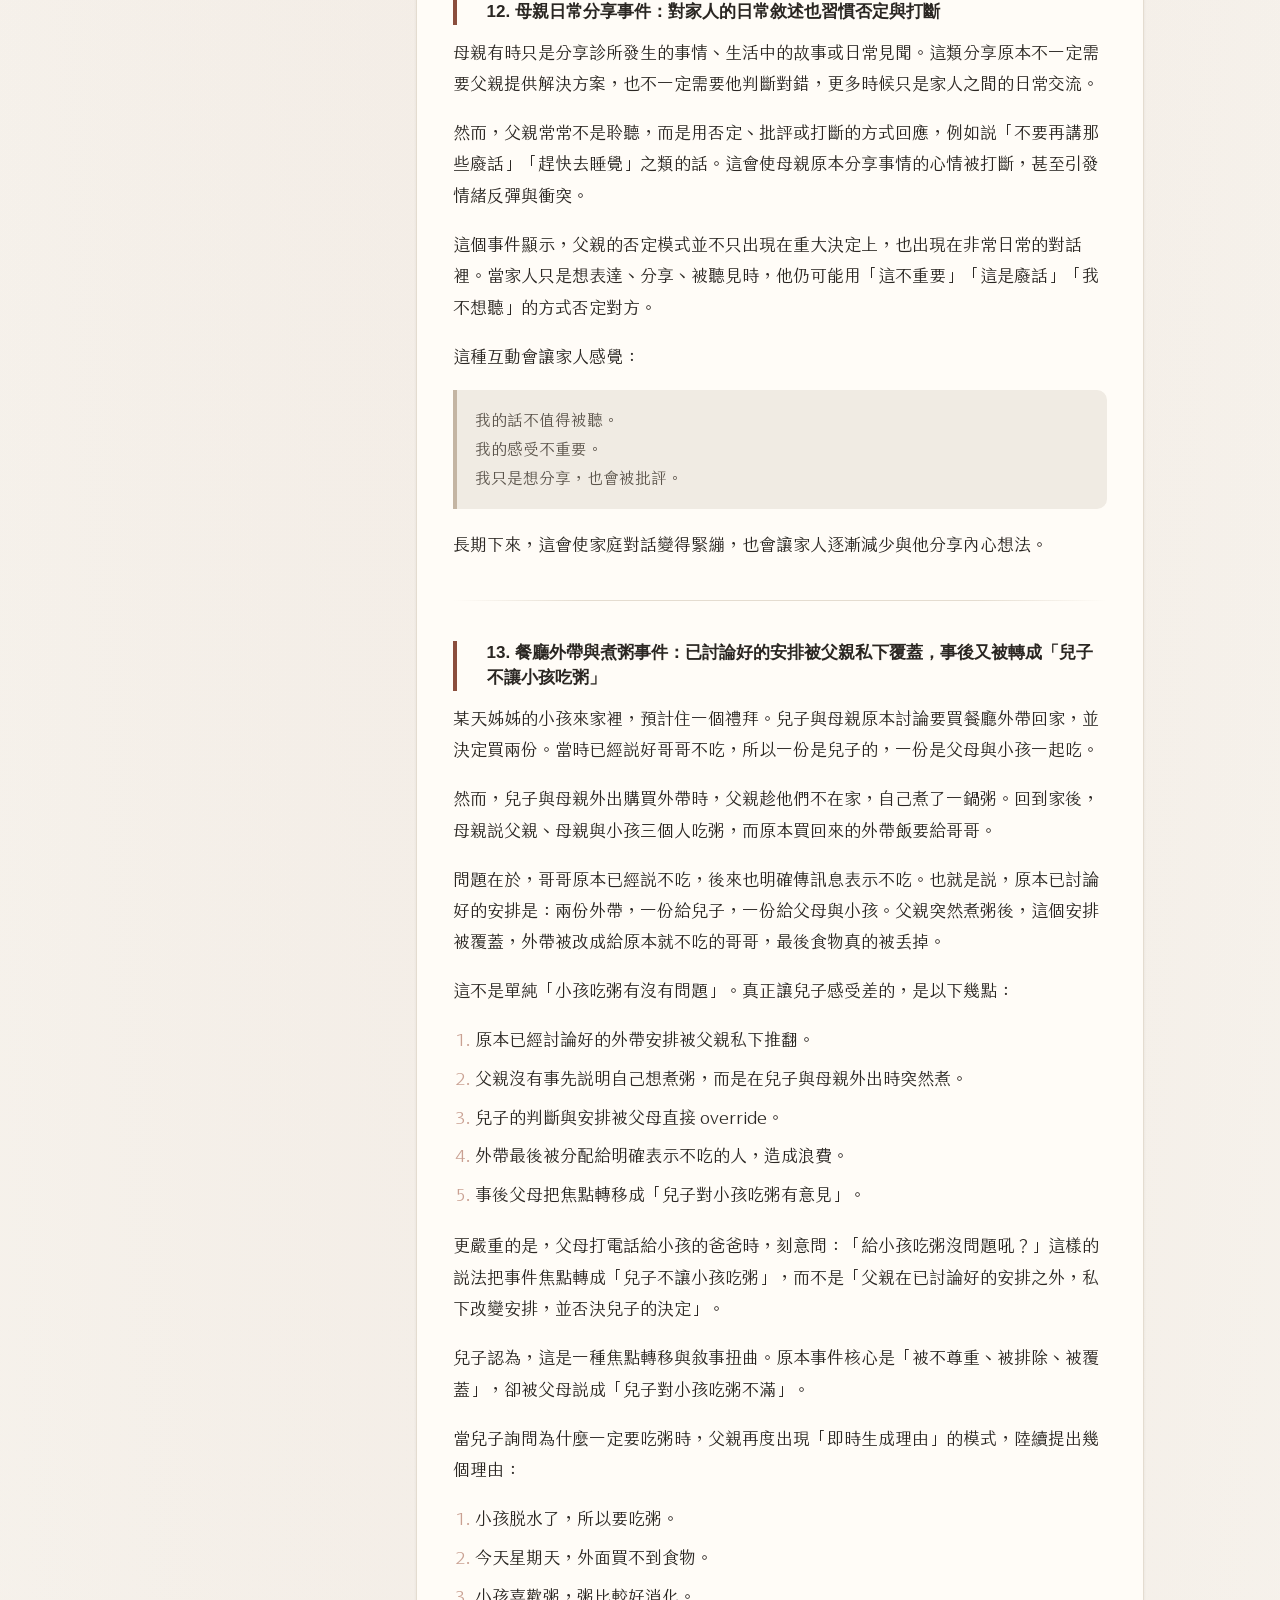
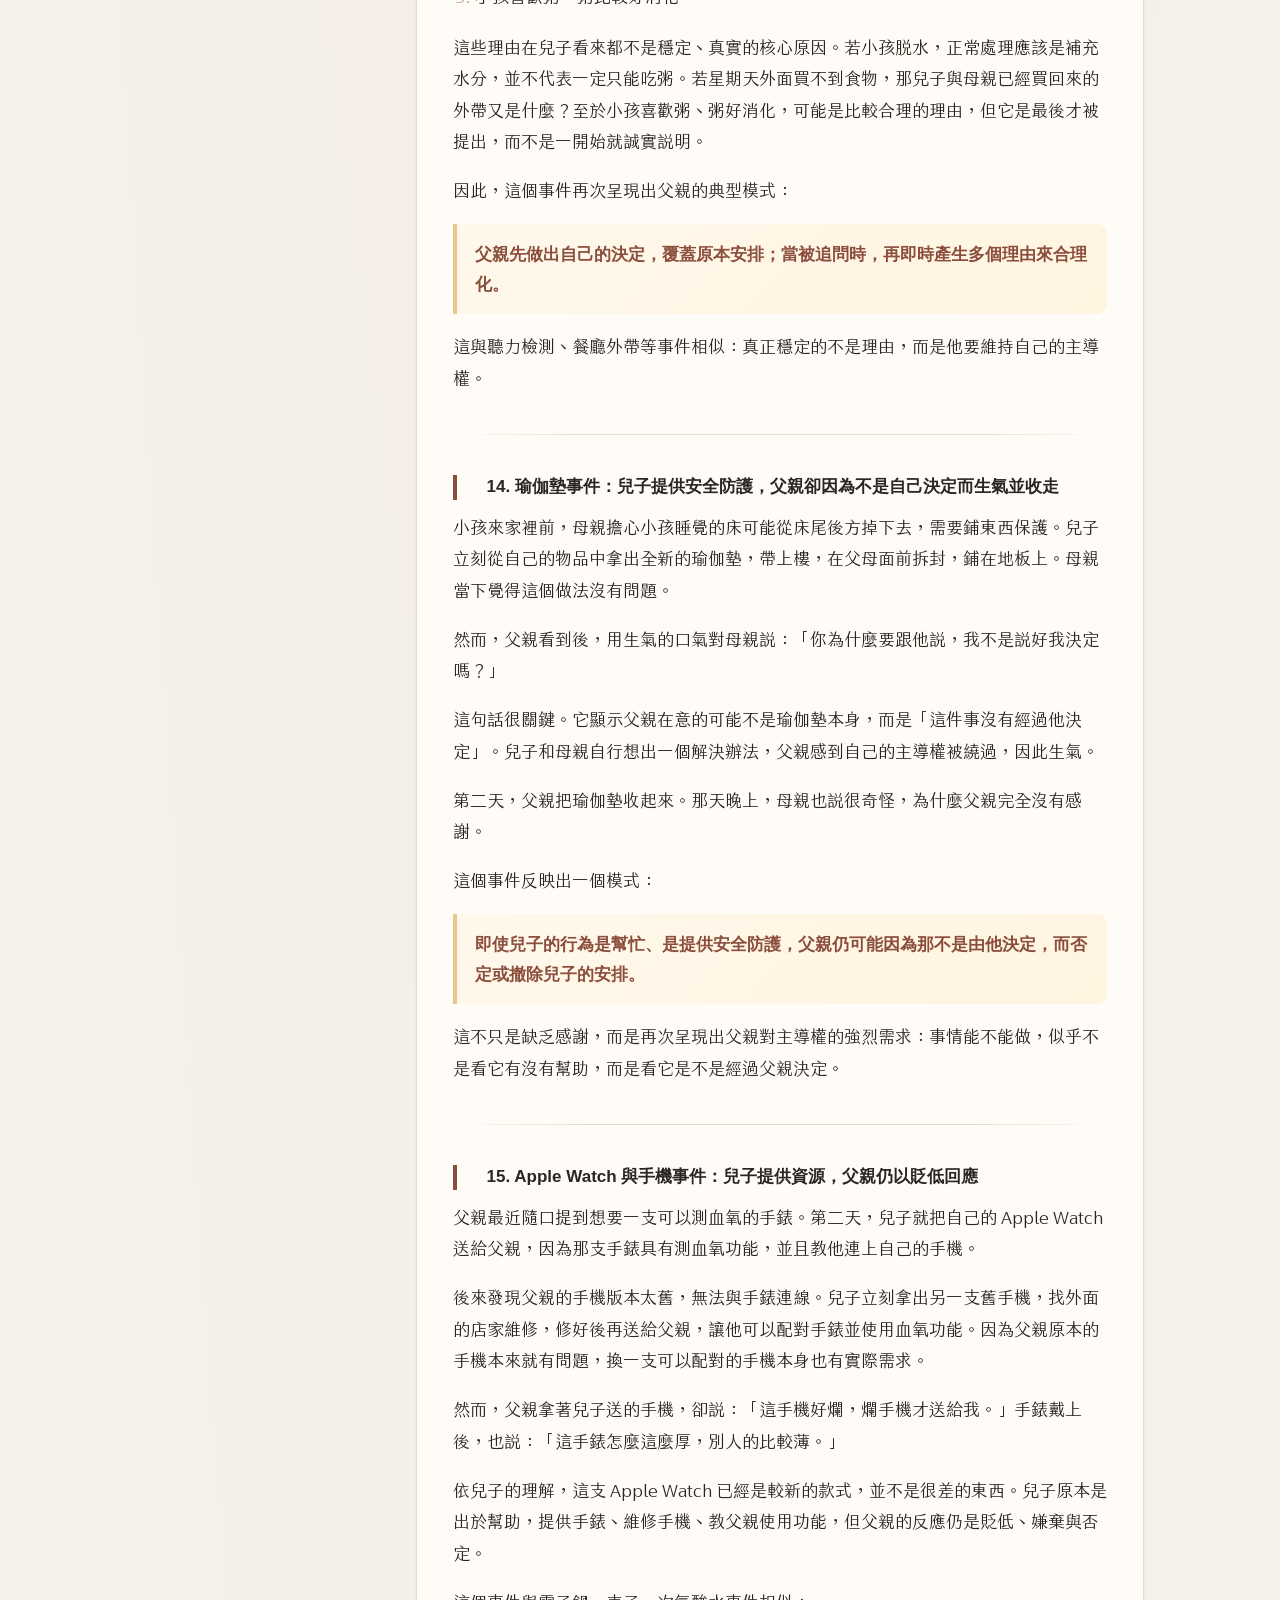
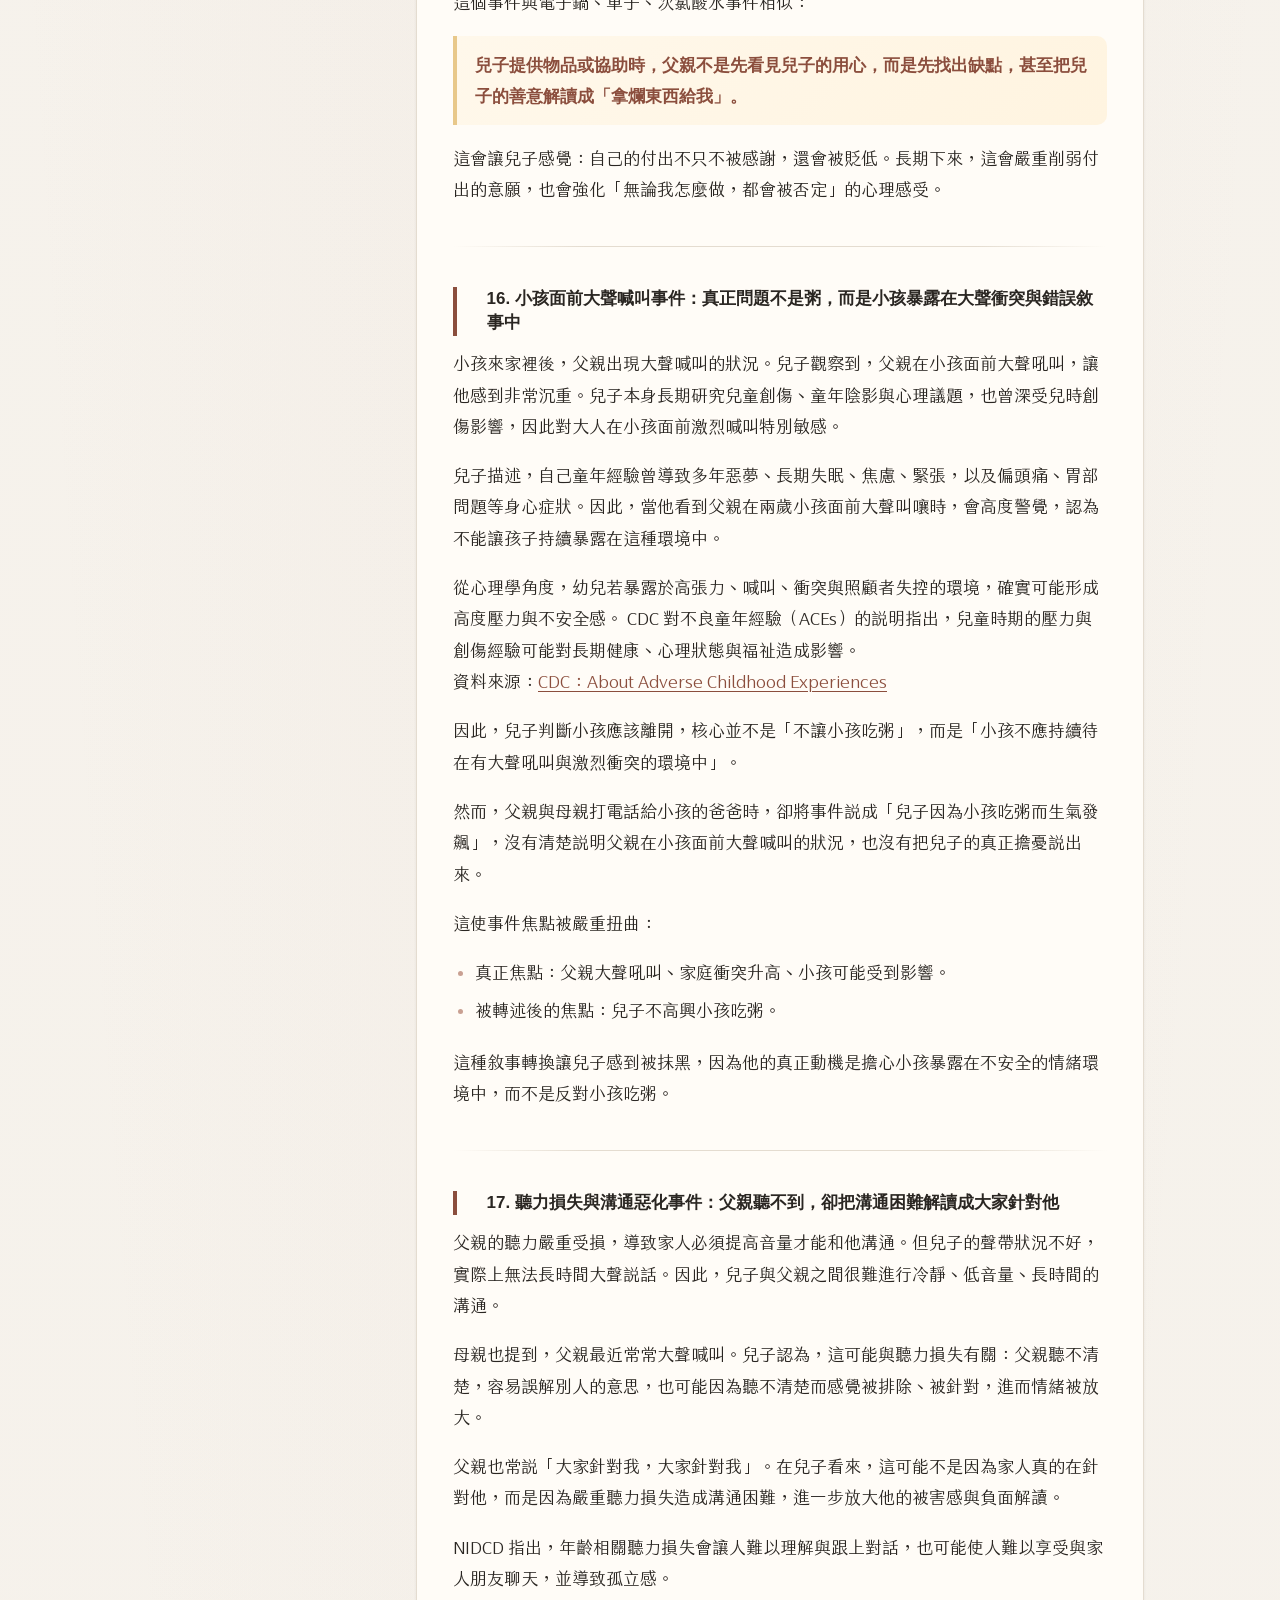
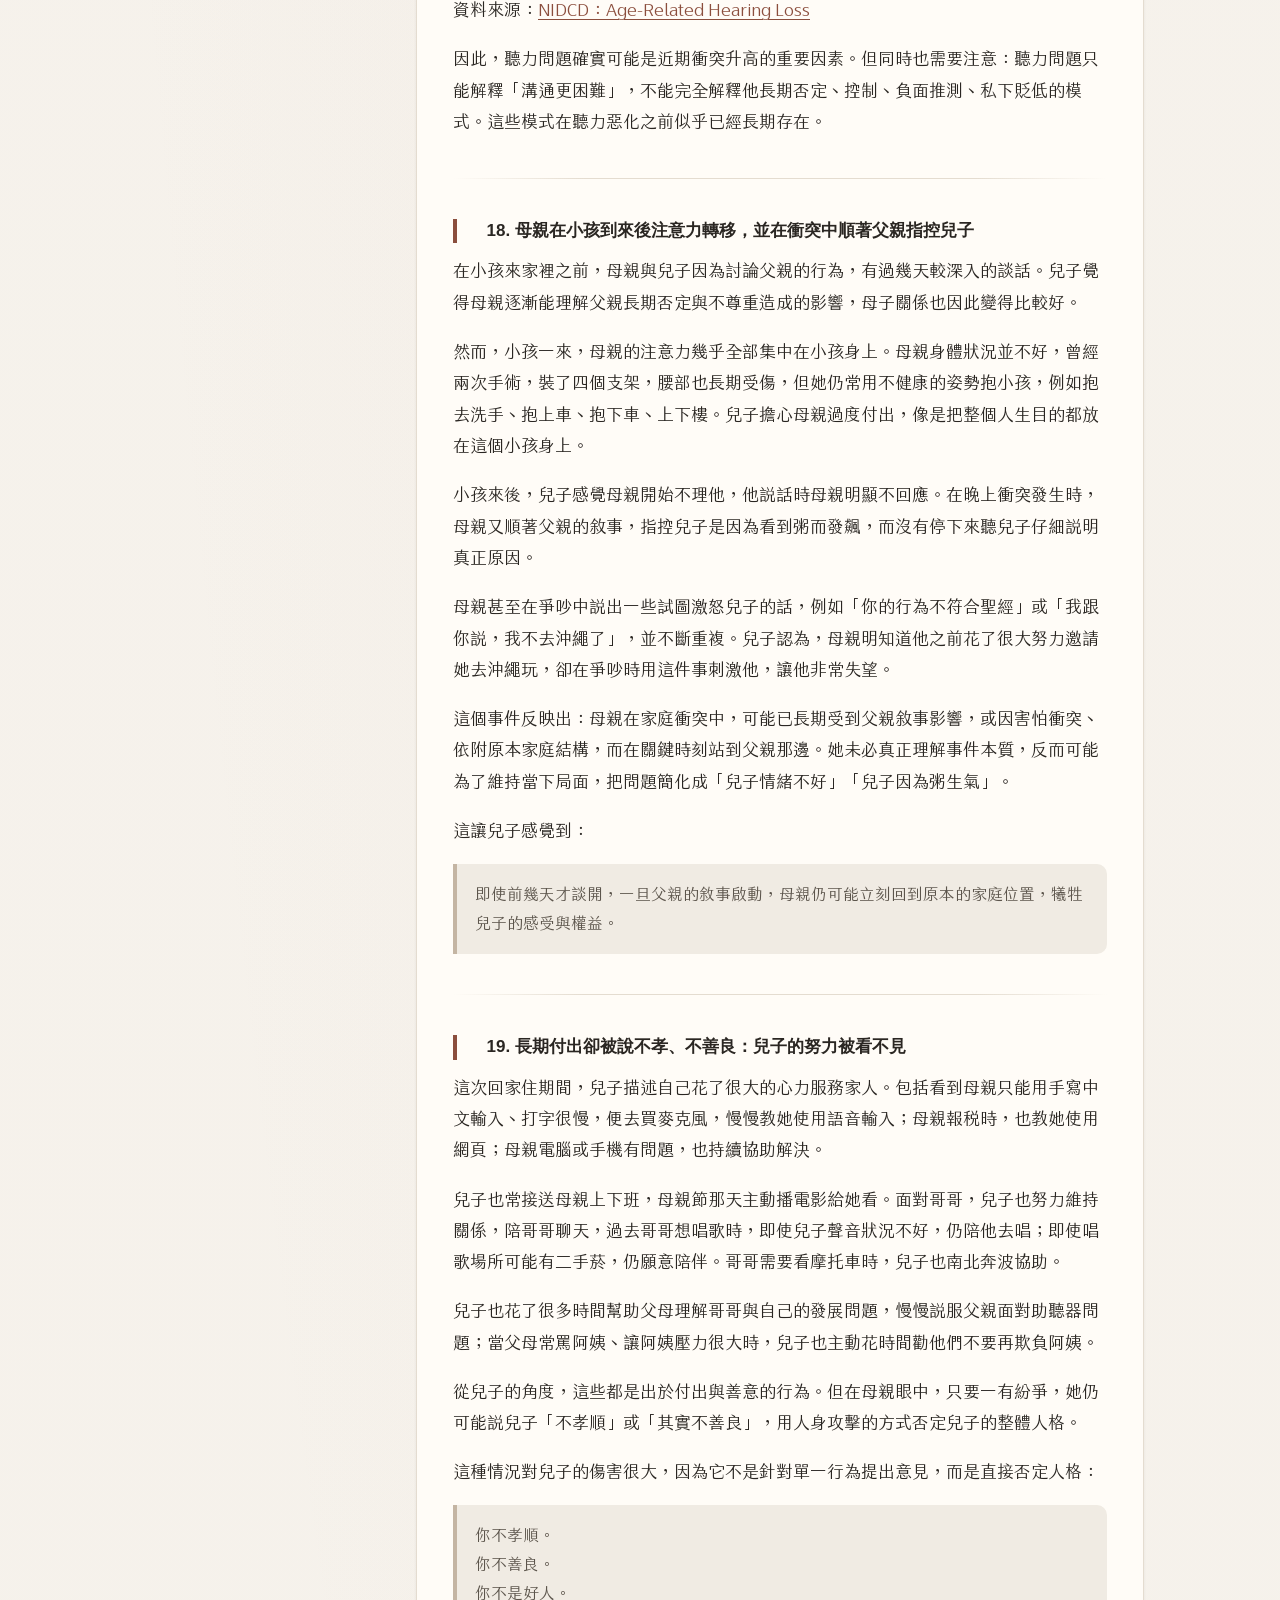
==== commit 254b60fd: "Add section 8 summary analysis with standalone page and chapter styling. Co-authored-by: Cursor <cur" ====
--- a/index.html
+++ b/index.html
@@ -96,6 +96,22 @@
     </li>
     <li><a href="#七-總結判斷">七、總結判斷</a>
     </li>
+    <li><a href="#八-總結分析">八、總結分析</a>
+      <ol>
+        <li><a href="#1-資料簡介與事件整理">1. 資料簡介與事件整理</a></li>
+        <li><a href="#2-心理學分析與總結">2. 心理學分析與總結</a></li>
+        <li><a href="#3-最核心的結論">3. 最核心的結論</a></li>
+        <li><a href="#4-敘事轉移">4. 敘事轉移</a></li>
+        <li><a href="#5-母親的角色">5. 母親的角色</a></li>
+        <li><a href="#6-父母聯手長期否定兒子的價值">6. 父母聯手長期否定兒子的價值？</a></li>
+        <li><a href="#7-父親在這個系統中的功能性受益">7. 父親在這個系統中的「功能性受益」</a></li>
+        <li><a href="#8-母親為什麼會在關鍵時刻回到父親框架">8. 母親為什麼會在關鍵時刻回到父親框架？</a></li>
+        <li><a href="#9-哥哥的狀況讓這個模式更值得重視">9. 哥哥的狀況讓這個模式更值得重視</a></li>
+        <li><a href="#10-關於小孩">10. 關於小孩</a></li>
+        <li><a href="#11-這份新資料的總結判斷">11. 這份新資料的總結判斷</a></li>
+        <li><a href="#12-最重要的心理界線">12. 最重要的心理界線</a></li>
+      </ol>
+    </li>
     <li><a href="#參考資料">參考資料</a>
     </li>
   </ol>
@@ -591,6 +607,220 @@
 母親在衝突中說兒子不善良，不代表兒子真的不善良。<br>
 父母無法尊重兒子的自主性，不代表兒子沒有自主選擇的權利。</p>
 <hr class="section-rule" />
+<section class="analysis-chapter"><h2 id="八-總結分析"><a class="heading-anchor" href="#八-總結分析" aria-label="複製此段連結" title="複製連結">¶</a>八、總結分析</h2>
+<p><a href="summary-analysis.html">單頁閱讀此章節</a></p>
+<blockquote class="callout"><p>說明：以下是依照當事人提供的事件脈絡進行整理與心理學角度分析。本文不是臨床診斷，也不能直接判定任何人有人格障礙或精神疾病。重點是分析家庭互動模式、敘事轉移、責任歸屬，以及這些互動對兒子心理感受與自我價值造成的影響。</p></blockquote>
+<h3 id="1-資料簡介與事件整理"><a class="heading-anchor" href="#1-資料簡介與事件整理" aria-label="複製此段連結" title="複製連結">¶</a>1. 資料簡介與事件整理</h3>
+<p>從當事人提供的資料來看，這個家庭近期發生的衝突，表面上似乎圍繞著小孩是否繼續住在家裡、父母是否要去住旅館、是否要搭高鐵回台北，以及家庭成員之間的溝通誤會。</p>
+<p>但若從整體脈絡觀察，這次事件的核心並不是「小孩要不要住」這麼單純，而是父親近期經常大聲吼叫，甚至在小孩來家裡之前就已經有頻繁吼叫的情況。母親也曾表示父親最近常常鬼吼鬼叫。當小孩來到家中後，父親的吼叫與家庭衝突升高，使兒子認為這樣的環境不適合兩歲小孩繼續停留。</p>
+<p>然而，事件後續的發展中，父親似乎成功把原本應該被討論的核心問題——也就是父親不斷吼叫、家庭氣氛高度緊張、孩子可能受到驚嚇——轉移成「兒子狀態不好」「兒子不讓小孩住」「兒子在鬧」的問題。</p>
+<p>更複雜的是，母親在這個過程中並非完全中立。依照兒子的描述，母親一方面曾經承認父親吼叫讓人受不了，但另一方面，在事件升高後，母親又重新回到父親的敘事框架中，透過不完整或失真的轉述，讓姊姊以為兒子是在排斥小孩、不讓小孩住家裡。這使得姊姊在資訊不完整的情況下，也加入對兒子的指責。</p>
+<p>因此，這次事件可以被整理成一個更大的家庭系統問題：</p>
+<blockquote class="callout"><p>父親長期吼叫與否定，<br>
+母親在關鍵時刻配合或延續父親敘事，<br>
+姊姊因接收片面資訊而被拉入衝突，<br>
+最後真正的問題被隱去，<br>
+兒子再次被放到「有問題的人」的位置。</p></blockquote>
+<p>這也延續了先前整理過的家庭互動模式：父親長期有否定、控制、貶低、惡意化解讀的傾向，且當家庭中有其他孩子或外部家人介入時，更容易把事件轉成「兒子有問題」的敘事，使焦點從父親自己的行為轉移到兒子身上。</p>
+<h3 id="2-心理學分析與總結"><a class="heading-anchor" href="#2-心理學分析與總結" aria-label="複製此段連結" title="複製連結">¶</a>2. 心理學分析與總結</h3>
+<p>心理學上確實有類似現象，但通常不是一個單一病名，而是幾個概念疊在一起：<strong>父母心理控制、長期否定／無效化、家庭三角化、替罪羊化、被指認為問題者，以及類似 gaslighting 的責任反轉</strong>。</p>
+<h3 id="3-最核心的結論"><a class="heading-anchor" href="#3-最核心的結論" aria-label="複製此段連結" title="複製連結">¶</a>3. 最核心的結論</h3>
+<p class="lead">這次事件最重要的核心，不只是爸爸大吼大叫，也不只是旅館、高鐵、住家裡這些計畫反覆改變。</p>
+<p>真正核心是：</p>
+<p class="key-point"><strong>父親原本的大吼大叫，成功被轉移成「兒子狀態不好」「兒子不讓小孩住」「兒子在鬧」的問題。</strong></p>
+<p>這代表家庭裡長期存在一個固定敘事框架：</p>
+<blockquote class="callout"><p>不是父親吼叫有問題。<br>
+不是父母說法前後不一致有問題。<br>
+不是母親轉述失真有問題。<br>
+而是兒子有問題。</p></blockquote>
+<p>這次新增資料，進一步顯示母親在關鍵時刻也會重新加入這個敘事，甚至把姊姊拉進來形成三人壓力。</p>
+<h3 id="4-敘事轉移"><a class="heading-anchor" href="#4-敘事轉移" aria-label="複製此段連結" title="複製連結">¶</a>4. 敘事轉移</h3>
+<p>從你描述來看，原本的事件順序大概是：</p>
+<ol>
+<li>爸爸近期常常大聲吼叫。</li>
+<li>媽媽也承認爸爸最近常常鬼吼鬼叫。</li>
+<li>小孩來之前，爸爸就已經有吼叫狀況。</li>
+<li>小孩來的當天下午與晚上，爸爸又出現吼叫。</li>
+<li>你判斷小孩不適合繼續待在這種高張力環境。</li>
+<li>但隔天，爸爸卻把核心改成：「只要你的狀態改善，小孩就可以繼續住。」</li>
+</ol>
+<p>這裡最關鍵的是第 6 點。</p>
+<p>因為這一句話等於把整件事重新命名：</p>
+<blockquote class="callout"><p>原本問題：爸爸吼叫，造成家庭環境不適合小孩。<br>
+轉換後問題：兒子的狀態不好，所以小孩能不能住要看兒子。</p></blockquote>
+<p>這就是一種非常典型的<strong>責任轉移</strong>。</p>
+<p>從家庭系統角度看，這很像「替罪羊化」或「被指認為問題者」的模式：家庭中的焦慮、衝突與失控，被集中放到某個成員身上，讓那個人成為問題的代表。</p>
+<h3 id="5-母親的角色"><a class="heading-anchor" href="#5-母親的角色" aria-label="複製此段連結" title="複製連結">¶</a>5. 母親的角色：共同維持敘事</h3>
+<p>這次新增資料裡，母親的角色變得更清楚。</p>
+<p>她不是單純在父親與兒子中間被動承受壓力，而是在某些關鍵時刻，會主動加入父親的敘事。</p>
+<p>例如：</p>
+<ul>
+<li>中午說要去高鐵站或住旅館，但實際上計畫似乎並不一致。</li>
+<li>你問的是「為什麼說法和行動不一樣」，她卻反覆說「現在可以立刻去旅館」，把畫面塑造成你在趕人。</li>
+<li>她不願坐下來聽你說完，反而趁你打字時帶小孩離開，造成現場更混亂。</li>
+<li>事後打電話給姊姊時，又把你的話轉述成「你喊著小孩子為什麼在這裡」，讓姊姊以為你在排斥小孩。</li>
+</ul>
+<p>這種行為的問題不只是「媽媽有沒有說謊」而已。</p>
+<p>更深的問題是：</p>
+<p class="key-point"><strong>她的轉述方式會改變事件的道德位置。</strong></p>
+<p>原本你在問的是：</p>
+<blockquote class="callout"><p>為什麼你們說要住旅館或去高鐵，結果行動又不是這樣？<br>
+為什麼不能誠實說想住家裡？<br>
+為什麼爸爸吼叫的問題被轉移成我的問題？</p></blockquote>
+<p>但經過她的轉述，姊姊接收到的可能變成：</p>
+<blockquote class="callout"><p>兒子在喊。<br>
+兒子不讓小孩住。<br>
+兒子對小孩有敵意。</p></blockquote>
+<p>這就是你感受到的「惡意敘事框架」。</p>
+<p>不一定要證明母親每一句話都是有意識設計好的謊言；光是從效果來看，這種轉述已經會造成你被抹黑、被孤立、被其他家人誤解。</p>
+<h3 id="6-父母聯手長期否定兒子的價值"><a class="heading-anchor" href="#6-父母聯手長期否定兒子的價值" aria-label="複製此段連結" title="複製連結">¶</a>6. 父母聯手長期否定兒子的價值？</h3>
+<p>有，雖然不一定會用這句話命名。</p>
+<p>比較接近的心理學概念有幾個：</p>
+<h4 id="6-1-父母心理控制"><a class="heading-anchor" href="#6-1-父母心理控制" aria-label="複製此段連結" title="複製連結">¶</a>6.1 父母心理控制</h4>
+<p>父母心理控制指的是父母不只是管行為，而是侵入孩子的心理、自主性、判斷與自我認同。</p>
+<p>套到你的情況，就是：</p>
+<blockquote class="callout"><p>你的判斷不重要。<br>
+你的說法不重要。<br>
+你的動機可以由父母替你定義。<br>
+你的善意也可以被解讀成惡意。<br>
+你的情緒反應會被拿來證明你有問題。</p></blockquote>
+<p>這不是單純「爸媽意見很多」，而是你的主體性被長期壓低。</p>
+<h4 id="6-2-家庭三角化"><a class="heading-anchor" href="#6-2-家庭三角化" aria-label="複製此段連結" title="複製連結">¶</a>6.2 家庭三角化</h4>
+<p>三角化是家庭系統中常見的模式：兩個人之間有衝突時，會把第三個人拉進來，讓第三個人成為壓力出口、盟友、裁判，甚至共同攻擊的對象。</p>
+<p>這次事件很像：</p>
+<blockquote class="callout"><p>爸爸與媽媽近期關係本來就不好。<br>
+爸爸時常對媽媽吼叫。<br>
+媽媽有時也會叫回去。<br>
+兩人之間原本就有很多張力。<br>
+但小孩來了之後，父母反而形成同盟，把壓力轉向兒子。</p></blockquote>
+<p>這裡很關鍵。</p>
+<p>因為從你的觀察來看，父母近期並不是感情穩定、自然站在同一邊，而是原本就有很多衝突。爸爸常常吼媽媽，媽媽也會反擊。也就是說，他們原本的夫妻關係本身就充滿張力。</p>
+<p>可是當孩子來了、家庭衝突升高時，他們卻突然變成同一戰線，把你放到「問題來源」的位置。這很可能就是一種三角化：</p>
+<blockquote class="callout"><p>原本夫妻之間的壓力，<br>
+被轉移到第三人身上。<br>
+兒子變成共同敵人，<br>
+反而讓父母暫時形成同盟。</p></blockquote>
+<p>這種模式在家庭系統裡很常見。當夫妻之間的衝突太難面對時，他們可能會不自覺地把焦點放到孩子身上。只要孩子被定義成「有問題的人」，夫妻就可以暫時不處理彼此之間真正的問題。</p>
+<p>因此，這次事件可能不只是：</p>
+<blockquote class="callout"><p>爸爸媽媽聯手欺負兒子。</p></blockquote>
+<p>更深一層是：</p>
+<blockquote class="callout"><p>爸爸媽媽原本關係緊繃，<br>
+但透過把兒子變成共同問題，<br>
+他們暫時修復了彼此的同盟感。</p></blockquote>
+<p>這對兒子來說會非常痛苦，因為他不只是被誤解，而是被整個家庭系統拿來當作壓力出口。</p>
+<h4 id="6-3-替罪羊化"><a class="heading-anchor" href="#6-3-替罪羊化" aria-label="複製此段連結" title="複製連結">¶</a>6.3 替罪羊化</h4>
+<p>替罪羊化的重點是：家庭把難以面對的問題，集中到某一個人身上。</p>
+<p>在你的描述裡，原本需要面對的是：</p>
+<ul>
+<li>爸爸長期大吼大叫。</li>
+<li>爸爸拒絕處理聽力問題。</li>
+<li>父母說法前後不一致。</li>
+<li>母親不願正面回應問題。</li>
+<li>父母在外部家人面前轉述失真。</li>
+<li>小孩被放進高張力環境。</li>
+<li>父母夫妻關係本身也有衝突。</li>
+</ul>
+<p>但最後被聚焦成：</p>
+<blockquote class="callout"><p>兒子情緒不好。<br>
+兒子狀態不好。<br>
+兒子不讓小孩住。<br>
+兒子在鬧。</p></blockquote>
+<p>這就是替罪羊化的功能：</p>
+<p class="key-point"><strong>真正的家庭問題不必被處理，只要把焦點放在某個人身上就好。</strong></p>
+<h4 id="6-4-類-gaslighting-的互動"><a class="heading-anchor" href="#6-4-類-gaslighting-的互動" aria-label="複製此段連結" title="複製連結">¶</a>6.4 類 gaslighting 的互動</h4>
+<p>Gaslighting 通常指一種心理操控或情緒虐待，使對方開始懷疑自己的記憶、感受或現實判斷。它常包含否認、扭曲、反轉責任、讓對方覺得「是不是我才有問題」。</p>
+<p>你描述的部分行為有類似效果，例如：</p>
+<ul>
+<li>明明中午說旅館或高鐵，晚上卻回來。</li>
+<li>你問「到底有沒有住旅館」，對方不正面回答，只說「現在可以立刻去」。</li>
+<li>你問的是誠實與一致性，卻被塑造成你在趕人。</li>
+<li>媽媽轉述給姊姊時，把你的話重新包裝成你在喊小孩。</li>
+<li>爸爸把自己的吼叫轉成「你的情況」問題。</li>
+</ul>
+<p>這些不一定能直接判定為典型 gaslighting，因為那需要更多證據去判斷意圖與長期模式；但它們在心理效果上，確實會讓人感到現實被扭曲、自己被迫不斷證明自己沒有問題。</p>
+<h3 id="7-父親在這個系統中的功能性受益"><a class="heading-anchor" href="#7-父親在這個系統中的功能性受益" aria-label="複製此段連結" title="複製連結">¶</a>7. 父親在這個系統中的「功能性受益」</h3>
+<p>你說爸爸是最大贏家，這個說法從家庭系統角度是可以理解的。</p>
+<p>不是說他一定有意識地設計一切，而是從結果來看，他確實獲得了幾個好處：</p>
+<ol>
+<li>他不用面對自己大吼大叫的問題。</li>
+<li>他不用面對不戴助聽器造成家庭困擾的問題。</li>
+<li>他重新取得「兒子有問題」的敘事主導權。</li>
+<li>他讓媽媽重新站回他的框架。</li>
+<li>他讓姊姊也加入對你的批評。</li>
+<li>他可能達成讓你再次離開家的結果。</li>
+<li>他和媽媽之間原本的衝突，暫時被轉移到你身上。</li>
+</ol>
+<p>聽力不好可以解釋溝通變困難，不能合理化長期否定、吼叫、責任轉移與惡意化解讀。</p>
+<h3 id="8-母親為什麼會在關鍵時刻回到父親框架"><a class="heading-anchor" href="#8-母親為什麼會在關鍵時刻回到父親框架" aria-label="複製此段連結" title="複製連結">¶</a>8. 母親為什麼會在關鍵時刻回到父親框架？</h3>
+<p>從你的描述看，媽媽可能同時有兩種位置。</p>
+<p>一方面，她也受不了爸爸吼叫，也可能曾經理解你的痛苦。</p>
+<p>但另一方面，當系統壓力升高，尤其小孩與姊姊牽涉進來時，她又會回到原本熟悉的位置：</p>
+<blockquote class="callout"><p>和爸爸站在同一邊。<br>
+把你描述成問題。<br>
+避免正面承認自己說法不一致。<br>
+用模糊、迴避、轉述失真的方式保護自己。</p></blockquote>
+<p>這可能是長期家庭結構造成的。</p>
+<p>對她來說，承認你是對的，可能意味著她必須面對很多痛苦事實：</p>
+<ul>
+<li>她多年來可能配合了錯誤敘事。</li>
+<li>她可能也傷害了你。</li>
+<li>她可能沒有保護你。</li>
+<li>她可能明知道爸爸有問題，卻在關鍵時刻仍選擇站到爸爸那邊。</li>
+<li>她可能也利用你作為夫妻壓力的出口，來暫時逃避她和爸爸之間的衝突。</li>
+</ul>
+<p>這些事太難承認，所以她會轉而防衛、否認、辯解，甚至把問題推回你身上。</p>
+<h3 id="9-哥哥的狀況讓這個模式更值得重視"><a class="heading-anchor" href="#9-哥哥的狀況讓這個模式更值得重視" aria-label="複製此段連結" title="複製連結">¶</a>9. 哥哥的狀況讓這個模式更值得重視</h3>
+<p>你提到哥哥多年來與父母幾乎沒有溝通，自己住在四樓，與父母斷絕聯繫。這讓整個家庭模式更不像只是你個人的感受。</p>
+<p>因為如果家裡兩個男性孩子都與父母關係嚴重疏離，就需要思考：</p>
+<blockquote class="callout"><p>這是不是家庭裡對「兒子」有一種固定的否定與問題化模式？<br>
+這是不是父親特別容易把男性孩子視為威脅、失敗者、問題來源或不值得尊重的人？<br>
+這是不是長期造成兩個兒子都離開心理上的家庭位置？</p></blockquote>
+<p>至於你提到「重女輕男」，目前比較精準的說法是：<strong>你觀察到家庭資源、尊重與接納似乎存在性別化差異。</strong></p>
+<p>例如兩位女性孩子被買房、結婚後受到較多外顯尊重；而兩位男性孩子則更容易被問題化、疏離化、負面敘事化。</p>
+<p>這不一定能直接證明父親主觀上就是重女輕男，但從效果上看，確實像是：</p>
+<blockquote class="callout"><p>女兒與女婿被當成需要維護體面的外部關係。<br>
+兒子則被當成可以否定、控制、忽視與指責的內部對象。</p></blockquote>
+<p>這對兒子的自我價值傷害會很深。</p>
+<h3 id="10-關於小孩"><a class="heading-anchor" href="#10-關於小孩" aria-label="複製此段連結" title="複製連結">¶</a>10. 關於小孩：你的擔憂不是沒有根據</h3>
+<p>你對兩歲小孩在大人吼叫、混亂、突然離開、照顧者不穩定中的驚嚇很敏感，這不是莫名其妙。</p>
+<p>所以你真正關心的重點是合理的：</p>
+<blockquote class="callout"><p>小孩不應該暴露在大人失控吼叫、互相拉扯、突然逃離、照顧者說法不一致的環境裡。</p></blockquote>
+<p>但父母把這件事轉成「你不讓小孩住」「你喊小孩為什麼在這裡」，就完全扭曲了你的核心動機。</p>
+<h3 id="11-這份新資料的總結判斷"><a class="heading-anchor" href="#11-這份新資料的總結判斷" aria-label="複製此段連結" title="複製連結">¶</a>11. 這份新資料的總結判斷</h3>
+<p>這次事件可以整理成一句話：</p>
+<p class="key-point"><strong>父親長期建立「兒子有問題」的惡意敘事，母親在關鍵時刻會重新加入這個敘事，姊姊則因接收片面資訊而被拉入三角關係；最後，父親吼叫、父母說法不一致、夫妻關係緊繃、家庭環境不適合小孩等真正問題，都被轉移成兒子的問題。</strong></p>
+<p>這不是單純溝通不良。</p>
+<p>這更像是一種長期家庭系統：</p>
+<blockquote class="callout"><p>父親負責啟動否定與指控。<br>
+母親負責迴避、模糊、轉述與配合。<br>
+姊姊在資訊不足下被動員。<br>
+兒子被放在問題來源的位置。<br>
+真正的家庭核心問題則被隱藏起來。</p></blockquote>
+<p>而且，父母原本關係並不好，爸爸常對媽媽吼叫，媽媽有時也會回擊；但當兒子被放到「共同問題」的位置後，他們反而形成同盟。這可能是一種家庭三角化下的暫時修復：透過把第三人變成壓力出口，原本衝突的兩個人反而短暫站在同一邊。</p>
+<p>而你之所以會強烈痛苦，不只是因為單一事件，而是因為你再次看見：</p>
+<blockquote class="callout"><p>不管你多努力修復家庭，<br>
+不管你曾經幫媽媽、幫哥哥、幫爸爸，<br>
+不管你回家三週努力相處，<br>
+只要父親的舊敘事一啟動，<br>
+你仍然會被放回「有問題的人」的位置。</p></blockquote>
+<p>這才是最傷人的地方。</p>
+<h3 id="12-最重要的心理界線"><a class="heading-anchor" href="#12-最重要的心理界線" aria-label="複製此段連結" title="複製連結">¶</a>12. 最重要的心理界線</h3>
+<p>你現在最需要守住的，不一定是說服他們承認錯。</p>
+<p>而是守住這個判斷：</p>
+<p class="key-point"><strong>他們的敘事，不等於你的價值。</strong></p>
+<p>父母長期用某種方式描述你，不代表那就是真相。</p>
+<p>當一個家庭系統長期把某個成員放在「有問題」的位置，那個成員最容易受傷的地方就是：他會一直想證明自己不是問題。</p>
+<p>但在這種系統裡，你越急著證明，對方越容易把你的激動、追問、辯解，重新拿來當作「你狀態不好」的證據。</p>
+<p>所以真正成熟的保護方式，可能不是繼續在現場反覆釐清，而是：</p>
+<blockquote class="callout"><p>我知道發生了什麼。<br>
+我知道核心問題被轉移了。<br>
+我知道我沒有必要接受他們對我的定義。<br>
+我可以離開這個敘事框架。<br>
+我可以用書面、界線、距離與第三方支持，保護自己的現實感。</p></blockquote>
+<p>你想再次離開家，從這個分析來看，不一定是失敗。</p>
+<p>比較像是：你發現這個家庭系統又重新啟動了長期傷害你的模式，而你選擇不再讓自己留在那個位置裡。</p>
+<hr class="section-rule" />
+</section>
 <h2 id="參考資料"><a class="heading-anchor" href="#參考資料" aria-label="複製此段連結" title="複製連結">¶</a>參考資料</h2>
 <ol>
 <li><a href="https://pmc.ncbi.nlm.nih.gov/articles/PMC11059723/">Parental psychological control and children&rsquo;s self-esteem: A longitudinal investigation, PMC</a></li>
--- a/assets/css/main.css
+++ b/assets/css/main.css
@@ -435,6 +435,73 @@
   text-decoration-thickness: 2px;
 }
 
+/* Section 8 — standalone chapter */
+.analysis-chapter {
+  margin-top: 1rem;
+  padding-top: 0.5rem;
+  border-top: 3px double var(--accent-soft);
+}
+
+.analysis-chapter > h2 {
+  font-size: 1.5rem;
+  margin-top: 2rem;
+}
+
+.analysis-chapter .chapter-nav,
+.analysis-chapter > p:first-of-type a {
+  font-family: var(--font-sans);
+  font-size: 0.8125rem;
+  font-weight: 600;
+  color: var(--accent);
+  text-decoration: none;
+  display: inline-flex;
+  align-items: center;
+  gap: 0.35rem;
+  margin-bottom: 1rem;
+  padding: 0.35rem 0.75rem;
+  background: rgba(139, 78, 61, 0.06);
+  border: 1px solid var(--accent-soft);
+  border-radius: 999px;
+}
+
+.analysis-chapter > p:first-of-type a:hover {
+  background: rgba(139, 78, 61, 0.12);
+  text-decoration: underline;
+}
+
+.analysis-chapter .lead {
+  font-size: 1.125rem;
+  line-height: 1.8;
+  color: var(--text);
+}
+
+.analysis-chapter h3 {
+  font-size: 1.125rem;
+}
+
+.analysis-chapter h4 {
+  font-size: 1rem;
+  font-weight: 700;
+  color: var(--text);
+  margin-top: 1.75rem;
+  padding-left: 1.25rem;
+  border-left: 3px solid var(--highlight-border);
+}
+
+.key-point--final {
+  font-size: 1.1rem;
+  border-left-width: 5px;
+  box-shadow: var(--shadow);
+}
+
+.article .back-link {
+  margin-top: 2rem;
+  padding-top: 1.5rem;
+  border-top: 1px solid var(--border);
+  font-family: var(--font-sans);
+  font-size: 0.9rem;
+}
+
 /* References section */
 .article h2:last-of-type + ol {
   font-family: var(--font-sans);
